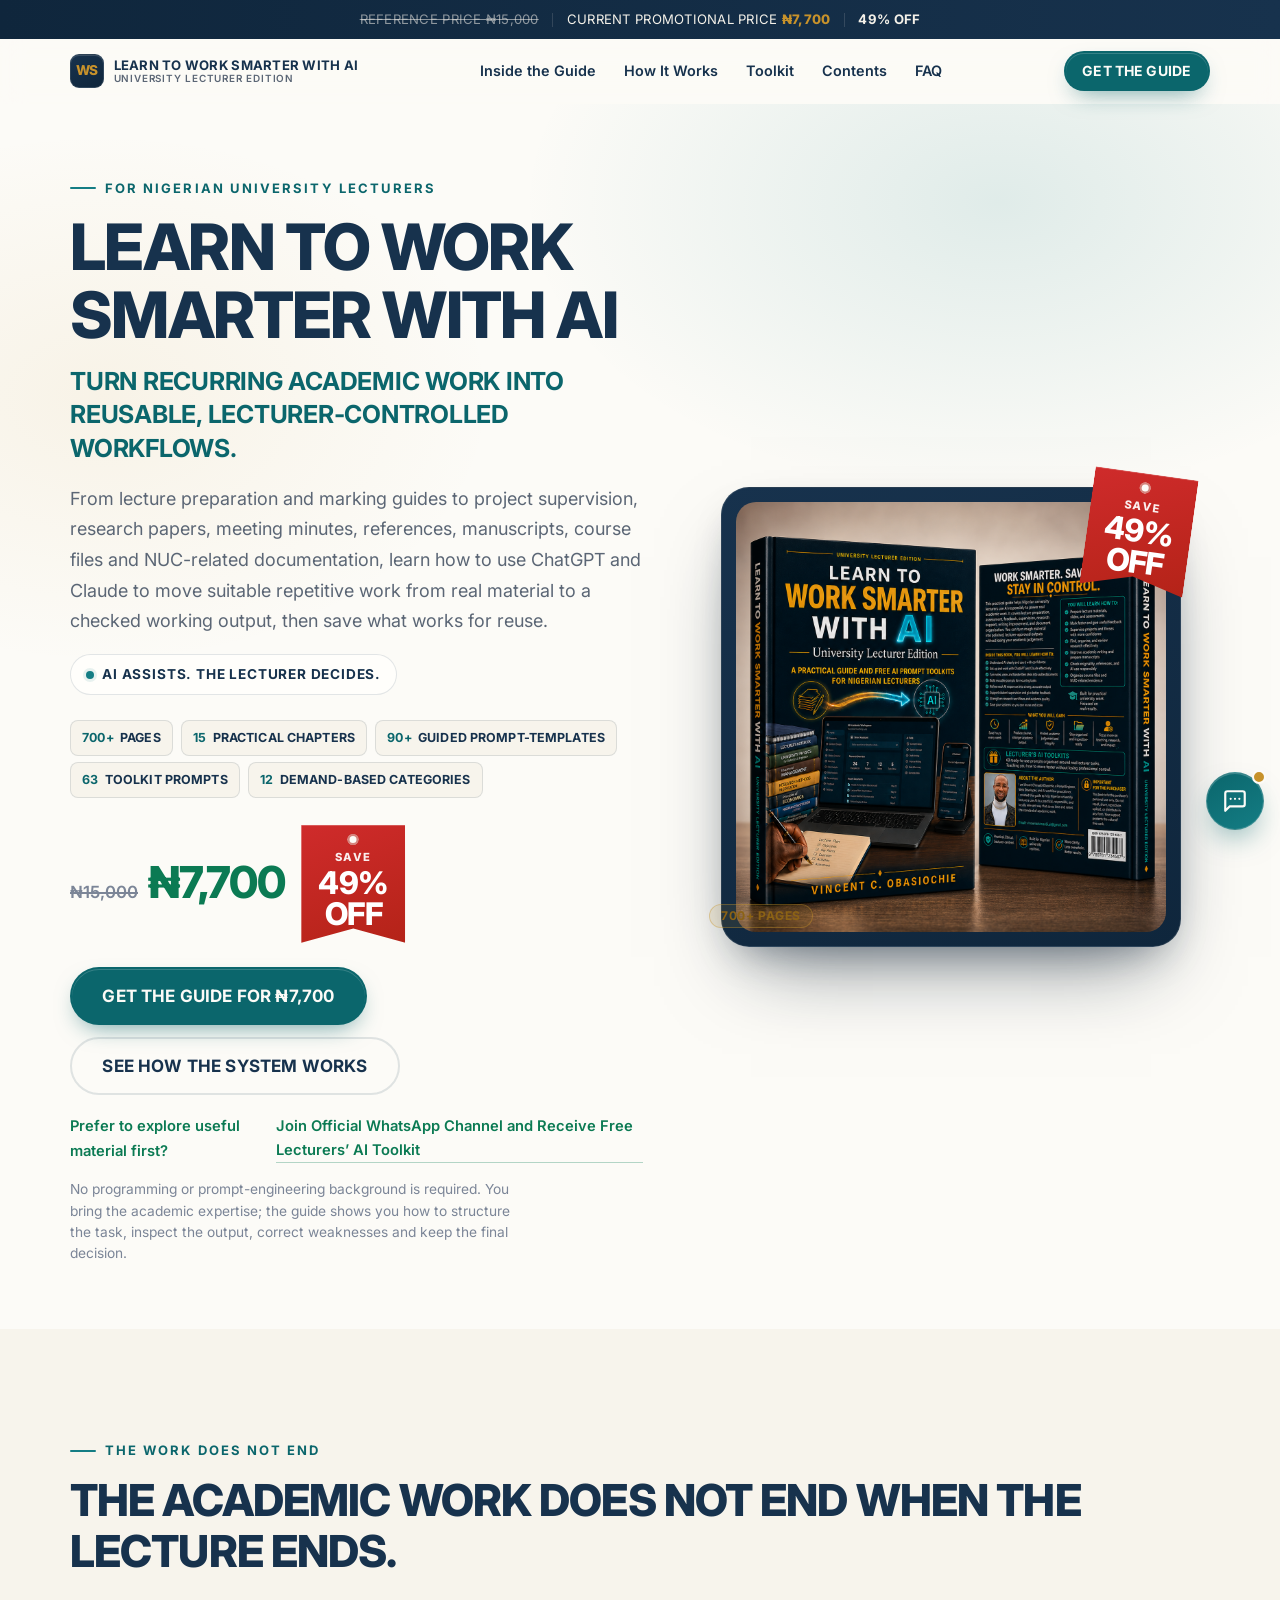
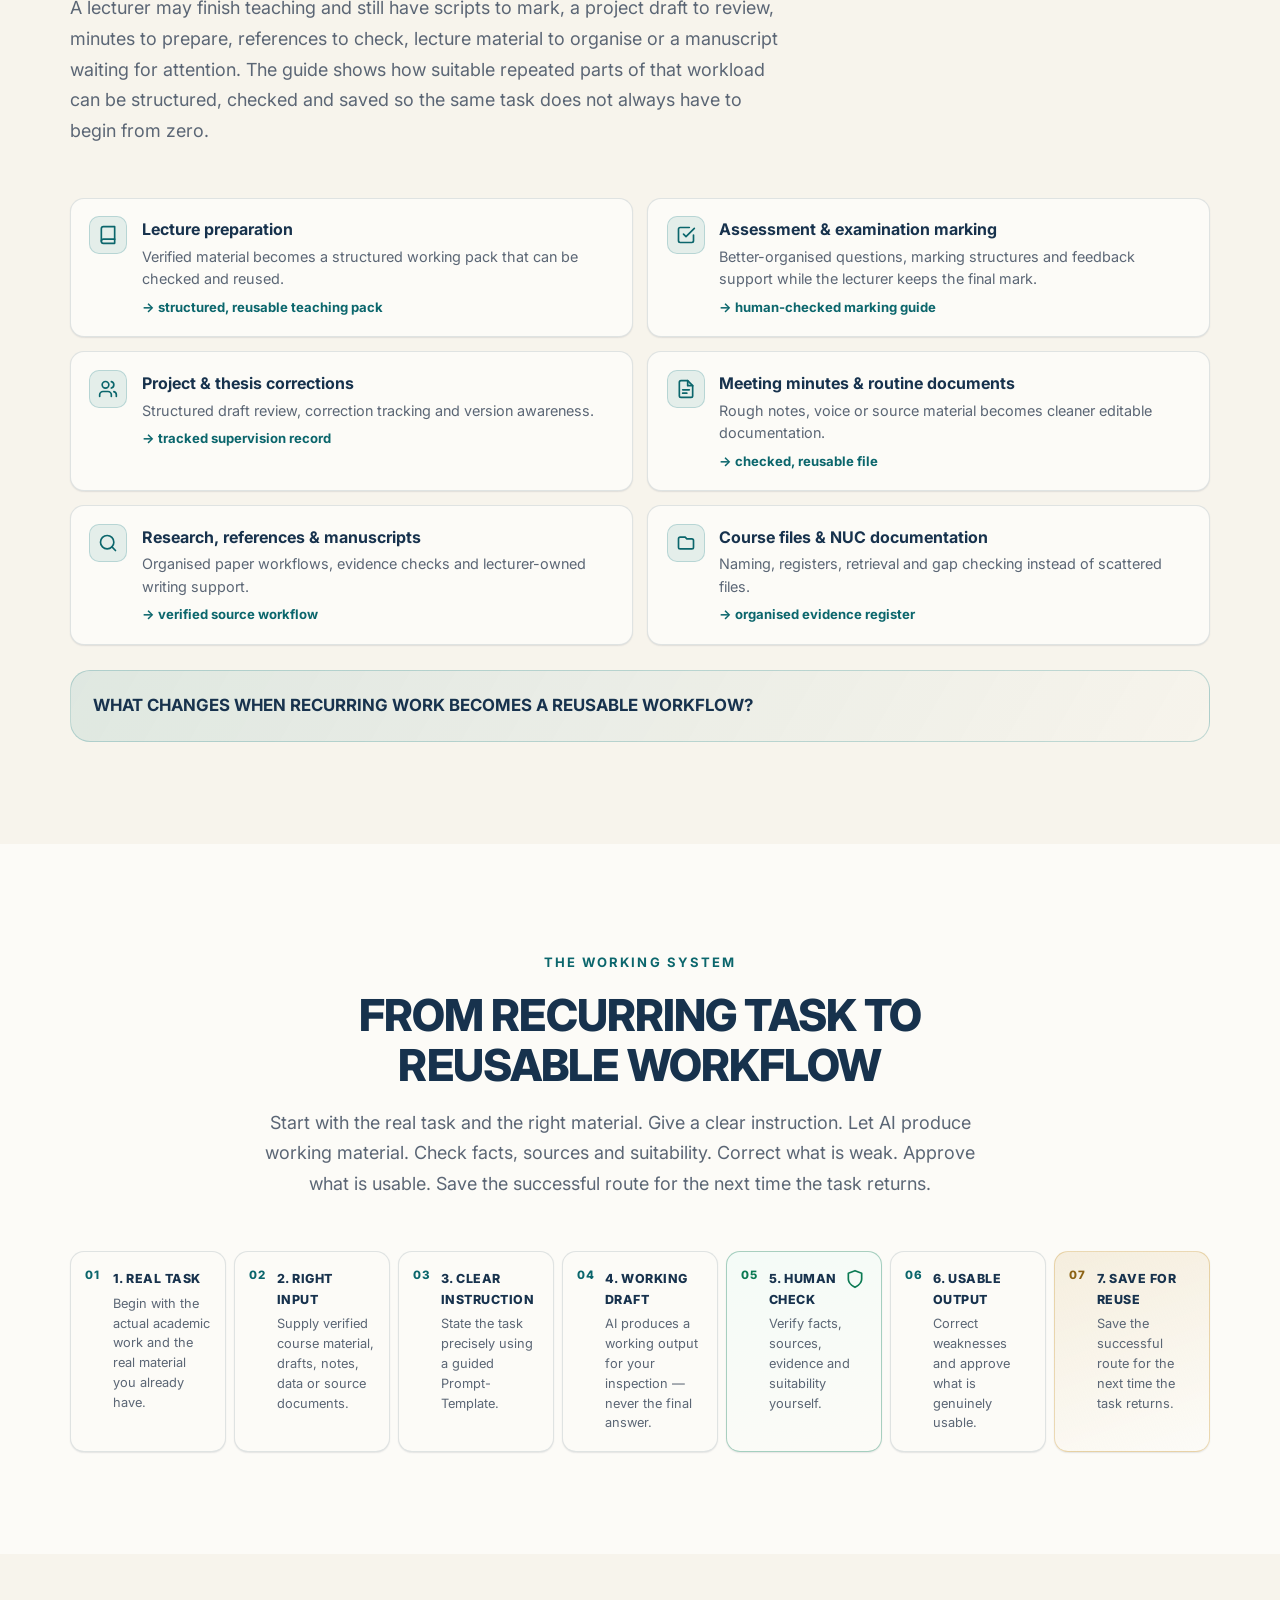
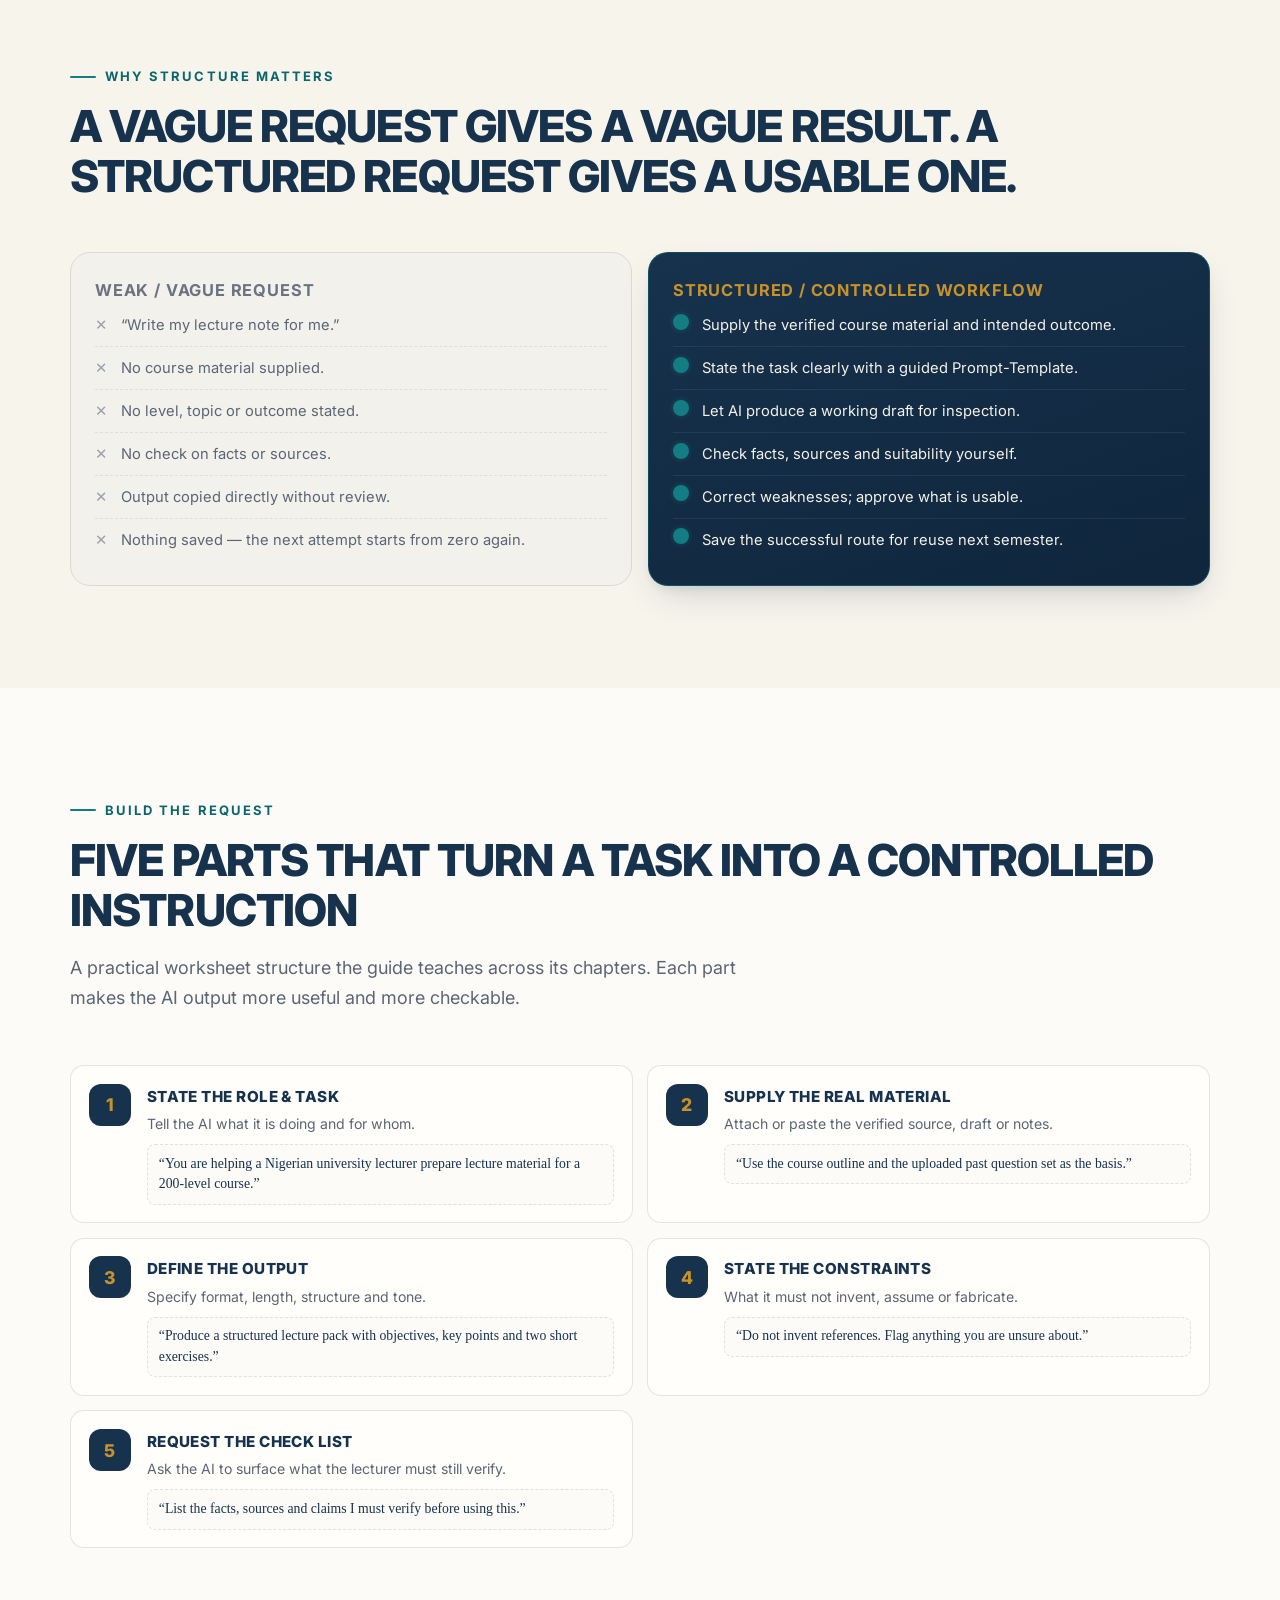
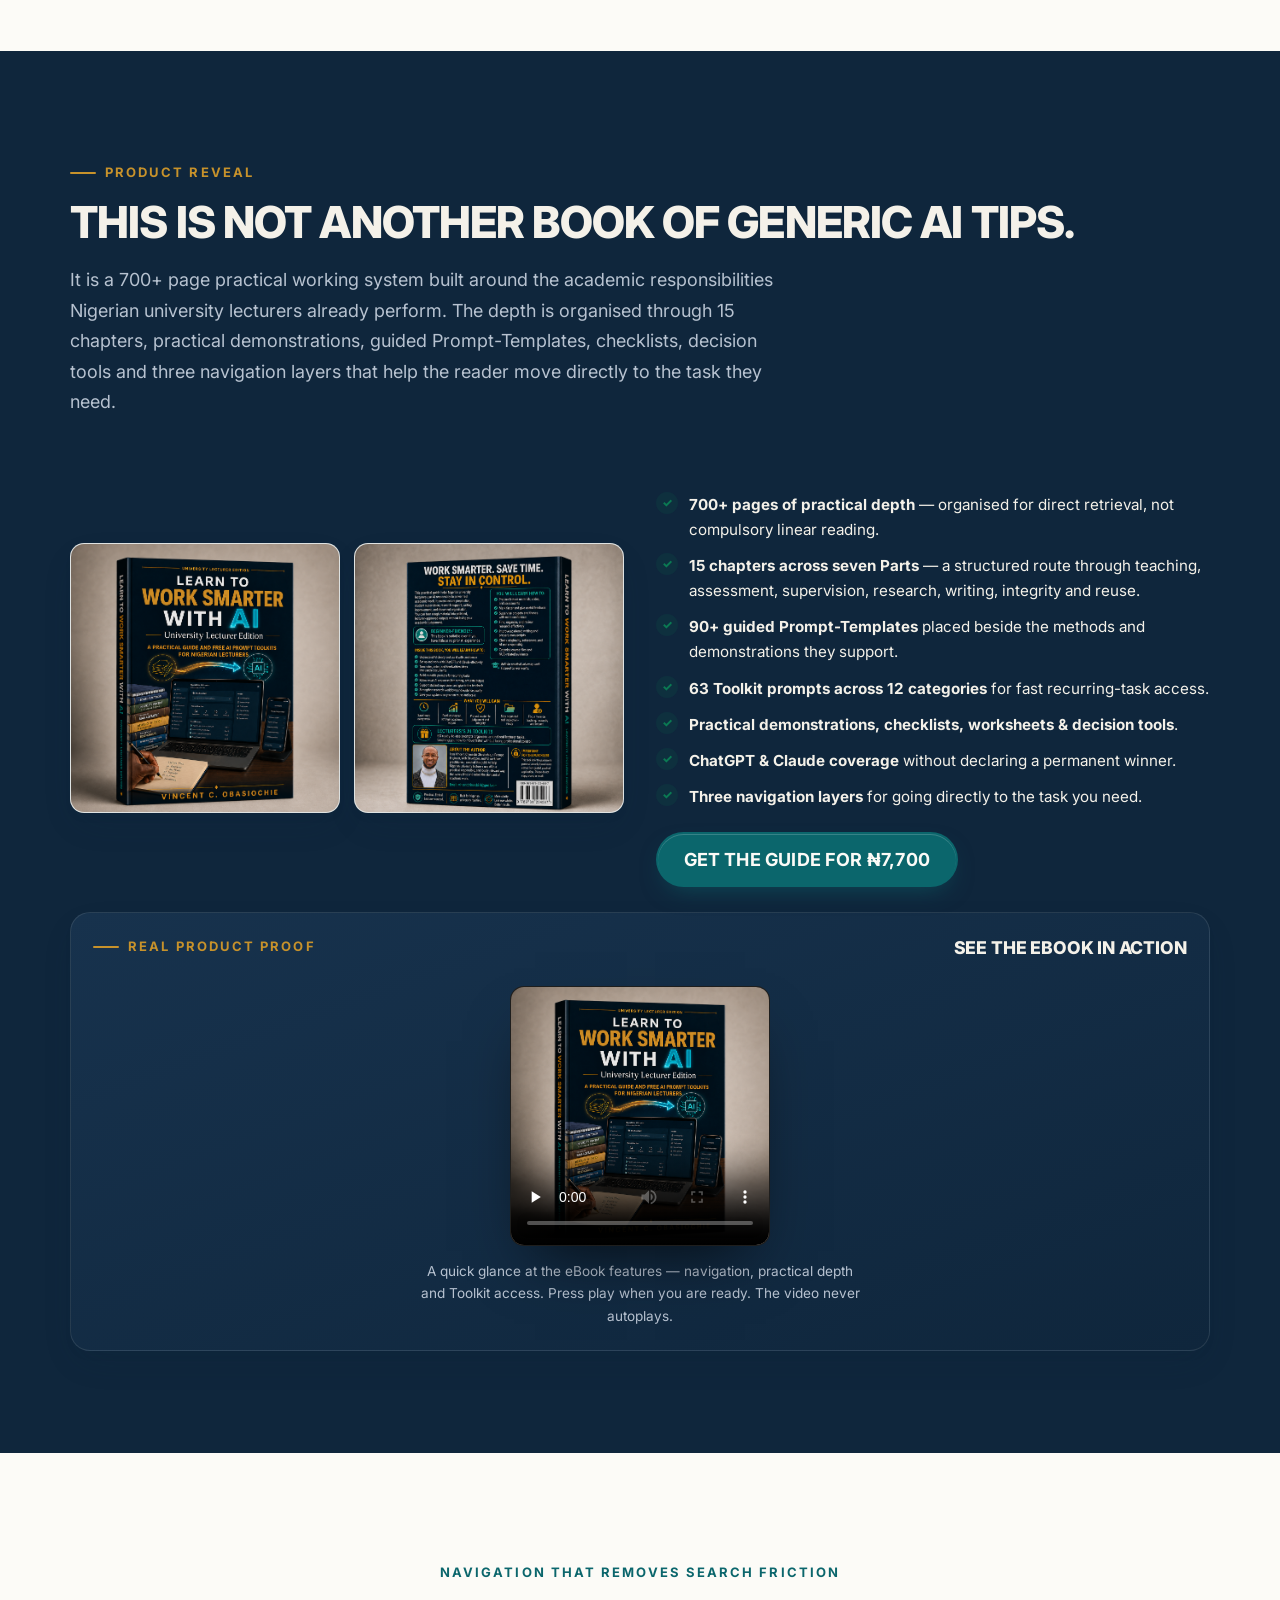
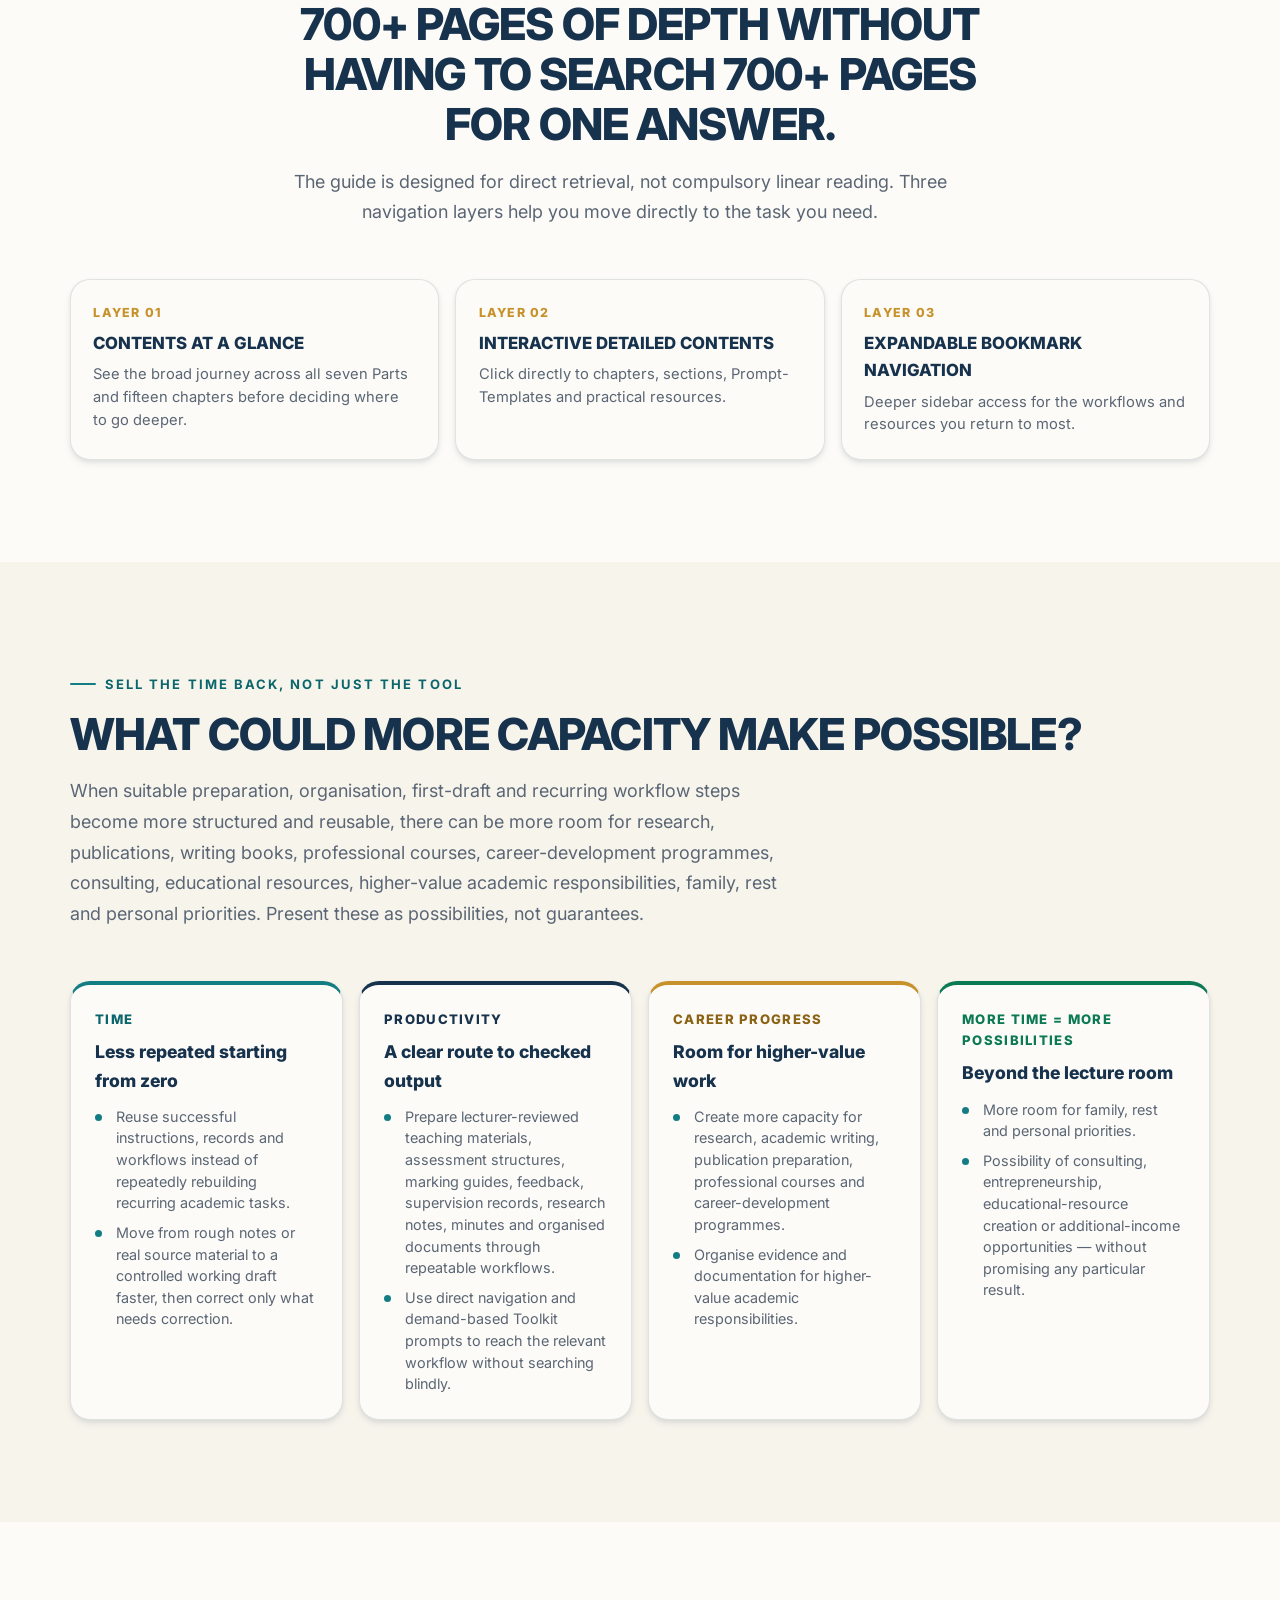
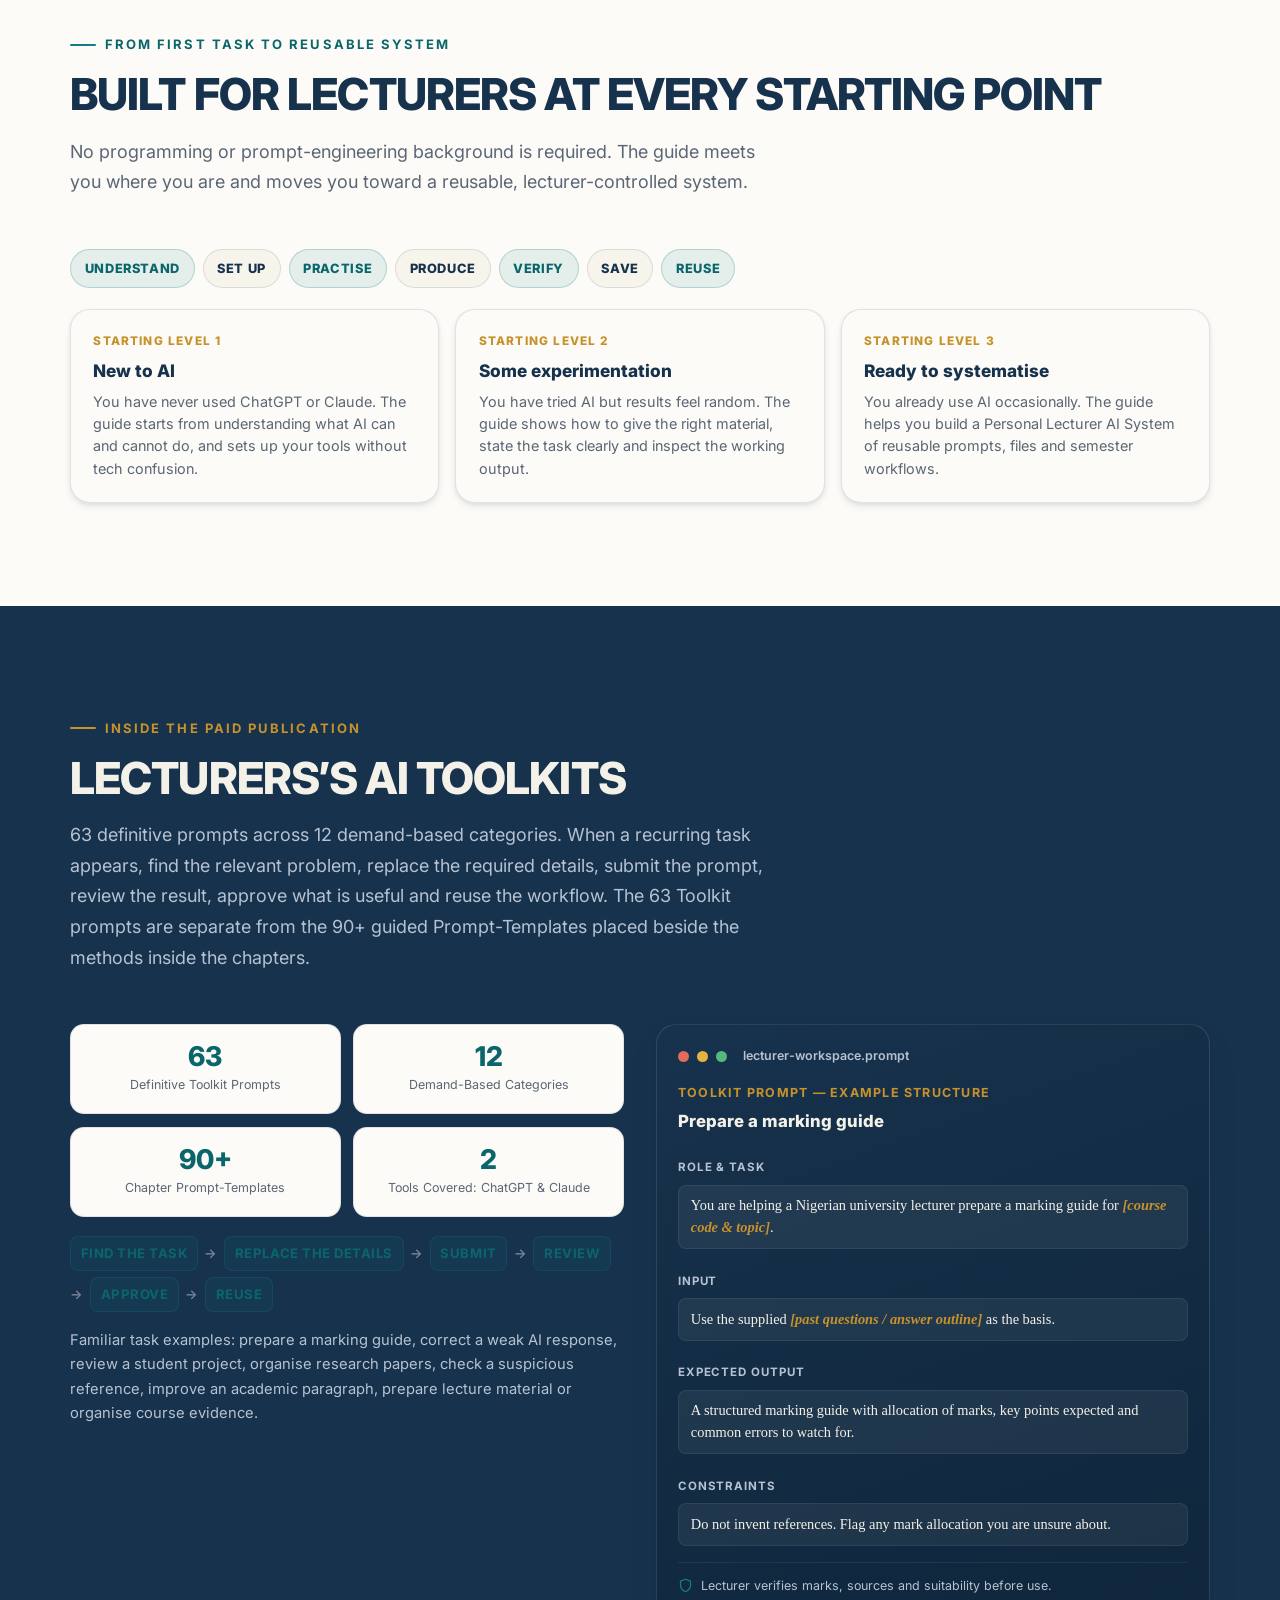
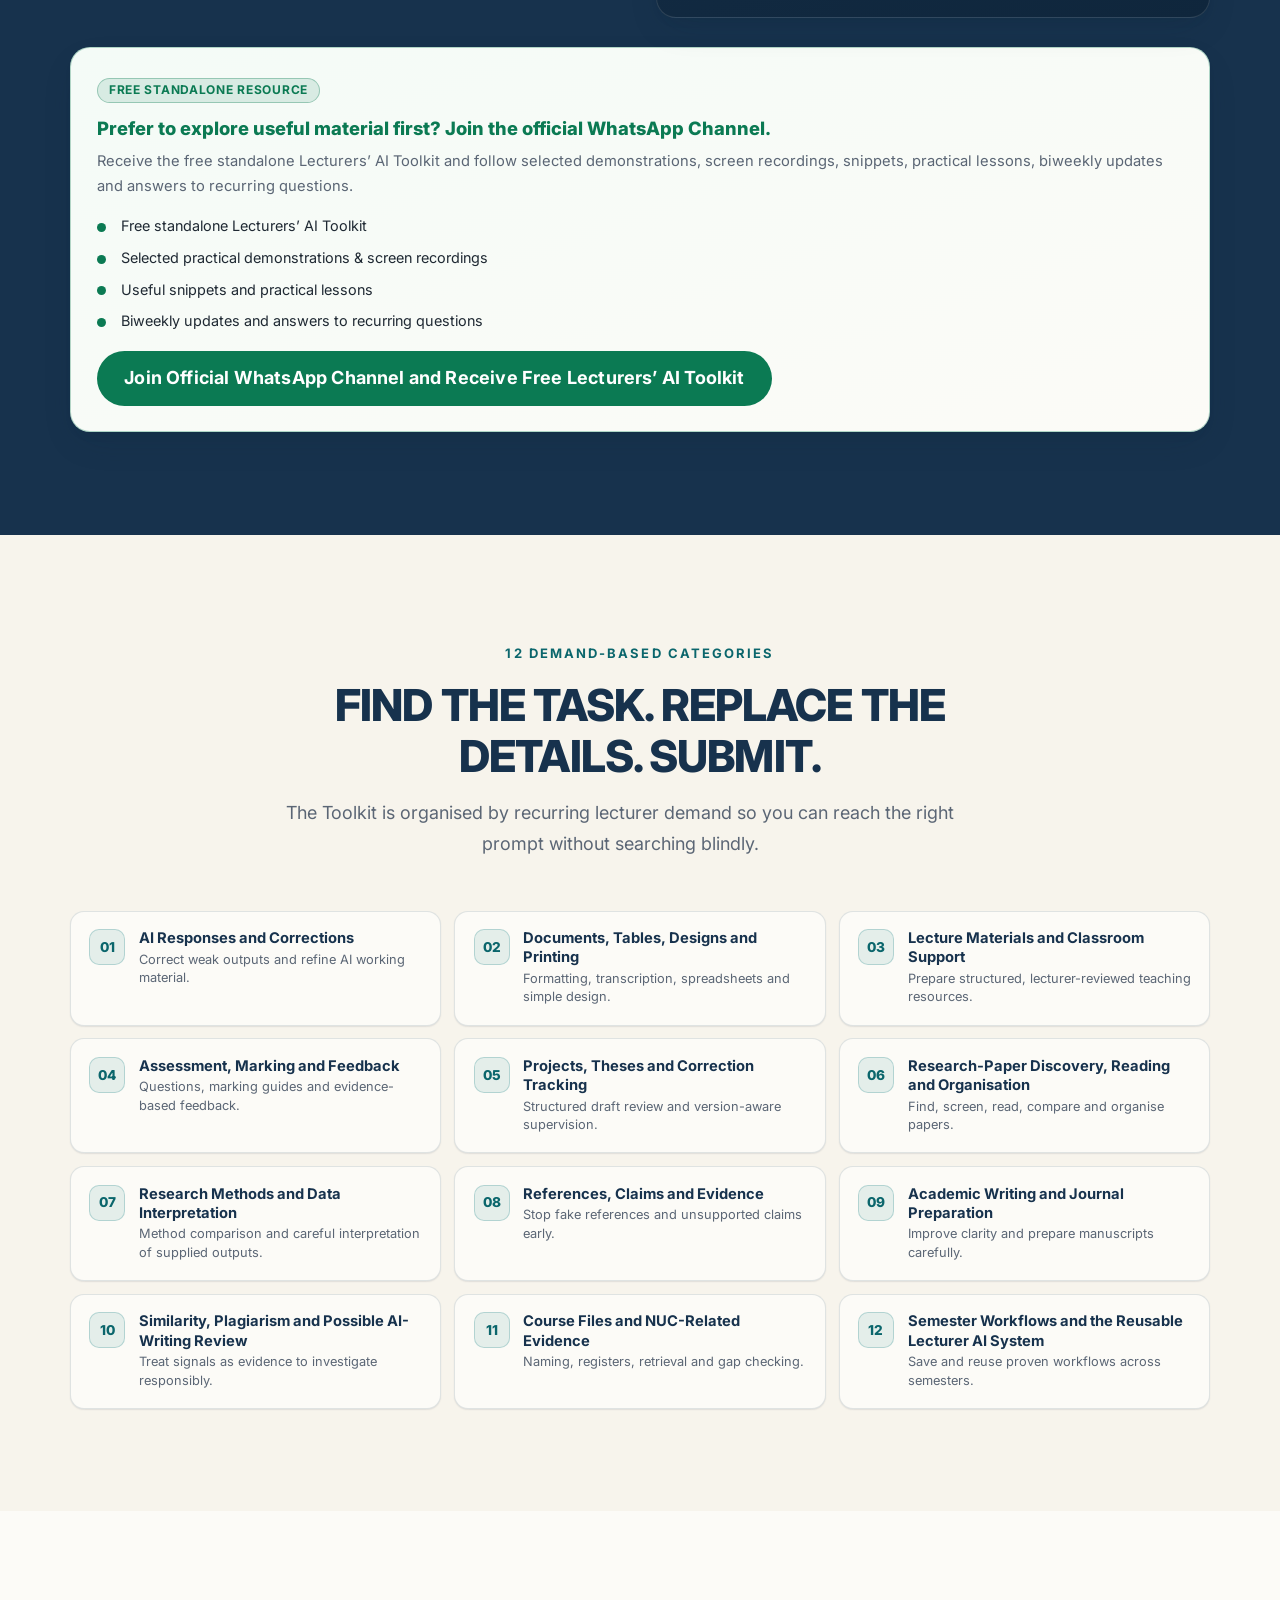
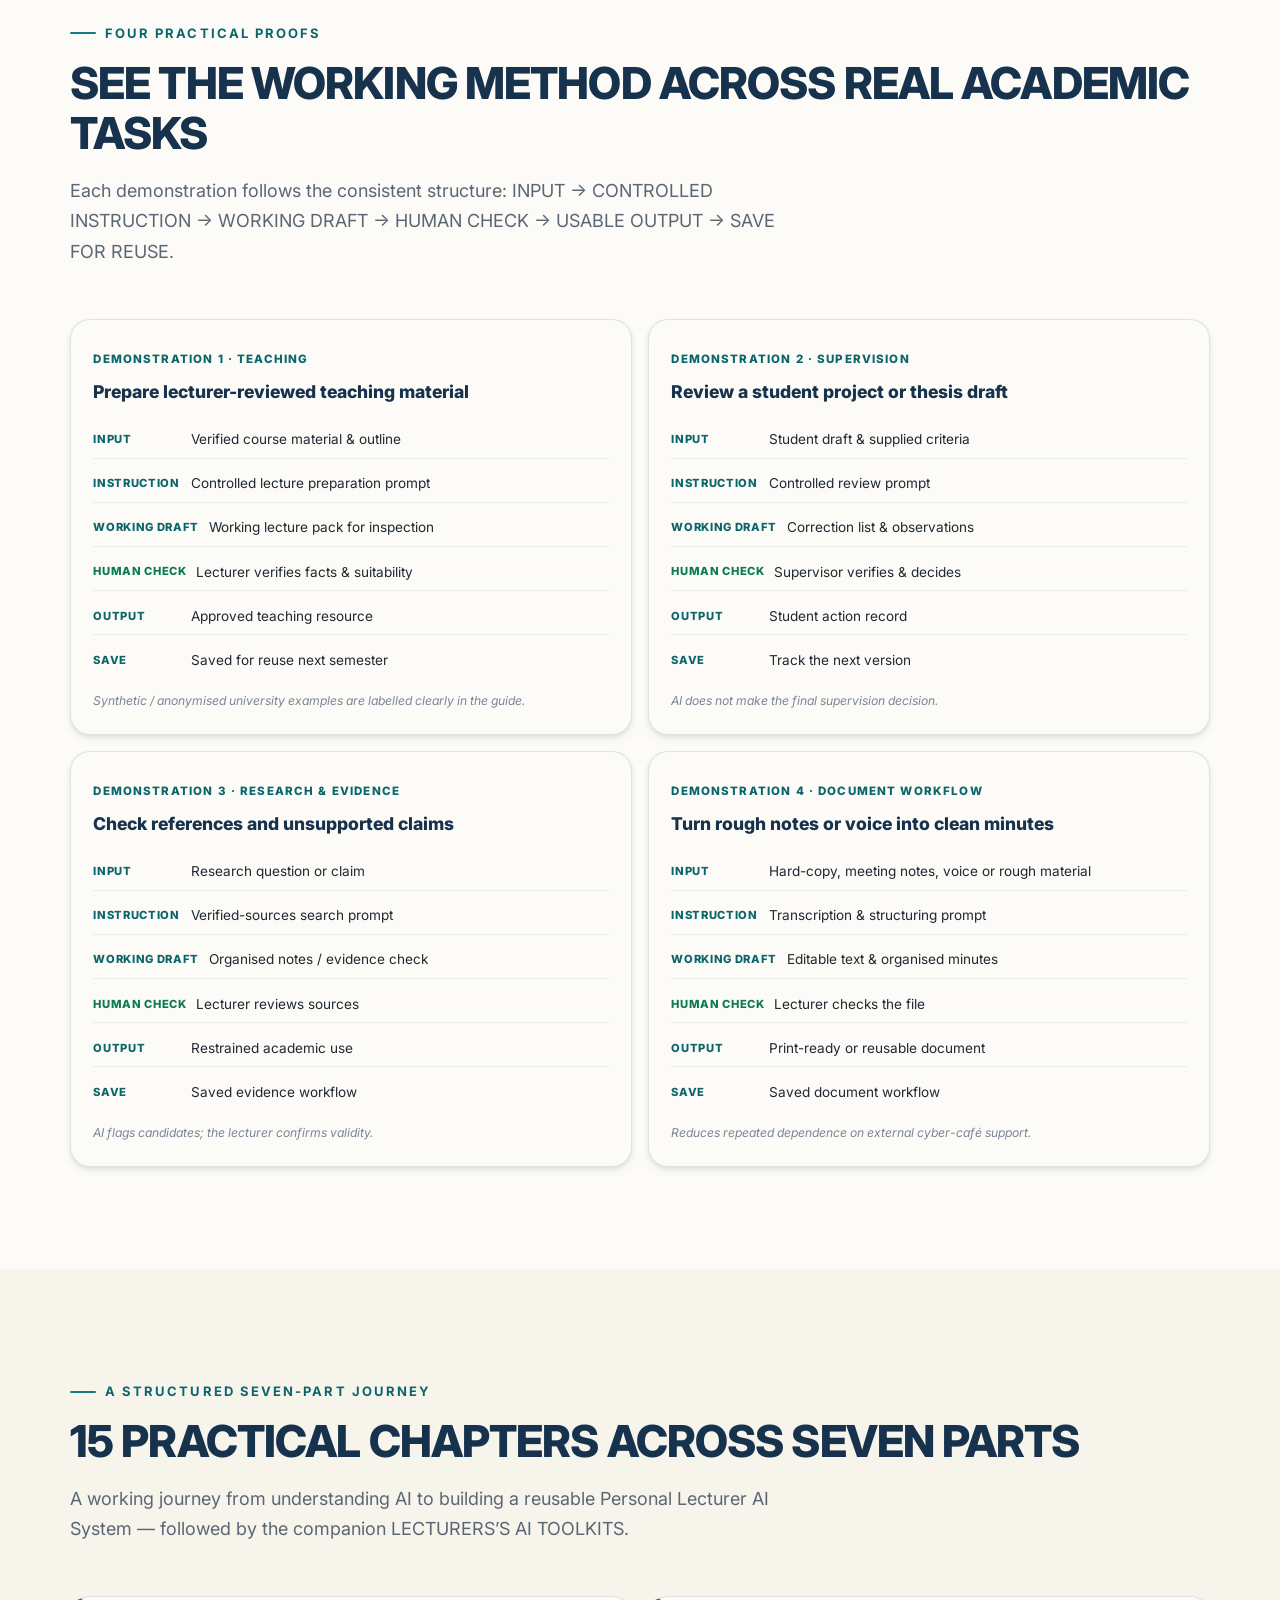
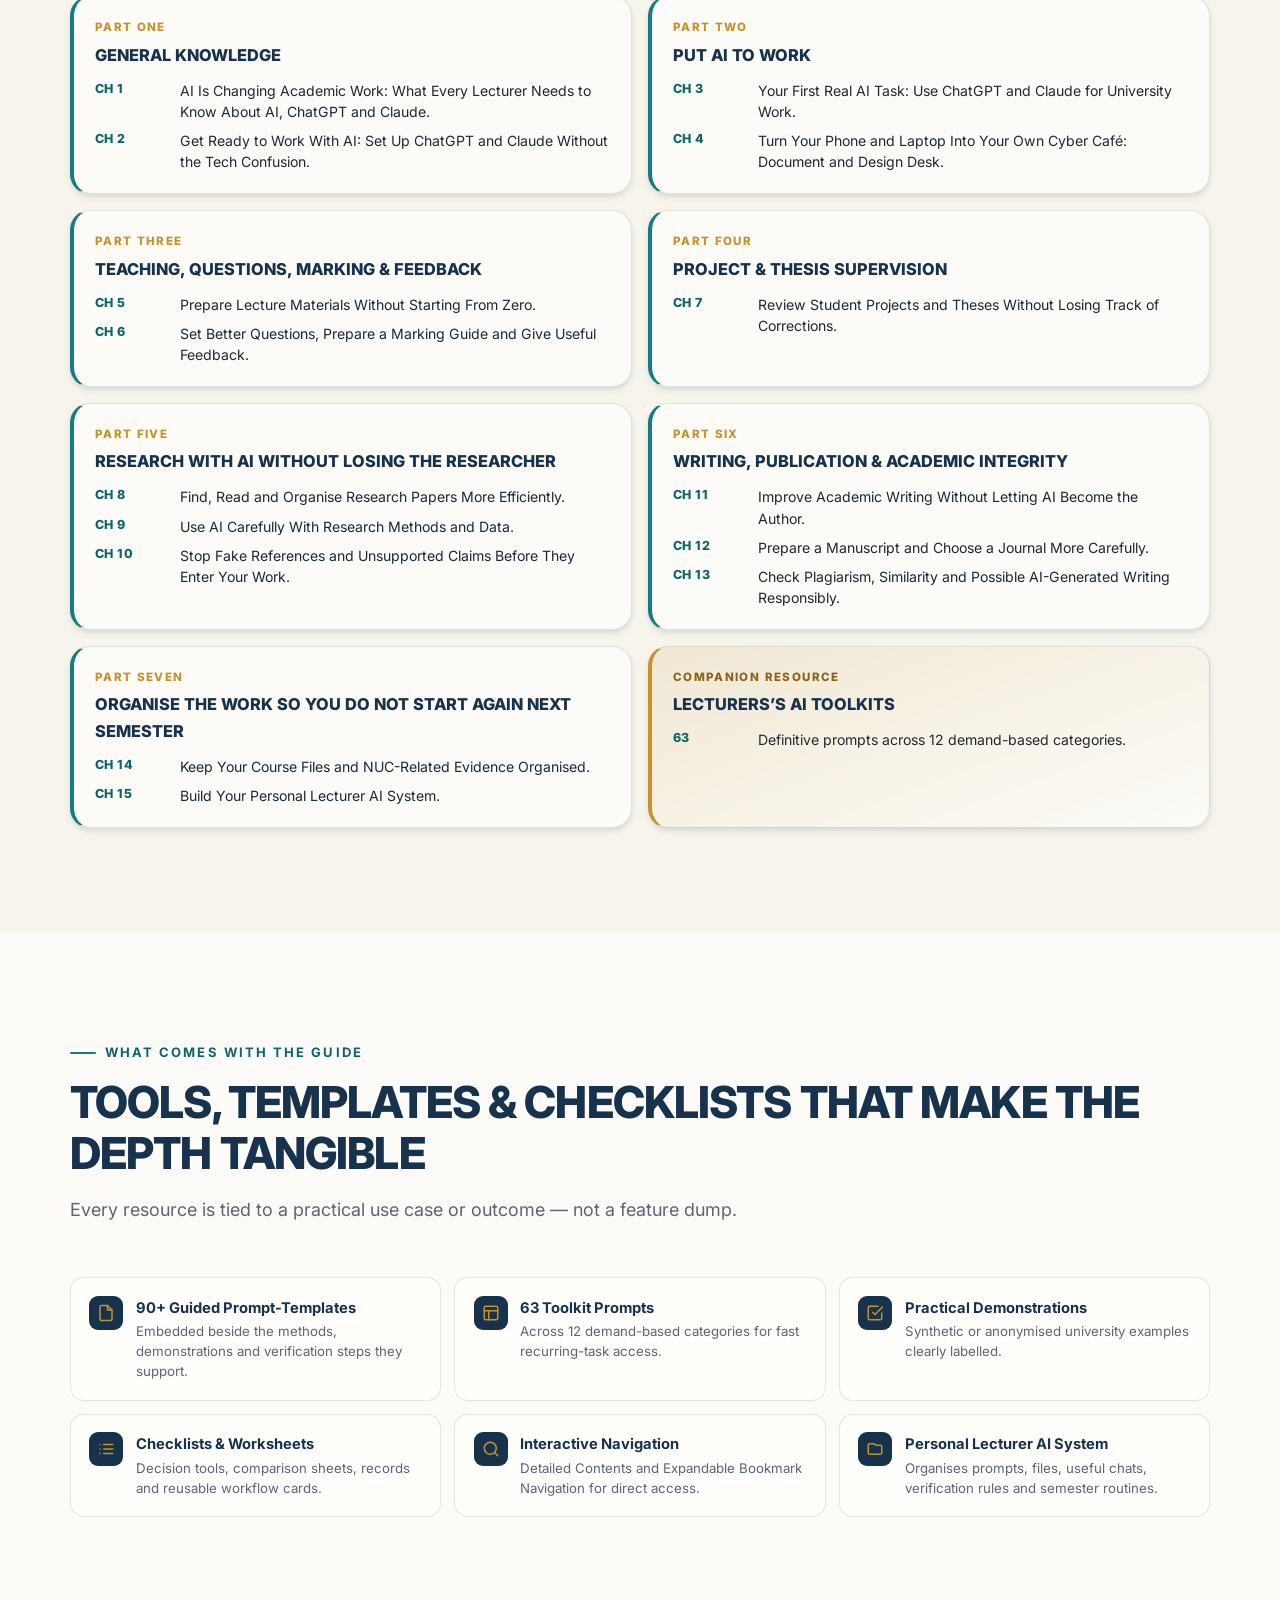
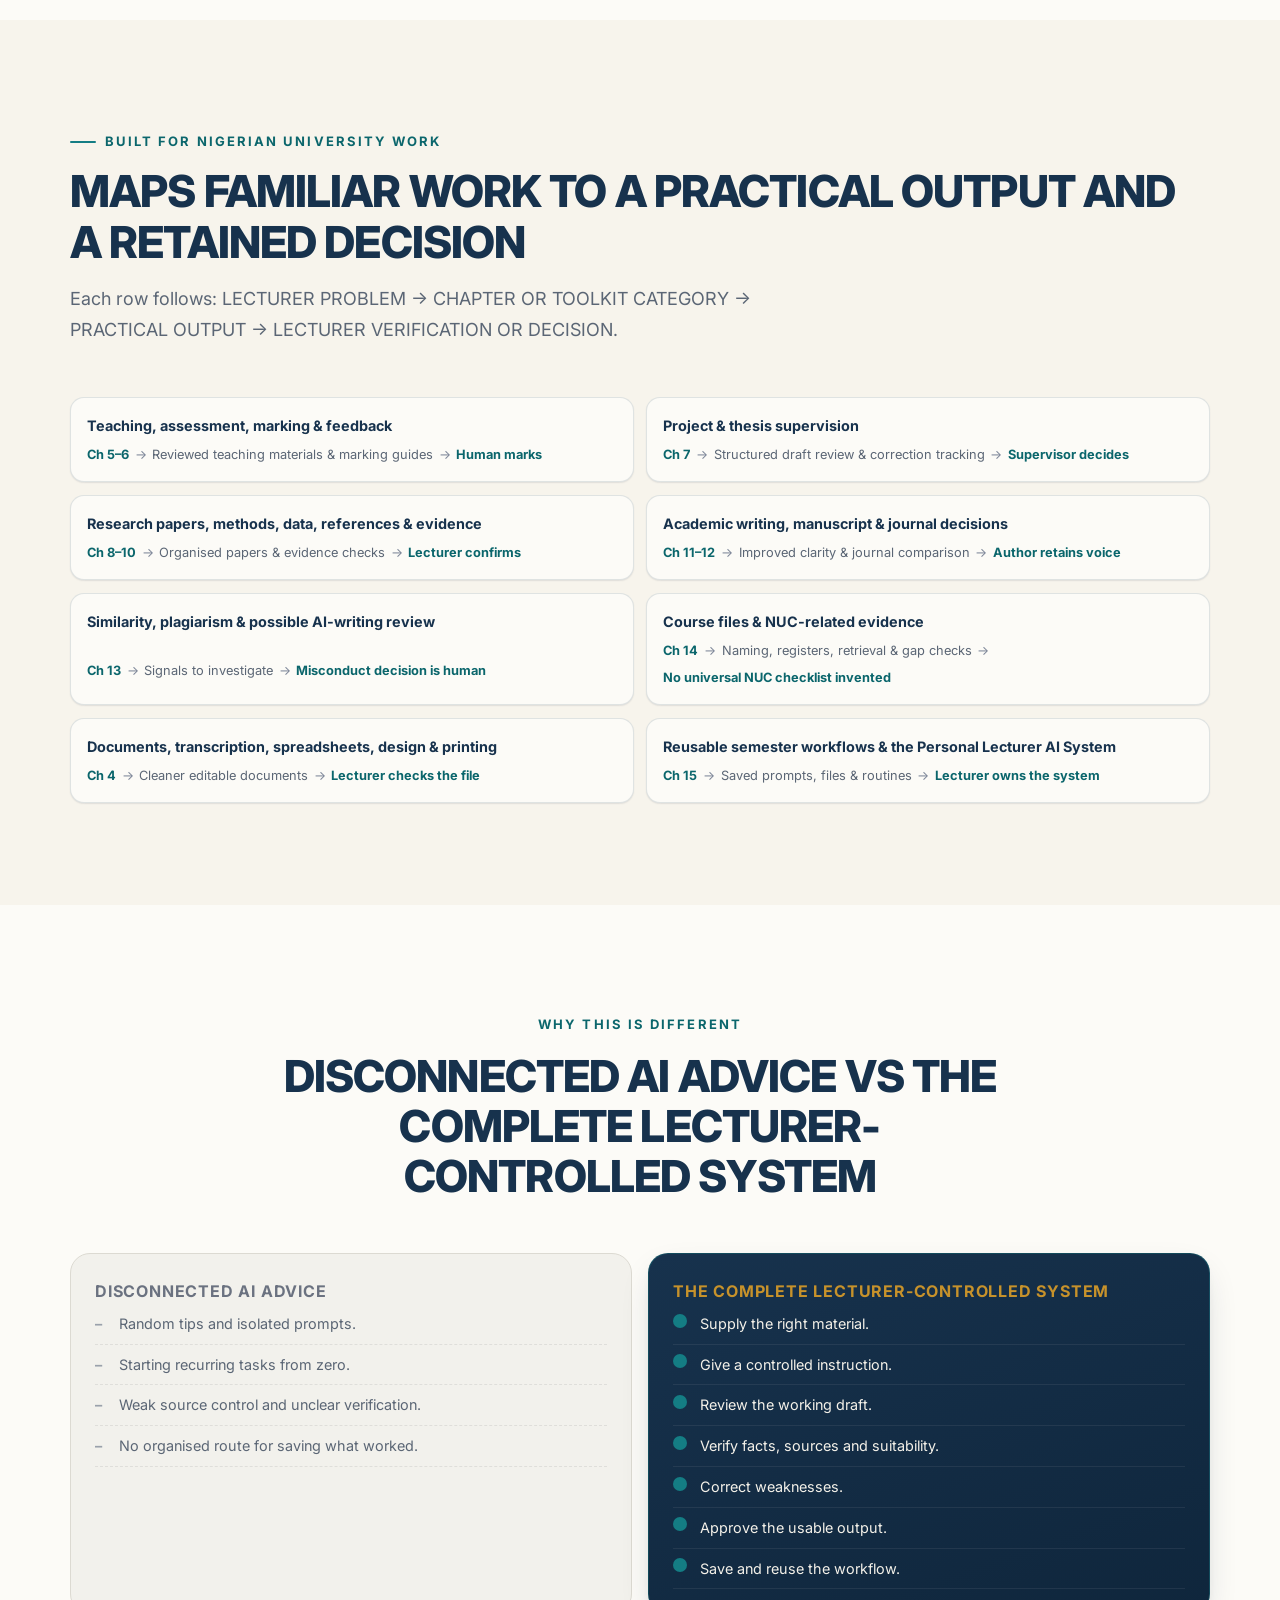
==== index.html @ 6c378ecd "Launch: Learn to Work Smarter With AI — University Lecturer Edition Premium, accessible, mobile-firs" ====
<!DOCTYPE html>
<html lang="en">
<head>
  <meta charset="UTF-8" />
  <meta name="viewport" content="width=device-width, initial-scale=1.0" />
  <title>Learn to Work Smarter With AI | University Lecturer Edition</title>
  <meta name="description" content="A 700+ page practical working system for Nigerian university lecturers using ChatGPT and Claude to reduce repeated effort around teaching, assessment, marking, supervision, research, writing, documents, academic integrity and semester organisation while keeping academic judgement human." />
  <link rel="canonical" href="https://worksmarterai.github.io/" />

  <!-- Favicons -->
  <link rel="icon" type="image/png" sizes="32x32" href="./favicon-32x32.png" />
  <link rel="icon" type="image/png" sizes="16x16" href="./favicon-16x16.png" />
  <link rel="apple-touch-icon" sizes="180x180" href="./apple-touch-icon.png" />
  <link rel="icon" type="image/png" sizes="192x192" href="./favicon-192x192.png" />
  <link rel="icon" type="image/png" sizes="512x512" href="./favicon-512x512.png" />
  <link rel="manifest" href="./site.webmanifest" />
  <meta name="theme-color" content="#17324D" />

  <!-- Open Graph -->
  <meta property="og:type" content="website" />
  <meta property="og:title" content="Learn to Work Smarter With AI | University Lecturer Edition" />
  <meta property="og:description" content="A 700+ page practical working system for Nigerian university lecturers using ChatGPT and Claude to reduce repeated effort around teaching, assessment, marking, supervision, research, writing, documents, academic integrity and semester organisation." />
  <meta property="og:url" content="https://worksmarterai.github.io/" />
  <meta property="og:image" content="https://worksmarterai.github.io/assets/og_social_image_1200x630.png" />
  <meta property="og:image:width" content="1200" />
  <meta property="og:image:height" content="630" />
  <meta name="twitter:card" content="summary_large_image" />
  <meta name="twitter:title" content="Learn to Work Smarter With AI | University Lecturer Edition" />
  <meta name="twitter:description" content="A 700+ page practical working system for Nigerian university lecturers using ChatGPT and Claude. Reduce repeated effort while keeping academic judgement human." />
  <meta name="twitter:image" content="https://worksmarterai.github.io/assets/og_social_image_1200x630.png" />

  <!-- Styles -->
  <link rel="preconnect" href="https://fonts.googleapis.com" />
  <link rel="preconnect" href="https://fonts.gstatic.com" crossorigin />
  <link href="https://fonts.googleapis.com/css2?family=Inter:wght@400;500;600;700;800;900&display=swap" rel="stylesheet" />
  <link rel="stylesheet" href="./css/styles.css" />

  <!-- Structured data: Product -->
  <script type="application/ld+json">
  {
    "@context": "https://schema.org",
    "@type": "Product",
    "name": "Learn to Work Smarter With AI — University Lecturer Edition",
    "description": "A 700+ page practical working system and free AI prompt toolkits for Nigerian university lecturers using ChatGPT and Claude to reduce repeated effort while keeping academic judgement human.",
    "brand": { "@type": "Brand", "name": "Learn to Work Smarter With AI" },
    "author": { "@type": "Person", "name": "Vincent Chimaobi Obasiochie" },
    "category": "Educational / Professional Guide",
    "offers": {
      "@type": "Offer",
      "url": "https://selar.com/k7j717m263",
      "price": "7700",
      "priceCurrency": "NGN",
      "availability": "https://schema.org/InStock",
      "priceValidUntil": "2026-12-31"
    }
  }
  </script>
</head>
<body>
  <a href="#main" class="sr-only">Skip to main content</a>

  <!-- ============ PROMOTIONAL UTILITY BAR (Section 12) ============ -->
  <div class="promo-bar">
    <div class="promo-bar__inner">
      <span class="promo-bar__ref">REFERENCE PRICE ₦15,000</span>
      <span class="promo-bar__sep" aria-hidden="true"></span>
      <span>CURRENT PROMOTIONAL PRICE <span class="promo-bar__now">₦7,700</span></span>
      <span class="promo-bar__sep" aria-hidden="true"></span>
      <span class="promo-bar__off">49% OFF</span>
    </div>
  </div>

  <!-- ============ HEADER (Section 13) ============ -->
  <header class="site-header" id="header">
    <div class="wrap site-header__inner">
      <a href="#main" class="brand" aria-label="Learn to Work Smarter With AI — home">
        <span class="brand__mark" aria-hidden="true"><span>WS</span></span>
        <span class="brand__txt">
          <b>LEARN TO WORK SMARTER WITH AI</b>
          <small>University Lecturer Edition</small>
        </span>
      </a>
      <nav class="nav" aria-label="Primary">
        <a href="#inside">Inside the Guide</a>
        <a href="#method">How It Works</a>
        <a href="#toolkit">Toolkit</a>
        <a href="#contents">Contents</a>
        <a href="#faq">FAQ</a>
      </nav>
      <div class="header-cta">
        <a href="https://selar.com/k7j717m263" class="btn btn--primary btn--sm" rel="noopener" target="_blank">GET THE GUIDE</a>
        <button class="menu-btn" id="menuBtn" aria-label="Open navigation menu" aria-expanded="false" aria-controls="mobileNav">
          <svg width="22" height="22" viewBox="0 0 24 24" fill="none" stroke="currentColor" stroke-width="2.2" stroke-linecap="round"><path d="M4 7h16M4 12h16M4 17h16"/></svg>
        </button>
      </div>
    </div>
  </header>

  <!-- Mobile nav drawer -->
  <div class="mobile-nav" id="mobileNav" data-open="false">
    <div class="mobile-nav__backdrop" data-close-mobile-nav></div>
    <div class="mobile-nav__panel" role="dialog" aria-label="Mobile navigation" aria-modal="true">
      <div class="mobile-nav__head">
        <span class="brand"><span class="brand__mark"><span>WS</span></span><span class="brand__txt"><b>WORK SMARTER</b><small>University Lecturer Edition</small></span></span>
        <button class="menu-btn" data-close-mobile-nav aria-label="Close navigation menu"><svg width="20" height="20" viewBox="0 0 24 24" fill="none" stroke="currentColor" stroke-width="2.2" stroke-linecap="round"><path d="M6 6l12 12M18 6L6 18"/></svg></button>
      </div>
      <a href="#inside" data-close-mobile-nav>Inside the Guide</a>
      <a href="#method" data-close-mobile-nav>How It Works</a>
      <a href="#toolkit" data-close-mobile-nav>Toolkit</a>
      <a href="#contents" data-close-mobile-nav>Contents</a>
      <a href="#editions" data-close-mobile-nav>Other Editions</a>
      <a href="#faq" data-close-mobile-nav>FAQ</a>
      <a href="https://selar.com/k7j717m263" class="btn btn--primary btn--block" rel="noopener" target="_blank">GET THE GUIDE FOR ₦7,700</a>
      <a href="https://whatsapp.com/channel/0029VbDoGeyF1YlYCD3PCh3W" class="btn btn--ghost-light btn--block" rel="noopener" target="_blank" style="margin-top:.4rem">Join the WhatsApp Channel</a>
    </div>
  </div>

  <main id="main">

    <!-- ============ HERO (Section 11) ============ -->
    <section class="hero" aria-labelledby="hero-h1">
      <div class="wrap hero__grid">
        <div class="hero__copy">
          <span class="eyebrow">FOR NIGERIAN UNIVERSITY LECTURERS</span>
          <h1 class="hero__h1" id="hero-h1">LEARN TO WORK SMARTER WITH AI</h1>
          <p class="hero__commercial">TURN RECURRING ACADEMIC WORK INTO REUSABLE, LECTURER-CONTROLLED WORKFLOWS.</p>
          <p class="hero__body">From lecture preparation and marking guides to project supervision, research papers, meeting minutes, references, manuscripts, course files and NUC-related documentation, learn how to use ChatGPT and Claude to move suitable repetitive work from real material to a checked working output, then save what works for reuse.</p>
          <span class="hero__control"><span class="dot" aria-hidden="true"></span> AI ASSISTS. THE LECTURER DECIDES.</span>

          <div class="hero__proof" role="list" aria-label="Product proof at a glance">
            <span class="proof-chip" role="listitem"><b>700+</b> PAGES</span>
            <span class="proof-chip" role="listitem"><b>15</b> PRACTICAL CHAPTERS</span>
            <span class="proof-chip" role="listitem"><b>90+</b> GUIDED PROMPT-TEMPLATES</span>
            <span class="proof-chip" role="listitem"><b>63</b> TOOLKIT PROMPTS</span>
            <span class="proof-chip" role="listitem"><b>12</b> DEMAND-BASED CATEGORIES</span>
          </div>

          <div class="hero__price-row">
            <div class="price">
              <span class="price__ref">₦15,000</span>
              <span class="price__now price__now--green">₦7,700</span>
            </div>
            <div class="sale-tag sale-tag--lg" aria-label="49 percent off">
              <span class="sale-tag__small">SAVE</span>
              <span class="sale-tag__big">49%<br>OFF</span>
            </div>
          </div>

          <div class="hero__cta-row">
            <a href="https://selar.com/k7j717m263" class="btn btn--primary btn--lg" rel="noopener" target="_blank">GET THE GUIDE FOR ₦7,700</a>
            <a href="#method" class="btn btn--ghost-light btn--lg">SEE HOW THE SYSTEM WORKS</a>
          </div>

          <p class="hero__channel">Prefer to explore useful material first? <a href="https://whatsapp.com/channel/0029VbDoGeyF1YlYCD3PCh3W" target="_blank" rel="noopener">Join Official WhatsApp Channel and Receive Free Lecturers&rsquo; AI Toolkit</a></p>
          <p class="hero__microcopy">No programming or prompt-engineering background is required. You bring the academic expertise; the guide shows you how to structure the task, inspect the output, correct weaknesses and keep the final decision.</p>
        </div>

        <div class="hero__visual">
          <div class="product-stage">
            <div class="product-stage__glow" aria-hidden="true"></div>
            <div class="product-stage__frame">
              <img src="./assets/learntoworksmarter_front&amp;back_cover.png" alt="Learn to Work Smarter With AI — University Lecturer Edition, front and back cover of the 700+ page practical guide for Nigerian university lecturers" width="1254" height="1254" fetchpriority="high" />
            </div>
            <div class="product-stage__tag">
              <div class="sale-tag sale-tag--lg" aria-label="49 percent off">
                <span class="sale-tag__small">SAVE</span>
                <span class="sale-tag__big">49%<br>OFF</span>
              </div>
            </div>
            <div class="product-stage__badge">
              <span class="badge badge--gold">700+ PAGES</span>
            </div>
          </div>
        </div>
      </div>
    </section>

    <!-- ============ RECOGNITION (Section 14) ============ -->
    <section class="section section--warm-tint" id="recognition" aria-labelledby="recog-h2">
      <div class="wrap">
        <div class="section-head">
          <span class="eyebrow">THE WORK DOES NOT END</span>
          <h2 class="section-h2" id="recog-h2">THE ACADEMIC WORK DOES NOT END WHEN THE LECTURE ENDS.</h2>
          <p class="section-lead">A lecturer may finish teaching and still have scripts to mark, a project draft to review, minutes to prepare, references to check, lecture material to organise or a manuscript waiting for attention. The guide shows how suitable repeated parts of that workload can be structured, checked and saved so the same task does not always have to begin from zero.</p>
        </div>
        <div class="recog-list">
          <div class="recog-item reveal-on-scroll">
            <div class="recog-item__icon"><svg viewBox="0 0 24 24" fill="none" stroke="currentColor" stroke-width="2" stroke-linecap="round" stroke-linejoin="round"><path d="M4 19.5A2.5 2.5 0 0 1 6.5 17H20"/><path d="M6.5 2H20v20H6.5A2.5 2.5 0 0 1 4 19.5v-15A2.5 2.5 0 0 1 6.5 2z"/></svg></div>
            <div><h3>Lecture preparation</h3><p>Verified material becomes a structured working pack that can be checked and reused.</p><div class="recog-item__arrow">→ structured, reusable teaching pack</div></div>
          </div>
          <div class="recog-item reveal-on-scroll">
            <div class="recog-item__icon"><svg viewBox="0 0 24 24" fill="none" stroke="currentColor" stroke-width="2" stroke-linecap="round" stroke-linejoin="round"><path d="M9 11l3 3L22 4"/><path d="M21 12v7a2 2 0 0 1-2 2H5a2 2 0 0 1-2-2V5a2 2 0 0 1 2-2h11"/></svg></div>
            <div><h3>Assessment &amp; examination marking</h3><p>Better-organised questions, marking structures and feedback support while the lecturer keeps the final mark.</p><div class="recog-item__arrow">→ human-checked marking guide</div></div>
          </div>
          <div class="recog-item reveal-on-scroll">
            <div class="recog-item__icon"><svg viewBox="0 0 24 24" fill="none" stroke="currentColor" stroke-width="2" stroke-linecap="round" stroke-linejoin="round"><path d="M16 21v-2a4 4 0 0 0-4-4H6a4 4 0 0 0-4 4v2"/><circle cx="9" cy="7" r="4"/><path d="M22 21v-2a4 4 0 0 0-3-3.87"/><path d="M16 3.13a4 4 0 0 1 0 7.75"/></svg></div>
            <div><h3>Project &amp; thesis corrections</h3><p>Structured draft review, correction tracking and version awareness.</p><div class="recog-item__arrow">→ tracked supervision record</div></div>
          </div>
          <div class="recog-item reveal-on-scroll">
            <div class="recog-item__icon"><svg viewBox="0 0 24 24" fill="none" stroke="currentColor" stroke-width="2" stroke-linecap="round" stroke-linejoin="round"><path d="M14 2H6a2 2 0 0 0-2 2v16a2 2 0 0 0 2 2h12a2 2 0 0 0 2-2V8z"/><path d="M14 2v6h6"/><path d="M8 13h8M8 17h5"/></svg></div>
            <div><h3>Meeting minutes &amp; routine documents</h3><p>Rough notes, voice or source material becomes cleaner editable documentation.</p><div class="recog-item__arrow">→ checked, reusable file</div></div>
          </div>
          <div class="recog-item reveal-on-scroll">
            <div class="recog-item__icon"><svg viewBox="0 0 24 24" fill="none" stroke="currentColor" stroke-width="2" stroke-linecap="round" stroke-linejoin="round"><circle cx="11" cy="11" r="8"/><path d="M21 21l-4.3-4.3"/></svg></div>
            <div><h3>Research, references &amp; manuscripts</h3><p>Organised paper workflows, evidence checks and lecturer-owned writing support.</p><div class="recog-item__arrow">→ verified source workflow</div></div>
          </div>
          <div class="recog-item reveal-on-scroll">
            <div class="recog-item__icon"><svg viewBox="0 0 24 24" fill="none" stroke="currentColor" stroke-width="2" stroke-linecap="round" stroke-linejoin="round"><path d="M3 7v10a2 2 0 0 0 2 2h14a2 2 0 0 0 2-2V9a2 2 0 0 0-2-2h-6l-2-2H5a2 2 0 0 0-2 2z"/></svg></div>
            <div><h3>Course files &amp; NUC documentation</h3><p>Naming, registers, retrieval and gap checking instead of scattered files.</p><div class="recog-item__arrow">→ organised evidence register</div></div>
          </div>
        </div>
        <div class="recog-cta">WHAT CHANGES WHEN RECURRING WORK BECOMES A REUSABLE WORKFLOW?</div>
      </div>
    </section>

    <!-- ============ WORKING SYSTEM (Section 1F) ============ -->
    <section class="section" id="method" aria-labelledby="method-h2">
      <div class="wrap">
        <div class="section-head section-head--center">
          <span class="eyebrow">THE WORKING SYSTEM</span>
          <h2 class="section-h2" id="method-h2">FROM RECURRING TASK TO REUSABLE WORKFLOW</h2>
          <p class="section-lead">Start with the real task and the right material. Give a clear instruction. Let AI produce working material. Check facts, sources and suitability. Correct what is weak. Approve what is usable. Save the successful route for the next time the task returns.</p>
        </div>

        <!-- Seven-step method -->
        <div class="method-rail" role="list" aria-label="Seven-step working method">
          <div class="method-step reveal-on-scroll" role="listitem"><h3>1. REAL TASK</h3><p>Begin with the actual academic work and the real material you already have.</p></div>
          <div class="method-step reveal-on-scroll" role="listitem"><h3>2. RIGHT INPUT</h3><p>Supply verified course material, drafts, notes, data or source documents.</p></div>
          <div class="method-step reveal-on-scroll" role="listitem"><h3>3. CLEAR INSTRUCTION</h3><p>State the task precisely using a guided Prompt-Template.</p></div>
          <div class="method-step reveal-on-scroll" role="listitem"><h3>4. WORKING DRAFT</h3><p>AI produces a working output for your inspection — never the final answer.</p></div>
          <div class="method-step method-step--human reveal-on-scroll" role="listitem"><h3>5. HUMAN CHECK</h3><p>Verify facts, sources, evidence and suitability yourself.</p><span class="method-step__shield" aria-hidden="true"><svg width="20" height="20" viewBox="0 0 24 24" fill="none" stroke="currentColor" stroke-width="2" stroke-linecap="round" stroke-linejoin="round"><path d="M12 22s8-4 8-10V5l-8-3-8 3v7c0 6 8 10 8 10z"/></svg></span></div>
          <div class="method-step reveal-on-scroll" role="listitem"><h3>6. USABLE OUTPUT</h3><p>Correct weaknesses and approve what is genuinely usable.</p></div>
          <div class="method-step method-step--save reveal-on-scroll" role="listitem"><h3>7. SAVE FOR REUSE</h3><p>Save the successful route for the next time the task returns.</p></div>
        </div>
      </div>
    </section>

    <!-- ============ WEAK vs STRUCTURED (Section 15) ============ -->
    <section class="section section--warm-tint" aria-labelledby="compare-h2">
      <div class="wrap">
        <div class="section-head">
          <span class="eyebrow">WHY STRUCTURE MATTERS</span>
          <h2 class="section-h2" id="compare-h2">A VAGUE REQUEST GIVES A VAGUE RESULT. A STRUCTURED REQUEST GIVES A USABLE ONE.</h2>
        </div>
        <div class="compare">
          <div class="compare__col compare__weak reveal-on-scroll">
            <h3>WEAK / VAGUE REQUEST</h3>
            <ul>
              <li>&ldquo;Write my lecture note for me.&rdquo;</li>
              <li>No course material supplied.</li>
              <li>No level, topic or outcome stated.</li>
              <li>No check on facts or sources.</li>
              <li>Output copied directly without review.</li>
              <li>Nothing saved — the next attempt starts from zero again.</li>
            </ul>
          </div>
          <div class="compare__col compare__strong reveal-on-scroll">
            <h3>STRUCTURED / CONTROLLED WORKFLOW</h3>
            <ul>
              <li>Supply the verified course material and intended outcome.</li>
              <li>State the task clearly with a guided Prompt-Template.</li>
              <li>Let AI produce a working draft for inspection.</li>
              <li>Check facts, sources and suitability yourself.</li>
              <li>Correct weaknesses; approve what is usable.</li>
              <li>Save the successful route for reuse next semester.</li>
            </ul>
          </div>
        </div>
      </div>
    </section>

    <!-- ============ FIVE-PART TASK BUILDER (Section 16) ============ -->
    <section class="section" aria-labelledby="builder-h2">
      <div class="wrap">
        <div class="section-head">
          <span class="eyebrow">BUILD THE REQUEST</span>
          <h2 class="section-h2" id="builder-h2">FIVE PARTS THAT TURN A TASK INTO A CONTROLLED INSTRUCTION</h2>
          <p class="section-lead">A practical worksheet structure the guide teaches across its chapters. Each part makes the AI output more useful and more checkable.</p>
        </div>
        <div class="builder">
          <div class="builder__step reveal-on-scroll"><div class="builder__num">1</div><div><h3>STATE THE ROLE &amp; TASK</h3><p>Tell the AI what it is doing and for whom.</p><div class="builder__example">&ldquo;You are helping a Nigerian university lecturer prepare lecture material for a 200-level course.&rdquo;</div></div></div>
          <div class="builder__step reveal-on-scroll"><div class="builder__num">2</div><div><h3>SUPPLY THE REAL MATERIAL</h3><p>Attach or paste the verified source, draft or notes.</p><div class="builder__example">&ldquo;Use the course outline and the uploaded past question set as the basis.&rdquo;</div></div></div>
          <div class="builder__step reveal-on-scroll"><div class="builder__num">3</div><div><h3>DEFINE THE OUTPUT</h3><p>Specify format, length, structure and tone.</p><div class="builder__example">&ldquo;Produce a structured lecture pack with objectives, key points and two short exercises.&rdquo;</div></div></div>
          <div class="builder__step reveal-on-scroll"><div class="builder__num">4</div><div><h3>STATE THE CONSTRAINTS</h3><p>What it must not invent, assume or fabricate.</p><div class="builder__example">&ldquo;Do not invent references. Flag anything you are unsure about.&rdquo;</div></div></div>
          <div class="builder__step reveal-on-scroll"><div class="builder__num">5</div><div><h3>REQUEST THE CHECK LIST</h3><p>Ask the AI to surface what the lecturer must still verify.</p><div class="builder__example">&ldquo;List the facts, sources and claims I must verify before using this.&rdquo;</div></div></div>
        </div>
      </div>
    </section>

    <!-- ============ PRODUCT REVEAL + VIDEO (Section 18) ============ -->
    <section class="section section--dark-deep" id="inside" aria-labelledby="reveal-h2">
      <div class="wrap">
        <div class="section-head">
          <span class="eyebrow">PRODUCT REVEAL</span>
          <h2 class="section-h2" id="reveal-h2">THIS IS NOT ANOTHER BOOK OF GENERIC AI TIPS.</h2>
          <p class="section-lead">It is a 700+ page practical working system built around the academic responsibilities Nigerian university lecturers already perform. The depth is organised through 15 chapters, practical demonstrations, guided Prompt-Templates, checklists, decision tools and three navigation layers that help the reader move directly to the task they need.</p>
        </div>

        <div class="reveal">
          <div class="reveal__visual">
            <div class="reveal__covers">
              <div class="reveal__cover reveal-on-scroll"><img src="./assets/front_cover.png" alt="Front cover of Learn to Work Smarter With AI, University Lecturer Edition" width="1254" height="1254" loading="lazy" /></div>
              <div class="reveal__cover reveal__cover--back reveal-on-scroll"><img src="./assets/back_cover.png" alt="Back cover of Learn to Work Smarter With AI, University Lecturer Edition" width="1254" height="1254" loading="lazy" /></div>
            </div>
          </div>
          <div>
            <div class="reveal__points">
              <div class="reveal__point"><span class="tick" aria-hidden="true">✓</span><span><b>700+ pages of practical depth</b> — organised for direct retrieval, not compulsory linear reading.</span></div>
              <div class="reveal__point"><span class="tick" aria-hidden="true">✓</span><span><b>15 chapters across seven Parts</b> — a structured route through teaching, assessment, supervision, research, writing, integrity and reuse.</span></div>
              <div class="reveal__point"><span class="tick" aria-hidden="true">✓</span><span><b>90+ guided Prompt-Templates</b> placed beside the methods and demonstrations they support.</span></div>
              <div class="reveal__point"><span class="tick" aria-hidden="true">✓</span><span><b>63 Toolkit prompts across 12 categories</b> for fast recurring-task access.</span></div>
              <div class="reveal__point"><span class="tick" aria-hidden="true">✓</span><span><b>Practical demonstrations, checklists, worksheets &amp; decision tools</b>.</span></div>
              <div class="reveal__point"><span class="tick" aria-hidden="true">✓</span><span><b>ChatGPT &amp; Claude coverage</b> without declaring a permanent winner.</span></div>
              <div class="reveal__point"><span class="tick" aria-hidden="true">✓</span><span><b>Three navigation layers</b> for going directly to the task you need.</span></div>
            </div>
            <div style="margin-top:1.4rem"><a href="https://selar.com/k7j717m263" class="btn btn--primary" rel="noopener" target="_blank">GET THE GUIDE FOR ₦7,700</a></div>
          </div>
        </div>

        <!-- Video proof -->
        <div class="video-block reveal-on-scroll">
          <div class="video-block__head">
            <span class="eyebrow">REAL PRODUCT PROOF</span>
            <span class="video-block__title">SEE THE EBOOK IN ACTION</span>
          </div>
          <div class="video-block__media">
            <div class="video-shell">
              <video controls preload="none" poster="./assets/front_cover.png" aria-label="Quick glance at the eBook pro features — user-controlled playback">
                <source src="./assets/Quick_glance_of_the_eBook_pro_features.mp4" type="video/mp4" />
                Your browser does not support the video tag. The eBook feature video is available at /assets/Quick_glance_of_the_eBook_pro_features.mp4.
              </video>
            </div>
            <p class="video-caption">A quick glance at the eBook features — navigation, practical depth and Toolkit access. Press play when you are ready. The video never autoplays.</p>
          </div>
        </div>
      </div>
    </section>

    <!-- ============ NAVIGATION VALUE (Section 1G) ============ -->
    <section class="section" aria-labelledby="nav-h2">
      <div class="wrap">
        <div class="section-head section-head--center">
          <span class="eyebrow">NAVIGATION THAT REMOVES SEARCH FRICTION</span>
          <h2 class="section-h2" id="nav-h2">700+ PAGES OF DEPTH WITHOUT HAVING TO SEARCH 700+ PAGES FOR ONE ANSWER.</h2>
          <p class="section-lead">The guide is designed for direct retrieval, not compulsory linear reading. Three navigation layers help you move directly to the task you need.</p>
        </div>
        <div class="nav-layers">
          <div class="nav-layer frame frame--hover reveal-on-scroll">
            <div class="nav-layer__num">LAYER 01</div>
            <h3>CONTENTS AT A GLANCE</h3>
            <p>See the broad journey across all seven Parts and fifteen chapters before deciding where to go deeper.</p>
          </div>
          <div class="nav-layer frame frame--hover reveal-on-scroll">
            <div class="nav-layer__num">LAYER 02</div>
            <h3>INTERACTIVE DETAILED CONTENTS</h3>
            <p>Click directly to chapters, sections, Prompt-Templates and practical resources.</p>
          </div>
          <div class="nav-layer frame frame--hover reveal-on-scroll">
            <div class="nav-layer__num">LAYER 03</div>
            <h3>EXPANDABLE BOOKMARK NAVIGATION</h3>
            <p>Deeper sidebar access for the workflows and resources you return to most.</p>
          </div>
        </div>
      </div>
    </section>

    <!-- ============ CAPACITY (Section 1F) ============ -->
    <section class="section section--warm-tint" aria-labelledby="cap-h2">
      <div class="wrap">
        <div class="section-head">
          <span class="eyebrow">SELL THE TIME BACK, NOT JUST THE TOOL</span>
          <h2 class="section-h2" id="cap-h2">WHAT COULD MORE CAPACITY MAKE POSSIBLE?</h2>
          <p class="section-lead">When suitable preparation, organisation, first-draft and recurring workflow steps become more structured and reusable, there can be more room for research, publications, writing books, professional courses, career-development programmes, consulting, educational resources, higher-value academic responsibilities, family, rest and personal priorities. Present these as possibilities, not guarantees.</p>
        </div>
        <div class="pillars">
          <div class="pillar pillar--time frame frame--hover reveal-on-scroll">
            <h3>TIME</h3>
            <div class="pillar__title">Less repeated starting from zero</div>
            <ul>
              <li>Reuse successful instructions, records and workflows instead of repeatedly rebuilding recurring academic tasks.</li>
              <li>Move from rough notes or real source material to a controlled working draft faster, then correct only what needs correction.</li>
            </ul>
          </div>
          <div class="pillar pillar--prod frame frame--hover reveal-on-scroll">
            <h3>PRODUCTIVITY</h3>
            <div class="pillar__title">A clear route to checked output</div>
            <ul>
              <li>Prepare lecturer-reviewed teaching materials, assessment structures, marking guides, feedback, supervision records, research notes, minutes and organised documents through repeatable workflows.</li>
              <li>Use direct navigation and demand-based Toolkit prompts to reach the relevant workflow without searching blindly.</li>
            </ul>
          </div>
          <div class="pillar pillar--career frame frame--hover reveal-on-scroll">
            <h3>CAREER PROGRESS</h3>
            <div class="pillar__title">Room for higher-value work</div>
            <ul>
              <li>Create more capacity for research, academic writing, publication preparation, professional courses and career-development programmes.</li>
              <li>Organise evidence and documentation for higher-value academic responsibilities.</li>
            </ul>
          </div>
          <div class="pillar pillar--more frame frame--hover reveal-on-scroll">
            <h3>MORE TIME = MORE POSSIBILITIES</h3>
            <div class="pillar__title">Beyond the lecture room</div>
            <ul>
              <li>More room for family, rest and personal priorities.</li>
              <li>Possibility of consulting, entrepreneurship, educational-resource creation or additional-income opportunities — without promising any particular result.</li>
            </ul>
          </div>
        </div>
      </div>
    </section>

    <!-- ============ BEGINNER-TO-CONFIDENT (Section 19) ============ -->
    <section class="section" aria-labelledby="begin-h2">
      <div class="wrap">
        <div class="section-head">
          <span class="eyebrow">FROM FIRST TASK TO REUSABLE SYSTEM</span>
          <h2 class="section-h2" id="begin-h2">BUILT FOR LECTURERS AT EVERY STARTING POINT</h2>
          <p class="section-lead">No programming or prompt-engineering background is required. The guide meets you where you are and moves you toward a reusable, lecturer-controlled system.</p>
        </div>
        <div class="progression-rail" aria-label="Beginner to confident progression">
          <span class="prog-step">UNDERSTAND</span>
          <span class="prog-step">SET UP</span>
          <span class="prog-step">PRACTISE</span>
          <span class="prog-step">PRODUCE</span>
          <span class="prog-step">VERIFY</span>
          <span class="prog-step">SAVE</span>
          <span class="prog-step">REUSE</span>
        </div>
        <div class="path-cards">
          <div class="path-card frame frame--hover reveal-on-scroll">
            <div class="path-card__lvl">STARTING LEVEL 1</div>
            <h3>New to AI</h3>
            <p>You have never used ChatGPT or Claude. The guide starts from understanding what AI can and cannot do, and sets up your tools without tech confusion.</p>
          </div>
          <div class="path-card frame frame--hover reveal-on-scroll">
            <div class="path-card__lvl">STARTING LEVEL 2</div>
            <h3>Some experimentation</h3>
            <p>You have tried AI but results feel random. The guide shows how to give the right material, state the task clearly and inspect the working output.</p>
          </div>
          <div class="path-card frame frame--hover reveal-on-scroll">
            <div class="path-card__lvl">STARTING LEVEL 3</div>
            <h3>Ready to systematise</h3>
            <p>You already use AI occasionally. The guide helps you build a Personal Lecturer AI System of reusable prompts, files and semester workflows.</p>
          </div>
        </div>
      </div>
    </section>

    <!-- ============ TOOLKIT (Section 21) ============ -->
    <section class="section section--dark" id="toolkit" aria-labelledby="toolkit-h2">
      <div class="wrap">
        <div class="section-head">
          <span class="eyebrow">INSIDE THE PAID PUBLICATION</span>
          <h2 class="section-h2" id="toolkit-h2">LECTURERS&rsquo;S AI TOOLKITS</h2>
          <p class="section-lead">63 definitive prompts across 12 demand-based categories. When a recurring task appears, find the relevant problem, replace the required details, submit the prompt, review the result, approve what is useful and reuse the workflow. The 63 Toolkit prompts are separate from the 90+ guided Prompt-Templates placed beside the methods inside the chapters.</p>
        </div>

        <div class="toolkit-hero">
          <div>
            <div class="toolkit-stats">
              <div class="toolkit-stat"><b>63</b><span>Definitive Toolkit Prompts</span></div>
              <div class="toolkit-stat"><b>12</b><span>Demand-Based Categories</span></div>
              <div class="toolkit-stat"><b>90+</b><span>Chapter Prompt-Templates</span></div>
              <div class="toolkit-stat"><b>2</b><span>Tools Covered: ChatGPT &amp; Claude</span></div>
            </div>
            <div class="quick-use" aria-label="Quick use sequence">
              <span>FIND THE TASK</span><em>→</em>
              <span>REPLACE THE DETAILS</span><em>→</em>
              <span>SUBMIT</span><em>→</em>
              <span>REVIEW</span><em>→</em>
              <span>APPROVE</span><em>→</em>
              <span>REUSE</span>
            </div>
            <p style="margin-top:1rem;color:var(--c-on-dark-muted);font-size:0.92rem">Familiar task examples: prepare a marking guide, correct a weak AI response, review a student project, organise research papers, check a suspicious reference, improve an academic paragraph, prepare lecture material or organise course evidence.</p>
          </div>

          <div class="prompt-preview">
            <div class="prompt-preview__bar"><i></i><i></i><i></i><b>lecturer-workspace.prompt</b></div>
            <div class="prompt-preview__title">TOOLKIT PROMPT — EXAMPLE STRUCTURE</div>
            <div class="prompt-preview__h">Prepare a marking guide</div>
            <div class="prompt-preview__field">
              <label>ROLE &amp; TASK</label>
              <p>You are helping a Nigerian university lecturer prepare a marking guide for <span class="replace">[course code &amp; topic]</span>.</p>
            </div>
            <div class="prompt-preview__field">
              <label>INPUT</label>
              <p>Use the supplied <span class="replace">[past questions / answer outline]</span> as the basis.</p>
            </div>
            <div class="prompt-preview__field">
              <label>EXPECTED OUTPUT</label>
              <p>A structured marking guide with allocation of marks, key points expected and common errors to watch for.</p>
            </div>
            <div class="prompt-preview__field">
              <label>CONSTRAINTS</label>
              <p>Do not invent references. Flag any mark allocation you are unsure about.</p>
            </div>
            <div class="prompt-preview__foot">
              <svg viewBox="0 0 24 24" fill="none" stroke="currentColor" stroke-width="2" stroke-linecap="round" stroke-linejoin="round"><path d="M12 22s8-4 8-10V5l-8-3-8 3v7c0 6 8 10 8 10z"/></svg>
              Lecturer verifies marks, sources and suitability before use.
            </div>
          </div>
        </div>

        <!-- Free Channel -->
        <div class="channel-card reveal-on-scroll" style="margin-top:1.8rem">
          <span class="badge badge--success">FREE STANDALONE RESOURCE</span>
          <h3 style="margin-top:.6rem">Prefer to explore useful material first? Join the official WhatsApp Channel.</h3>
          <p style="margin-top:.4rem;color:var(--c-muted);font-size:0.92rem">Receive the free standalone Lecturers&rsquo; AI Toolkit and follow selected demonstrations, screen recordings, snippets, practical lessons, biweekly updates and answers to recurring questions.</p>
          <ul class="channel-list">
            <li>Free standalone Lecturers&rsquo; AI Toolkit</li>
            <li>Selected practical demonstrations &amp; screen recordings</li>
            <li>Useful snippets and practical lessons</li>
            <li>Biweekly updates and answers to recurring questions</li>
          </ul>
          <div style="margin-top:1.1rem"><a href="https://whatsapp.com/channel/0029VbDoGeyF1YlYCD3PCh3W" class="btn btn--whatsapp" rel="noopener" target="_blank">Join Official WhatsApp Channel and Receive Free Lecturers&rsquo; AI Toolkit</a></div>
        </div>
      </div>
    </section>

    <!-- ============ TOOLKIT CATEGORIES (Section 22) ============ -->
    <section class="section section--warm-tint" aria-labelledby="cat-h2">
      <div class="wrap">
        <div class="section-head section-head--center">
          <span class="eyebrow">12 DEMAND-BASED CATEGORIES</span>
          <h2 class="section-h2" id="cat-h2">FIND THE TASK. REPLACE THE DETAILS. SUBMIT.</h2>
          <p class="section-lead">The Toolkit is organised by recurring lecturer demand so you can reach the right prompt without searching blindly.</p>
        </div>
        <div class="categories">
          <div class="cat-card frame frame--hover reveal-on-scroll"><div class="cat-card__num">01</div><div><h3>AI Responses and Corrections</h3><p>Correct weak outputs and refine AI working material.</p></div></div>
          <div class="cat-card frame frame--hover reveal-on-scroll"><div class="cat-card__num">02</div><div><h3>Documents, Tables, Designs and Printing</h3><p>Formatting, transcription, spreadsheets and simple design.</p></div></div>
          <div class="cat-card frame frame--hover reveal-on-scroll"><div class="cat-card__num">03</div><div><h3>Lecture Materials and Classroom Support</h3><p>Prepare structured, lecturer-reviewed teaching resources.</p></div></div>
          <div class="cat-card frame frame--hover reveal-on-scroll"><div class="cat-card__num">04</div><div><h3>Assessment, Marking and Feedback</h3><p>Questions, marking guides and evidence-based feedback.</p></div></div>
          <div class="cat-card frame frame--hover reveal-on-scroll"><div class="cat-card__num">05</div><div><h3>Projects, Theses and Correction Tracking</h3><p>Structured draft review and version-aware supervision.</p></div></div>
          <div class="cat-card frame frame--hover reveal-on-scroll"><div class="cat-card__num">06</div><div><h3>Research-Paper Discovery, Reading and Organisation</h3><p>Find, screen, read, compare and organise papers.</p></div></div>
          <div class="cat-card frame frame--hover reveal-on-scroll"><div class="cat-card__num">07</div><div><h3>Research Methods and Data Interpretation</h3><p>Method comparison and careful interpretation of supplied outputs.</p></div></div>
          <div class="cat-card frame frame--hover reveal-on-scroll"><div class="cat-card__num">08</div><div><h3>References, Claims and Evidence</h3><p>Stop fake references and unsupported claims early.</p></div></div>
          <div class="cat-card frame frame--hover reveal-on-scroll"><div class="cat-card__num">09</div><div><h3>Academic Writing and Journal Preparation</h3><p>Improve clarity and prepare manuscripts carefully.</p></div></div>
          <div class="cat-card frame frame--hover reveal-on-scroll"><div class="cat-card__num">10</div><div><h3>Similarity, Plagiarism and Possible AI-Writing Review</h3><p>Treat signals as evidence to investigate responsibly.</p></div></div>
          <div class="cat-card frame frame--hover reveal-on-scroll"><div class="cat-card__num">11</div><div><h3>Course Files and NUC-Related Evidence</h3><p>Naming, registers, retrieval and gap checking.</p></div></div>
          <div class="cat-card frame frame--hover reveal-on-scroll"><div class="cat-card__num">12</div><div><h3>Semester Workflows and the Reusable Lecturer AI System</h3><p>Save and reuse proven workflows across semesters.</p></div></div>
        </div>
      </div>
    </section>

    <!-- ============ DEMONSTRATIONS (Section 23) ============ -->
    <section class="section" aria-labelledby="demo-h2">
      <div class="wrap">
        <div class="section-head">
          <span class="eyebrow">FOUR PRACTICAL PROOFS</span>
          <h2 class="section-h2" id="demo-h2">SEE THE WORKING METHOD ACROSS REAL ACADEMIC TASKS</h2>
          <p class="section-lead">Each demonstration follows the consistent structure: INPUT → CONTROLLED INSTRUCTION → WORKING DRAFT → HUMAN CHECK → USABLE OUTPUT → SAVE FOR REUSE.</p>
        </div>
        <div class="demos">
          <div class="demo frame frame--hover reveal-on-scroll">
            <span class="demo__tag">DEMONSTRATION 1 · TEACHING</span>
            <h3>Prepare lecturer-reviewed teaching material</h3>
            <div class="demo__flow">
              <div class="demo__step"><b>INPUT</b><span>Verified course material &amp; outline</span></div>
              <div class="demo__step"><b>INSTRUCTION</b><span>Controlled lecture preparation prompt</span></div>
              <div class="demo__step"><b>WORKING DRAFT</b><span>Working lecture pack for inspection</span></div>
              <div class="demo__step demo__step--check"><b>HUMAN CHECK</b><span>Lecturer verifies facts &amp; suitability</span></div>
              <div class="demo__step"><b>OUTPUT</b><span>Approved teaching resource</span></div>
              <div class="demo__step"><b>SAVE</b><span>Saved for reuse next semester</span></div>
            </div>
            <p class="demo__note">Synthetic / anonymised university examples are labelled clearly in the guide.</p>
          </div>
          <div class="demo frame frame--hover reveal-on-scroll">
            <span class="demo__tag">DEMONSTRATION 2 · SUPERVISION</span>
            <h3>Review a student project or thesis draft</h3>
            <div class="demo__flow">
              <div class="demo__step"><b>INPUT</b><span>Student draft &amp; supplied criteria</span></div>
              <div class="demo__step"><b>INSTRUCTION</b><span>Controlled review prompt</span></div>
              <div class="demo__step"><b>WORKING DRAFT</b><span>Correction list &amp; observations</span></div>
              <div class="demo__step demo__step--check"><b>HUMAN CHECK</b><span>Supervisor verifies &amp; decides</span></div>
              <div class="demo__step"><b>OUTPUT</b><span>Student action record</span></div>
              <div class="demo__step"><b>SAVE</b><span>Track the next version</span></div>
            </div>
            <p class="demo__note">AI does not make the final supervision decision.</p>
          </div>
          <div class="demo frame frame--hover reveal-on-scroll">
            <span class="demo__tag">DEMONSTRATION 3 · RESEARCH &amp; EVIDENCE</span>
            <h3>Check references and unsupported claims</h3>
            <div class="demo__flow">
              <div class="demo__step"><b>INPUT</b><span>Research question or claim</span></div>
              <div class="demo__step"><b>INSTRUCTION</b><span>Verified-sources search prompt</span></div>
              <div class="demo__step"><b>WORKING DRAFT</b><span>Organised notes / evidence check</span></div>
              <div class="demo__step demo__step--check"><b>HUMAN CHECK</b><span>Lecturer reviews sources</span></div>
              <div class="demo__step"><b>OUTPUT</b><span>Restrained academic use</span></div>
              <div class="demo__step"><b>SAVE</b><span>Saved evidence workflow</span></div>
            </div>
            <p class="demo__note">AI flags candidates; the lecturer confirms validity.</p>
          </div>
          <div class="demo frame frame--hover reveal-on-scroll">
            <span class="demo__tag">DEMONSTRATION 4 · DOCUMENT WORKFLOW</span>
            <h3>Turn rough notes or voice into clean minutes</h3>
            <div class="demo__flow">
              <div class="demo__step"><b>INPUT</b><span>Hard-copy, meeting notes, voice or rough material</span></div>
              <div class="demo__step"><b>INSTRUCTION</b><span>Transcription &amp; structuring prompt</span></div>
              <div class="demo__step"><b>WORKING DRAFT</b><span>Editable text &amp; organised minutes</span></div>
              <div class="demo__step demo__step--check"><b>HUMAN CHECK</b><span>Lecturer checks the file</span></div>
              <div class="demo__step"><b>OUTPUT</b><span>Print-ready or reusable document</span></div>
              <div class="demo__step"><b>SAVE</b><span>Saved document workflow</span></div>
            </div>
            <p class="demo__note">Reduces repeated dependence on external cyber-café support.</p>
          </div>
        </div>
      </div>
    </section>

    <!-- ============ GUIDE CONTENTS (Section 24) ============ -->
    <section class="section section--warm-tint" id="contents" aria-labelledby="contents-h2">
      <div class="wrap">
        <div class="section-head">
          <span class="eyebrow">A STRUCTURED SEVEN-PART JOURNEY</span>
          <h2 class="section-h2" id="contents-h2">15 PRACTICAL CHAPTERS ACROSS SEVEN PARTS</h2>
          <p class="section-lead">A working journey from understanding AI to building a reusable Personal Lecturer AI System — followed by the companion LECTURERS&rsquo;S AI TOOLKITS.</p>
        </div>
        <div class="parts">
          <div class="part reveal-on-scroll">
            <div class="part__label">PART ONE</div><h3>GENERAL KNOWLEDGE</h3>
            <ul class="part__ch">
              <li><b>CH 1</b><span>AI Is Changing Academic Work: What Every Lecturer Needs to Know About AI, ChatGPT and Claude.</span></li>
              <li><b>CH 2</b><span>Get Ready to Work With AI: Set Up ChatGPT and Claude Without the Tech Confusion.</span></li>
            </ul>
          </div>
          <div class="part reveal-on-scroll">
            <div class="part__label">PART TWO</div><h3>PUT AI TO WORK</h3>
            <ul class="part__ch">
              <li><b>CH 3</b><span>Your First Real AI Task: Use ChatGPT and Claude for University Work.</span></li>
              <li><b>CH 4</b><span>Turn Your Phone and Laptop Into Your Own Cyber Café: Document and Design Desk.</span></li>
            </ul>
          </div>
          <div class="part reveal-on-scroll">
            <div class="part__label">PART THREE</div><h3>TEACHING, QUESTIONS, MARKING &amp; FEEDBACK</h3>
            <ul class="part__ch">
              <li><b>CH 5</b><span>Prepare Lecture Materials Without Starting From Zero.</span></li>
              <li><b>CH 6</b><span>Set Better Questions, Prepare a Marking Guide and Give Useful Feedback.</span></li>
            </ul>
          </div>
          <div class="part reveal-on-scroll">
            <div class="part__label">PART FOUR</div><h3>PROJECT &amp; THESIS SUPERVISION</h3>
            <ul class="part__ch">
              <li><b>CH 7</b><span>Review Student Projects and Theses Without Losing Track of Corrections.</span></li>
            </ul>
          </div>
          <div class="part reveal-on-scroll">
            <div class="part__label">PART FIVE</div><h3>RESEARCH WITH AI WITHOUT LOSING THE RESEARCHER</h3>
            <ul class="part__ch">
              <li><b>CH 8</b><span>Find, Read and Organise Research Papers More Efficiently.</span></li>
              <li><b>CH 9</b><span>Use AI Carefully With Research Methods and Data.</span></li>
              <li><b>CH 10</b><span>Stop Fake References and Unsupported Claims Before They Enter Your Work.</span></li>
            </ul>
          </div>
          <div class="part reveal-on-scroll">
            <div class="part__label">PART SIX</div><h3>WRITING, PUBLICATION &amp; ACADEMIC INTEGRITY</h3>
            <ul class="part__ch">
              <li><b>CH 11</b><span>Improve Academic Writing Without Letting AI Become the Author.</span></li>
              <li><b>CH 12</b><span>Prepare a Manuscript and Choose a Journal More Carefully.</span></li>
              <li><b>CH 13</b><span>Check Plagiarism, Similarity and Possible AI-Generated Writing Responsibly.</span></li>
            </ul>
          </div>
          <div class="part reveal-on-scroll">
            <div class="part__label">PART SEVEN</div><h3>ORGANISE THE WORK SO YOU DO NOT START AGAIN NEXT SEMESTER</h3>
            <ul class="part__ch">
              <li><b>CH 14</b><span>Keep Your Course Files and NUC-Related Evidence Organised.</span></li>
              <li><b>CH 15</b><span>Build Your Personal Lecturer AI System.</span></li>
            </ul>
          </div>
          <div class="part part--toolkit reveal-on-scroll">
            <div class="part__label">COMPANION RESOURCE</div><h3>LECTURERS&rsquo;S AI TOOLKITS</h3>
            <ul class="part__ch">
              <li><b>63</b><span>Definitive prompts across 12 demand-based categories.</span></li>
            </ul>
          </div>
        </div>
      </div>
    </section>

    <!-- ============ RESOURCES (Section 25) ============ -->
    <section class="section" aria-labelledby="res-h2">
      <div class="wrap">
        <div class="section-head">
          <span class="eyebrow">WHAT COMES WITH THE GUIDE</span>
          <h2 class="section-h2" id="res-h2">TOOLS, TEMPLATES &amp; CHECKLISTS THAT MAKE THE DEPTH TANGIBLE</h2>
          <p class="section-lead">Every resource is tied to a practical use case or outcome — not a feature dump.</p>
        </div>
        <div class="resources">
          <div class="resource reveal-on-scroll"><div class="resource__ic"><svg viewBox="0 0 24 24" fill="none" stroke="currentColor" stroke-width="2" stroke-linecap="round" stroke-linejoin="round"><path d="M14 2H6a2 2 0 0 0-2 2v16a2 2 0 0 0 2 2h12a2 2 0 0 0 2-2V8z"/><path d="M14 2v6h6"/></svg></div><div><h3>90+ Guided Prompt-Templates</h3><p>Embedded beside the methods, demonstrations and verification steps they support.</p></div></div>
          <div class="resource reveal-on-scroll"><div class="resource__ic"><svg viewBox="0 0 24 24" fill="none" stroke="currentColor" stroke-width="2" stroke-linecap="round" stroke-linejoin="round"><rect x="3" y="3" width="18" height="18" rx="2"/><path d="M3 9h18M9 21V9"/></svg></div><div><h3>63 Toolkit Prompts</h3><p>Across 12 demand-based categories for fast recurring-task access.</p></div></div>
          <div class="resource reveal-on-scroll"><div class="resource__ic"><svg viewBox="0 0 24 24" fill="none" stroke="currentColor" stroke-width="2" stroke-linecap="round" stroke-linejoin="round"><path d="M9 11l3 3L22 4"/><path d="M21 12v7a2 2 0 0 1-2 2H5a2 2 0 0 1-2-2V5a2 2 0 0 1 2-2h11"/></svg></div><div><h3>Practical Demonstrations</h3><p>Synthetic or anonymised university examples clearly labelled.</p></div></div>
          <div class="resource reveal-on-scroll"><div class="resource__ic"><svg viewBox="0 0 24 24" fill="none" stroke="currentColor" stroke-width="2" stroke-linecap="round" stroke-linejoin="round"><path d="M9 6h12M9 12h12M9 18h12M4 6h.01M4 12h.01M4 18h.01"/></svg></div><div><h3>Checklists &amp; Worksheets</h3><p>Decision tools, comparison sheets, records and reusable workflow cards.</p></div></div>
          <div class="resource reveal-on-scroll"><div class="resource__ic"><svg viewBox="0 0 24 24" fill="none" stroke="currentColor" stroke-width="2" stroke-linecap="round" stroke-linejoin="round"><circle cx="11" cy="11" r="8"/><path d="M21 21l-4.3-4.3"/></svg></div><div><h3>Interactive Navigation</h3><p>Detailed Contents and Expandable Bookmark Navigation for direct access.</p></div></div>
          <div class="resource reveal-on-scroll"><div class="resource__ic"><svg viewBox="0 0 24 24" fill="none" stroke="currentColor" stroke-width="2" stroke-linecap="round" stroke-linejoin="round"><path d="M3 7v10a2 2 0 0 0 2 2h14a2 2 0 0 0 2-2V9a2 2 0 0 0-2-2h-6l-2-2H5a2 2 0 0 0-2 2z"/></svg></div><div><h3>Personal Lecturer AI System</h3><p>Organises prompts, files, useful chats, verification rules and semester routines.</p></div></div>
        </div>
      </div>
    </section>

    <!-- ============ NIGERIAN RELEVANCE (Section 26) ============ -->
    <section class="section section--warm-tint" aria-labelledby="rel-h2">
      <div class="wrap">
        <div class="section-head">
          <span class="eyebrow">BUILT FOR NIGERIAN UNIVERSITY WORK</span>
          <h2 class="section-h2" id="rel-h2">MAPS FAMILIAR WORK TO A PRACTICAL OUTPUT AND A RETAINED DECISION</h2>
          <p class="section-lead">Each row follows: LECTURER PROBLEM → CHAPTER OR TOOLKIT CATEGORY → PRACTICAL OUTPUT → LECTURER VERIFICATION OR DECISION.</p>
        </div>
        <div class="relev">
          <div class="relev-row reveal-on-scroll"><div class="relev-row__prob">Teaching, assessment, marking &amp; feedback</div><div class="relev-row__flow"><b>Ch 5–6</b><span class="arr">→</span><span>Reviewed teaching materials &amp; marking guides</span><span class="arr">→</span><b>Human marks</b></div></div>
          <div class="relev-row reveal-on-scroll"><div class="relev-row__prob">Project &amp; thesis supervision</div><div class="relev-row__flow"><b>Ch 7</b><span class="arr">→</span><span>Structured draft review &amp; correction tracking</span><span class="arr">→</span><b>Supervisor decides</b></div></div>
          <div class="relev-row reveal-on-scroll"><div class="relev-row__prob">Research papers, methods, data, references &amp; evidence</div><div class="relev-row__flow"><b>Ch 8–10</b><span class="arr">→</span><span>Organised papers &amp; evidence checks</span><span class="arr">→</span><b>Lecturer confirms</b></div></div>
          <div class="relev-row reveal-on-scroll"><div class="relev-row__prob">Academic writing, manuscript &amp; journal decisions</div><div class="relev-row__flow"><b>Ch 11–12</b><span class="arr">→</span><span>Improved clarity &amp; journal comparison</span><span class="arr">→</span><b>Author retains voice</b></div></div>
          <div class="relev-row reveal-on-scroll"><div class="relev-row__prob">Similarity, plagiarism &amp; possible AI-writing review</div><div class="relev-row__flow"><b>Ch 13</b><span class="arr">→</span><span>Signals to investigate</span><span class="arr">→</span><b>Misconduct decision is human</b></div></div>
          <div class="relev-row reveal-on-scroll"><div class="relev-row__prob">Course files &amp; NUC-related evidence</div><div class="relev-row__flow"><b>Ch 14</b><span class="arr">→</span><span>Naming, registers, retrieval &amp; gap checks</span><span class="arr">→</span><b>No universal NUC checklist invented</b></div></div>
          <div class="relev-row reveal-on-scroll"><div class="relev-row__prob">Documents, transcription, spreadsheets, design &amp; printing</div><div class="relev-row__flow"><b>Ch 4</b><span class="arr">→</span><span>Cleaner editable documents</span><span class="arr">→</span><b>Lecturer checks the file</b></div></div>
          <div class="relev-row reveal-on-scroll"><div class="relev-row__prob">Reusable semester workflows &amp; the Personal Lecturer AI System</div><div class="relev-row__flow"><b>Ch 15</b><span class="arr">→</span><span>Saved prompts, files &amp; routines</span><span class="arr">→</span><b>Lecturer owns the system</b></div></div>
        </div>
      </div>
    </section>

    <!-- ============ DIFFERENCE / COMPARISON (Section 27) ============ -->
    <section class="section" aria-labelledby="diff-h2">
      <div class="wrap">
        <div class="section-head section-head--center">
          <span class="eyebrow">WHY THIS IS DIFFERENT</span>
          <h2 class="section-h2" id="diff-h2">DISCONNECTED AI ADVICE VS THE COMPLETE LECTURER-CONTROLLED SYSTEM</h2>
        </div>
        <div class="diff">
          <div class="diff__col diff__disconnected reveal-on-scroll">
            <h3>DISCONNECTED AI ADVICE</h3>
            <ul>
              <li>Random tips and isolated prompts.</li>
              <li>Starting recurring tasks from zero.</li>
              <li>Weak source control and unclear verification.</li>
              <li>No organised route for saving what worked.</li>
            </ul>
          </div>
          <div class="diff__col diff__system reveal-on-scroll">
            <h3>THE COMPLETE LECTURER-CONTROLLED SYSTEM</h3>
            <ul>
              <li>Supply the right material.</li>
              <li>Give a controlled instruction.</li>
              <li>Review the working draft.</li>
              <li>Verify facts, sources and suitability.</li>
              <li>Correct weaknesses.</li>
              <li>Approve the usable output.</li>
              <li>Save and reuse the workflow.</li>
            </ul>
          </div>
        </div>
        <p style="text-align:center;margin-top:1.4rem;color:var(--c-muted);max-width:60ch;margin-inline:auto">The benefit: less repeated work around your expertise and more capacity for higher-value priorities.</p>
      </div>
    </section>

    <!-- ============ WHO IT'S FOR (Section 28) ============ -->
    <section class="section section--warm-tint" aria-labelledby="who-h2">
      <div class="wrap">
        <div class="section-head">
          <span class="eyebrow">HONEST FIT</span>
          <h2 class="section-h2" id="who-h2">WHO IT IS FOR &amp; WHAT IT IS NOT DESIGNED TO BE</h2>
        </div>
        <div class="whofor">
          <div class="whofor__pos reveal-on-scroll">
            <h3>DESIGNED FOR</h3>
            <ul>
              <li>Nigerian university lecturers at any career stage.</li>
              <li>Beginners with little or no previous AI experience.</li>
              <li>Lecturers who want reusable, lecturer-controlled workflows.</li>
              <li>Supervisors, researchers and writers who keep final judgement human.</li>
              <li>Anyone who wants to reduce repeated starting from zero.</li>
            </ul>
          </div>
          <div class="whofor__neg reveal-on-scroll">
            <h3>NOT DESIGNED TO BE</h3>
            <ul>
              <li>A replacement for the lecturer&rsquo;s academic judgement.</li>
              <li>An automatic source of final marks or research conclusions.</li>
              <li>A universal official NUC checklist.</li>
              <li>A promise of journal acceptance, promotion or fixed hours saved.</li>
              <li>A substitute for institutional policy or misconduct procedure.</li>
            </ul>
          </div>
        </div>
      </div>
    </section>

    <!-- ============ PRICE & OFFER (Section 29) ============ -->
    <section class="section" id="offer" aria-labelledby="offer-h2">
      <div class="wrap wrap--narrow">
        <div class="section-head section-head--center">
          <span class="eyebrow">THE COMPLETE EDITION</span>
          <h2 class="section-h2" id="offer-h2">GET THE COMPLETE UNIVERSITY LECTURER EDITION</h2>
          <p class="section-lead">For ₦7,700, receive the complete 700+ page digital guide, 15 practical chapters, 90+ guided Prompt-Templates, practical demonstrations, checklists, worksheets, decision tools, navigation features, 63 Toolkit prompts across 12 categories and the framework for building a reusable Personal Lecturer AI System.</p>
        </div>
        <div class="offer-card reveal-on-scroll">
          <div class="offer__price-block">
            <div class="price">
              <span class="price__ref">₦15,000</span>
              <span class="price__now price__now--green">₦7,700</span>
            </div>
            <div class="sale-tag sale-tag--lg" aria-label="49 percent off">
              <span class="sale-tag__small">SAVE</span>
              <span class="sale-tag__big">49%<br>OFF</span>
            </div>
            <a href="https://selar.com/k7j717m263" class="btn btn--primary btn--lg" rel="noopener" target="_blank" style="margin-left:auto">GET THE GUIDE FOR ₦7,700</a>
          </div>
          <ul class="offer-stack">
            <li>700+ pages of organised practical depth</li>
            <li>15 chapters across seven Parts</li>
            <li>90+ guided Prompt-Templates that reduce blank-page instruction writing</li>
            <li>Demonstrations and checklists that show how to apply the method</li>
            <li>63 Toolkit prompts across 12 demand-based categories for fast recurring-task access</li>
            <li>Interactive navigation for direct retrieval</li>
            <li>The Personal Lecturer AI System framework for saving what works</li>
          </ul>
          <div style="margin-top:1.4rem">
            <a href="https://whatsapp.com/channel/0029VbDoGeyF1YlYCD3PCh3W" class="btn btn--ghost-light" rel="noopener" target="_blank">Join Official WhatsApp Channel and Receive Free Lecturers&rsquo; AI Toolkit</a>
          </div>
          <p style="margin-top:0.9rem;font-size:0.8rem;color:var(--c-muted-2)">Every purchase CTA leads to the verified Selar product: selar.com/k7j717m263. No countdown, no fabricated scarcity.</p>
        </div>
      </div>
    </section>

    <!-- ============ REFERRAL (Section 30) ============ -->
    <section class="section section--warm-tint" aria-labelledby="ref-h2">
      <div class="wrap">
        <div class="section-head">
          <span class="eyebrow">CANNOT PURCHASE RIGHT NOW?</span>
          <h2 class="section-h2" id="ref-h2">REFER FIVE SUCCESSFUL BUYERS AND RECEIVE THE GUIDE FREE</h2>
          <p class="section-lead">A person who is not yet able to purchase may qualify to receive the University Lecturer Edition free after referring five successful attributable buyers.</p>
        </div>
        <div class="referral reveal-on-scroll">
          <div class="referral__count" aria-label="Five successful attributable buyers required"><span>FIVE</span> successful attributable buyers</div>
          <ul class="referral__flow">
            <li><b>01</b><span>Interested visitor contacts official WhatsApp Business.</span></li>
            <li><b>02</b><span>Receive current referral instructions.</span></li>
            <li><b>03</b><span>Refer buyers to the official Selar product route.</span></li>
            <li><b>04</b><span>Five successful attributable purchases verified.</span></li>
            <li><b>05</b><span>Free guide redeemed manually through WhatsApp Business.</span></li>
          </ul>
          <p style="margin-top:1rem;color:var(--c-on-dark-muted);font-size:0.85rem">All referred buyers still complete payment through the official Selar product route. Referral verification and redemption are handled manually. No automatic tracking, cashback or fixed deadline.</p>
          <div style="margin-top:1.1rem"><a href="https://wa.me/message/BS2I4XH5NM3CH1" class="btn btn--ghost-dark" rel="noopener" target="_blank">Contact WhatsApp Business about the referral</a></div>
        </div>
      </div>
    </section>

    <!-- ============ WHATSAPP CHANNEL LEAD-MAGNET (Section 31) ============ -->
    <section class="section" aria-labelledby="ch-h2">
      <div class="wrap">
        <div class="section-head">
          <span class="eyebrow">NOT READY TO BUY YET?</span>
          <h2 class="section-h2" id="ch-h2">STAY CONNECTED AND START WITH SOMETHING USEFUL</h2>
          <p class="section-lead">The WhatsApp Channel is a lead-acquisition and nurture route — not a checkout route. Join to receive the free standalone Lecturers&rsquo; AI Toolkit and follow useful material as you decide.</p>
        </div>
        <div class="channel-card reveal-on-scroll">
          <span class="badge badge--success">FREE STANDALONE RESOURCE</span>
          <h3 style="margin-top:.6rem">Join Official WhatsApp Channel and Receive Free Lecturers&rsquo; AI Toolkit</h3>
          <p style="margin-top:.4rem;color:var(--c-muted);font-size:0.92rem">The Channel continues the relationship through practical snippets, screen recordings, selected demonstrations, useful lessons, biweekly updates and answers to recurring questions.</p>
          <ul class="channel-list">
            <li>Free standalone Lecturers&rsquo; AI Toolkit</li>
            <li>Selected demonstrations &amp; screen recordings</li>
            <li>Useful snippets and practical lessons</li>
            <li>Biweekly updates and recurring-question answers</li>
          </ul>
          <div style="margin-top:1.1rem;display:flex;flex-wrap:wrap;gap:0.6rem">
            <a href="https://whatsapp.com/channel/0029VbDoGeyF1YlYCD3PCh3W" class="btn btn--whatsapp" rel="noopener" target="_blank">Join Official WhatsApp Channel and Receive Free Lecturers&rsquo; AI Toolkit</a>
          </div>
        </div>
      </div>
    </section>

    <!-- ============ FAQ (Section 32) ============ -->
    <section class="section section--warm-tint" id="faq" aria-labelledby="faq-h2">
      <div class="wrap wrap--narrow">
        <div class="section-head section-head--center">
          <span class="eyebrow">QUESTIONS &amp; ANSWERS</span>
          <h2 class="section-h2" id="faq-h2">FREQUENTLY ASKED QUESTIONS</h2>
        </div>
        <div class="faq" id="faqList">
          <div class="faq__item">
            <button class="faq__q" aria-expanded="false" aria-controls="faq-a1"><span>1. WHO IS THE GUIDE FOR?</span><svg class="chev" viewBox="0 0 24 24" fill="none" stroke="currentColor" stroke-width="2.2" stroke-linecap="round"><path d="M6 9l6 6 6-6"/></svg></button>
            <div class="faq__a" id="faq-a1"><div class="faq__a-inner">The guide is designed for Nigerian university lecturers, including complete beginners with little or no previous AI experience.</div></div>
          </div>
          <div class="faq__item">
            <button class="faq__q" aria-expanded="false" aria-controls="faq-a2"><span>2. DO I NEED TO BE A PROGRAMMER OR PROMPT SPECIALIST?</span><svg class="chev" viewBox="0 0 24 24" fill="none" stroke="currentColor" stroke-width="2.2" stroke-linecap="round"><path d="M6 9l6 6 6-6"/></svg></button>
            <div class="faq__a" id="faq-a2"><div class="faq__a-inner">No. You already understand the academic work. The guide teaches how to give AI the right material, state what is required, inspect the working output, correct weaknesses and save successful workflows for reuse.</div></div>
          </div>
          <div class="faq__item">
            <button class="faq__q" aria-expanded="false" aria-controls="faq-a3"><span>3. WHAT IS INCLUDED?</span><svg class="chev" viewBox="0 0 24 24" fill="none" stroke="currentColor" stroke-width="2.2" stroke-linecap="round"><path d="M6 9l6 6 6-6"/></svg></button>
            <div class="faq__a" id="faq-a3"><div class="faq__a-inner">The complete digital publication contains 700+ pages of practical guidance, 15 practical chapters across seven Parts, 90+ guided Prompt-Templates, demonstrations, checklists, worksheets, decision tools, verification workflows, 63 Toolkit prompts across 12 categories, interactive navigation and a Personal Lecturer AI System framework.</div></div>
          </div>
          <div class="faq__item">
            <button class="faq__q" aria-expanded="false" aria-controls="faq-a4"><span>4. WHAT IS THE DIFFERENCE BETWEEN THE 90+ PROMPT-TEMPLATES AND LECTURERS&rsquo;S AI TOOLKITS?</span><svg class="chev" viewBox="0 0 24 24" fill="none" stroke="currentColor" stroke-width="2.2" stroke-linecap="round"><path d="M6 9l6 6 6-6"/></svg></button>
            <div class="faq__a" id="faq-a4"><div class="faq__a-inner">The 90+ guided Prompt-Templates appear beside the methods and demonstrations they support. The separate Toolkit contains 63 definitive prompts organised by recurring lecturer demand so a lecturer can find a task, replace the required details, submit, review, approve and reuse.</div></div>
          </div>
          <div class="faq__item">
            <button class="faq__q" aria-expanded="false" aria-controls="faq-a5"><span>5. CAN I GET THE LECTURERS&rsquo; AI TOOLKIT FREE?</span><svg class="chev" viewBox="0 0 24 24" fill="none" stroke="currentColor" stroke-width="2.2" stroke-linecap="round"><path d="M6 9l6 6 6-6"/></svg></button>
            <div class="faq__a" id="faq-a5"><div class="faq__a-inner">Yes. Use the official WhatsApp Channel CTA on this website to receive the free standalone Lecturers&rsquo; AI Toolkit and follow selected lessons, demonstrations, snippets and updates.</div></div>
          </div>
          <div class="faq__item">
            <button class="faq__q" aria-expanded="false" aria-controls="faq-a6"><span>6. DOES THE GUIDE USE ONLY CHATGPT?</span><svg class="chev" viewBox="0 0 24 24" fill="none" stroke="currentColor" stroke-width="2.2" stroke-linecap="round"><path d="M6 9l6 6 6-6"/></svg></button>
            <div class="faq__a" id="faq-a6"><div class="faq__a-inner">No. The guide teaches practical use of ChatGPT and Claude where comparison is useful, without declaring a permanent winner.</div></div>
          </div>
          <div class="faq__item">
            <button class="faq__q" aria-expanded="false" aria-controls="faq-a7"><span>7. CAN I GO DIRECTLY TO THE TASK I NEED?</span><svg class="chev" viewBox="0 0 24 24" fill="none" stroke="currentColor" stroke-width="2.2" stroke-linecap="round"><path d="M6 9l6 6 6-6"/></svg></button>
            <div class="faq__a" id="faq-a7"><div class="faq__a-inner">Yes. Use CONTENTS AT A GLANCE, INTERACTIVE DETAILED CONTENTS and EXPANDABLE BOOKMARK NAVIGATION.</div></div>
          </div>
          <div class="faq__item">
            <button class="faq__q" aria-expanded="false" aria-controls="faq-a8"><span>8. DOES AI MAKE THE FINAL ACADEMIC DECISION?</span><svg class="chev" viewBox="0 0 24 24" fill="none" stroke="currentColor" stroke-width="2.2" stroke-linecap="round"><path d="M6 9l6 6 6-6"/></svg></button>
            <div class="faq__a" id="faq-a8"><div class="faq__a-inner">No. AI assists with working material. Academic accuracy, evidence, privacy, final marks, research conclusions, misconduct decisions and final academic judgement remain the lecturer&rsquo;s responsibility.</div></div>
          </div>
          <div class="faq__item">
            <button class="faq__q" aria-expanded="false" aria-controls="faq-a9"><span>9. WHAT IS THE CURRENT PRICE?</span><svg class="chev" viewBox="0 0 24 24" fill="none" stroke="currentColor" stroke-width="2.2" stroke-linecap="round"><path d="M6 9l6 6 6-6"/></svg></button>
            <div class="faq__a" id="faq-a9"><div class="faq__a-inner">The current promotional price is ₦7,700, reduced from the ₦15,000 reference price, representing 49% OFF.</div></div>
          </div>
          <div class="faq__item">
            <button class="faq__q" aria-expanded="false" aria-controls="faq-a10"><span>10. HOW DO I BUY THE GUIDE?</span><svg class="chev" viewBox="0 0 24 24" fill="none" stroke="currentColor" stroke-width="2.2" stroke-linecap="round"><path d="M6 9l6 6 6-6"/></svg></button>
            <div class="faq__a" id="faq-a10"><div class="faq__a-inner">Use GET THE GUIDE FOR ₦7,700. Every purchase CTA leads to the verified Selar product: <a href="https://selar.com/k7j717m263" target="_blank" rel="noopener">selar.com/k7j717m263</a>.</div></div>
          </div>
          <div class="faq__item">
            <button class="faq__q" aria-expanded="false" aria-controls="faq-a11"><span>11. HOW WILL I RECEIVE THE GUIDE AFTER PAYMENT?</span><svg class="chev" viewBox="0 0 24 24" fill="none" stroke="currentColor" stroke-width="2.2" stroke-linecap="round"><path d="M6 9l6 6 6-6"/></svg></button>
            <div class="faq__a" id="faq-a11"><div class="faq__a-inner">After Selar successfully confirms the payment, Selar provides access to the digital purchase through the buyer&rsquo;s purchase/receipt route. The uploaded guide is configured as a downloadable digital file, so the buyer can access and download the PDF from the Selar purchase area. Bank-transfer access follows successful payment confirmation rather than an artificial guaranteed time promise.</div></div>
          </div>
          <div class="faq__item">
            <button class="faq__q" aria-expanded="false" aria-controls="faq-a12"><span>12. HOW DOES THE REFERRAL PROGRAMME WORK?</span><svg class="chev" viewBox="0 0 24 24" fill="none" stroke="currentColor" stroke-width="2.2" stroke-linecap="round"><path d="M6 9l6 6 6-6"/></svg></button>
            <div class="faq__a" id="faq-a12"><div class="faq__a-inner">A non-buyer may qualify to receive the guide free after referring five successful attributable buyers. Referred buyers still pay through Selar. Referral verification and redemption are handled manually through the official WhatsApp Business route.</div></div>
          </div>
        </div>
        <div class="faq__escalate">
          <p style="color:var(--c-muted);margin-bottom:0.8rem">Have a deeper question?</p>
          <button class="btn btn--primary" id="askAssistantBtn" type="button">ASK THE LECTURER GUIDE AI SALES ASSISTANT</button>
        </div>
      </div>
    </section>

    <!-- ============ OTHER EDITIONS (Section 32A) ============ -->
    <section class="section" id="editions" aria-labelledby="ed-h2">
      <div class="wrap">
        <div class="section-head section-head--center">
          <span class="eyebrow">THE PRODUCT FAMILY</span>
          <h2 class="section-h2" id="ed-h2">OTHER EDITIONS &amp; UPCOMING PRODUCTS</h2>
          <p class="section-lead">The University Lecturer Edition is the only available product today. Other editions are being developed. They are not yet available for purchase.</p>
        </div>
        <div class="editions">
          <div class="edition reveal-on-scroll">
            <div class="edition__placeholder" aria-hidden="true"><svg viewBox="0 0 24 24" fill="none" stroke="currentColor" stroke-width="1.5" stroke-linecap="round" stroke-linejoin="round"><path d="M14 2H6a2 2 0 0 0-2 2v16a2 2 0 0 0 2 2h12a2 2 0 0 0 2-2V8z"/><path d="M14 2v6h6"/></svg></div>
            <h3>Secondary School Teachers Edition</h3>
            <span class="edition__status edition__status--progress">IN PRODUCTION</span>
            <div><span class="edition__btn" aria-disabled="true">COMING SOON</span></div>
          </div>
          <div class="edition reveal-on-scroll">
            <div class="edition__placeholder" aria-hidden="true"><svg viewBox="0 0 24 24" fill="none" stroke="currentColor" stroke-width="1.5" stroke-linecap="round" stroke-linejoin="round"><path d="M14 2H6a2 2 0 0 0-2 2v16a2 2 0 0 0 2 2h12a2 2 0 0 0 2-2V8z"/><path d="M14 2v6h6"/></svg></div>
            <h3>Small Business Managers Edition</h3>
            <span class="edition__status edition__status--upcoming">UPCOMING</span>
            <div><span class="edition__btn" aria-disabled="true">NOT YET AVAILABLE</span></div>
          </div>
          <div class="edition reveal-on-scroll">
            <div class="edition__placeholder" aria-hidden="true"><svg viewBox="0 0 24 24" fill="none" stroke="currentColor" stroke-width="1.5" stroke-linecap="round" stroke-linejoin="round"><path d="M14 2H6a2 2 0 0 0-2 2v16a2 2 0 0 0 2 2h12a2 2 0 0 0 2-2V8z"/><path d="M14 2v6h6"/></svg></div>
            <h3>Final-Year Students Edition</h3>
            <span class="edition__status edition__status--upcoming">UPCOMING</span>
            <div><span class="edition__btn" aria-disabled="true">NOT YET AVAILABLE</span></div>
          </div>
        </div>
        <p style="text-align:center;margin-top:1.4rem;color:var(--c-muted-2);font-size:0.85rem;max-width:60ch;margin-inline:auto">No prices, final covers, descriptions, release dates or destinations are approved yet. The cards are intentionally unfinished and structurally ready for later linking.</p>
      </div>
    </section>

    <!-- ============ CREATOR (Section 33) ============ -->
    <section class="section section--warm-tint" aria-labelledby="creator-h2">
      <div class="wrap wrap--narrow">
        <div class="creator reveal-on-scroll">
          <div class="creator__avatar" aria-hidden="true">VCO</div>
          <div>
            <span class="eyebrow">AUTHOR</span>
            <h3 id="creator-h2">Vincent Chimaobi Obasiochie</h3>
            <div class="creator__role">Creator, Work Smarter With AI</div>
            <p>Vincent Chimaobi Obasiochie (V.C Obasiochie) is the author of the Learn to Work Smarter With AI series. The University Lecturer Edition is a completed 700+ page practical working system built around the academic responsibilities Nigerian university lecturers already perform — not abstract AI theory or random prompt collections.</p>
            <div style="margin-top:1rem"><a href="https://vincentdesiigner.github.io/" class="btn btn--ghost-light btn--sm" rel="noopener" target="_blank" aria-label="View Vincent's portfolio (opens in a new tab)">VIEW VINCENT&rsquo;S PORTFOLIO</a></div>
          </div>
        </div>
      </div>
    </section>

    <!-- ============ FINAL CLOSE (Section 34) ============ -->
    <section class="section final-close" aria-labelledby="close-h2">
      <div class="wrap final-close__inner">
        <span class="eyebrow">THE NATURAL CONCLUSION</span>
        <h2 class="final-close__h" id="close-h2">WORK SMARTER. KEEP CONTROL. CREATE MORE CAPACITY.</h2>
        <p class="final-close__p">Start with one recurring academic task. Build a workflow that works. Check it. Save it. Reuse it. Then keep building a lecturer-controlled system around the work you already know how to do.</p>
        <div class="final-close__price">
          <div class="price">
            <span class="price__ref" style="color:var(--c-on-dark-faint)">₦15,000</span>
            <span class="price__now" style="color:var(--c-gold)">₦7,700</span>
          </div>
          <div class="sale-tag sale-tag--lg" aria-label="49 percent off">
            <span class="sale-tag__small">SAVE</span>
            <span class="sale-tag__big">49%<br>OFF</span>
          </div>
        </div>
        <div style="margin-top:1.6rem;display:flex;justify-content:center;flex-wrap:wrap;gap:0.7rem">
          <a href="https://selar.com/k7j717m263" class="btn btn--primary btn--lg" rel="noopener" target="_blank">GET THE GUIDE FOR ₦7,700</a>
          <a href="https://whatsapp.com/channel/0029VbDoGeyF1YlYCD3PCh3W" class="btn btn--ghost-dark btn--lg" rel="noopener" target="_blank">Join the WhatsApp Channel</a>
        </div>
      </div>
    </section>
  </main>

  <!-- ============ FOOTER (Section 35) ============ -->
  <footer class="site-footer">
    <div class="wrap">
      <div class="site-footer__grid">
        <div class="footer-col">
          <div class="footer-brand">LEARN TO WORK SMARTER WITH AI<small>University Lecturer Edition · A Practical Guide and Free AI Prompt Toolkits for Nigerian Lecturers</small></div>
          <p style="margin-top:0.9rem;font-size:0.85rem;max-width:42ch">A 700+ page practical working system for Nigerian university lecturers using ChatGPT and Claude to reduce repeated effort while keeping academic judgement human.</p>
          <p style="margin-top:0.7rem;font-size:0.8rem">Author: Vincent Chimaobi Obasiochie (V.C Obasiochie)</p>
        </div>
        <div class="footer-col">
          <h4>Get the Guide</h4>
          <a href="https://selar.com/k7j717m263" target="_blank" rel="noopener">Buy on Selar — ₦7,700</a>
          <a href="#offer">See what&rsquo;s included</a>
          <a href="#contents">Guide contents</a>
          <a href="#faq">FAQ</a>
        </div>
        <div class="footer-col">
          <h4>Stay Connected</h4>
          <a href="https://whatsapp.com/channel/0029VbDoGeyF1YlYCD3PCh3W" target="_blank" rel="noopener">WhatsApp Channel (Free Toolkit)</a>
          <a href="https://wa.me/message/BS2I4XH5NM3CH1" target="_blank" rel="noopener">WhatsApp Business Support</a>
          <a href="#recognition">Referral programme</a>
        </div>
        <div class="footer-col">
          <h4>About</h4>
          <a href="https://vincentdesiigner.github.io/" target="_blank" rel="noopener">Author portfolio</a>
          <a href="https://www.linkedin.com/in/vincent-chimaobi-24aa7122b/" target="_blank" rel="noopener">LinkedIn</a>
          <a href="./privacy.html">Privacy</a>
          <a href="./terms.html">Terms &amp; Referral Rules</a>
        </div>
      </div>

      <div class="footer-safety" role="note">
        <strong style="color:#F4C9C4">Important payment notice.</strong> The sales assistant does not collect payments, request transfers, provide bank details, confirm transactions or complete purchases. Buy the guide only through the verified Selar product route on this website. Never share card details, passwords, PINs, OTPs or bank credentials.
      </div>

      <div class="footer-bottom">
        <span>© <span id="year">2026</span> Learn to Work Smarter With AI. All rights reserved.</span>
        <div class="footer-bottom__links">
          <a href="./privacy.html">Privacy</a>
          <a href="./terms.html">Terms &amp; Referral Rules</a>
          <a href="https://selar.com/k7j717m263" target="_blank" rel="noopener">Buy on Selar</a>
        </div>
      </div>
    </div>
  </footer>

  <!-- ============ MOBILE STICKY PURCHASE BAR (Section 37) ============ -->
  <div class="mobile-bar" id="mobileBar" aria-label="Quick purchase">
    <div class="mobile-bar__info">
      <b>GET THE GUIDE</b>
      <span>₦15,000</span>
    </div>
    <a href="https://selar.com/k7j717m263" class="btn btn--primary" rel="noopener" target="_blank">₦7,700 — GET IT</a>
  </div>

  <!-- ============ AI SALES ASSISTANT (Section 1K) ============ -->
  <div class="assistant-launcher" id="assistantLauncher">
    <div class="assistant-invite" id="assistantInvite" data-show="false" role="dialog" aria-label="Assistant invitation">
      <span class="assistant-invite__ic" aria-hidden="true"><svg viewBox="0 0 24 24" fill="none" stroke="currentColor" stroke-width="2" stroke-linecap="round" stroke-linejoin="round"><path d="M21 15a2 2 0 0 1-2 2H7l-4 4V5a2 2 0 0 1 2-2h14a2 2 0 0 1 2 2z"/></svg></span>
      <span id="inviteText">I CAN ANSWER YOUR QUESTIONS.</span>
      <button class="assistant-invite__close" id="inviteClose" aria-label="Dismiss invitation">×</button>
    </div>
    <button class="assistant-btn" id="assistantBtn" aria-label="OPEN THE LECTURER GUIDE AI SALES ASSISTANT" aria-expanded="false" aria-controls="assistantPanel">
      <span class="assistant-btn__pulse" aria-hidden="true"></span>
      <svg viewBox="0 0 24 24" fill="none" stroke="currentColor" stroke-width="2" stroke-linecap="round" stroke-linejoin="round"><path d="M21 15a2 2 0 0 1-2 2H7l-4 4V5a2 2 0 0 1 2-2h14a2 2 0 0 1 2 2z"/><path d="M8 10h.01M12 10h.01M16 10h.01"/></svg>
    </button>
  </div>

  <div class="assistant-panel" id="assistantPanel" data-open="false" role="dialog" aria-modal="true" aria-labelledby="assistantTitle">
    <div class="assistant-head">
      <span class="assistant-head__ic" aria-hidden="true"><svg viewBox="0 0 24 24" fill="none" stroke="currentColor" stroke-width="2" stroke-linecap="round" stroke-linejoin="round"><path d="M21 15a2 2 0 0 1-2 2H7l-4 4V5a2 2 0 0 1 2-2h14a2 2 0 0 1 2 2z"/></svg></span>
      <div>
        <h3 id="assistantTitle">LECTURER GUIDE AI SALES ASSISTANT</h3>
        <small>PRODUCT, PURCHASE AND SUPPORT ASSISTANT</small>
      </div>
      <div class="assistant-head__actions">
        <button id="assistantMin" aria-label="Minimise assistant"><svg viewBox="0 0 24 24" fill="none" stroke="currentColor" stroke-width="2.2" stroke-linecap="round"><path d="M5 12h14"/></svg></button>
        <button id="assistantClose" aria-label="Close assistant"><svg viewBox="0 0 24 24" fill="none" stroke="currentColor" stroke-width="2.2" stroke-linecap="round"><path d="M6 6l12 12M18 6L6 18"/></svg></button>
      </div>
    </div>
    <div class="assistant-safety" role="note">
      <svg viewBox="0 0 24 24" fill="none" stroke="currentColor" stroke-width="2" stroke-linecap="round" stroke-linejoin="round"><path d="M12 22s8-4 8-10V5l-8-3-8 3v7c0 6 8 10 8 10z"/></svg>
      <span>This assistant does not collect payments or bank details. Buy only through the verified Selar route.</span>
    </div>
    <div class="assistant-body" id="assistantBody" aria-live="polite" aria-atomic="false">
      <!-- messages injected by JS -->
    </div>
    <div class="starter-chips" id="starterChips" aria-label="Suggested questions"></div>
    <form class="assistant-input" id="assistantForm">
      <label for="assistantInput" class="sr-only">Type your question</label>
      <input id="assistantInput" type="text" placeholder="Ask about the guide, price, delivery…" autocomplete="off" />
      <button type="submit" aria-label="Send question"><svg viewBox="0 0 24 24" fill="none" stroke="currentColor" stroke-width="2" stroke-linecap="round" stroke-linejoin="round"><path d="M22 2L11 13M22 2l-7 20-4-9-9-4 20-7z"/></svg></button>
    </form>
  </div>

  <script src="./js/app.js" defer></script>
</body>
</html>
---- css/styles.css ----
/* ==========================================================================
   LEARN TO WORK SMARTER WITH AI — University Lecturer Edition
   Advanced Styling System (locked per DOCX Sections 3-10, 36-42, 47)
   Stack: pure static CSS. No frameworks. GitHub Pages compatible.
   ========================================================================== */

/* ---------- 0. Design Tokens (locked colour + type system) ---------- */
:root{
  /* Locked colour system */
  --c-navy:        #17324D;   /* primary authority */
  --c-navy-dark:   #0F263C;   /* secondary authority */
  --c-navy-deeper: #0A1C2E;   /* deepest band */
  --c-teal:        #147D84;   /* action / accent */
  --c-teal-dark:   #0B666C;   /* primary CTA */
  --c-gold:        #C7922B;   /* value accent (restrained) */
  --c-green:       #0B7A53;   /* price / success */
  --c-warm-white:  #FCFBF7;   /* page background */
  --c-charcoal:    #1F2933;   /* body text */
  --c-red:         #B42318;   /* warning only */

  /* Derived tonal variants */
  --c-warm-50:  #FFFEFB;
  --c-warm-100: #F7F4EC;
  --c-warm-200: #EFE9DC;
  --c-warm-300: #E2D9C6;
  --c-line:     rgba(23,50,77,0.12);
  --c-line-soft:rgba(23,50,77,0.07);
  --c-muted:    #5B6675;
  --c-muted-2:  #7B8597;

  /* On-dark tokens */
  --c-on-dark:        #F4F1E9;
  --c-on-dark-muted:  #B7C2D0;
  --c-on-dark-faint:  rgba(244,241,233,0.55);
  --c-dark-line:      rgba(244,241,233,0.14);
  --c-dark-line-soft: rgba(244,241,233,0.07);

  /* Accent tokens */
  --c-teal-soft:  rgba(20,125,132,0.10);
  --c-teal-glow:  rgba(20,125,132,0.32);
  --c-gold-soft:  rgba(199,146,43,0.12);
  --c-gold-glow:  rgba(199,146,43,0.34);
  --c-green-soft: rgba(11,122,83,0.12);

  /* Typography */
  --font-sans: "Inter", "Segoe UI", system-ui, -apple-system, "Helvetica Neue", Arial, sans-serif;
  --font-serif: "Georgia", "Times New Roman", "Source Serif Pro", serif;

  /* Type scale */
  --fs-hero-h1: clamp(2.25rem, 5.4vw, 4rem);          /* 36-64px */
  --fs-section-h2: clamp(1.75rem, 3.5vw, 2.75rem);    /* 28-44px */
  --fs-h3: clamp(1.25rem, 2vw, 1.5rem);
  --fs-body: 1.0625rem;                                /* 17px mobile, 18 desktop handled per-breakpoint */
  --fs-eyebrow: 0.8125rem;
  --fs-micro: 0.75rem;

  /* Layout */
  --maxw: 1220px;
  --measure: 720px;
  --radius-sm: 8px;
  --radius: 14px;
  --radius-lg: 20px;
  --radius-xl: 28px;

  /* Shadows — layered, tinted */
  --sh-1: 0 1px 2px rgba(15,38,60,0.06), 0 1px 1px rgba(15,38,60,0.04);
  --sh-2: 0 4px 10px -2px rgba(15,38,60,0.10), 0 2px 4px rgba(15,38,60,0.06);
  --sh-3: 0 14px 36px -10px rgba(15,38,60,0.20), 0 6px 12px -6px rgba(15,38,60,0.12);
  --sh-4: 0 30px 70px -22px rgba(15,38,60,0.34), 0 12px 24px -10px rgba(15,38,60,0.16);
  --sh-product: 0 40px 80px -30px rgba(10,28,46,0.55), 0 18px 40px -18px rgba(10,28,46,0.40);

  /* Motion */
  --ease: cubic-bezier(0.22, 0.61, 0.36, 1);
  --ease-soft: cubic-bezier(0.4, 0, 0.2, 1);
  --dur: 0.34s;

  /* Z-layers */
  --z-header: 100;
  --z-mobilebar: 90;
  --z-assistant: 95;
  --z-invite: 96;
}

/* ---------- 1. Reset & base ---------- */
*,*::before,*::after{box-sizing:border-box;margin:0;padding:0}
html{scroll-behavior:smooth;-webkit-text-size-adjust:100%}
@media (prefers-reduced-motion: reduce){
  html{scroll-behavior:auto}
  *,*::before,*::after{animation-duration:0.001ms !important;animation-iteration-count:1 !important;transition-duration:0.001ms !important;scroll-behavior:auto !important}
}
body{
  font-family:var(--font-sans);
  background:var(--c-warm-white);
  color:var(--c-charcoal);
  font-size:var(--fs-body);
  line-height:1.65;
  -webkit-font-smoothing:antialiased;
  -moz-osx-font-smoothing:grayscale;
  text-rendering:optimizeLegibility;
  overflow-x:hidden;
  min-height:100vh;
  display:flex;
  flex-direction:column;
}
main{flex:1 0 auto}
img,video{max-width:100%;display:block;height:auto}
a{color:var(--c-teal-dark);text-decoration:none}
a:hover{text-decoration:underline}
button{font:inherit;cursor:pointer;color:inherit;background:none;border:none}
ul,ol{list-style:none}
:focus-visible{outline:3px solid var(--c-teal);outline-offset:3px;border-radius:4px}

/* ---------- 2. Layout primitives ---------- */
.wrap{width:100%;max-width:var(--maxw);margin-inline:auto;padding-inline:clamp(1.25rem,4vw,2.5rem)}
.wrap--narrow{max-width:880px}
.measure{max-width:var(--measure)}
.section{padding-block:clamp(3.5rem,8vw,6.5rem)}
.section--tight{padding-block:clamp(2.5rem,5vw,4rem)}
.section--dark{background:var(--c-navy);color:var(--c-on-dark)}
.section--dark-deep{background:var(--c-navy-dark);color:var(--c-on-dark)}
.section--deeper{background:linear-gradient(180deg,var(--c-navy-dark),var(--c-navy-deeper));color:var(--c-on-dark)}
.section--warm-tint{background:var(--c-warm-100)}
.section--cream{background:var(--c-warm-50)}

/* Section eyebrow + heading rhythm */
.eyebrow{
  display:inline-flex;align-items:center;gap:0.55rem;
  font-size:var(--fs-eyebrow);font-weight:700;letter-spacing:0.16em;
  text-transform:uppercase;color:var(--c-teal-dark);
}
.eyebrow::before{content:"";width:26px;height:2px;background:var(--c-teal);display:inline-block;border-radius:2px}
.section--dark .eyebrow,.section--dark-deep .eyebrow,.section--deeper .eyebrow{color:var(--c-gold)}
.section--dark .eyebrow::before,.section--dark-deep .eyebrow::before,.section--deeper .eyebrow::before{background:var(--c-gold)}
.section-h2{font-size:var(--fs-section-h2);line-height:1.14;font-weight:800;letter-spacing:-0.02em;color:var(--c-navy);margin-top:0.85rem}
.section--dark .section-h2,.section--dark-deep .section-h2,.section--deeper .section-h2{color:var(--c-on-dark)}
.section-lead{font-size:1.125rem;line-height:1.7;color:var(--c-muted);margin-top:1.1rem;max-width:var(--measure)}
.section--dark .section-lead,.section--dark-deep .section-lead,.section--deeper .section-lead{color:var(--c-on-dark-muted)}
.section-head{margin-bottom:clamp(2rem,4vw,3.25rem)}
.section-head--center{text-align:center;margin-inline:auto;max-width:760px}
.section-head--center .eyebrow::before{display:none}
.section-head--center .eyebrow{justify-content:center}

/* ---------- 3. Badge system (Section 7) ---------- */
.badge{
  display:inline-flex;align-items:center;gap:0.4rem;
  padding:0.32rem 0.7rem;border-radius:999px;
  font-size:var(--fs-micro);font-weight:700;letter-spacing:0.06em;text-transform:uppercase;
  border:1px solid transparent;line-height:1;white-space:nowrap;
}
.badge--authority{background:var(--c-navy);color:var(--c-on-dark);border-color:rgba(244,241,233,0.18)}
.badge--teal{background:var(--c-teal-soft);color:var(--c-teal-dark);border-color:rgba(20,125,132,0.28)}
.badge--gold{background:var(--c-gold-soft);color:#8C6315;border-color:rgba(199,146,43,0.36)}
.badge--success{background:var(--c-green-soft);color:var(--c-green);border-color:rgba(11,122,83,0.32)}
.badge--neutral{background:var(--c-warm-100);color:var(--c-navy);border-color:var(--c-line)}
.badge--ghost-dark{background:transparent;color:var(--c-on-dark);border-color:var(--c-dark-line)}
/* Subtle backlight hover for interactive badges */
.badge--hover{transition:transform var(--dur) var(--ease),box-shadow var(--dur) var(--ease),border-color var(--dur) var(--ease)}
.badge--hover:hover{transform:translateY(-1px);box-shadow:0 0 0 3px var(--c-teal-soft),0 6px 16px -6px var(--c-teal-glow)}

/* ---------- 4. Frame & card system (Section 8) ---------- */
.frame{border-radius:var(--radius-lg);position:relative;background:var(--c-warm-white)}
/* A. Premium light frame */
.frame--light{border:1px solid var(--c-line);box-shadow:var(--sh-2);background:var(--c-warm-white)}
/* B. Dark authority frame */
.frame--dark{background:linear-gradient(160deg,var(--c-navy),var(--c-navy-dark));color:var(--c-on-dark);border:1px solid rgba(244,241,233,0.10);box-shadow:var(--sh-3)}
.frame--dark .eyebrow{color:var(--c-gold)}
.frame--dark .eyebrow::before{background:var(--c-gold)}
/* C. Workflow frame */
.frame--workflow{background:var(--c-warm-50);border:1px solid var(--c-line);box-shadow:var(--sh-1)}
/* D. Value frame */
.frame--value{background:linear-gradient(180deg,var(--c-warm-white),var(--c-warm-100));border:1px solid rgba(199,146,43,0.22);box-shadow:var(--sh-2)}
/* E. Success / price frame */
.frame--price{background:var(--c-warm-white);border:1px solid var(--c-line);box-shadow:var(--sh-3)}

.card{padding:clamp(1.4rem,2.4vw,1.9rem);border-radius:var(--radius-lg);height:100%}
.card--tight{padding:1.2rem}

/* Frame backlight hover (premium, hierarchical — not applied to every card) */
.frame--hover{transition:transform var(--dur) var(--ease),box-shadow var(--dur) var(--ease),border-color var(--dur) var(--ease)}
.frame--hover::before{
  content:"";position:absolute;inset:-1px;border-radius:inherit;
  background:radial-gradient(420px circle at var(--mx,50%) var(--my,0%),var(--c-teal-glow),transparent 60%);
  opacity:0;transition:opacity var(--dur) var(--ease);pointer-events:none;z-index:0;
}
.frame--hover:hover{transform:translateY(-3px);box-shadow:var(--sh-4);border-color:rgba(20,125,132,0.34)}
.frame--hover:hover::before{opacity:0.5}
.frame--hover > *{position:relative;z-index:1}
.frame--hover.frame--value::before{background:radial-gradient(420px circle at var(--mx,50%) var(--my,0%),var(--c-gold-glow),transparent 60%)}
.frame--hover.frame--value:hover{border-color:rgba(199,146,43,0.42)}

/* ---------- 5. CTA / button system (Section 36) ---------- */
.btn{
  display:inline-flex;align-items:center;justify-content:center;gap:0.55rem;
  font-weight:700;letter-spacing:0.01em;text-align:center;
  padding:0.92rem 1.6rem;border-radius:999px;
  border:2px solid transparent;cursor:pointer;
  transition:transform var(--dur) var(--ease),box-shadow var(--dur) var(--ease),background var(--dur) var(--ease),border-color var(--dur) var(--ease),color var(--dur) var(--ease);
  min-height:48px;line-height:1.2;text-decoration:none;
}
.btn:active{transform:translateY(1px)}
.btn--primary{background:var(--c-teal-dark);color:var(--c-warm-white);box-shadow:0 10px 24px -10px rgba(11,102,108,0.65),inset 0 1px 0 rgba(255,255,255,0.18)}
.btn--primary:hover{background:#0a5760;transform:translateY(-2px);box-shadow:0 16px 34px -12px rgba(11,102,108,0.72),0 0 0 4px var(--c-teal-soft);text-decoration:none}
.btn--primary:focus-visible{outline:3px solid var(--c-gold);outline-offset:3px}
.btn--gold{background:var(--c-gold);color:#2a1e05;box-shadow:0 10px 24px -10px rgba(199,146,43,0.55)}
.btn--gold:hover{background:#b5821d;transform:translateY(-2px);box-shadow:0 16px 34px -12px rgba(199,146,43,0.6);text-decoration:none}
.btn--ghost-light{background:transparent;color:var(--c-navy);border-color:var(--c-line)}
.btn--ghost-light:hover{border-color:var(--c-teal);color:var(--c-teal-dark);background:var(--c-teal-soft);text-decoration:none}
.btn--ghost-dark{background:rgba(244,241,233,0.06);color:var(--c-on-dark);border-color:var(--c-dark-line)}
.btn--ghost-dark:hover{background:rgba(244,241,233,0.12);border-color:var(--c-gold);color:var(--c-gold);text-decoration:none}
.btn--whatsapp{background:#0B7A53;color:#fff}
.btn--whatsapp:hover{background:#0a6646;transform:translateY(-2px);box-shadow:0 16px 34px -12px rgba(11,122,83,0.55);text-decoration:none}
.btn--block{display:flex;width:100%}
.btn--lg{padding:1.05rem 1.9rem;min-height:54px;font-size:1.0625rem}
.btn--sm{padding:0.6rem 1.05rem;min-height:40px;font-size:0.875rem}
.btn:disabled,.btn--disabled{opacity:0.55;cursor:not-allowed;pointer-events:none}
.btn .icon{width:18px;height:18px;flex:none}

/* Text link */
.tlink{color:var(--c-teal-dark);font-weight:600;border-bottom:1px solid rgba(11,102,108,0.32);padding-bottom:1px;transition:border-color var(--dur) var(--ease),color var(--dur) var(--ease)}
.tlink:hover{color:var(--c-navy);border-color:var(--c-teal);text-decoration:none}

/* ---------- 6. Hanging retail sale tag (Section 7 / 12 / 29 — 49% OFF ONLY) ---------- */
.sale-tag{
  position:relative;display:inline-flex;flex-direction:column;align-items:center;justify-content:center;
  width:84px;height:96px;
  background:linear-gradient(160deg,#cf2b2b,#B42318);
  color:#fff;font-weight:800;
  clip-path:polygon(50% 0,100% 0,100% 100%,50% 88%,0 100%,0 0);
  box-shadow:0 14px 30px -12px rgba(180,35,24,0.6),inset 0 1px 0 rgba(255,255,255,0.22);
  text-align:center;
}
.sale-tag::before{
  content:"";position:absolute;top:9px;left:50%;transform:translateX(-50%);
  width:11px;height:11px;border-radius:50%;background:var(--c-warm-white);
  box-shadow:inset 0 0 0 2px rgba(180,35,24,0.55);
}
.sale-tag__small{font-size:0.62rem;letter-spacing:0.14em;text-transform:uppercase;opacity:0.92;margin-top:0.7rem}
.sale-tag__big{font-size:1.55rem;line-height:1;letter-spacing:-0.02em;margin-top:1px}
.sale-tag--lg{width:104px;height:118px}
.sale-tag--lg .sale-tag__big{font-size:1.95rem}
.sale-tag--lg .sale-tag__small{font-size:0.7rem}

/* ---------- 7. Price treatment ---------- */
.price{display:flex;align-items:baseline;gap:0.6rem;flex-wrap:wrap}
.price__ref{color:var(--c-muted-2);text-decoration:line-through;text-decoration-thickness:2px;font-size:1.05rem;font-weight:600}
.price__now{font-size:clamp(2rem,4.2vw,2.75rem);font-weight:800;color:var(--c-navy);letter-spacing:-0.02em;line-height:1}
.price__now--green{color:var(--c-green)}
.price__note{font-size:0.85rem;color:var(--c-muted)}

/* ---------- 8. Header / sticky nav (Section 13) ---------- */
.site-header{
  position:sticky;top:0;z-index:var(--z-header);
  background:rgba(252,251,247,0.82);
  backdrop-filter:saturate(150%) blur(12px);
  -webkit-backdrop-filter:saturate(150%) blur(12px);
  border-bottom:1px solid transparent;
  transition:border-color var(--dur) var(--ease),background var(--dur) var(--ease),box-shadow var(--dur) var(--ease);
}
.site-header.is-scrolled{border-color:var(--c-line);box-shadow:0 6px 24px -16px rgba(15,38,60,0.4)}
.site-header__inner{display:flex;align-items:center;justify-content:space-between;gap:1rem;height:64px}
.brand{display:flex;align-items:center;gap:0.6rem;font-weight:800;letter-spacing:-0.01em;color:var(--c-navy);font-size:0.98rem;line-height:1.15}
.brand:hover{text-decoration:none}
.brand__mark{
  width:34px;height:34px;border-radius:9px;flex:none;
  background:linear-gradient(150deg,var(--c-navy),var(--c-navy-dark));
  display:grid;place-items:center;color:var(--c-gold);font-weight:800;font-size:0.85rem;
  box-shadow:inset 0 1px 0 rgba(244,241,233,0.16);
  border:1px solid rgba(244,241,233,0.12);
}
.brand__mark span{display:block}
.brand__txt{display:flex;flex-direction:column}
.brand__txt b{font-size:0.82rem;letter-spacing:0.02em}
.brand__txt small{font-size:0.62rem;color:var(--c-muted);font-weight:600;letter-spacing:0.08em;text-transform:uppercase}
.nav{display:none;align-items:center;gap:0.35rem}
.nav a{padding:0.5rem 0.7rem;border-radius:8px;font-size:0.9rem;font-weight:600;color:var(--c-navy);transition:background var(--dur) var(--ease),color var(--dur) var(--ease)}
.nav a:hover{background:var(--c-teal-soft);color:var(--c-teal-dark);text-decoration:none}
.header-cta{display:flex;align-items:center;gap:0.5rem}
.menu-btn{display:inline-flex;align-items:center;justify-content:center;width:42px;height:42px;border-radius:10px;border:1px solid var(--c-line);background:var(--c-warm-white);color:var(--c-navy)}
.menu-btn:hover{border-color:var(--c-teal);color:var(--c-teal-dark)}
.menu-btn[aria-expanded="true"]{background:var(--c-navy);color:var(--c-warm-white);border-color:var(--c-navy)}

/* Mobile drawer */
.mobile-nav{position:fixed;inset:0;z-index:120;display:none}
.mobile-nav[data-open="true"]{display:block}
.mobile-nav__backdrop{position:absolute;inset:0;background:rgba(10,28,46,0.55);backdrop-filter:blur(2px);animation:fade 0.25s var(--ease)}
.mobile-nav__panel{position:absolute;top:0;right:0;bottom:0;width:min(82vw,360px);background:var(--c-warm-white);box-shadow:var(--sh-4);padding:1.25rem;display:flex;flex-direction:column;gap:0.4rem;animation:slideIn 0.3s var(--ease);overflow-y:auto}
.mobile-nav__head{display:flex;align-items:center;justify-content:space-between;margin-bottom:0.6rem}
.mobile-nav a{padding:0.85rem 0.8rem;border-radius:10px;font-weight:600;color:var(--c-navy);border-bottom:1px solid var(--c-line-soft)}
.mobile-nav a:hover{background:var(--c-teal-soft);color:var(--c-teal-dark);text-decoration:none}
.mobile-nav .btn{margin-top:0.8rem}
@keyframes fade{from{opacity:0}to{opacity:1}}
@keyframes slideIn{from{transform:translateX(20px);opacity:0}to{transform:translateX(0);opacity:1}}

/* ---------- 9. Promotional utility bar (Section 12) ---------- */
.promo-bar{background:linear-gradient(90deg,var(--c-navy-dark),var(--c-navy));color:var(--c-on-dark)}
.promo-bar__inner{display:flex;align-items:center;justify-content:center;gap:0.85rem;flex-wrap:wrap;padding:0.55rem 1rem;font-size:0.82rem;letter-spacing:0.02em}
.promo-bar__ref{color:var(--c-on-dark-faint);text-decoration:line-through}
.promo-bar__now{color:var(--c-gold);font-weight:800}
.promo-bar__sep{width:1px;height:14px;background:var(--c-dark-line)}
.promo-bar__off{color:var(--c-on-dark);font-weight:700}

/* ---------- 10. Hero (Section 11) ---------- */
.hero{position:relative;overflow:hidden;background:var(--c-warm-white)}
.hero::before{
  content:"";position:absolute;inset:0;z-index:0;
  background:
    radial-gradient(680px 420px at 78% 8%,rgba(20,125,132,0.12),transparent 70%),
    radial-gradient(560px 380px at 8% 24%,rgba(199,146,43,0.08),transparent 70%);
}
.hero__grid{position:relative;z-index:1;display:grid;grid-template-columns:1fr;gap:clamp(2rem,4vw,3rem);align-items:center;padding-block:clamp(2.5rem,5vw,4.5rem)}
.hero__copy .eyebrow{color:var(--c-teal-dark)}
.hero__h1{font-size:var(--fs-hero-h1);line-height:1.06;font-weight:800;letter-spacing:-0.025em;color:var(--c-navy);margin-top:0.9rem}
.hero__commercial{font-size:clamp(1.15rem,2.2vw,1.55rem);line-height:1.35;font-weight:700;color:var(--c-teal-dark);margin-top:1rem;letter-spacing:-0.01em;max-width:34ch}
.hero__body{margin-top:1.15rem;font-size:1.0625rem;line-height:1.7;color:var(--c-muted);max-width:60ch}
.hero__control{margin-top:1.1rem;display:inline-flex;align-items:center;gap:0.5rem;padding:0.5rem 0.95rem;border:1px solid var(--c-line);background:var(--c-warm-50);border-radius:999px;font-size:0.85rem;font-weight:700;letter-spacing:0.06em;text-transform:uppercase;color:var(--c-navy)}
.hero__control .dot{width:8px;height:8px;border-radius:50%;background:var(--c-teal);box-shadow:0 0 0 3px var(--c-teal-soft)}
.hero__cta-row{display:flex;flex-wrap:wrap;gap:0.75rem;margin-top:1.5rem}
.hero__microcopy{margin-top:1rem;font-size:0.86rem;color:var(--c-muted-2);max-width:50ch;line-height:1.55}
.hero__proof{margin-top:1.6rem;display:flex;flex-wrap:wrap;gap:0.4rem 0.5rem;align-items:center}
.proof-chip{
  display:inline-flex;align-items:center;gap:0.4rem;padding:0.4rem 0.7rem;border-radius:8px;
  background:var(--c-warm-100);border:1px solid var(--c-line);font-size:0.78rem;font-weight:700;color:var(--c-navy);letter-spacing:0.01em
}
.proof-chip b{color:var(--c-teal-dark)}
.hero__price-row{margin-top:1.7rem;display:flex;align-items:center;gap:1rem;flex-wrap:wrap}
.hero__channel{margin-top:1.2rem;display:inline-flex;align-items:center;gap:0.5rem;font-size:0.92rem;font-weight:600;color:var(--c-green)}
.hero__channel a{color:var(--c-green);border-bottom:1px solid rgba(11,122,83,0.3)}
.hero__channel a:hover{color:#0a6646;text-decoration:none}

/* Hero visual / product mockup frame */
.hero__visual{position:relative;display:grid;place-items:center}
.product-stage{position:relative;width:100%;max-width:460px;margin-inline:auto}
.product-stage__glow{position:absolute;inset:-8% -4%;background:radial-gradient(closest-side,rgba(20,125,132,0.22),transparent 72%);filter:blur(6px);z-index:0}
.product-stage__frame{position:relative;z-index:1;border-radius:var(--radius-xl);overflow:hidden;background:linear-gradient(160deg,var(--c-navy),var(--c-navy-dark));padding:14px;box-shadow:var(--sh-product);border:1px solid rgba(244,241,233,0.10)}
.product-stage__frame img{width:100%;border-radius:var(--radius-lg);display:block}
.product-stage__tag{position:absolute;top:-14px;right:-10px;z-index:3;transform:rotate(8deg)}
.product-stage__badge{position:absolute;left:-12px;bottom:18px;z-index:3}

/* ---------- 11. Recognition / workload (Section 14) ---------- */
.recog-list{display:grid;grid-template-columns:1fr;gap:0.9rem;margin-top:1.5rem}
.recog-item{display:grid;grid-template-columns:auto 1fr;gap:0.9rem;align-items:start;padding:1.1rem 1.15rem;border-radius:var(--radius);background:var(--c-warm-white);border:1px solid var(--c-line);box-shadow:var(--sh-1)}
.recog-item__icon{width:38px;height:38px;border-radius:10px;background:var(--c-teal-soft);color:var(--c-teal-dark);display:grid;place-items:center;flex:none;border:1px solid rgba(20,125,132,0.22)}
.recog-item__icon svg{width:20px;height:20px}
.recog-item h3{font-size:1rem;font-weight:700;color:var(--c-navy)}
.recog-item p{font-size:0.9rem;color:var(--c-muted);margin-top:0.2rem;line-height:1.55}
.recog-item__arrow{font-size:0.82rem;font-weight:700;color:var(--c-teal-dark);margin-top:0.4rem}
.recog-cta{margin-top:1.6rem;padding:1.3rem 1.4rem;border-radius:var(--radius-lg);background:linear-gradient(120deg,var(--c-teal-soft),transparent);border:1px solid rgba(20,125,132,0.24);font-weight:700;color:var(--c-navy);font-size:1.05rem}

/* ---------- 12. Working method / 7-step (Section 17) ---------- */
.method-rail{display:grid;grid-template-columns:1fr;gap:0.8rem;margin-top:1.6rem;counter-reset:step}
.method-step{position:relative;padding:1.15rem 1.2rem 1.15rem 3.4rem;border-radius:var(--radius);background:var(--c-warm-white);border:1px solid var(--c-line);box-shadow:var(--sh-1)}
.method-step::before{counter-increment:step;content:counter(step,decimal-leading-zero);position:absolute;left:1rem;top:1.05rem;font-size:0.82rem;font-weight:800;color:var(--c-teal-dark);letter-spacing:0.04em}
.method-step h3{font-size:0.98rem;font-weight:800;color:var(--c-navy);text-transform:uppercase;letter-spacing:0.04em}
.method-step p{font-size:0.9rem;color:var(--c-muted);margin-top:0.25rem;line-height:1.55}
.method-step--human{border-color:rgba(11,122,83,0.34);background:linear-gradient(160deg,#f4fbf7,var(--c-warm-white))}
.method-step--human::before{color:var(--c-green)}
.method-step--save{border-color:rgba(199,146,43,0.32);background:linear-gradient(160deg,var(--c-gold-soft),var(--c-warm-white))}
.method-step--save::before{color:#8C6315}
.method-step__shield{position:absolute;right:1rem;top:1rem;color:var(--c-green)}

/* ---------- 13. Weak vs structured (Section 15) ---------- */
.compare{display:grid;grid-template-columns:1fr;gap:1rem;margin-top:1.6rem}
.compare__col{padding:1.5rem;border-radius:var(--radius-lg);border:1px solid var(--c-line)}
.compare__weak{background:#F2F1EC;border-color:#DCDAD2;color:var(--c-muted)}
.compare__weak h3{color:#6b7280;font-size:1.02rem;font-weight:700;text-transform:uppercase;letter-spacing:0.05em}
.compare__weak li{position:relative;padding:0.55rem 0 0.55rem 1.6rem;border-bottom:1px dashed rgba(0,0,0,0.08);font-size:0.92rem}
.compare__weak li::before{content:"✕";position:absolute;left:0;top:0.55rem;color:#9aa1ab;font-weight:700}
.compare__strong{background:linear-gradient(160deg,var(--c-navy),var(--c-navy-dark));color:var(--c-on-dark);border-color:rgba(20,125,132,0.4);box-shadow:var(--sh-3)}
.compare__strong h3{color:var(--c-gold);font-size:1.02rem;font-weight:700;text-transform:uppercase;letter-spacing:0.05em}
.compare__strong li{position:relative;padding:0.55rem 0 0.55rem 1.8rem;border-bottom:1px solid var(--c-dark-line-soft);font-size:0.92rem}
.compare__strong li::before{content:"";position:absolute;left:0;top:0.6rem;width:16px;height:16px;border-radius:50%;background:var(--c-teal);box-shadow:0 0 0 3px var(--c-teal-soft)}
.compare__strong li:last-child,.compare__weak li:last-child{border-bottom:none}

/* ---------- 14. Task builder 5-part (Section 16) ---------- */
.builder{display:grid;grid-template-columns:1fr;gap:0.9rem;margin-top:1.5rem}
.builder__step{display:grid;grid-template-columns:42px 1fr;gap:1rem;align-items:start;padding:1.1rem;border-radius:var(--radius);background:var(--c-warm-50);border:1px solid var(--c-line)}
.builder__num{width:42px;height:42px;border-radius:12px;background:var(--c-navy);color:var(--c-gold);display:grid;place-items:center;font-weight:800;font-size:1.1rem;flex:none}
.builder__step h3{font-size:0.95rem;font-weight:800;color:var(--c-navy);text-transform:uppercase;letter-spacing:0.03em}
.builder__step p{font-size:0.88rem;color:var(--c-muted);margin-top:0.2rem}
.builder__example{margin-top:0.55rem;font-family:var(--font-serif);font-size:0.86rem;color:var(--c-navy);background:var(--c-warm-white);border:1px dashed var(--c-line);padding:0.55rem 0.7rem;border-radius:8px;line-height:1.5}

/* ---------- 15. Product reveal + video (Section 18) ---------- */
.reveal{display:grid;grid-template-columns:1fr;gap:2rem;align-items:center;margin-top:1.6rem}
.reveal__visual{position:relative}
.reveal__covers{display:grid;grid-template-columns:1fr 1fr;gap:0.9rem;align-items:end}
.reveal__cover{border-radius:var(--radius);overflow:hidden;box-shadow:var(--sh-3);border:1px solid var(--c-line);background:var(--c-warm-white)}
.reveal__cover img{width:100%}
.reveal__cover--back{transform:translateY(18px)}
.reveal__points{display:grid;gap:0.7rem;margin-top:1.4rem}
.reveal__point{display:flex;gap:0.7rem;align-items:flex-start;font-size:0.95rem}
.reveal__point .tick{width:22px;height:22px;border-radius:50%;background:var(--c-green-soft);color:var(--c-green);display:grid;place-items:center;flex:none;font-size:0.75rem;font-weight:800;flex-shrink:0}

/* Video proof block */
.video-block{margin-top:1.6rem;border-radius:var(--radius-lg);overflow:hidden;background:linear-gradient(160deg,var(--c-navy),var(--c-navy-dark));border:1px solid rgba(244,241,233,0.10);box-shadow:var(--sh-3)}
.video-block__head{padding:1.2rem 1.4rem 0.6rem;display:flex;align-items:center;justify-content:space-between;gap:1rem;flex-wrap:wrap}
.video-block__title{color:var(--c-on-dark);font-weight:800;font-size:1.1rem;letter-spacing:-0.01em}
.video-block__media{padding:0.9rem 1.4rem 1.4rem;display:grid;place-items:center}
.video-shell{position:relative;max-width:300px;width:100%;border-radius:var(--radius);overflow:hidden;background:#000;box-shadow:0 30px 60px -25px rgba(0,0,0,0.7);border:1px solid rgba(244,241,233,0.12)}
.video-shell video{width:100%;display:block}
.video-caption{color:var(--c-on-dark-muted);font-size:0.85rem;text-align:center;margin-top:0.9rem;max-width:50ch}

/* ---------- 16. Navigation value (Section 1G) ---------- */
.nav-layers{display:grid;grid-template-columns:1fr;gap:1rem;margin-top:1.5rem}
.nav-layer{padding:1.4rem;border-radius:var(--radius-lg);background:var(--c-warm-white);border:1px solid var(--c-line);box-shadow:var(--sh-2)}
.nav-layer__num{font-size:0.78rem;font-weight:800;color:var(--c-gold);letter-spacing:0.1em;text-transform:uppercase}
.nav-layer h3{font-size:1.05rem;font-weight:800;color:var(--c-navy);margin-top:0.4rem}
.nav-layer p{font-size:0.92rem;color:var(--c-muted);margin-top:0.35rem;line-height:1.55}

/* ---------- 17. Capacity / pillars (Section 1E, 20) ---------- */
.pillars{display:grid;grid-template-columns:1fr;gap:1rem;margin-top:1.5rem}
.pillar{padding:1.5rem;border-radius:var(--radius-lg);border:1px solid var(--c-line);background:var(--c-warm-white);box-shadow:var(--sh-2);height:100%}
.pillar--time{border-top:4px solid var(--c-teal)}
.pillar--prod{border-top:4px solid var(--c-navy)}
.pillar--career{border-top:4px solid var(--c-gold)}
.pillar--more{border-top:4px solid var(--c-green)}
.pillar h3{font-size:0.82rem;font-weight:800;letter-spacing:0.1em;text-transform:uppercase;color:var(--c-teal-dark)}
.pillar--prod h3{color:var(--c-navy)}
.pillar--career h3{color:#8C6315}
.pillar--more h3{color:var(--c-green)}
.pillar__title{font-size:1.1rem;font-weight:800;color:var(--c-navy);margin-top:0.4rem}
.pillar ul{margin-top:0.7rem;display:grid;gap:0.5rem}
.pillar li{position:relative;padding-left:1.3rem;font-size:0.9rem;color:var(--c-muted);line-height:1.5}
.pillar li::before{content:"";position:absolute;left:0;top:0.5rem;width:7px;height:7px;border-radius:50%;background:var(--c-teal)}

/* ---------- 18. Outcomes grid (Section 20) ---------- */
.outcomes{display:grid;grid-template-columns:1fr;gap:0.9rem;margin-top:1.5rem}
.outcome{padding:1.2rem 1.25rem;border-radius:var(--radius);background:var(--c-warm-50);border:1px solid var(--c-line)}
.outcome h3{font-size:0.98rem;font-weight:700;color:var(--c-navy)}
.outcome p{font-size:0.88rem;color:var(--c-muted);margin-top:0.25rem;line-height:1.55}

/* ---------- 19. Toolkit (Section 21, 22) ---------- */
.toolkit-hero{display:grid;grid-template-columns:1fr;gap:1.5rem;margin-top:1.6rem;align-items:start}
.toolkit-stats{display:grid;grid-template-columns:repeat(2,1fr);gap:0.8rem}
.toolkit-stat{padding:1.1rem;border-radius:var(--radius);background:var(--c-warm-white);border:1px solid var(--c-line);text-align:center}
.toolkit-stat b{display:block;font-size:1.7rem;font-weight:800;color:var(--c-teal-dark);line-height:1}
.toolkit-stat span{font-size:0.78rem;color:var(--c-muted);margin-top:0.3rem;display:block}
.quick-use{display:flex;flex-wrap:wrap;gap:0.4rem;align-items:center;margin-top:1.2rem;font-size:0.82rem;font-weight:700;letter-spacing:0.04em}
.quick-use span{padding:0.35rem 0.6rem;border-radius:8px;background:var(--c-teal-soft);color:var(--c-teal-dark);border:1px solid rgba(20,125,132,0.22)}
.quick-use em{color:var(--c-muted-2);font-style:normal;font-weight:600}

.prompt-preview{background:linear-gradient(160deg,var(--c-navy),var(--c-navy-dark));border:1px solid rgba(244,241,233,0.12);border-radius:var(--radius-lg);padding:1.3rem;box-shadow:var(--sh-3);color:var(--c-on-dark)}
.prompt-preview__bar{display:flex;align-items:center;gap:0.5rem;margin-bottom:1rem}
.prompt-preview__bar i{width:11px;height:11px;border-radius:50%;display:inline-block}
.prompt-preview__bar i:nth-child(1){background:#e06c5b}
.prompt-preview__bar i:nth-child(2){background:#e3b441}
.prompt-preview__bar i:nth-child(3){background:#56b87a}
.prompt-preview__bar b{margin-left:0.5rem;font-size:0.78rem;color:var(--c-on-dark-muted);font-weight:600}
.prompt-preview__title{font-size:0.78rem;color:var(--c-gold);letter-spacing:0.1em;text-transform:uppercase;font-weight:700}
.prompt-preview__h{font-size:1.05rem;font-weight:800;margin-top:0.3rem;color:var(--c-on-dark)}
.prompt-preview__field{margin-top:0.9rem}
.prompt-preview__field label{font-size:0.72rem;color:var(--c-on-dark-muted);letter-spacing:0.08em;text-transform:uppercase;font-weight:700}
.prompt-preview__field p{font-family:var(--font-serif);font-size:0.9rem;color:var(--c-on-dark);background:rgba(244,241,233,0.06);border:1px solid var(--c-dark-line-soft);padding:0.6rem 0.75rem;border-radius:8px;margin-top:0.3rem;line-height:1.5}
.prompt-preview__field .replace{color:var(--c-gold);font-weight:600;font-style:italic}
.prompt-preview__foot{margin-top:1rem;padding-top:0.8rem;border-top:1px solid var(--c-dark-line-soft);font-size:0.78rem;color:var(--c-on-dark-muted);display:flex;align-items:center;gap:0.5rem}
.prompt-preview__foot svg{width:15px;height:15px;color:var(--c-teal)}

.categories{display:grid;grid-template-columns:1fr;gap:0.8rem;margin-top:1.6rem}
.cat-card{padding:1.1rem 1.15rem;border-radius:var(--radius);background:var(--c-warm-white);border:1px solid var(--c-line);box-shadow:var(--sh-1);display:grid;grid-template-columns:36px 1fr;gap:0.85rem;align-items:start}
.cat-card__num{width:36px;height:36px;border-radius:10px;background:var(--c-teal-soft);color:var(--c-teal-dark);display:grid;place-items:center;font-weight:800;font-size:0.85rem;border:1px solid rgba(20,125,132,0.24)}
.cat-card h3{font-size:0.92rem;font-weight:700;color:var(--c-navy);line-height:1.3}
.cat-card p{font-size:0.8rem;color:var(--c-muted);margin-top:0.15rem;line-height:1.45}

/* ---------- 20. Demonstrations (Section 23) ---------- */
.demos{display:grid;grid-template-columns:1fr;gap:1rem;margin-top:1.6rem}
.demo{padding:1.4rem;border-radius:var(--radius-lg);background:var(--c-warm-white);border:1px solid var(--c-line);box-shadow:var(--sh-2)}
.demo__tag{display:inline-flex;align-items:center;gap:0.4rem;font-size:0.72rem;font-weight:800;letter-spacing:0.1em;text-transform:uppercase;color:var(--c-teal-dark)}
.demo h3{font-size:1.1rem;font-weight:800;color:var(--c-navy);margin-top:0.35rem}
.demo__flow{margin-top:0.9rem;display:grid;gap:0.4rem}
.demo__step{display:flex;align-items:center;gap:0.6rem;font-size:0.85rem;padding:0.45rem 0;border-bottom:1px solid var(--c-line-soft)}
.demo__step:last-child{border-bottom:none}
.demo__step b{font-size:0.7rem;font-weight:800;color:var(--c-teal-dark);letter-spacing:0.06em;text-transform:uppercase;min-width:88px}
.demo__step span{color:var(--c-charcoal)}
.demo__step--check b{color:var(--c-green)}
.demo__note{margin-top:0.8rem;font-size:0.76rem;color:var(--c-muted-2);font-style:italic}

/* ---------- 21. Guide contents / 7 Parts (Section 24) ---------- */
.parts{display:grid;grid-template-columns:1fr;gap:1rem;margin-top:1.6rem;position:relative}
.part{padding:1.3rem;border-radius:var(--radius-lg);background:var(--c-warm-white);border:1px solid var(--c-line);box-shadow:var(--sh-2);border-left:4px solid var(--c-teal)}
.part__label{font-size:0.72rem;font-weight:800;color:var(--c-gold);letter-spacing:0.12em;text-transform:uppercase}
.part h3{font-size:1.02rem;font-weight:800;color:var(--c-navy);margin-top:0.3rem}
.part__ch{margin-top:0.7rem;display:grid;gap:0.5rem}
.part__ch li{display:grid;grid-template-columns:auto 1fr;gap:0.7rem;font-size:0.88rem;color:var(--c-charcoal);line-height:1.5}
.part__ch li b{color:var(--c-teal-dark);font-size:0.78rem;font-weight:800;letter-spacing:0.04em;min-width:74px}
.part--toolkit{border-left-color:var(--c-gold);background:linear-gradient(160deg,var(--c-gold-soft),var(--c-warm-white))}
.part--toolkit .part__label{color:#8C6315}

/* ---------- 22. Resources (Section 25) ---------- */
.resources{display:grid;grid-template-columns:1fr;gap:0.8rem;margin-top:1.5rem}
.resource{padding:1.1rem 1.15rem;border-radius:var(--radius);background:var(--c-warm-50);border:1px solid var(--c-line);display:grid;grid-template-columns:34px 1fr;gap:0.8rem;align-items:start}
.resource__ic{width:34px;height:34px;border-radius:9px;background:var(--c-navy);color:var(--c-gold);display:grid;place-items:center;flex:none}
.resource__ic svg{width:18px;height:18px}
.resource h3{font-size:0.92rem;font-weight:700;color:var(--c-navy)}
.resource p{font-size:0.83rem;color:var(--c-muted);margin-top:0.15rem;line-height:1.5}

/* ---------- 23. Nigerian relevance (Section 26) ---------- */
.relev{display:grid;grid-template-columns:1fr;gap:0.8rem;margin-top:1.5rem}
.relev-row{display:grid;grid-template-columns:1fr;gap:0.4rem;padding:1rem;border-radius:var(--radius);background:var(--c-warm-white);border:1px solid var(--c-line);box-shadow:var(--sh-1)}
.relev-row__prob{font-size:0.9rem;font-weight:700;color:var(--c-navy)}
.relev-row__flow{font-size:0.8rem;color:var(--c-muted);display:flex;flex-wrap:wrap;gap:0.35rem;align-items:center}
.relev-row__flow b{color:var(--c-teal-dark)}
.relev-row__flow .arr{color:var(--c-muted-2)}

/* ---------- 24. Difference comparison (Section 27) ---------- */
.diff{display:grid;grid-template-columns:1fr;gap:1rem;margin-top:1.6rem}
.diff__col{padding:1.5rem;border-radius:var(--radius-lg)}
.diff__disconnected{background:#F2F1EC;border:1px solid #DCDAD2}
.diff__disconnected h3{color:#6b7280;font-size:1rem;font-weight:700;text-transform:uppercase;letter-spacing:0.05em}
.diff__disconnected li{position:relative;padding:0.5rem 0 0.5rem 1.5rem;font-size:0.9rem;color:var(--c-muted);border-bottom:1px dashed rgba(0,0,0,0.08)}
.diff__disconnected li::before{content:"–";position:absolute;left:0;color:#9aa1ab;font-weight:700}
.diff__system{background:linear-gradient(160deg,var(--c-navy),var(--c-navy-dark));color:var(--c-on-dark);border:1px solid rgba(20,125,132,0.4);box-shadow:var(--sh-3)}
.diff__system h3{color:var(--c-gold);font-size:1rem;font-weight:700;text-transform:uppercase;letter-spacing:0.05em}
.diff__system li{position:relative;padding:0.5rem 0 0.5rem 1.7rem;font-size:0.9rem;border-bottom:1px solid var(--c-dark-line-soft)}
.diff__system li::before{content:"";position:absolute;left:0;top:0.6rem;width:14px;height:14px;border-radius:50%;background:var(--c-teal)}

/* ---------- 25. Who it's for (Section 28) ---------- */
.whofor{display:grid;grid-template-columns:1fr;gap:1rem;margin-top:1.6rem}
.whofor__pos{padding:1.5rem;border-radius:var(--radius-lg);background:linear-gradient(160deg,#f4fbf7,var(--c-warm-white));border:1px solid rgba(11,122,83,0.28);box-shadow:var(--sh-2)}
.whofor__pos h3{color:var(--c-green);font-size:1rem;font-weight:800;text-transform:uppercase;letter-spacing:0.05em}
.whofor__pos li{position:relative;padding:0.45rem 0 0.45rem 1.6rem;font-size:0.9rem;color:var(--c-charcoal);border-bottom:1px solid var(--c-line-soft)}
.whofor__pos li::before{content:"✓";position:absolute;left:0;color:var(--c-green);font-weight:800}
.whofor__neg{padding:1.4rem;border-radius:var(--radius-lg);background:var(--c-warm-50);border:1px solid var(--c-line)}
.whofor__neg h3{color:var(--c-muted);font-size:0.95rem;font-weight:700;text-transform:uppercase;letter-spacing:0.05em}
.whofor__neg li{position:relative;padding:0.4rem 0 0.4rem 1.4rem;font-size:0.86rem;color:var(--c-muted)}
.whofor__neg li::before{content:"";position:absolute;left:0;top:0.65rem;width:6px;height:6px;border-radius:50%;background:var(--c-muted-2)}

/* ---------- 26. Beginner-to-confident (Section 19) ---------- */
.progression-rail{display:flex;flex-wrap:wrap;gap:0.5rem;margin-top:1.4rem}
.prog-step{padding:0.5rem 0.85rem;border-radius:999px;background:var(--c-teal-soft);color:var(--c-teal-dark);font-size:0.8rem;font-weight:800;letter-spacing:0.05em;border:1px solid rgba(20,125,132,0.24)}
.prog-step:nth-child(even){background:var(--c-warm-100);color:var(--c-navy);border-color:var(--c-line)}
.path-cards{display:grid;grid-template-columns:1fr;gap:1rem;margin-top:1.3rem}
.path-card{padding:1.4rem;border-radius:var(--radius-lg);background:var(--c-warm-white);border:1px solid var(--c-line);box-shadow:var(--sh-2)}
.path-card__lvl{font-size:0.74rem;font-weight:800;color:var(--c-gold);letter-spacing:0.1em;text-transform:uppercase}
.path-card h3{font-size:1.08rem;font-weight:800;color:var(--c-navy);margin-top:0.3rem}
.path-card p{font-size:0.9rem;color:var(--c-muted);margin-top:0.35rem;line-height:1.55}

/* ---------- 27. Offer / price (Section 29) ---------- */
.offer-card{padding:clamp(1.6rem,3vw,2.4rem);border-radius:var(--radius-xl);background:var(--c-warm-white);border:1px solid var(--c-line);box-shadow:var(--sh-3);position:relative;overflow:hidden}
.offer-card::before{content:"";position:absolute;top:0;left:0;right:0;height:4px;background:linear-gradient(90deg,var(--c-teal),var(--c-gold),var(--c-green))}
.offer-stack{margin-top:1.4rem;display:grid;gap:0.55rem}
.offer-stack li{position:relative;padding:0.5rem 0 0.5rem 1.7rem;font-size:0.92rem;color:var(--c-charcoal);border-bottom:1px solid var(--c-line-soft)}
.offer-stack li::before{content:"";position:absolute;left:0;top:0.55rem;width:18px;height:18px;border-radius:50%;background:var(--c-green-soft);box-shadow:inset 0 0 0 4px var(--c-green)}
.offer-stack li:last-child{border-bottom:none}
.offer__price-block{display:flex;align-items:center;gap:1.2rem;flex-wrap:wrap;margin-top:1.5rem;padding:1.2rem;border-radius:var(--radius);background:var(--c-warm-100);border:1px solid var(--c-line)}

/* ---------- 28. Referral (Section 30) ---------- */
.referral{padding:1.5rem;border-radius:var(--radius-lg);background:linear-gradient(160deg,var(--c-navy),var(--c-navy-dark));color:var(--c-on-dark);box-shadow:var(--sh-3);border:1px solid rgba(244,241,233,0.10)}
.referral__flow{margin-top:1.2rem;display:grid;gap:0.5rem}
.referral__flow li{display:flex;gap:0.6rem;align-items:center;font-size:0.88rem;padding:0.5rem 0;border-bottom:1px solid var(--c-dark-line-soft)}
.referral__flow li:last-child{border-bottom:none}
.referral__flow b{color:var(--c-gold);font-size:0.74rem;font-weight:800;letter-spacing:0.06em;text-transform:uppercase;min-width:30px}
.referral__count{display:inline-flex;align-items:center;gap:0.4rem;margin-top:1rem;font-weight:800;color:var(--c-gold)}
.referral__count b{font-size:1.6rem}

/* ---------- 29. Channel lead-magnet (Section 31) ---------- */
.channel-card{padding:1.6rem;border-radius:var(--radius-lg);background:linear-gradient(160deg,#f4fbf7,var(--c-warm-white));border:1px solid rgba(11,122,83,0.3);box-shadow:var(--sh-3)}
.channel-card h3{color:var(--c-green);font-size:1.15rem;font-weight:800}
.channel-list{margin-top:1rem;display:grid;gap:0.5rem}
.channel-list li{position:relative;padding-left:1.5rem;font-size:0.9rem;color:var(--c-charcoal)}
.channel-list li::before{content:"";position:absolute;left:0;top:0.55rem;width:9px;height:9px;border-radius:50%;background:var(--c-green)}

/* ---------- 30. FAQ (Section 32) ---------- */
.faq{display:grid;gap:0.7rem;margin-top:1.5rem}
.faq__item{border:1px solid var(--c-line);border-radius:var(--radius);background:var(--c-warm-white);box-shadow:var(--sh-1);overflow:hidden}
.faq__q{width:100%;display:flex;align-items:center;justify-content:space-between;gap:1rem;padding:1.1rem 1.2rem;text-align:left;font-weight:700;color:var(--c-navy);font-size:0.98rem}
.faq__q:hover{background:var(--c-warm-50)}
.faq__q .chev{width:20px;height:20px;flex:none;transition:transform var(--dur) var(--ease);color:var(--c-teal-dark)}
.faq__item[data-open="true"] .faq__q .chev{transform:rotate(180deg)}
.js .faq__a{max-height:0;overflow:hidden;transition:max-height var(--dur) var(--ease)}
.faq__a-inner{padding:0 1.2rem 1.2rem;font-size:0.92rem;color:var(--c-muted);line-height:1.65}
.faq__escalate{margin-top:1.6rem;text-align:center}

/* ---------- 31. Other editions (Section 1H, 32A) ---------- */
.editions{display:grid;grid-template-columns:1fr;gap:1rem;margin-top:1.6rem}
.edition{padding:1.5rem;border-radius:var(--radius-lg);background:var(--c-warm-white);border:1px dashed var(--c-line);position:relative;overflow:hidden;text-align:center}
.edition__placeholder{width:100%;aspect-ratio:3/4;max-width:180px;margin:0 auto 1rem;border-radius:var(--radius);background:repeating-linear-gradient(135deg,var(--c-warm-100),var(--c-warm-100) 12px,var(--c-warm-200) 12px,var(--c-warm-200) 24px);display:grid;place-items:center;color:var(--c-muted-2);border:1px solid var(--c-line)}
.edition__placeholder svg{width:38px;height:38px;opacity:0.5}
.edition h3{font-size:1rem;font-weight:800;color:var(--c-navy)}
.edition__status{display:inline-flex;align-items:center;gap:0.4rem;margin-top:0.6rem;padding:0.35rem 0.75rem;border-radius:999px;font-size:0.72rem;font-weight:800;letter-spacing:0.06em;text-transform:uppercase}
.edition__status--progress{background:var(--c-gold-soft);color:#8C6315;border:1px solid rgba(199,146,43,0.34)}
.edition__status--upcoming{background:var(--c-warm-100);color:var(--c-muted);border:1px solid var(--c-line)}
.edition__btn{margin-top:1rem;display:inline-flex;align-items:center;gap:0.4rem;padding:0.5rem 0.9rem;border-radius:8px;font-size:0.8rem;font-weight:700;color:var(--c-muted-2);background:var(--c-warm-100);border:1px dashed var(--c-line);cursor:not-allowed}

/* ---------- 32. Creator block (Section 33) ---------- */
.creator{display:grid;grid-template-columns:1fr;gap:1.5rem;align-items:center;padding:1.6rem;border-radius:var(--radius-lg);background:var(--c-warm-white);border:1px solid var(--c-line);box-shadow:var(--sh-2)}
.creator__avatar{width:84px;height:84px;border-radius:50%;background:linear-gradient(150deg,var(--c-navy),var(--c-navy-dark));display:grid;place-items:center;color:var(--c-gold);font-weight:800;font-size:1.5rem;border:3px solid var(--c-warm-100);box-shadow:var(--sh-2)}
.creator h3{font-size:1.15rem;font-weight:800;color:var(--c-navy)}
.creator__role{font-size:0.82rem;color:var(--c-teal-dark);font-weight:700;letter-spacing:0.05em;text-transform:uppercase;margin-top:0.2rem}
.creator p{font-size:0.92rem;color:var(--c-muted);margin-top:0.6rem;line-height:1.6}

/* ---------- 33. Final close (Section 34) ---------- */
.final-close{position:relative;overflow:hidden;background:linear-gradient(180deg,var(--c-navy-dark),var(--c-navy-deeper));color:var(--c-on-dark)}
.final-close::before{content:"";position:absolute;inset:0;background:radial-gradient(600px 360px at 50% 0%,rgba(20,125,132,0.22),transparent 70%)}
.final-close__inner{position:relative;z-index:1;text-align:center;max-width:760px;margin-inline:auto}
.final-close__h{font-size:clamp(1.75rem,3.6vw,2.6rem);font-weight:800;letter-spacing:-0.02em;color:var(--c-on-dark);line-height:1.15}
.final-close__p{margin-top:1rem;color:var(--c-on-dark-muted);font-size:1.05rem;line-height:1.7}
.final-close__price{margin:1.6rem auto;display:inline-flex;align-items:center;gap:1.2rem;padding:1rem 1.6rem;border-radius:var(--radius);background:rgba(244,241,233,0.06);border:1px solid var(--c-dark-line)}

/* ---------- 34. Footer (Section 35) ---------- */
.site-footer{background:var(--c-navy-deeper);color:var(--c-on-dark-muted);padding-block:clamp(2.5rem,5vw,3.5rem) 1.5rem}
.site-footer__grid{display:grid;grid-template-columns:1fr;gap:2rem}
.footer-col h4{color:var(--c-on-dark);font-size:0.8rem;font-weight:800;letter-spacing:0.1em;text-transform:uppercase;margin-bottom:0.8rem}
.footer-col a{display:block;color:var(--c-on-dark-muted);font-size:0.88rem;padding:0.3rem 0;transition:color var(--dur) var(--ease)}
.footer-col a:hover{color:var(--c-gold);text-decoration:none}
.footer-brand{color:var(--c-on-dark);font-weight:800;font-size:1rem}
.footer-brand small{display:block;color:var(--c-on-dark-muted);font-weight:600;font-size:0.78rem;margin-top:0.2rem}
.footer-bottom{margin-top:2.2rem;padding-top:1.4rem;border-top:1px solid var(--c-dark-line);display:flex;flex-direction:column;gap:0.8rem;font-size:0.8rem}
.footer-bottom__links{display:flex;flex-wrap:wrap;gap:0.5rem 1.2rem}
.footer-bottom a{color:var(--c-on-dark-muted)}
.footer-bottom a:hover{color:var(--c-gold);text-decoration:none}
.footer-safety{padding:0.9rem 1rem;border-radius:var(--radius);background:rgba(180,35,24,0.12);border:1px solid rgba(180,35,24,0.34);color:#F4C9C4;font-size:0.8rem;line-height:1.5}

/* ---------- 35. Mobile sticky purchase bar (Section 37) ---------- */
.mobile-bar{position:fixed;left:0;right:0;bottom:0;z-index:var(--z-mobilebar);background:rgba(15,38,60,0.96);backdrop-filter:blur(10px);border-top:1px solid var(--c-dark-line);padding:0.6rem 0.8rem calc(0.6rem + env(safe-area-inset-bottom,0px));display:none;align-items:center;justify-content:space-between;gap:0.8rem;box-shadow:0 -10px 30px -16px rgba(0,0,0,0.5)}
.mobile-bar.is-visible{display:flex}
.mobile-bar__info{display:flex;flex-direction:column;line-height:1.1}
.mobile-bar__info b{color:var(--c-on-dark);font-size:1.05rem;font-weight:800}
.mobile-bar__info span{color:var(--c-on-dark-muted);font-size:0.72rem;text-decoration:line-through}
.mobile-bar .btn{flex:1;max-width:62%}

/* ---------- 36. AI Sales Assistant (Section 1K) ---------- */
.assistant-launcher{position:fixed;right:max(1rem,env(safe-area-inset-right,0px));bottom:max(1rem,calc(env(safe-area-inset-bottom,0px) + 70px));z-index:var(--z-assistant);display:flex;flex-direction:column;align-items:flex-end;gap:0.6rem}
.assistant-btn{width:58px;height:58px;border-radius:50%;background:linear-gradient(150deg,var(--c-teal-dark),var(--c-teal));color:var(--c-warm-white);display:grid;place-items:center;box-shadow:0 14px 30px -10px rgba(11,102,108,0.6),inset 0 1px 0 rgba(255,255,255,0.2);border:1px solid rgba(244,241,233,0.2);transition:transform var(--dur) var(--ease),box-shadow var(--dur) var(--ease)}
.assistant-btn:hover{transform:translateY(-2px) scale(1.03);box-shadow:0 18px 38px -12px rgba(11,102,108,0.7)}
.assistant-btn svg{width:26px;height:26px}
.assistant-btn__pulse{position:absolute;top:-2px;right:-2px;width:14px;height:14px;border-radius:50%;background:var(--c-gold);border:2px solid var(--c-warm-white)}

.assistant-invite{max-width:260px;background:var(--c-warm-white);border:1px solid var(--c-line);border-radius:14px;padding:0.8rem 0.9rem;box-shadow:var(--sh-3);font-size:0.85rem;color:var(--c-charcoal);display:none;align-items:flex-start;gap:0.6rem;animation:inviteIn 0.4s var(--ease)}
.assistant-invite[data-show="true"]{display:flex}
.assistant-invite__ic{width:28px;height:28px;border-radius:50%;background:var(--c-teal-soft);color:var(--c-teal-dark);display:grid;place-items:center;flex:none}
.assistant-invite__close{margin-left:auto;color:var(--c-muted-2);font-size:0.9rem;padding:2px;line-height:1}
@keyframes inviteIn{from{opacity:0;transform:translateY(8px) scale(0.97)}to{opacity:1;transform:translateY(0) scale(1)}}

.assistant-panel{position:fixed;right:max(1rem,env(safe-area-inset-right,0px));bottom:max(1rem,calc(env(safe-area-inset-bottom,0px) + 70px));width:min(380px,calc(100vw - 2rem));max-height:min(620px,calc(100vh - 140px));background:var(--c-warm-white);border:1px solid var(--c-line);border-radius:var(--radius-lg);box-shadow:var(--sh-4);z-index:var(--z-assistant);display:none;flex-direction:column;overflow:hidden;animation:panelIn 0.3s var(--ease)}
.assistant-panel[data-open="true"]{display:flex}
@keyframes panelIn{from{opacity:0;transform:translateY(12px) scale(0.97)}to{opacity:1;transform:translateY(0) scale(1)}}
.assistant-head{background:linear-gradient(120deg,var(--c-navy),var(--c-navy-dark));color:var(--c-on-dark);padding:1rem 1.1rem;display:flex;align-items:center;gap:0.7rem}
.assistant-head__ic{width:38px;height:38px;border-radius:50%;background:rgba(244,241,233,0.12);display:grid;place-items:center;color:var(--c-gold);flex:none}
.assistant-head__ic svg{width:20px;height:20px}
.assistant-head h3{font-size:0.92rem;font-weight:800;line-height:1.2}
.assistant-head small{font-size:0.7rem;color:var(--c-on-dark-muted);letter-spacing:0.04em}
.assistant-head__actions{margin-left:auto;display:flex;gap:0.3rem}
.assistant-head__actions button{width:32px;height:32px;border-radius:8px;color:var(--c-on-dark-muted);display:grid;place-items:center;transition:background var(--dur) var(--ease),color var(--dur) var(--ease)}
.assistant-head__actions button:hover{background:rgba(244,241,233,0.12);color:var(--c-on-dark)}
.assistant-head__actions svg{width:16px;height:16px}

.assistant-safety{background:rgba(180,35,24,0.08);border-bottom:1px solid rgba(180,35,24,0.28);color:#8a2018;font-size:0.72rem;padding:0.55rem 1.1rem;line-height:1.45;display:flex;gap:0.4rem;align-items:flex-start}
.assistant-safety svg{width:14px;height:14px;flex:none;margin-top:1px}

.assistant-body{flex:1;overflow-y:auto;padding:1rem 1.1rem;display:flex;flex-direction:column;gap:0.7rem}
.assistant-body::-webkit-scrollbar{width:6px}
.assistant-body::-webkit-scrollbar-thumb{background:var(--c-line);border-radius:3px}
.msg{max-width:88%;padding:0.7rem 0.85rem;border-radius:12px;font-size:0.86rem;line-height:1.55}
.msg--bot{background:var(--c-warm-100);border:1px solid var(--c-line);color:var(--c-charcoal);border-bottom-left-radius:4px;align-self:flex-start}
.msg--user{background:var(--c-teal-dark);color:var(--c-warm-white);border-bottom-right-radius:4px;align-self:flex-end}
.msg__cta{margin-top:0.55rem;display:flex;flex-direction:column;gap:0.4rem}
.msg__cta a{display:inline-flex;align-items:center;justify-content:center;gap:0.4rem;padding:0.55rem 0.85rem;border-radius:8px;font-size:0.82rem;font-weight:700;text-decoration:none}
.msg__cta a.btn-buy{background:var(--c-teal-dark);color:var(--c-warm-white)}
.msg__cta a.btn-buy:hover{background:#0a5760}
.msg__cta a.btn-wa{background:#0B7A53;color:#fff}
.msg__cta a.btn-wa:hover{background:#0a6646}
.msg__cta a.btn-channel{background:var(--c-gold);color:#2a1e05}
.msg__cta a.btn-channel:hover{background:#b5821d}

.starter-chips{display:flex;flex-wrap:wrap;gap:0.4rem;padding:0.7rem 1.1rem;border-top:1px solid var(--c-line-soft)}
.starter-chips button{font-size:0.78rem;padding:0.4rem 0.65rem;border-radius:999px;background:var(--c-teal-soft);color:var(--c-teal-dark);border:1px solid rgba(20,125,132,0.24);font-weight:600;transition:background var(--dur) var(--ease)}
.starter-chips button:hover{background:var(--c-teal);color:var(--c-warm-white)}

.assistant-input{display:flex;gap:0.5rem;padding:0.7rem 1.1rem;border-top:1px solid var(--c-line);background:var(--c-warm-50)}
.assistant-input input{flex:1;padding:0.6rem 0.8rem;border:1px solid var(--c-line);border-radius:8px;font:inherit;font-size:0.86rem;background:var(--c-warm-white);color:var(--c-charcoal)}
.assistant-input input:focus{outline:none;border-color:var(--c-teal);box-shadow:0 0 0 3px var(--c-teal-soft)}
.assistant-input button{width:42px;height:42px;border-radius:8px;background:var(--c-teal-dark);color:var(--c-warm-white);display:grid;place-items:center;flex:none}
.assistant-input button:hover{background:#0a5760}
.assistant-input button:disabled{opacity:0.5;cursor:not-allowed}

.sr-only{position:absolute;width:1px;height:1px;padding:0;margin:-1px;overflow:hidden;clip:rect(0,0,0,0);white-space:nowrap;border:0}

/* ---------- 37. Utility bar / misc ---------- */
.split-2{display:grid;grid-template-columns:1fr;gap:1.4rem;align-items:start}
.tag-row{display:flex;flex-wrap:wrap;gap:0.5rem;margin-top:1rem}
.lead-quote{font-family:var(--font-serif);font-size:1.15rem;line-height:1.6;color:var(--c-navy);border-left:3px solid var(--c-gold);padding-left:1rem;margin-top:1rem}
.divider-soft{height:1px;background:linear-gradient(90deg,transparent,var(--c-line),transparent);margin-block:1.4rem}
.text-center{text-align:center}

/* ---------- 38. Reveal-on-scroll ---------- */
.reveal-on-scroll{opacity:0;transform:translateY(18px);transition:opacity 0.6s var(--ease),transform 0.6s var(--ease)}
.reveal-on-scroll.is-visible{opacity:1;transform:none}
@media (prefers-reduced-motion: reduce){.reveal-on-scroll{opacity:1;transform:none}}

/* ==========================================================================
   RESPONSIVE — breakpoint families per Section 47 (<=480, 481-767, 768-1023, >=1024)
   ========================================================================== */

/* --- >= 481px --- */
@media (min-width:481px){
  :root{--fs-body:1.125rem}
  .recog-list{grid-template-columns:1fr 1fr}
  .toolkit-stats{grid-template-columns:repeat(2,1fr)}
  .outcomes{grid-template-columns:1fr 1fr}
  .categories{grid-template-columns:1fr 1fr}
  .demos{grid-template-columns:1fr 1fr}
  .resources{grid-template-columns:1fr 1fr}
  .path-cards{grid-template-columns:1fr 1fr 1fr}
  .editions{grid-template-columns:1fr 1fr 1fr}
  .site-footer__grid{grid-template-columns:1fr 1fr}
}

/* --- >= 768px --- */
@media (min-width:768px){
  .nav{display:flex}
  .menu-btn{display:none}
  .hero__grid{grid-template-columns:1.05fr 0.95fr}
  .builder{grid-template-columns:1fr 1fr}
  .pillars{grid-template-columns:1fr 1fr}
  .nav-layers{grid-template-columns:repeat(3,1fr)}
  .compare{grid-template-columns:1fr 1fr}
  .diff{grid-template-columns:1fr 1fr}
  .whofor{grid-template-columns:1.4fr 1fr}
  .reveal{grid-template-columns:1fr 1fr}
  .parts{grid-template-columns:1fr 1fr}
  .creator{grid-template-columns:auto 1fr}
  .site-footer__grid{grid-template-columns:2fr 1fr 1fr 1fr}
  .footer-bottom{flex-direction:row;align-items:center;justify-content:space-between}
  .relev{grid-template-columns:1fr 1fr}
  .toolkit-hero{grid-template-columns:1fr 1fr;gap:2rem}
  .video-shell{max-width:260px}
}

/* --- >= 1024px --- */
@media (min-width:1024px){
  body{font-size:1.125rem}
  .hero__h1{font-size:4rem}
  .categories{grid-template-columns:repeat(3,1fr)}
  .demos{grid-template-columns:repeat(2,1fr)}
  .outcomes{grid-template-columns:repeat(2,1fr)}
  .resources{grid-template-columns:repeat(3,1fr)}
  .parts{grid-template-columns:repeat(2,1fr)}
  .relev{grid-template-columns:1fr 1fr}
  .method-rail{grid-template-columns:repeat(7,1fr);gap:0.5rem}
  .method-step{padding:1.1rem 0.9rem 1.1rem 2.6rem;min-height:160px}
  .method-step::before{left:0.9rem;top:0.9rem;font-size:0.72rem}
  .method-step h3{font-size:0.78rem}
  .method-step p{font-size:0.8rem}
  .pillars{grid-template-columns:repeat(4,1fr)}
}

/* --- >= 1280px max measure for long copy --- */
@media (min-width:1280px){
  .hero__body{font-size:1.125rem}
}
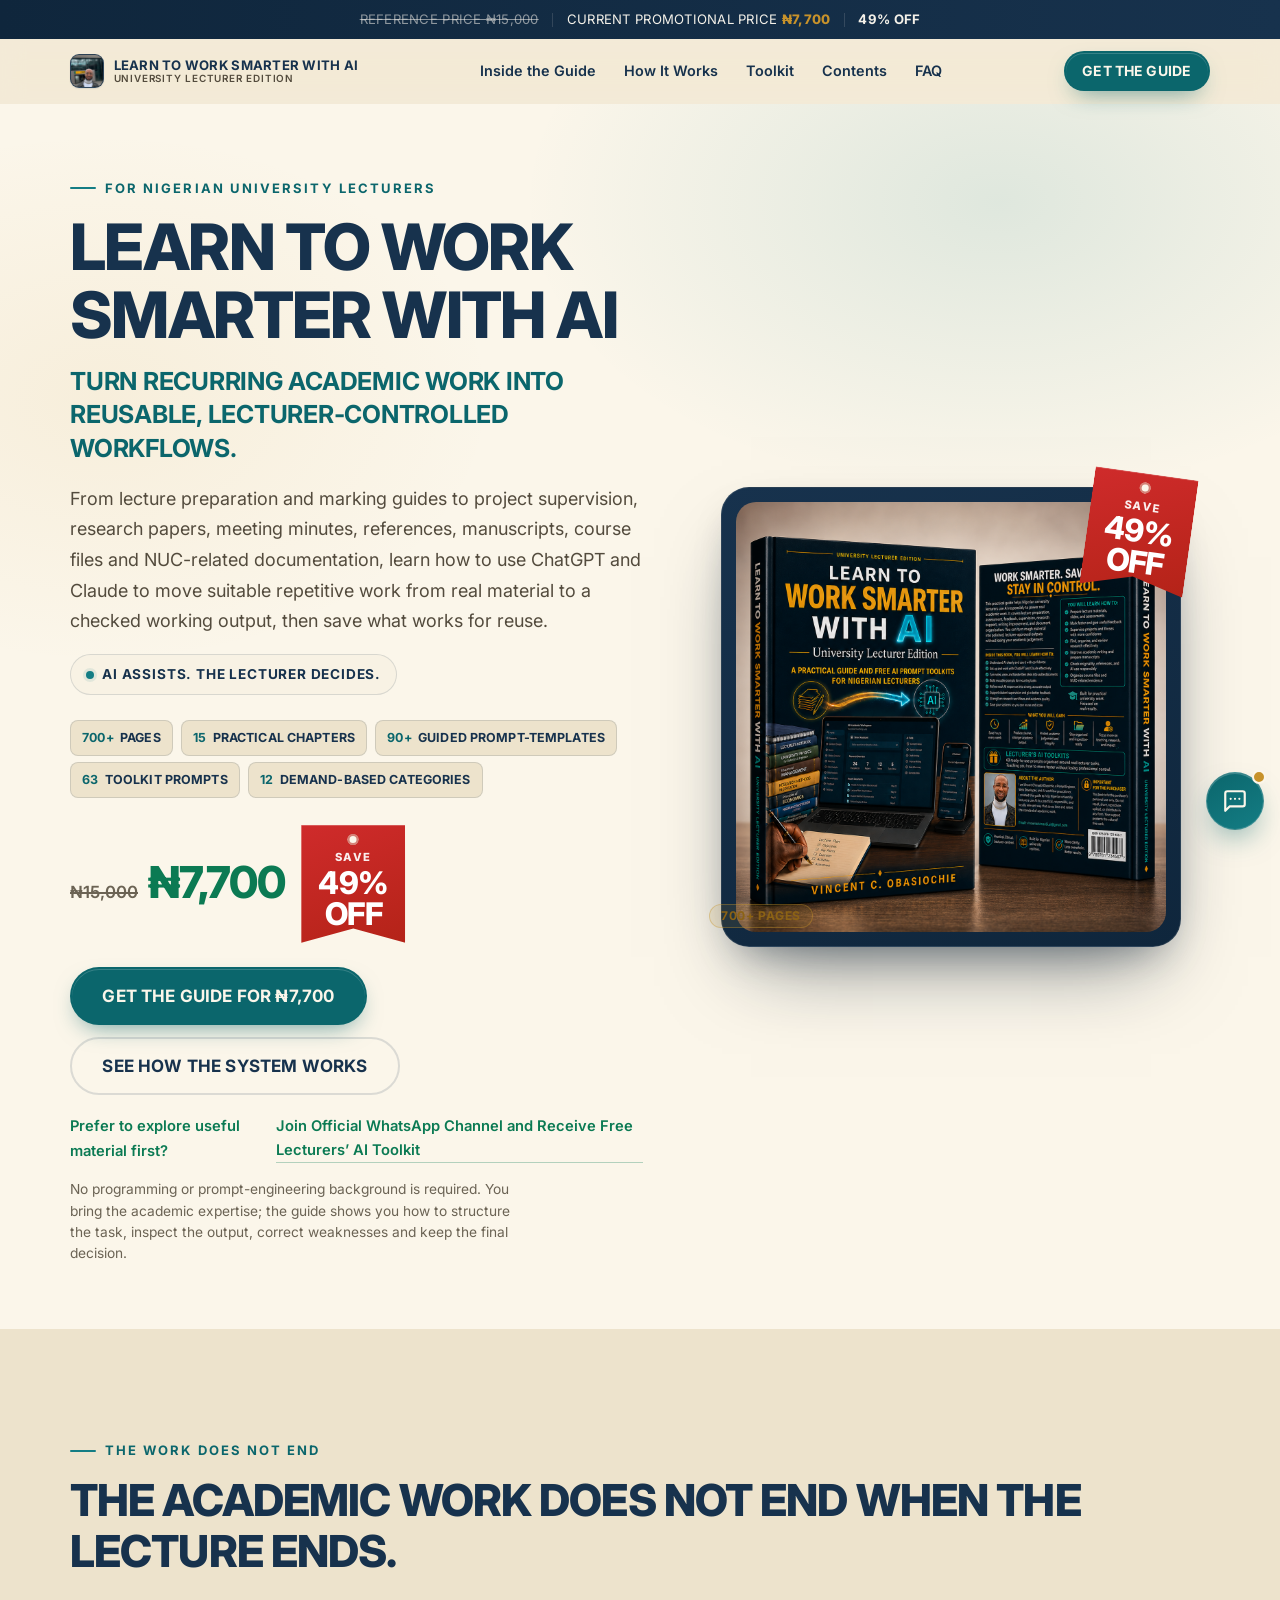
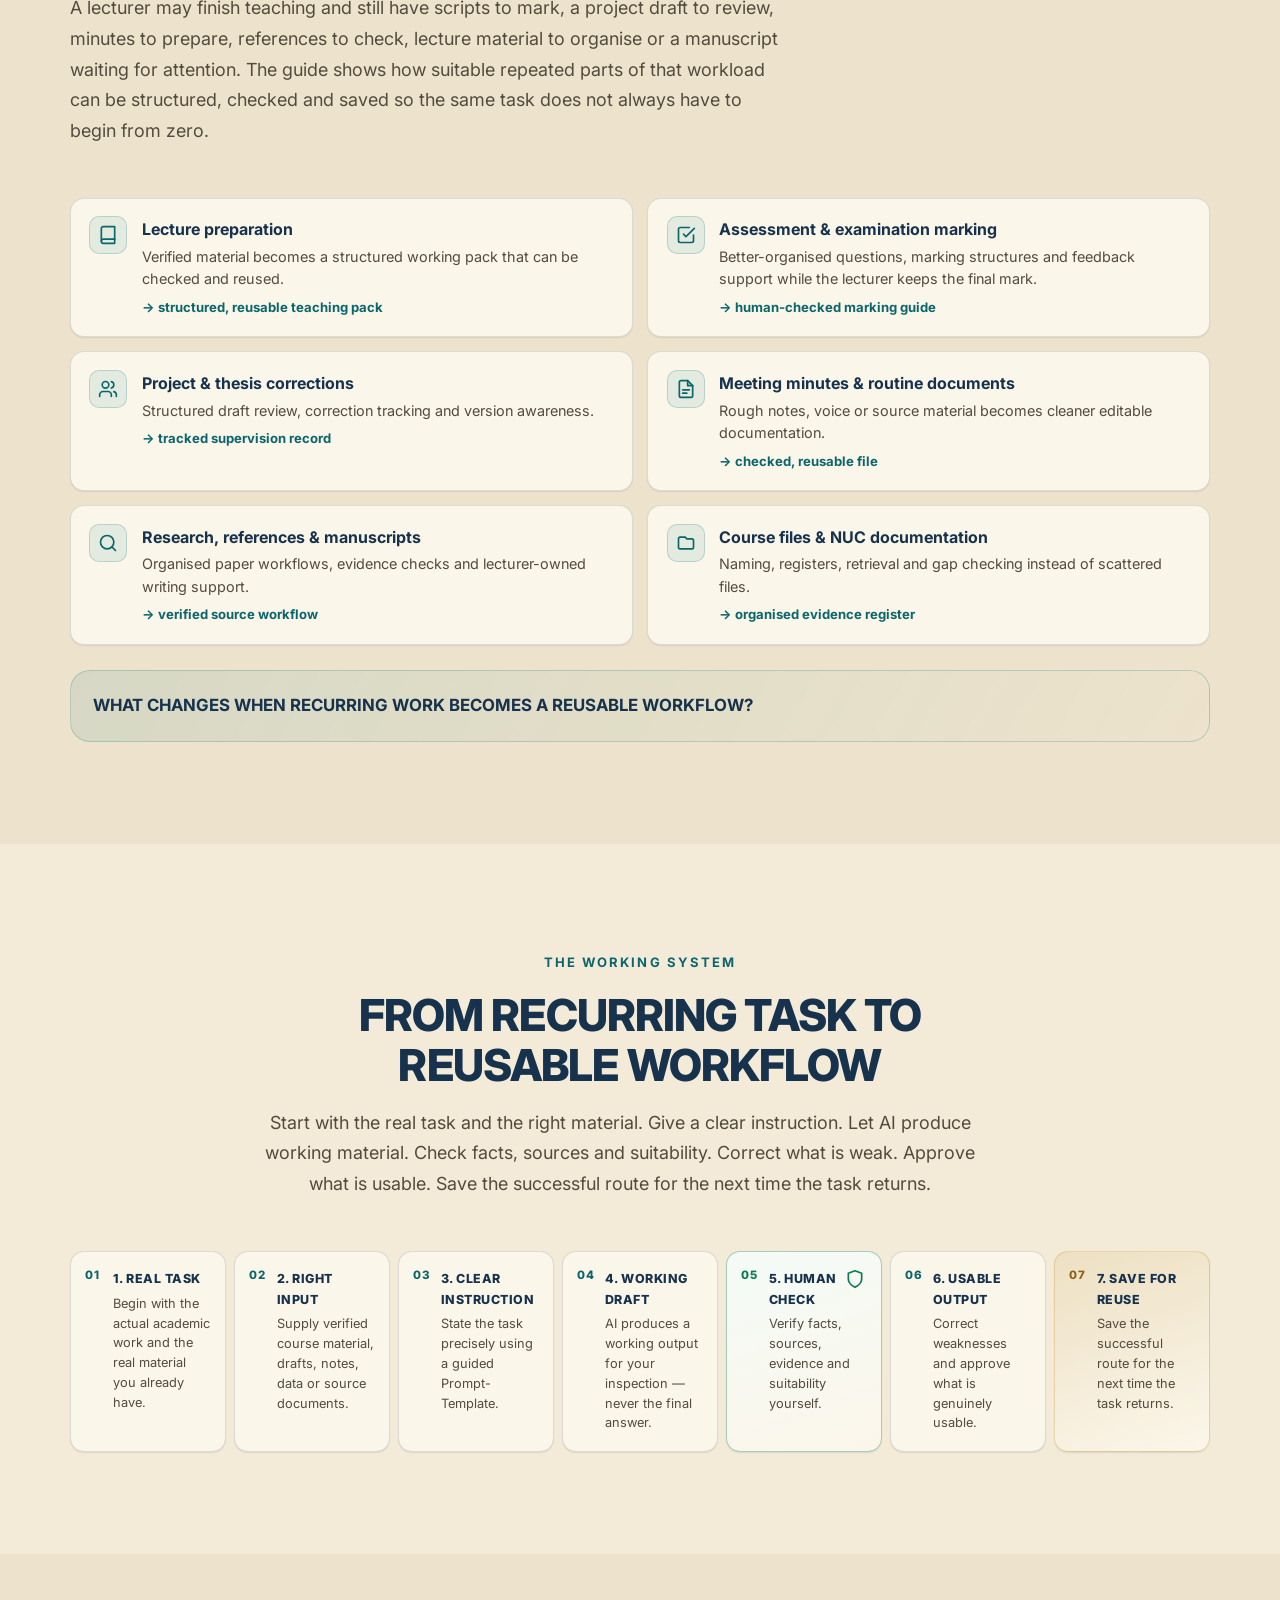
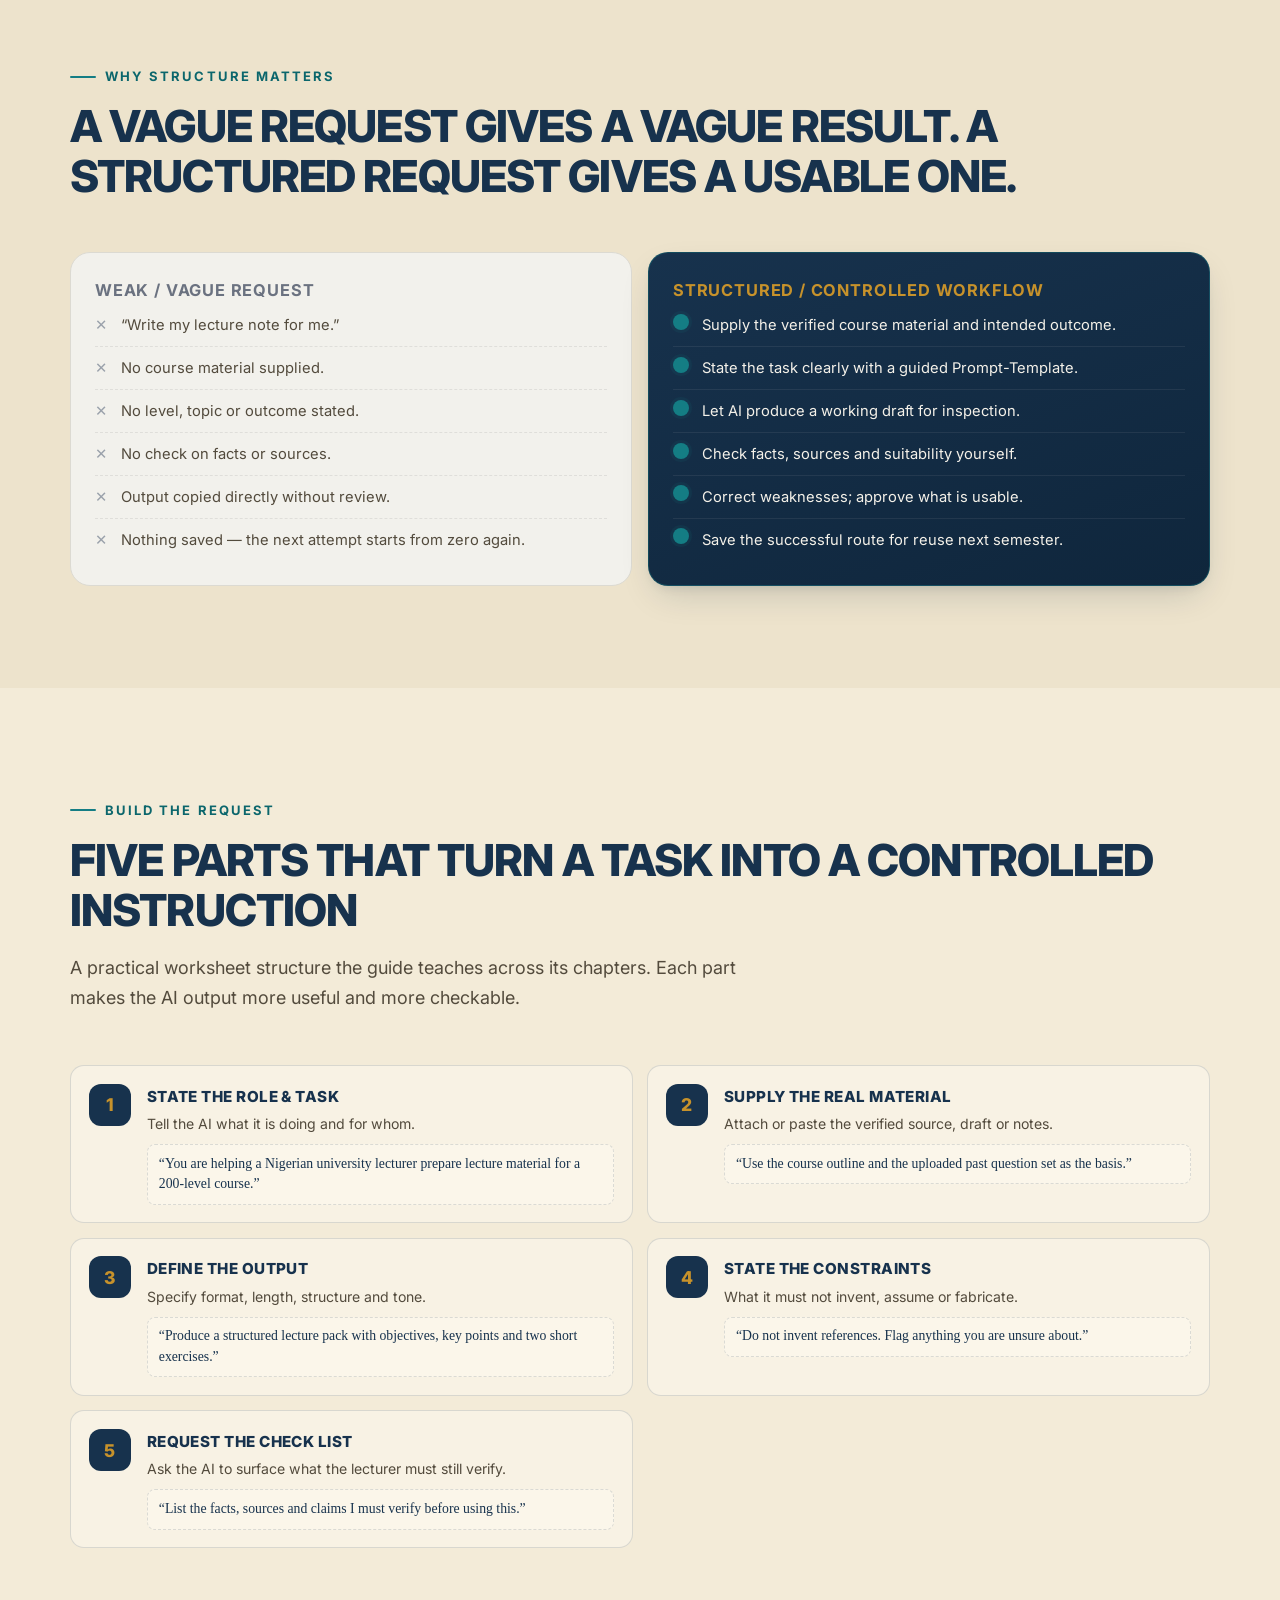
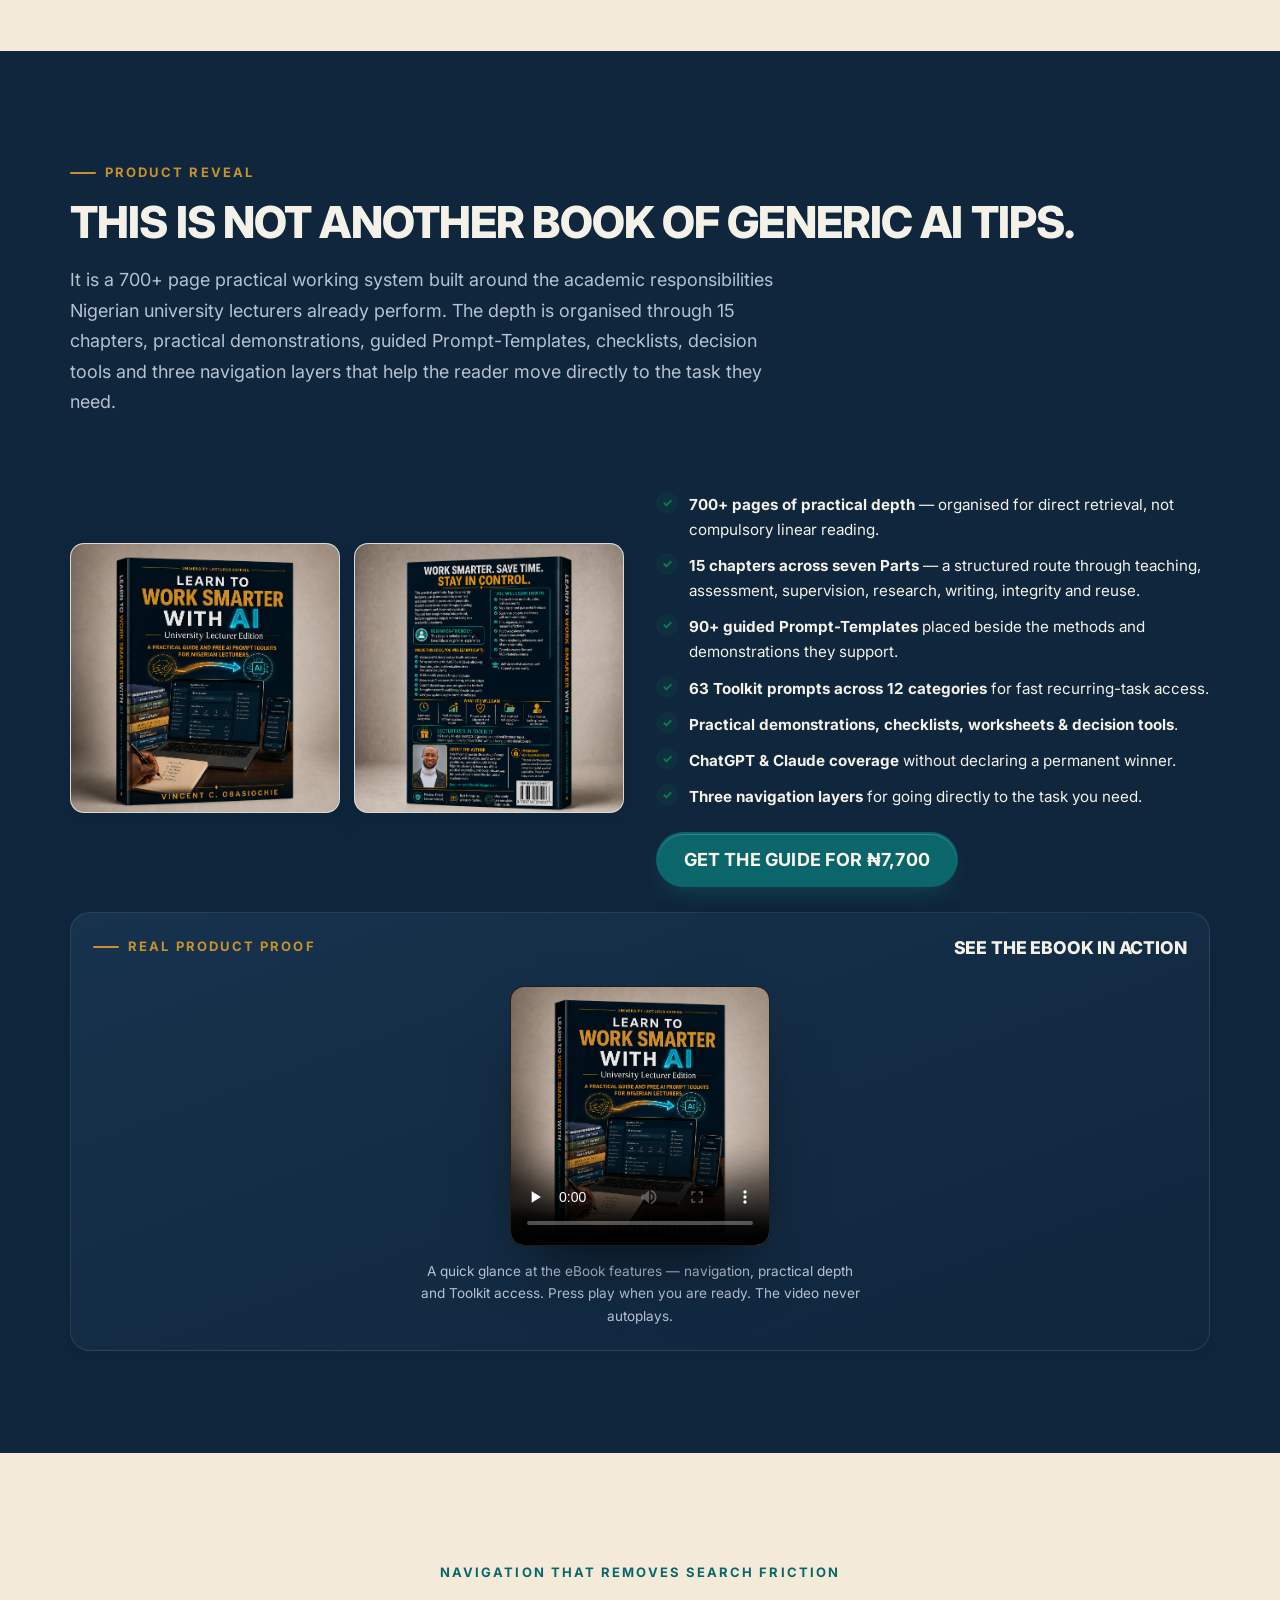
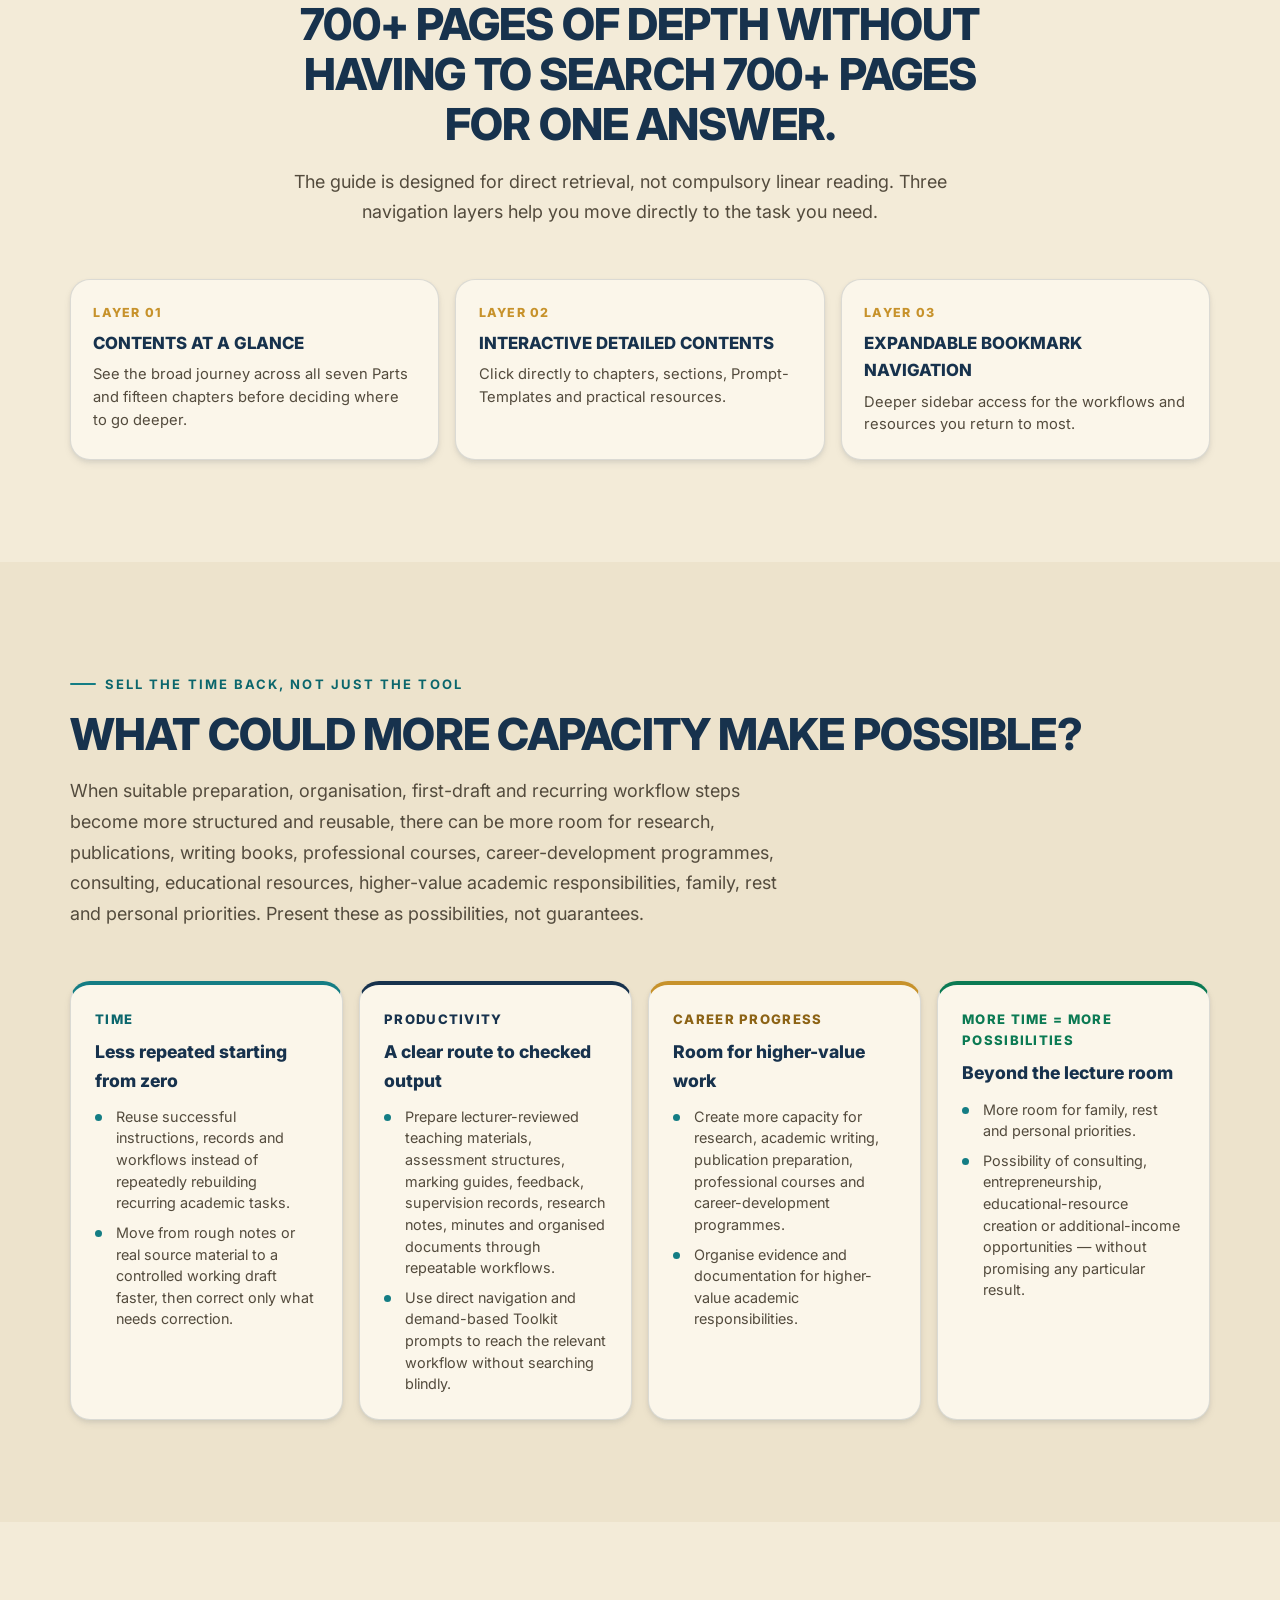
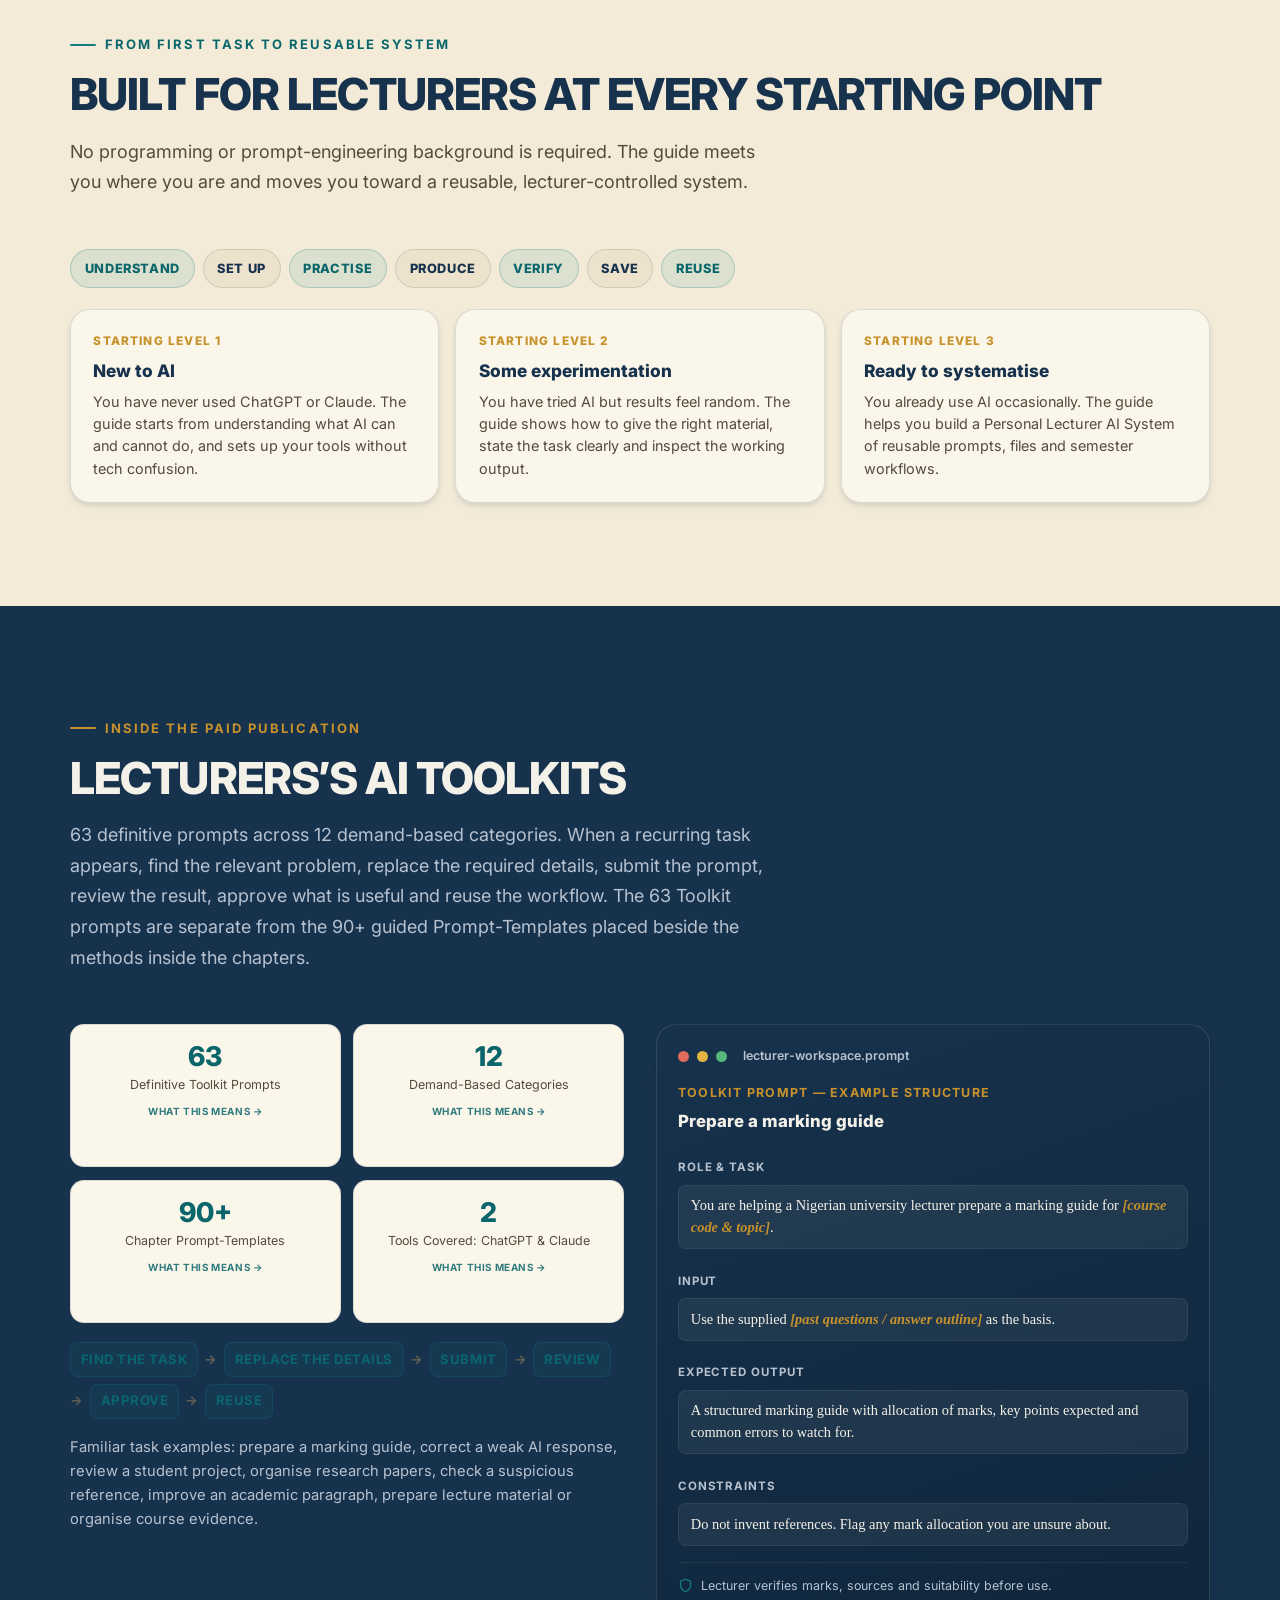
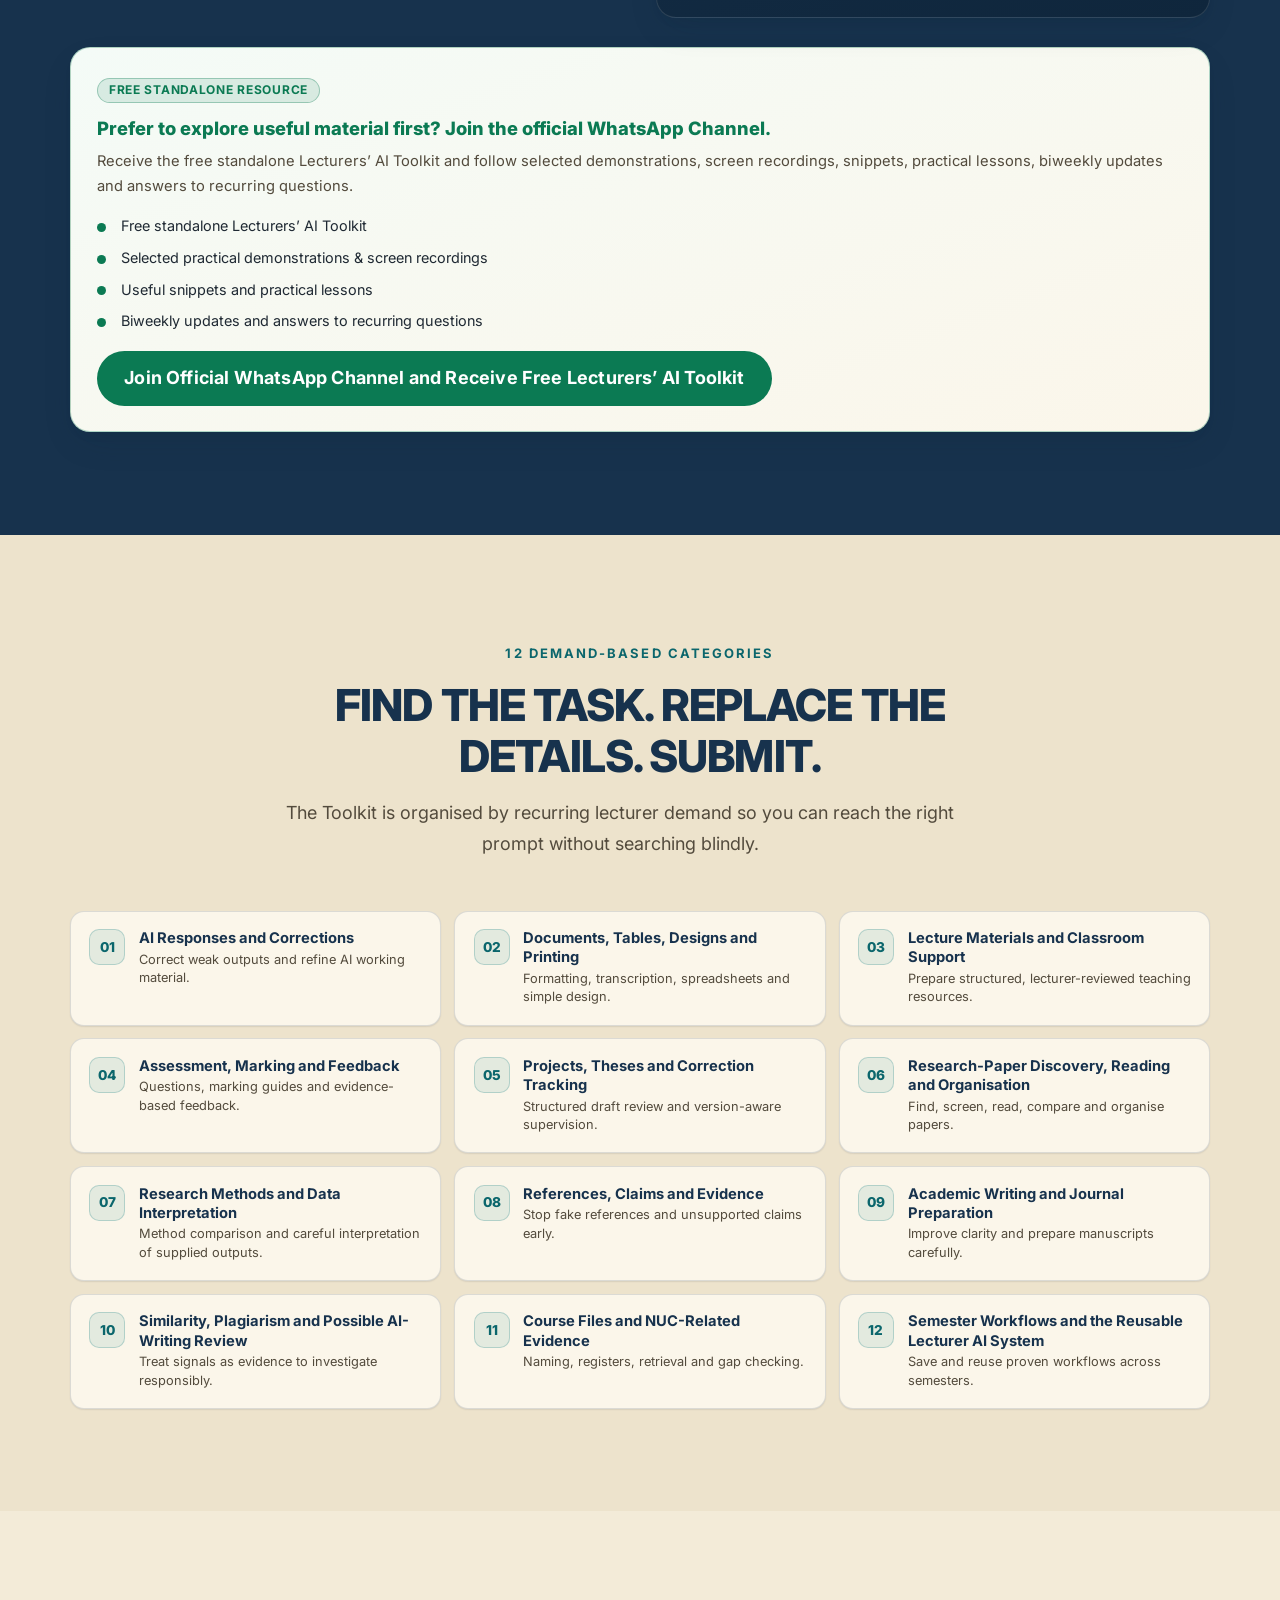
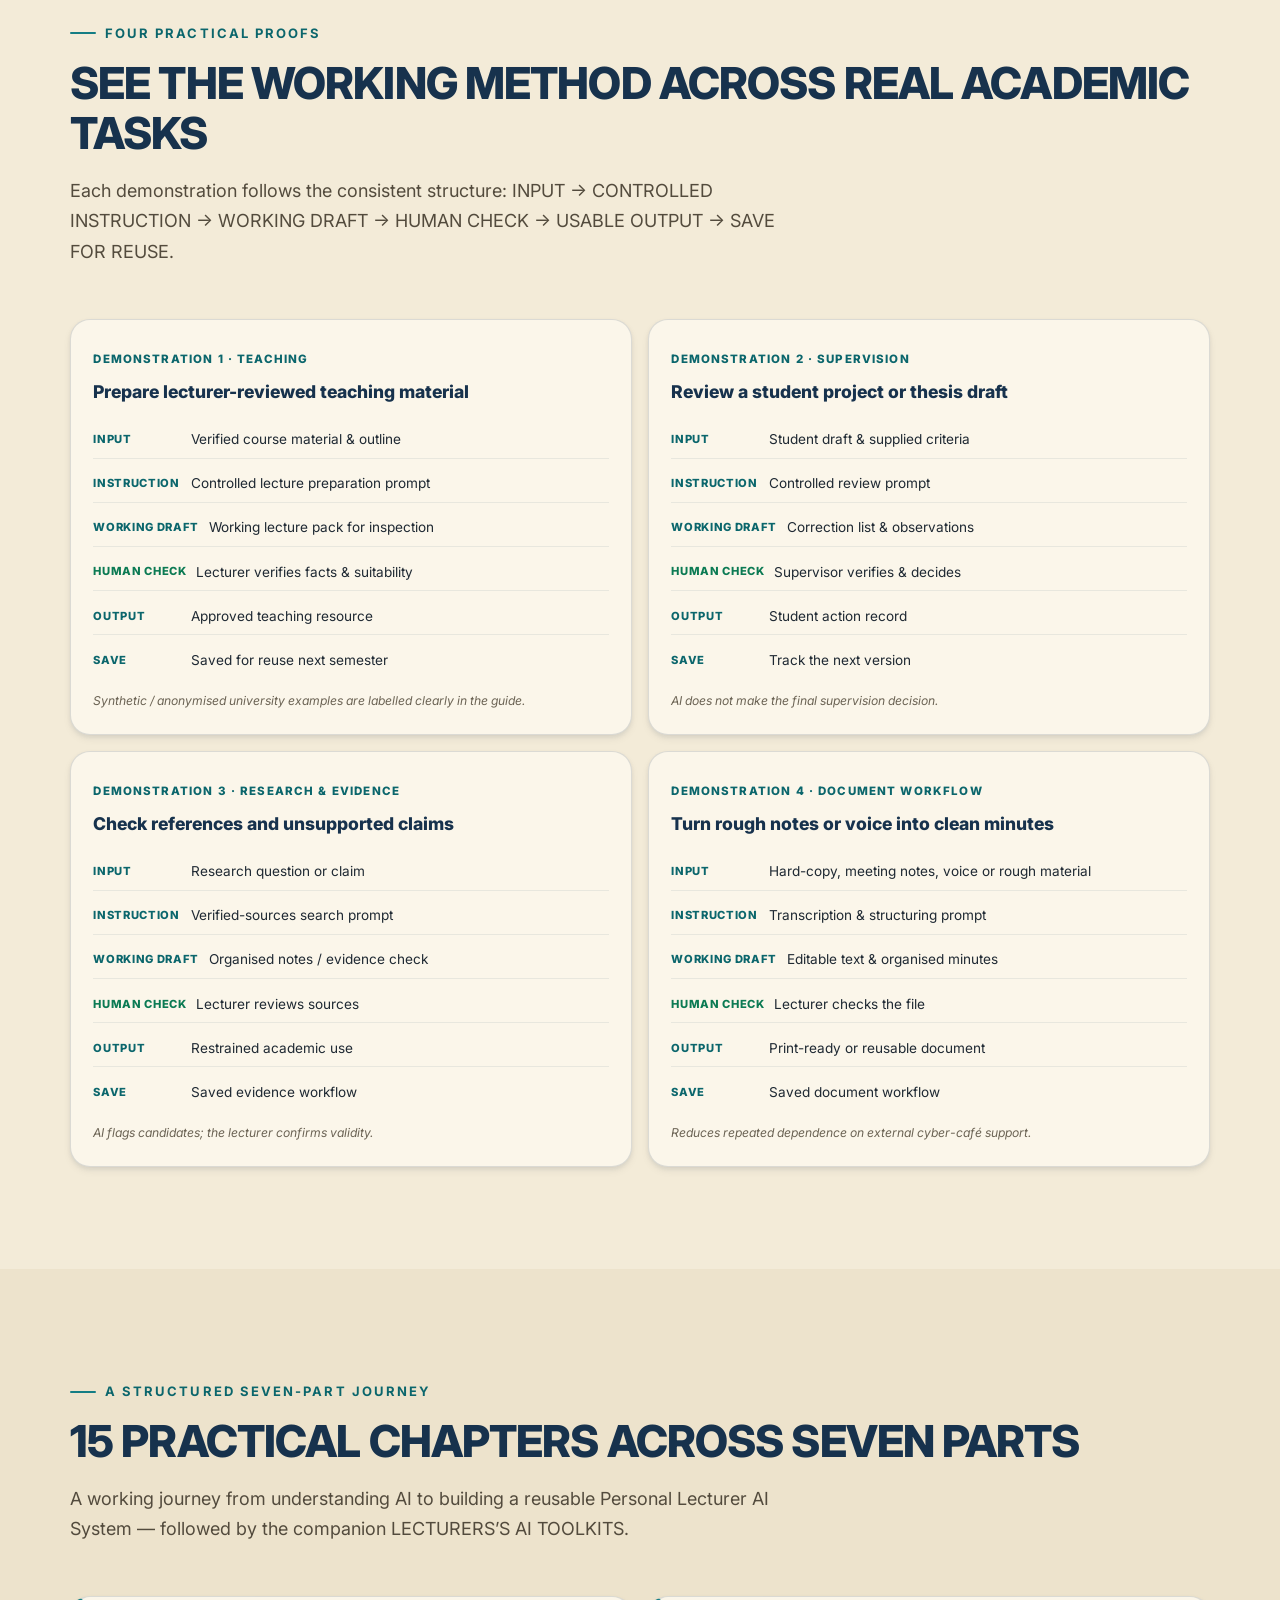
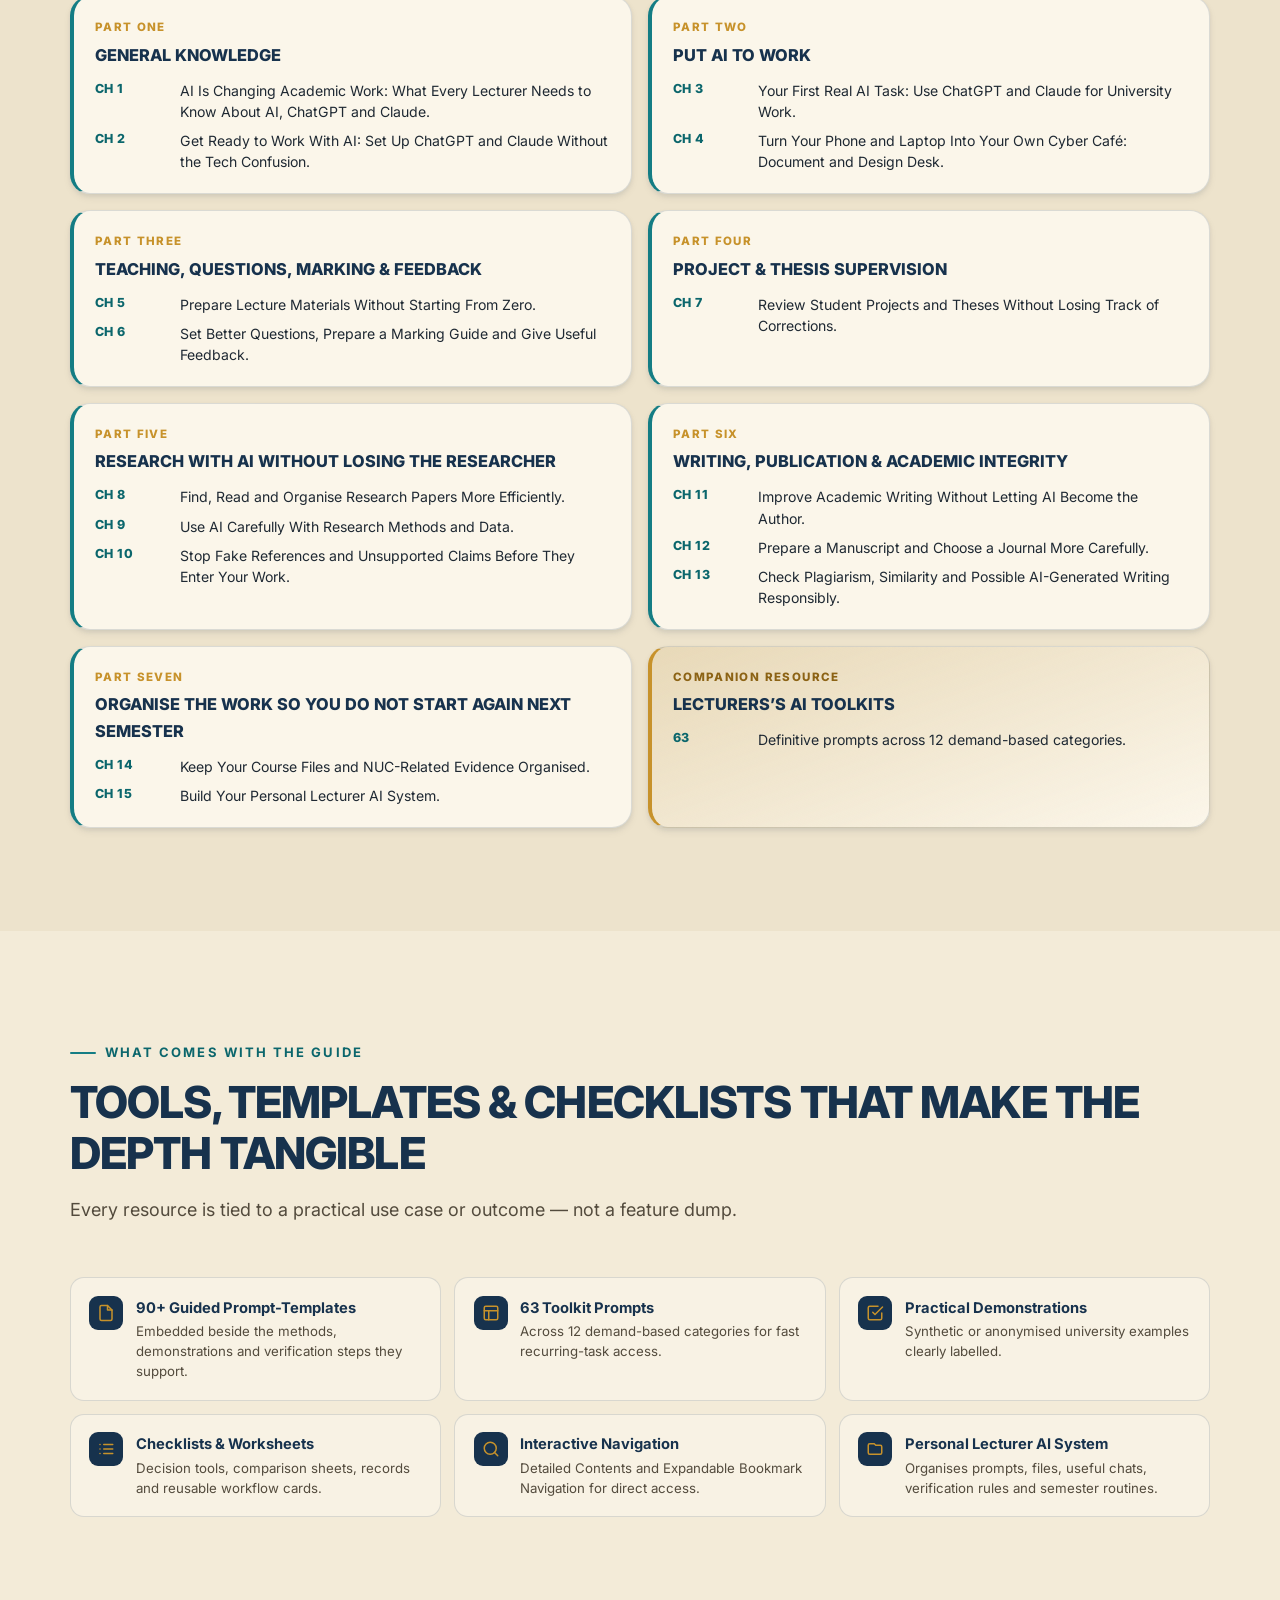
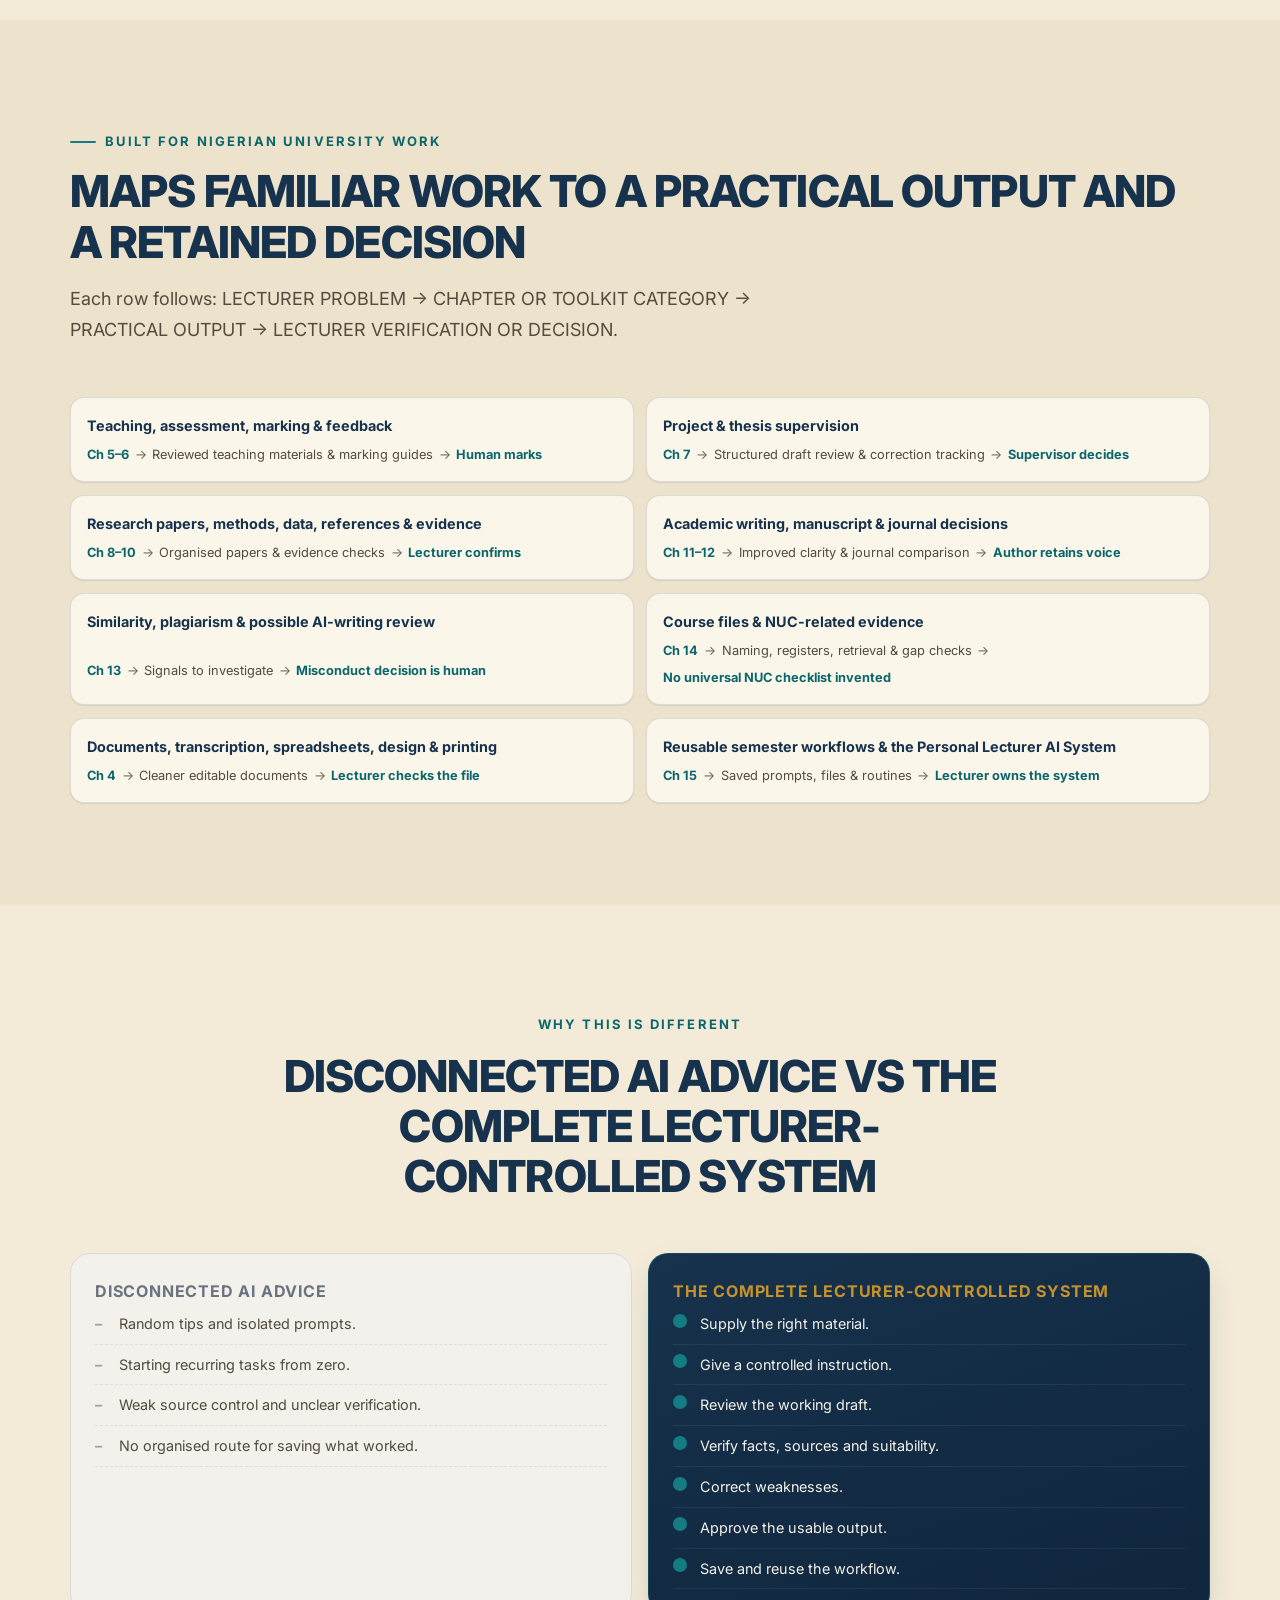
==== commit beb5b697: "Refinement v1.1.0: cream surfaces, author photo, branching chat, interactive proof Targeted correcti" ====
--- a/index.html
+++ b/index.html
@@ -74,7 +74,7 @@
   <header class="site-header" id="header">
     <div class="wrap site-header__inner">
       <a href="#main" class="brand" aria-label="Learn to Work Smarter With AI — home">
-        <span class="brand__mark" aria-hidden="true"><span>WS</span></span>
+        <span class="brand__mark" aria-hidden="true"><img src="./assets/vincent_chimaobi.png" alt="" /></span>
         <span class="brand__txt">
           <b>LEARN TO WORK SMARTER WITH AI</b>
           <small>University Lecturer Edition</small>
@@ -101,7 +101,7 @@
     <div class="mobile-nav__backdrop" data-close-mobile-nav></div>
     <div class="mobile-nav__panel" role="dialog" aria-label="Mobile navigation" aria-modal="true">
       <div class="mobile-nav__head">
-        <span class="brand"><span class="brand__mark"><span>WS</span></span><span class="brand__txt"><b>WORK SMARTER</b><small>University Lecturer Edition</small></span></span>
+        <span class="brand"><span class="brand__mark"><img src="./assets/vincent_chimaobi.png" alt="" /></span><span class="brand__txt"><b>WORK SMARTER</b><small>University Lecturer Edition</small></span></span>
         <button class="menu-btn" data-close-mobile-nav aria-label="Close navigation menu"><svg width="20" height="20" viewBox="0 0 24 24" fill="none" stroke="currentColor" stroke-width="2.2" stroke-linecap="round"><path d="M6 6l12 12M18 6L6 18"/></svg></button>
       </div>
       <a href="#inside" data-close-mobile-nav>Inside the Guide</a>
@@ -458,10 +458,10 @@
         <div class="toolkit-hero">
           <div>
             <div class="toolkit-stats">
-              <div class="toolkit-stat"><b>63</b><span>Definitive Toolkit Prompts</span></div>
-              <div class="toolkit-stat"><b>12</b><span>Demand-Based Categories</span></div>
-              <div class="toolkit-stat"><b>90+</b><span>Chapter Prompt-Templates</span></div>
-              <div class="toolkit-stat"><b>2</b><span>Tools Covered: ChatGPT &amp; Claude</span></div>
+              <button type="button" class="toolkit-stat toolkit-stat--btn" data-proof="63" aria-haspopup="dialog" aria-expanded="false"><b>63</b><span>Definitive Toolkit Prompts</span><span class="hint">What this means →</span></button>
+              <button type="button" class="toolkit-stat toolkit-stat--btn" data-proof="12" aria-haspopup="dialog" aria-expanded="false"><b>12</b><span>Demand-Based Categories</span><span class="hint">What this means →</span></button>
+              <button type="button" class="toolkit-stat toolkit-stat--btn" data-proof="90" aria-haspopup="dialog" aria-expanded="false"><b>90+</b><span>Chapter Prompt-Templates</span><span class="hint">What this means →</span></button>
+              <button type="button" class="toolkit-stat toolkit-stat--btn" data-proof="2" aria-haspopup="dialog" aria-expanded="false"><b>2</b><span>Tools Covered: ChatGPT &amp; Claude</span><span class="hint">What this means →</span></button>
             </div>
             <div class="quick-use" aria-label="Quick use sequence">
               <span>FIND THE TASK</span><em>→</em>
@@ -967,7 +967,7 @@
     <section class="section section--warm-tint" aria-labelledby="creator-h2">
       <div class="wrap wrap--narrow">
         <div class="creator reveal-on-scroll">
-          <div class="creator__avatar" aria-hidden="true">VCO</div>
+          <div class="creator__avatar" aria-hidden="true"><img src="./assets/vincent_chimaobi.png" alt="" /></div>
           <div>
             <span class="eyebrow">AUTHOR</span>
             <h3 id="creator-h2">Vincent Chimaobi Obasiochie</h3>
@@ -1090,7 +1090,6 @@
     <div class="assistant-body" id="assistantBody" aria-live="polite" aria-atomic="false">
       <!-- messages injected by JS -->
     </div>
-    <div class="starter-chips" id="starterChips" aria-label="Suggested questions"></div>
     <form class="assistant-input" id="assistantForm">
       <label for="assistantInput" class="sr-only">Type your question</label>
       <input id="assistantInput" type="text" placeholder="Ask about the guide, price, delivery…" autocomplete="off" />
@@ -1098,6 +1097,30 @@
     </form>
   </div>
 
+  <!-- ============ PROOF DETAIL MODAL (interactive explanations) ============ -->
+  <div class="proof-modal" id="proofModal" data-open="false" role="dialog" aria-modal="true" aria-labelledby="proofTitle">
+    <div class="proof-modal__backdrop" id="proofBackdrop" data-close-proof></div>
+    <div class="proof-modal__dialog" role="document">
+      <div class="proof-modal__head">
+        <span class="proof-modal__num" id="proofNum">63</span>
+        <div>
+          <h3 id="proofTitle">Definitive Toolkit Prompts</h3>
+          <small id="proofSub">What this actually means for your work</small>
+        </div>
+        <button class="proof-modal__close" id="proofClose" data-close-proof aria-label="Close explanation panel">
+          <svg viewBox="0 0 24 24" fill="none" stroke="currentColor" stroke-width="2.2" stroke-linecap="round"><path d="M6 6l12 12M18 6L6 18"/></svg>
+        </button>
+      </div>
+      <div class="proof-modal__body" id="proofBody">
+        <!-- content injected by JS -->
+      </div>
+      <div class="proof-modal__foot">
+        <a href="https://selar.com/k7j717m263" class="btn btn--primary btn--sm" rel="noopener" target="_blank">GET THE GUIDE FOR ₦7,700</a>
+        <button type="button" class="btn btn--ghost-light btn--sm" data-close-proof>Close</button>
+      </div>
+    </div>
+  </div>
+
   <script src="./js/app.js" defer></script>
 </body>
 </html>
--- a/css/styles.css
+++ b/css/styles.css
@@ -18,15 +18,18 @@
   --c-charcoal:    #1F2933;   /* body text */
   --c-red:         #B42318;   /* warning only */
 
-  /* Derived tonal variants */
-  --c-warm-50:  #FFFEFB;
-  --c-warm-100: #F7F4EC;
-  --c-warm-200: #EFE9DC;
-  --c-warm-300: #E2D9C6;
-  --c-line:     rgba(23,50,77,0.12);
-  --c-line-soft:rgba(23,50,77,0.07);
-  --c-muted:    #5B6675;
-  --c-muted-2:  #7B8597;
+  /* Warm cream tonal family — publication-aligned, milky-brown */
+  --c-cream:     #F3EBD8;   /* warm milky cream — section / page background */
+  --c-cream-2:   #EDE3CC;   /* deeper warm cream — warm-tint sections (rhythm) */
+  --c-warm-white:#FBF6EA;   /* lighter cream — cards / inner surfaces (hierarchy) */
+  --c-warm-50:   #F8F2E4;   /* lightest cream — worksheet / inset surfaces */
+  --c-warm-100:  #EDE3CC;   /* alias of cream-2 for warm-tint sections */
+  --c-warm-200:  #E5D9BE;   /* deeper cream — borders / placeholders */
+  --c-warm-300:  #D9CDB0;
+  --c-line:      rgba(23,50,77,0.14);
+  --c-line-soft: rgba(23,50,77,0.08);
+  --c-muted:     #534B3D;    /* warm-tinted muted text — AA on cream */
+  --c-muted-2:   #6B6354;
 
   /* On-dark tokens */
   --c-on-dark:        #F4F1E9;
@@ -90,7 +93,7 @@
 }
 body{
   font-family:var(--font-sans);
-  background:var(--c-warm-white);
+  background:var(--c-cream);
   color:var(--c-charcoal);
   font-size:var(--fs-body);
   line-height:1.65;
@@ -119,7 +122,7 @@
 .section--dark{background:var(--c-navy);color:var(--c-on-dark)}
 .section--dark-deep{background:var(--c-navy-dark);color:var(--c-on-dark)}
 .section--deeper{background:linear-gradient(180deg,var(--c-navy-dark),var(--c-navy-deeper));color:var(--c-on-dark)}
-.section--warm-tint{background:var(--c-warm-100)}
+.section--warm-tint{background:var(--c-cream-2)}
 .section--cream{background:var(--c-warm-50)}
 
 /* Section eyebrow + heading rhythm */
@@ -250,7 +253,7 @@
 /* ---------- 8. Header / sticky nav (Section 13) ---------- */
 .site-header{
   position:sticky;top:0;z-index:var(--z-header);
-  background:rgba(252,251,247,0.82);
+  background:rgba(243,235,216,0.86);
   backdrop-filter:saturate(150%) blur(12px);
   -webkit-backdrop-filter:saturate(150%) blur(12px);
   border-bottom:1px solid transparent;
@@ -261,12 +264,13 @@
 .brand{display:flex;align-items:center;gap:0.6rem;font-weight:800;letter-spacing:-0.01em;color:var(--c-navy);font-size:0.98rem;line-height:1.15}
 .brand:hover{text-decoration:none}
 .brand__mark{
-  width:34px;height:34px;border-radius:9px;flex:none;
+  width:34px;height:34px;border-radius:9px;flex:none;overflow:hidden;
   background:linear-gradient(150deg,var(--c-navy),var(--c-navy-dark));
   display:grid;place-items:center;color:var(--c-gold);font-weight:800;font-size:0.85rem;
-  box-shadow:inset 0 1px 0 rgba(244,241,233,0.16);
+  box-shadow:inset 0 1px 0 rgba(244,241,233,0.16),var(--sh-1);
   border:1px solid rgba(244,241,233,0.12);
 }
+.brand__mark img{width:100%;height:100%;object-fit:cover;object-position:center 30%;display:block}
 .brand__mark span{display:block}
 .brand__txt{display:flex;flex-direction:column}
 .brand__txt b{font-size:0.82rem;letter-spacing:0.02em}
@@ -434,6 +438,11 @@
 .toolkit-stat{padding:1.1rem;border-radius:var(--radius);background:var(--c-warm-white);border:1px solid var(--c-line);text-align:center}
 .toolkit-stat b{display:block;font-size:1.7rem;font-weight:800;color:var(--c-teal-dark);line-height:1}
 .toolkit-stat span{font-size:0.78rem;color:var(--c-muted);margin-top:0.3rem;display:block}
+.toolkit-stat--btn{width:100%;text-align:center;cursor:pointer;font:inherit;color:inherit;position:relative;transition:transform var(--dur) var(--ease),box-shadow var(--dur) var(--ease),border-color var(--dur) var(--ease)}
+.toolkit-stat--btn:hover{transform:translateY(-2px);box-shadow:var(--sh-2);border-color:rgba(20,125,132,0.34)}
+.toolkit-stat--btn:focus-visible{outline:3px solid var(--c-teal);outline-offset:3px}
+.toolkit-stat--btn .hint{display:block;font-size:0.62rem;color:var(--c-teal-dark);font-weight:700;letter-spacing:0.06em;text-transform:uppercase;margin-top:0.45rem;opacity:0.85}
+.toolkit-stat--btn::after{content:"";display:inline-block;width:14px;height:14px;margin-left:0.3rem;vertical-align:-2px;background:linear-gradient(45deg,transparent 45%,currentColor 45% 55%,transparent 55%);opacity:0.5}
 .quick-use{display:flex;flex-wrap:wrap;gap:0.4rem;align-items:center;margin-top:1.2rem;font-size:0.82rem;font-weight:700;letter-spacing:0.04em}
 .quick-use span{padding:0.35rem 0.6rem;border-radius:8px;background:var(--c-teal-soft);color:var(--c-teal-dark);border:1px solid rgba(20,125,132,0.22)}
 .quick-use em{color:var(--c-muted-2);font-style:normal;font-weight:600}
@@ -582,7 +591,8 @@
 
 /* ---------- 32. Creator block (Section 33) ---------- */
 .creator{display:grid;grid-template-columns:1fr;gap:1.5rem;align-items:center;padding:1.6rem;border-radius:var(--radius-lg);background:var(--c-warm-white);border:1px solid var(--c-line);box-shadow:var(--sh-2)}
-.creator__avatar{width:84px;height:84px;border-radius:50%;background:linear-gradient(150deg,var(--c-navy),var(--c-navy-dark));display:grid;place-items:center;color:var(--c-gold);font-weight:800;font-size:1.5rem;border:3px solid var(--c-warm-100);box-shadow:var(--sh-2)}
+.creator__avatar{width:84px;height:84px;border-radius:50%;overflow:hidden;background:linear-gradient(150deg,var(--c-navy),var(--c-navy-dark));display:grid;place-items:center;color:var(--c-gold);font-weight:800;font-size:1.5rem;border:3px solid var(--c-warm-100);box-shadow:var(--sh-2);flex:none}
+.creator__avatar img{width:100%;height:100%;object-fit:cover;object-position:center 25%;display:block}
 .creator h3{font-size:1.15rem;font-weight:800;color:var(--c-navy)}
 .creator__role{font-size:0.82rem;color:var(--c-teal-dark);font-weight:700;letter-spacing:0.05em;text-transform:uppercase;margin-top:0.2rem}
 .creator p{font-size:0.92rem;color:var(--c-muted);margin-top:0.6rem;line-height:1.6}
@@ -661,9 +671,12 @@
 .msg__cta a.btn-channel{background:var(--c-gold);color:#2a1e05}
 .msg__cta a.btn-channel:hover{background:#b5821d}
 
-.starter-chips{display:flex;flex-wrap:wrap;gap:0.4rem;padding:0.7rem 1.1rem;border-top:1px solid var(--c-line-soft)}
-.starter-chips button{font-size:0.78rem;padding:0.4rem 0.65rem;border-radius:999px;background:var(--c-teal-soft);color:var(--c-teal-dark);border:1px solid rgba(20,125,132,0.24);font-weight:600;transition:background var(--dur) var(--ease)}
-.starter-chips button:hover{background:var(--c-teal);color:var(--c-warm-white)}
+/* Inline quick-replies inside the conversation flow */
+.quick-replies{display:flex;flex-wrap:wrap;gap:0.4rem;margin-top:0.55rem;align-self:flex-start;max-width:92%}
+.quick-replies button{font-size:0.76rem;padding:0.4rem 0.7rem;border-radius:999px;background:var(--c-teal-soft);color:var(--c-teal-dark);border:1px solid rgba(20,125,132,0.26);font-weight:600;min-height:34px;transition:background var(--dur) var(--ease),color var(--dur) var(--ease),transform var(--dur) var(--ease)}
+.quick-replies button:hover{background:var(--c-teal);color:var(--c-warm-white);transform:translateY(-1px)}
+.quick-replies button:focus-visible{outline:3px solid var(--c-teal);outline-offset:2px}
+.quick-replies--intro{margin-top:0.7rem}
 
 .assistant-input{display:flex;gap:0.5rem;padding:0.7rem 1.1rem;border-top:1px solid var(--c-line);background:var(--c-warm-50)}
 .assistant-input input{flex:1;padding:0.6rem 0.8rem;border:1px solid var(--c-line);border-radius:8px;font:inherit;font-size:0.86rem;background:var(--c-warm-white);color:var(--c-charcoal)}
@@ -685,6 +698,49 @@
 .reveal-on-scroll{opacity:0;transform:translateY(18px);transition:opacity 0.6s var(--ease),transform 0.6s var(--ease)}
 .reveal-on-scroll.is-visible{opacity:1;transform:none}
 @media (prefers-reduced-motion: reduce){.reveal-on-scroll{opacity:1;transform:none}}
+
+/* ==========================================================================
+   PROOF DETAIL MODAL — accessible interactive explanation panels
+   ========================================================================== */
+.proof-modal{position:fixed;inset:0;z-index:130;display:none;align-items:center;justify-content:center;padding:1rem}
+.proof-modal[data-open="true"]{display:flex}
+.proof-modal__backdrop{position:absolute;inset:0;background:rgba(10,28,46,0.62);backdrop-filter:blur(3px);animation:fade 0.25s var(--ease)}
+.proof-modal__dialog{position:relative;z-index:1;width:min(560px,94vw);max-height:min(86vh,720px);display:flex;flex-direction:column;background:var(--c-warm-white);border:1px solid var(--c-line);border-radius:var(--radius-lg);box-shadow:var(--sh-4);overflow:hidden;animation:modalIn 0.3s var(--ease)}
+@keyframes modalIn{from{opacity:0;transform:translateY(14px) scale(0.97)}to{opacity:1;transform:none}}
+.proof-modal__head{background:linear-gradient(120deg,var(--c-navy),var(--c-navy-dark));color:var(--c-on-dark);padding:1.1rem 1.3rem;display:flex;align-items:center;gap:0.8rem}
+.proof-modal__num{font-size:1.9rem;font-weight:800;color:var(--c-gold);line-height:1;min-width:48px}
+.proof-modal__head h3{font-size:0.92rem;font-weight:800;color:var(--c-on-dark);line-height:1.25}
+.proof-modal__head small{font-size:0.72rem;color:var(--c-on-dark-muted);letter-spacing:0.04em}
+.proof-modal__close{margin-left:auto;width:36px;height:36px;border-radius:9px;color:var(--c-on-dark-muted);display:grid;place-items:center;transition:background var(--dur) var(--ease),color var(--dur) var(--ease)}
+.proof-modal__close:hover{background:rgba(244,241,233,0.12);color:var(--c-on-dark)}
+.proof-modal__close svg{width:18px;height:18px}
+.proof-modal__body{padding:1.3rem;overflow-y:auto;overscroll-behavior:contain}
+.proof-modal__body::-webkit-scrollbar{width:6px}
+.proof-modal__body::-webkit-scrollbar-thumb{background:var(--c-line);border-radius:3px}
+.proof-modal__block{margin-bottom:1rem}
+.proof-modal__block:last-child{margin-bottom:0}
+.proof-modal__label{font-size:0.7rem;font-weight:800;letter-spacing:0.1em;text-transform:uppercase;color:var(--c-teal-dark);margin-bottom:0.3rem}
+.proof-modal__block p{font-size:0.9rem;color:var(--c-charcoal);line-height:1.6}
+.proof-modal__block ul{margin-top:0.35rem;display:grid;gap:0.35rem}
+.proof-modal__block li{position:relative;padding-left:1.2rem;font-size:0.86rem;color:var(--c-muted);line-height:1.5}
+.proof-modal__block li::before{content:"";position:absolute;left:0;top:0.55rem;width:7px;height:7px;border-radius:50%;background:var(--c-teal)}
+.proof-modal__flow{display:flex;flex-wrap:wrap;gap:0.35rem;align-items:center;margin-top:0.4rem;font-size:0.74rem;font-weight:700;letter-spacing:0.04em}
+.proof-modal__flow span{padding:0.3rem 0.55rem;border-radius:7px;background:var(--c-teal-soft);color:var(--c-teal-dark);border:1px solid rgba(20,125,132,0.24)}
+.proof-modal__flow em{color:var(--c-muted-2);font-style:normal}
+.proof-modal__result{margin-top:1rem;padding:0.9rem 1rem;border-radius:var(--radius);background:linear-gradient(160deg,var(--c-green-soft),var(--c-warm-white));border:1px solid rgba(11,122,83,0.24);font-size:0.86rem;color:var(--c-charcoal);line-height:1.55}
+.proof-modal__result b{color:var(--c-green)}
+.proof-modal__foot{padding:0.8rem 1.3rem;border-top:1px solid var(--c-line);background:var(--c-warm-50);display:flex;gap:0.6rem;justify-content:flex-end;flex-wrap:wrap}
+
+/* Mobile assistant sizing — keep inside viewport, controls reachable */
+@media (max-width:480px){
+  .assistant-panel{right:0.5rem;left:0.5rem;bottom:calc(env(safe-area-inset-bottom,0px) + 66px);width:auto;max-height:min(72vh,calc(100vh - 150px))}
+  .assistant-launcher{right:0.6rem;bottom:calc(env(safe-area-inset-bottom,0px) + 82px)}
+  .assistant-btn{width:52px;height:52px}
+  .assistant-btn svg{width:24px;height:24px}
+  .assistant-invite{max-width:220px;font-size:0.8rem}
+  .proof-modal__dialog{max-height:88vh}
+  .proof-modal__num{font-size:1.6rem;min-width:40px}
+}
 
 /* ==========================================================================
    RESPONSIVE — breakpoint families per Section 47 (<=480, 481-767, 768-1023, >=1024)
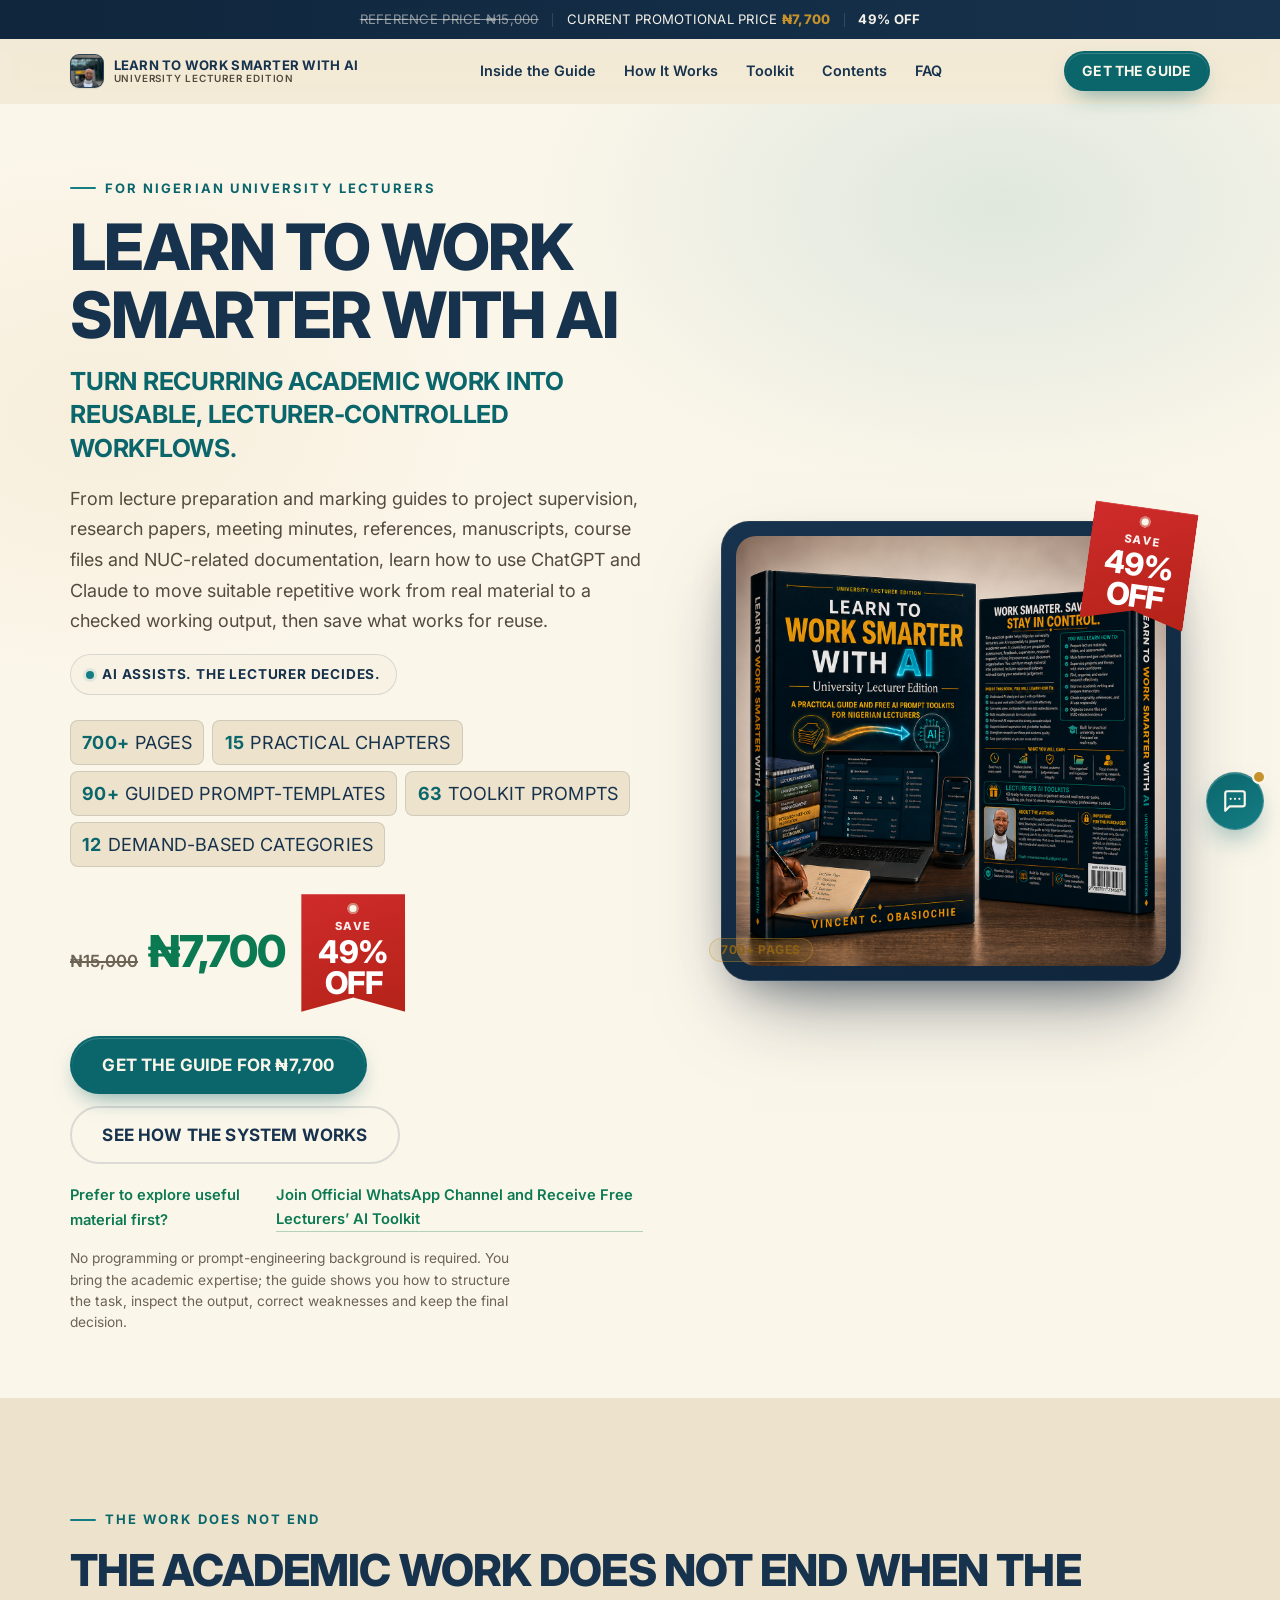
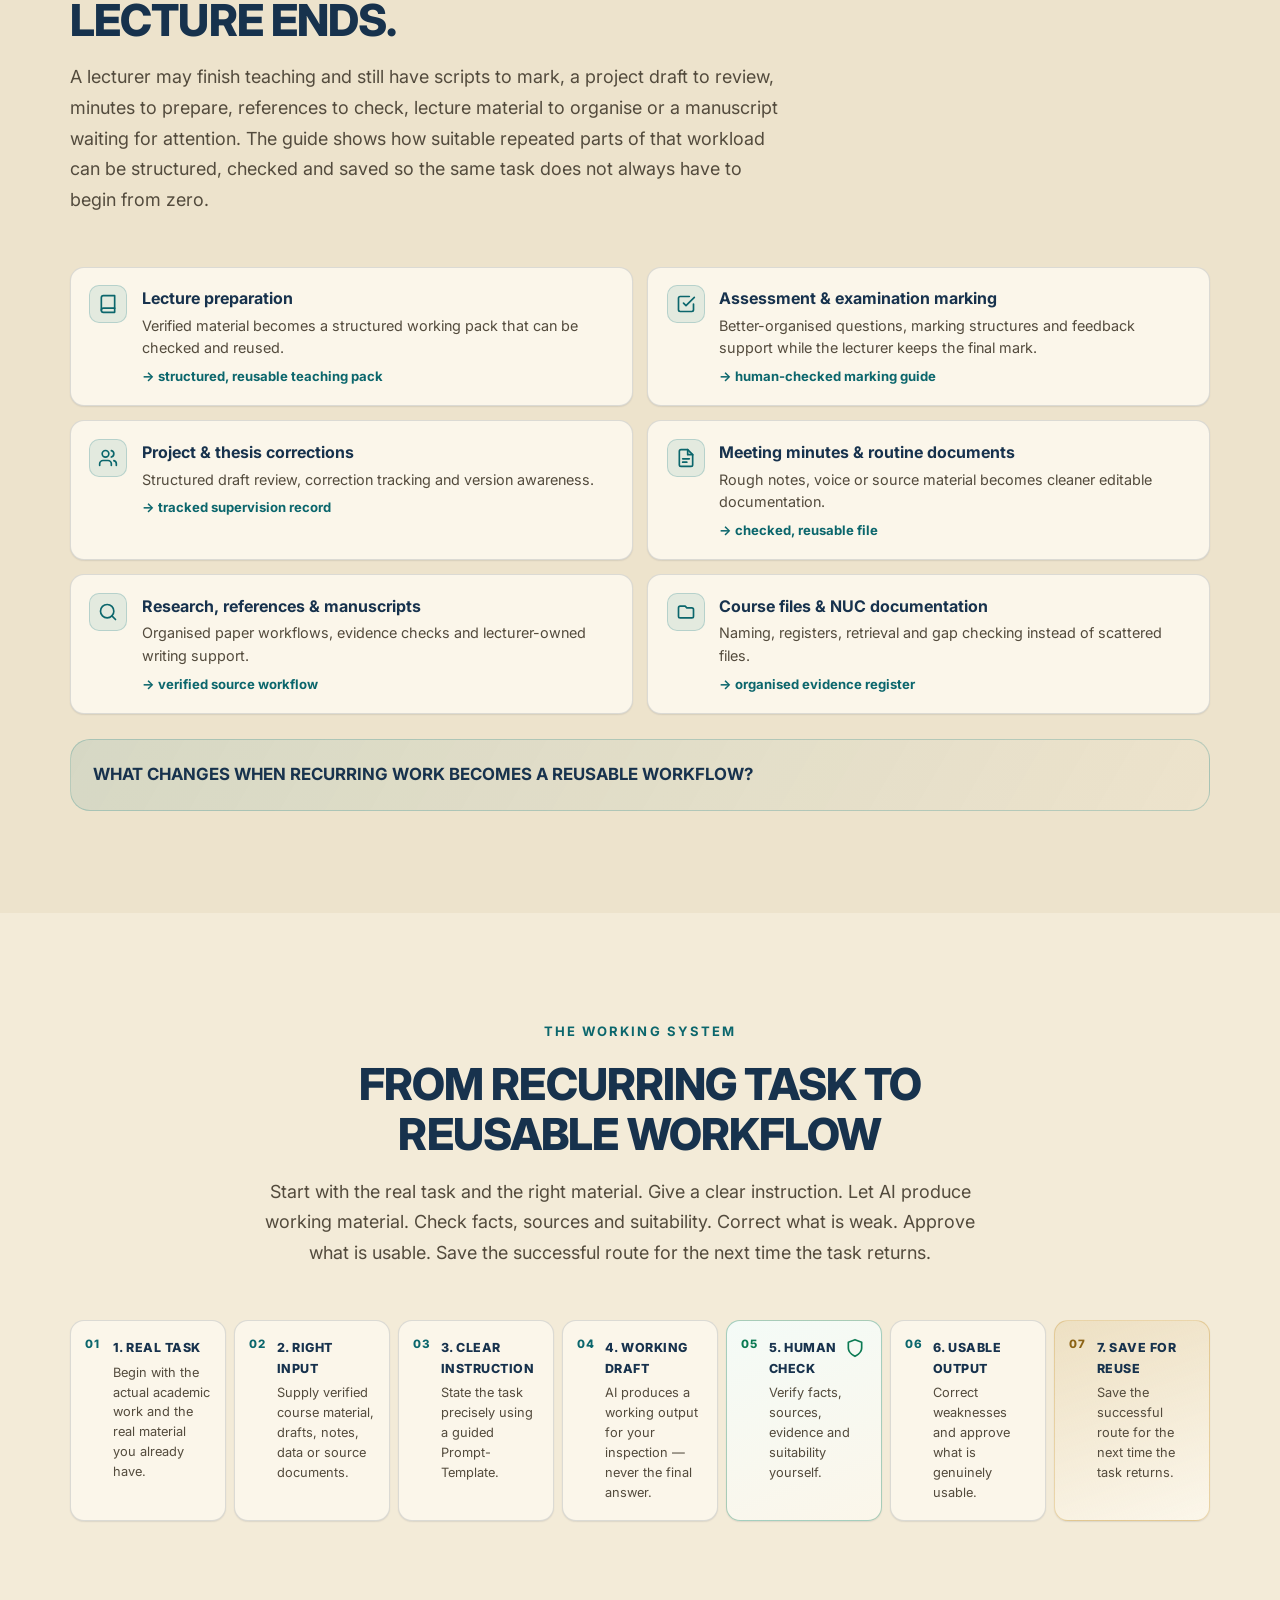
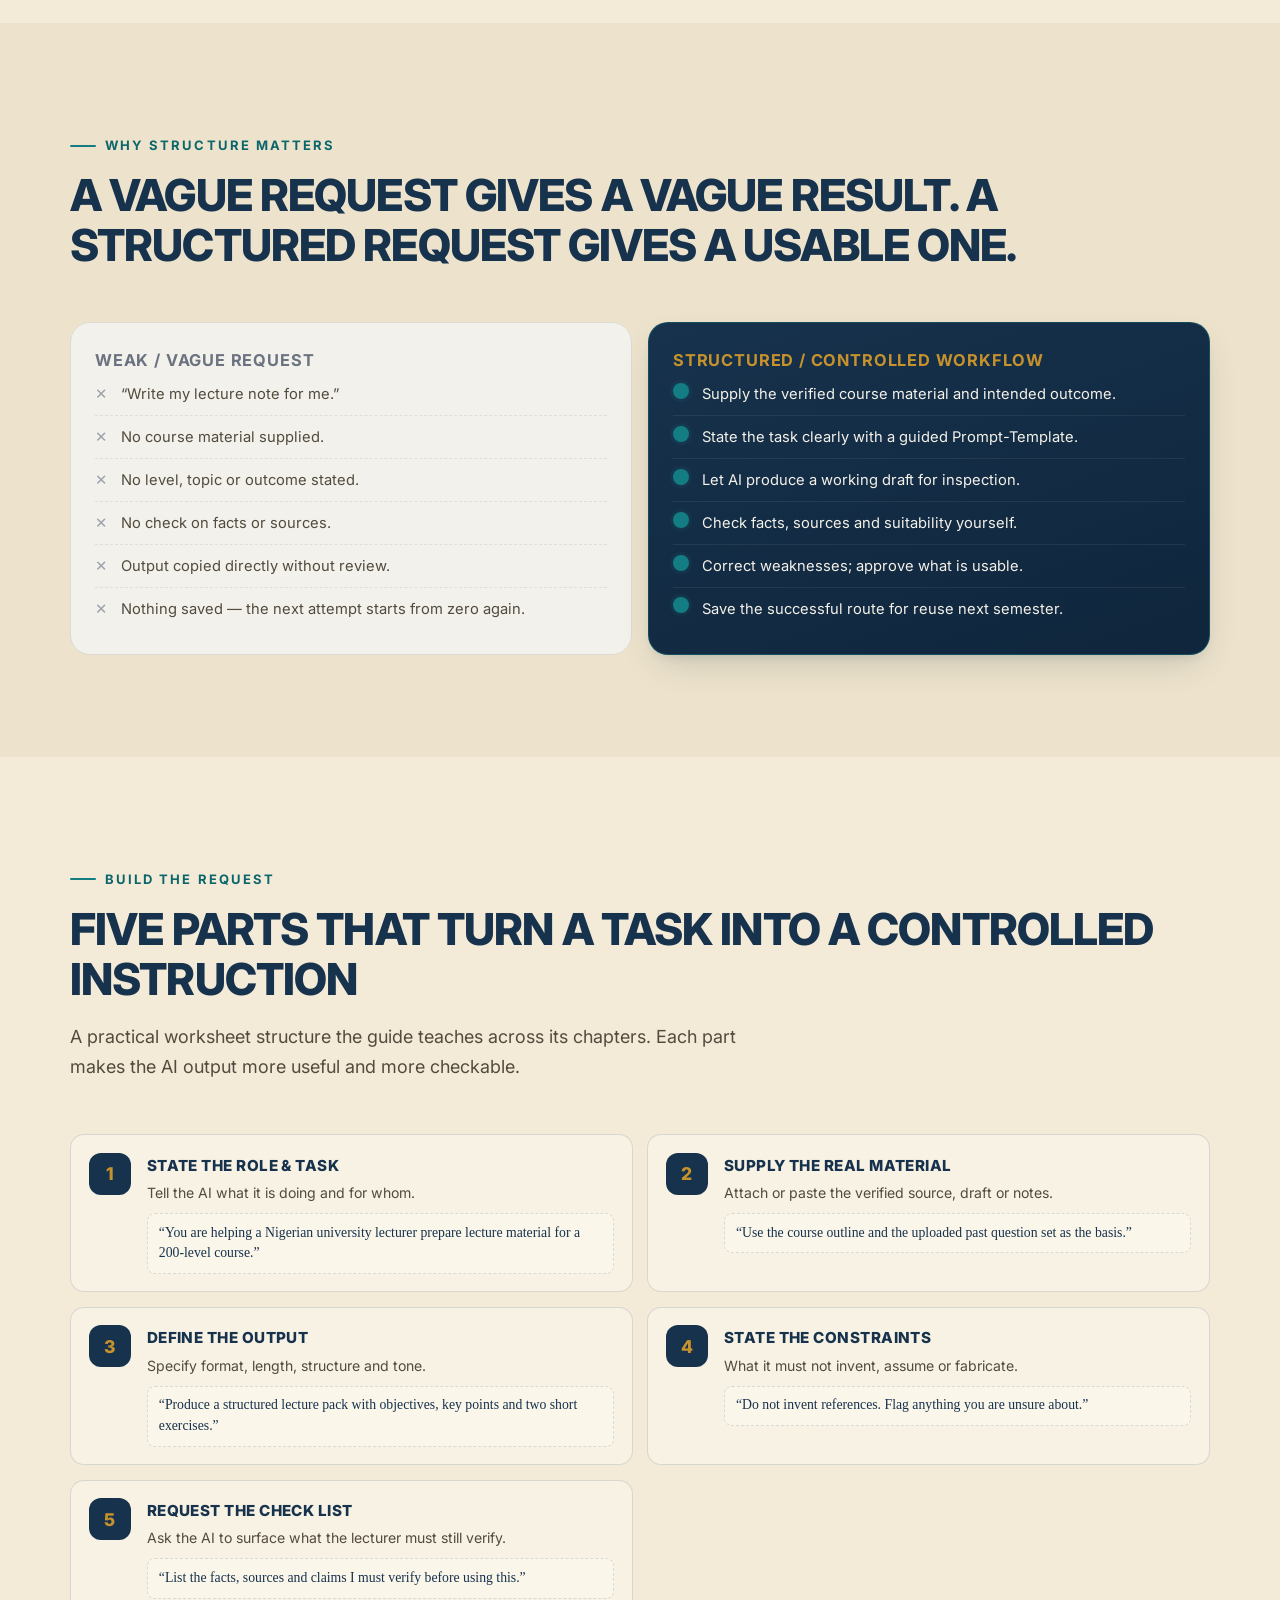
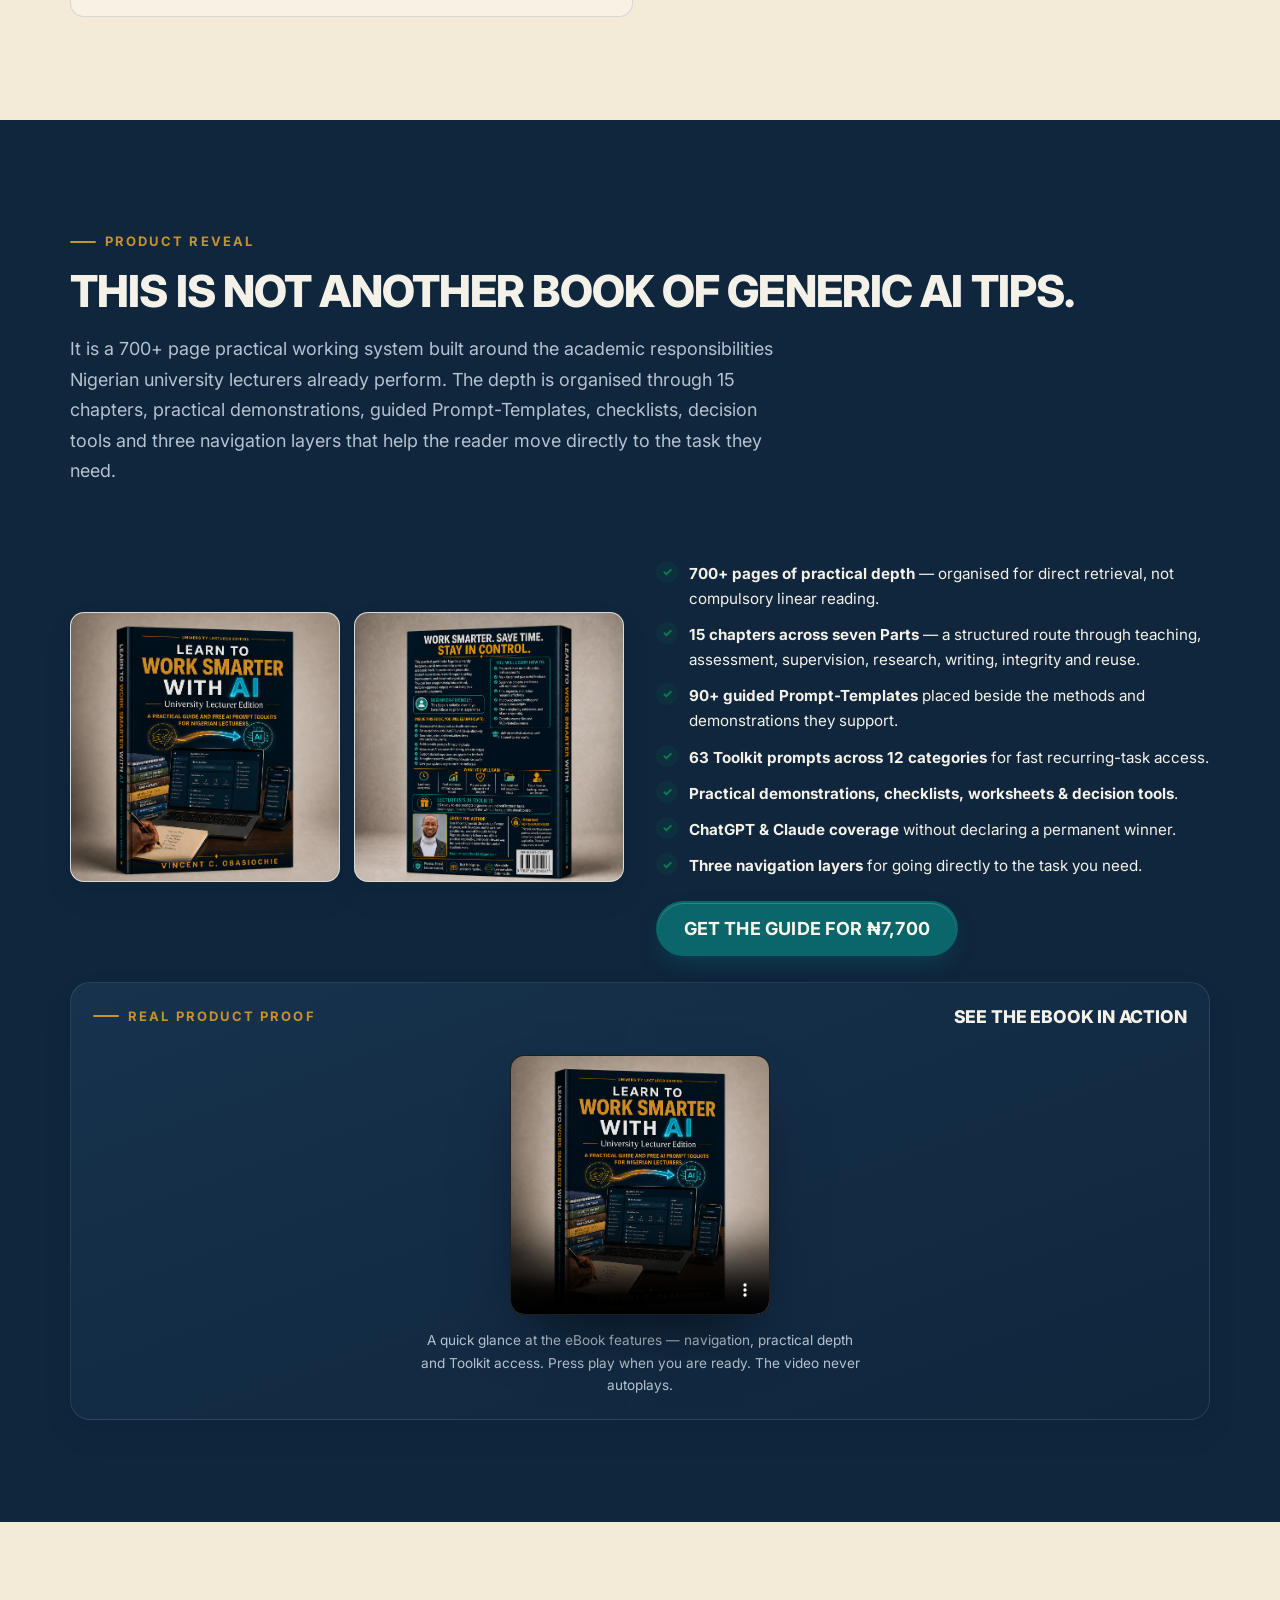
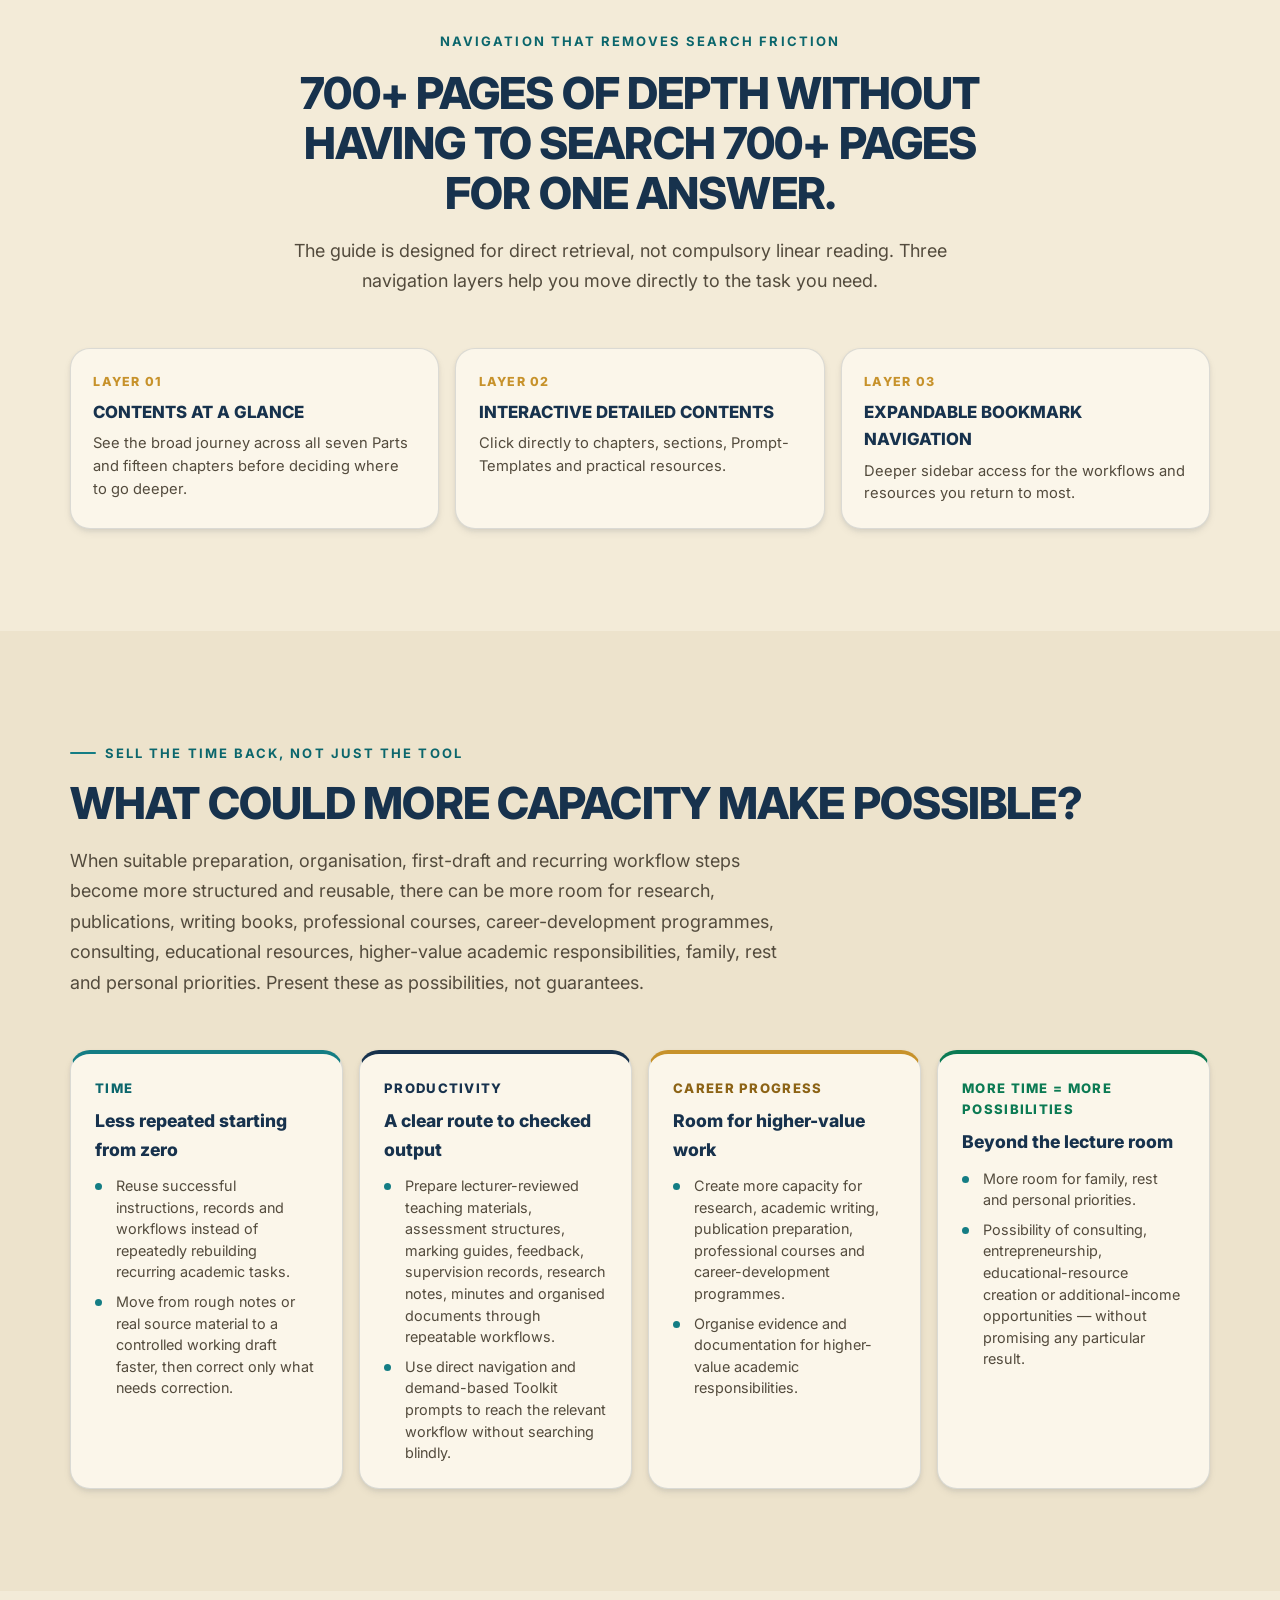
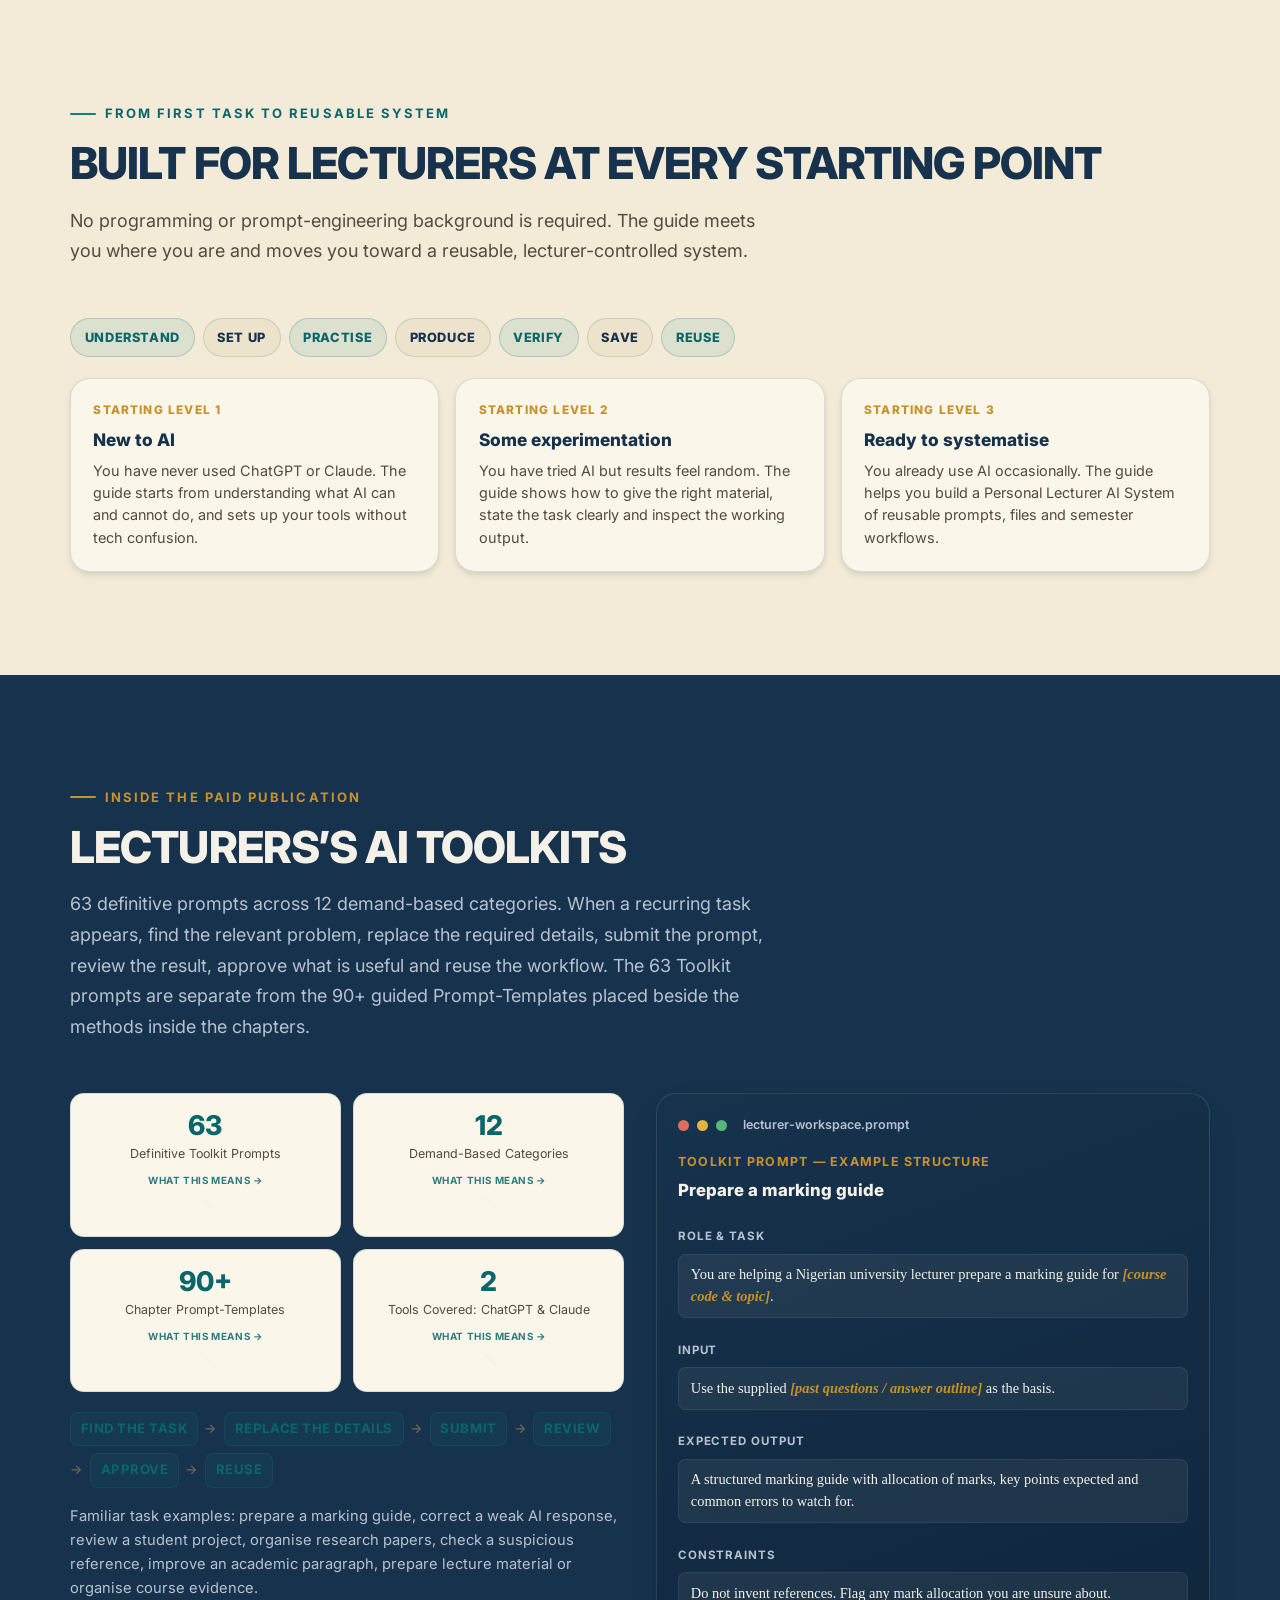
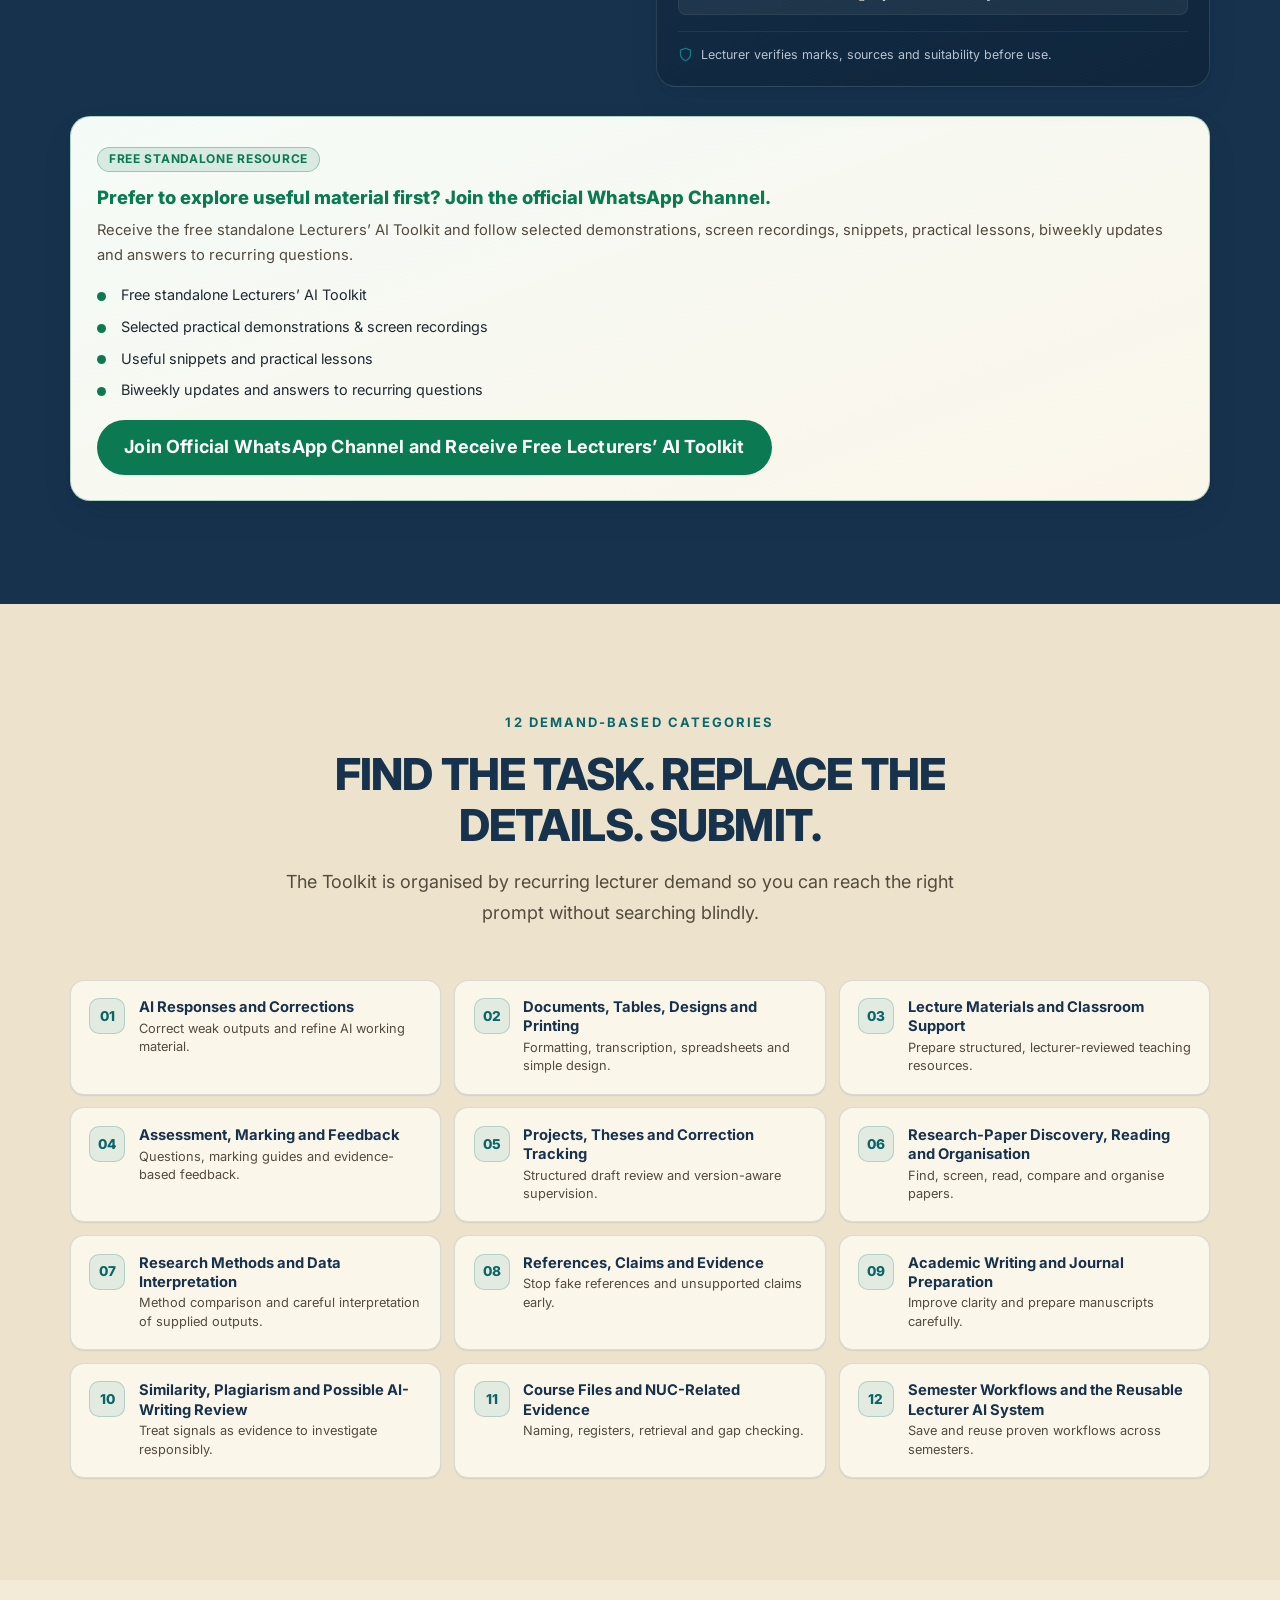
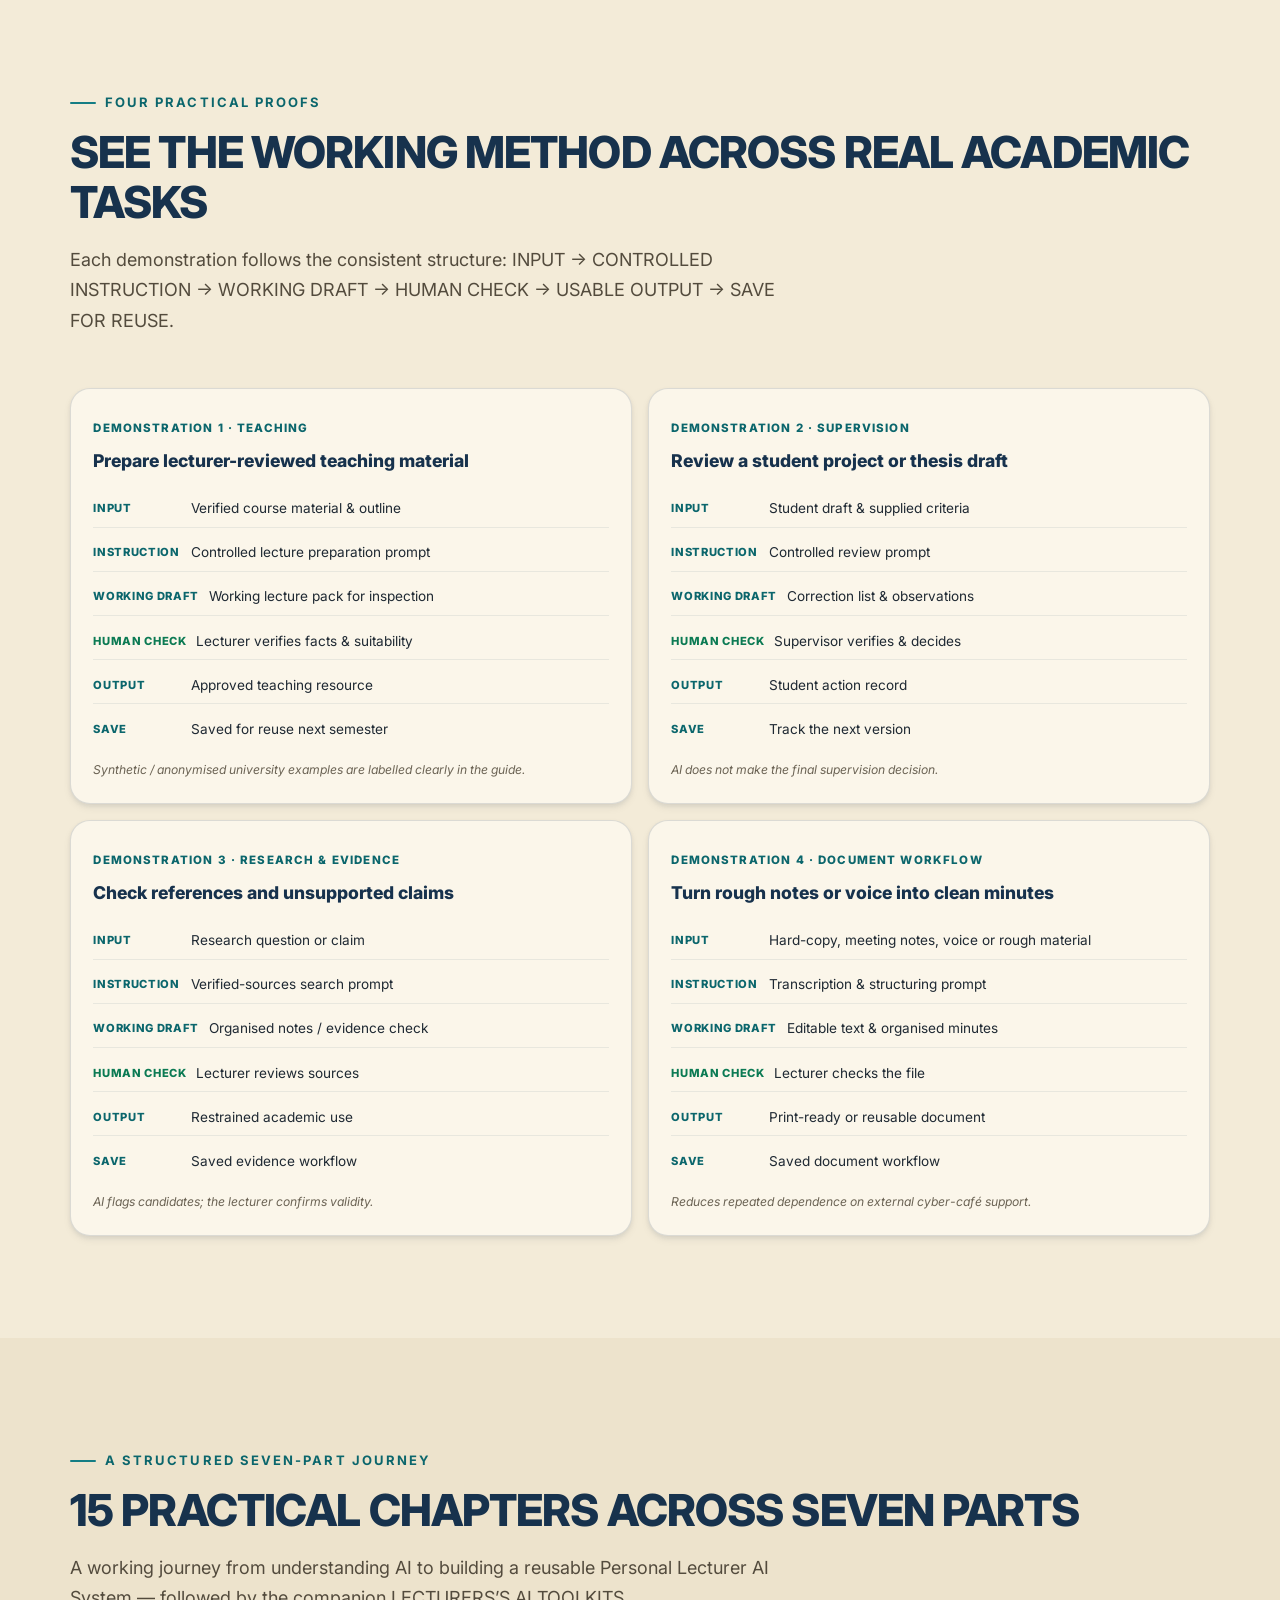
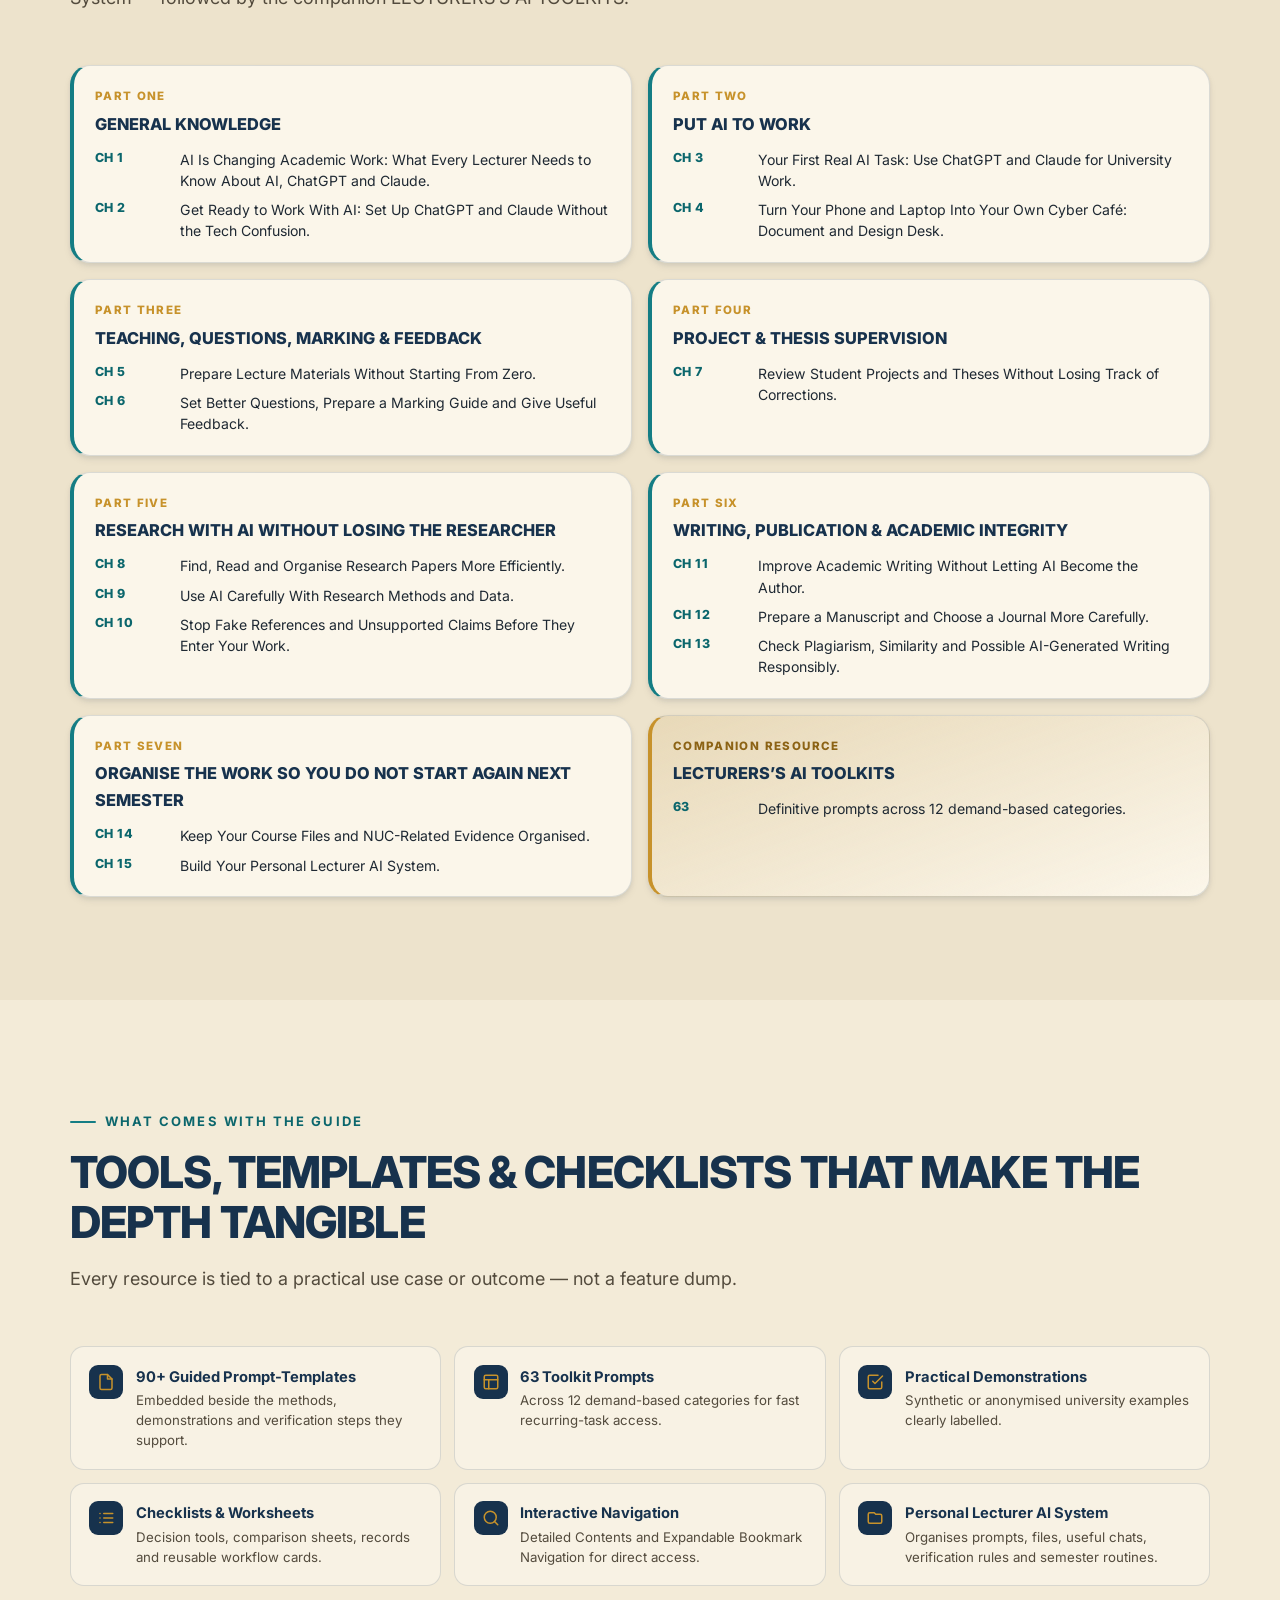
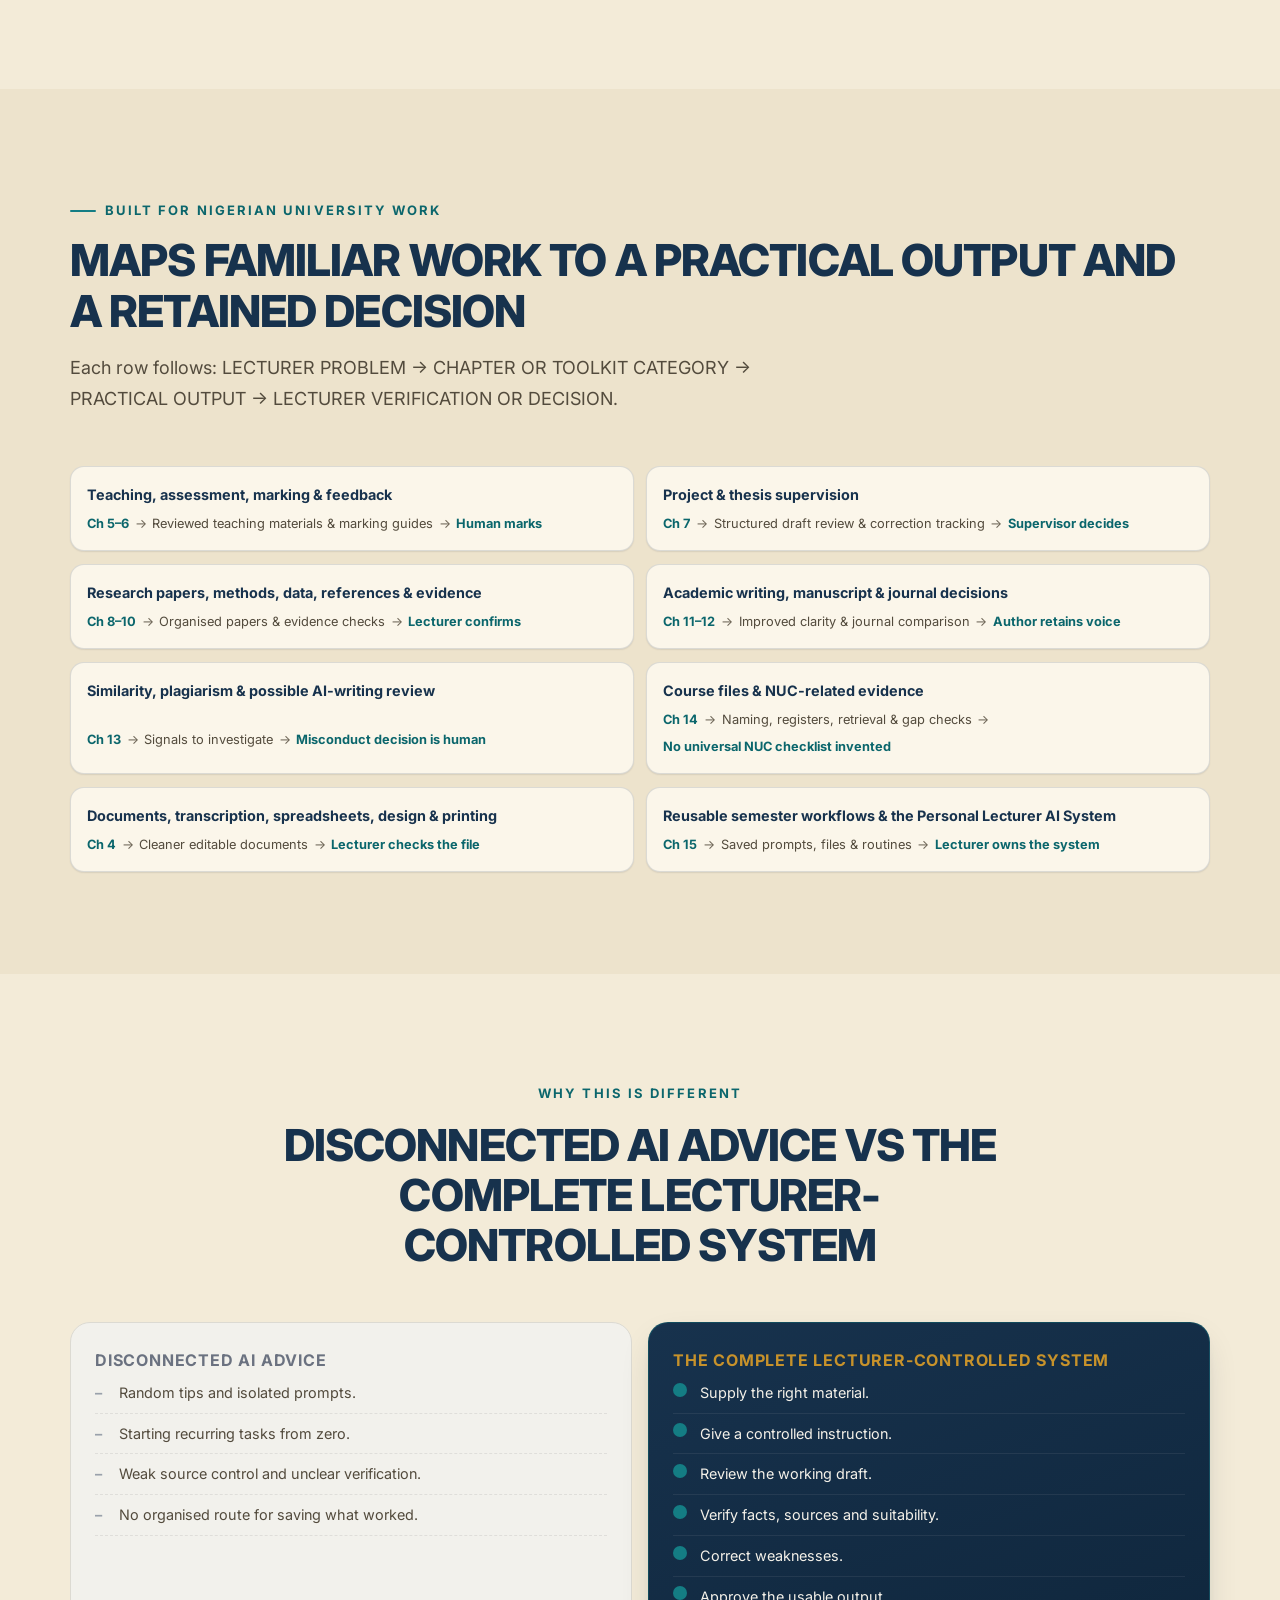
==== commit daba8a77: "Make hero product-proof badges interactive (targeted correction) The five hero proof badges near the" ====
--- a/index.html
+++ b/index.html
@@ -127,12 +127,12 @@
           <p class="hero__body">From lecture preparation and marking guides to project supervision, research papers, meeting minutes, references, manuscripts, course files and NUC-related documentation, learn how to use ChatGPT and Claude to move suitable repetitive work from real material to a checked working output, then save what works for reuse.</p>
           <span class="hero__control"><span class="dot" aria-hidden="true"></span> AI ASSISTS. THE LECTURER DECIDES.</span>
 
-          <div class="hero__proof" role="list" aria-label="Product proof at a glance">
-            <span class="proof-chip" role="listitem"><b>700+</b> PAGES</span>
-            <span class="proof-chip" role="listitem"><b>15</b> PRACTICAL CHAPTERS</span>
-            <span class="proof-chip" role="listitem"><b>90+</b> GUIDED PROMPT-TEMPLATES</span>
-            <span class="proof-chip" role="listitem"><b>63</b> TOOLKIT PROMPTS</span>
-            <span class="proof-chip" role="listitem"><b>12</b> DEMAND-BASED CATEGORIES</span>
+          <div class="hero__proof" role="list" aria-label="Product proof at a glance — select a badge to learn more">
+            <button type="button" class="proof-chip proof-chip--btn" data-proof-go="inside" role="listitem"><b>700+</b> PAGES</button>
+            <button type="button" class="proof-chip proof-chip--btn" data-proof-go="contents" role="listitem"><b>15</b> PRACTICAL CHAPTERS</button>
+            <button type="button" class="proof-chip proof-chip--btn" data-proof-modal="90" role="listitem"><b>90+</b> GUIDED PROMPT-TEMPLATES</button>
+            <button type="button" class="proof-chip proof-chip--btn" data-proof-modal="63" role="listitem"><b>63</b> TOOLKIT PROMPTS</button>
+            <button type="button" class="proof-chip proof-chip--btn" data-proof-modal="12" role="listitem"><b>12</b> DEMAND-BASED CATEGORIES</button>
           </div>
 
           <div class="hero__price-row">
--- a/css/styles.css
+++ b/css/styles.css
@@ -326,6 +326,11 @@
   background:var(--c-warm-100);border:1px solid var(--c-line);font-size:0.78rem;font-weight:700;color:var(--c-navy);letter-spacing:0.01em
 }
 .proof-chip b{color:var(--c-teal-dark)}
+/* Interactive proof-chip badge — reuses existing chip look, adds affordances */
+.proof-chip--btn{cursor:pointer;font:inherit;text-align:left;transition:transform var(--dur) var(--ease),box-shadow var(--dur) var(--ease),border-color var(--dur) var(--ease),background var(--dur) var(--ease)}
+.proof-chip--btn:hover{transform:translateY(-1px);border-color:rgba(20,125,132,0.42);box-shadow:0 6px 14px -6px var(--c-teal-glow)}
+.proof-chip--btn:active{transform:translateY(0)}
+.proof-chip--btn:focus-visible{outline:3px solid var(--c-teal);outline-offset:2px}
 .hero__price-row{margin-top:1.7rem;display:flex;align-items:center;gap:1rem;flex-wrap:wrap}
 .hero__channel{margin-top:1.2rem;display:inline-flex;align-items:center;gap:0.5rem;font-size:0.92rem;font-weight:600;color:var(--c-green)}
 .hero__channel a{color:var(--c-green);border-bottom:1px solid rgba(11,122,83,0.3)}
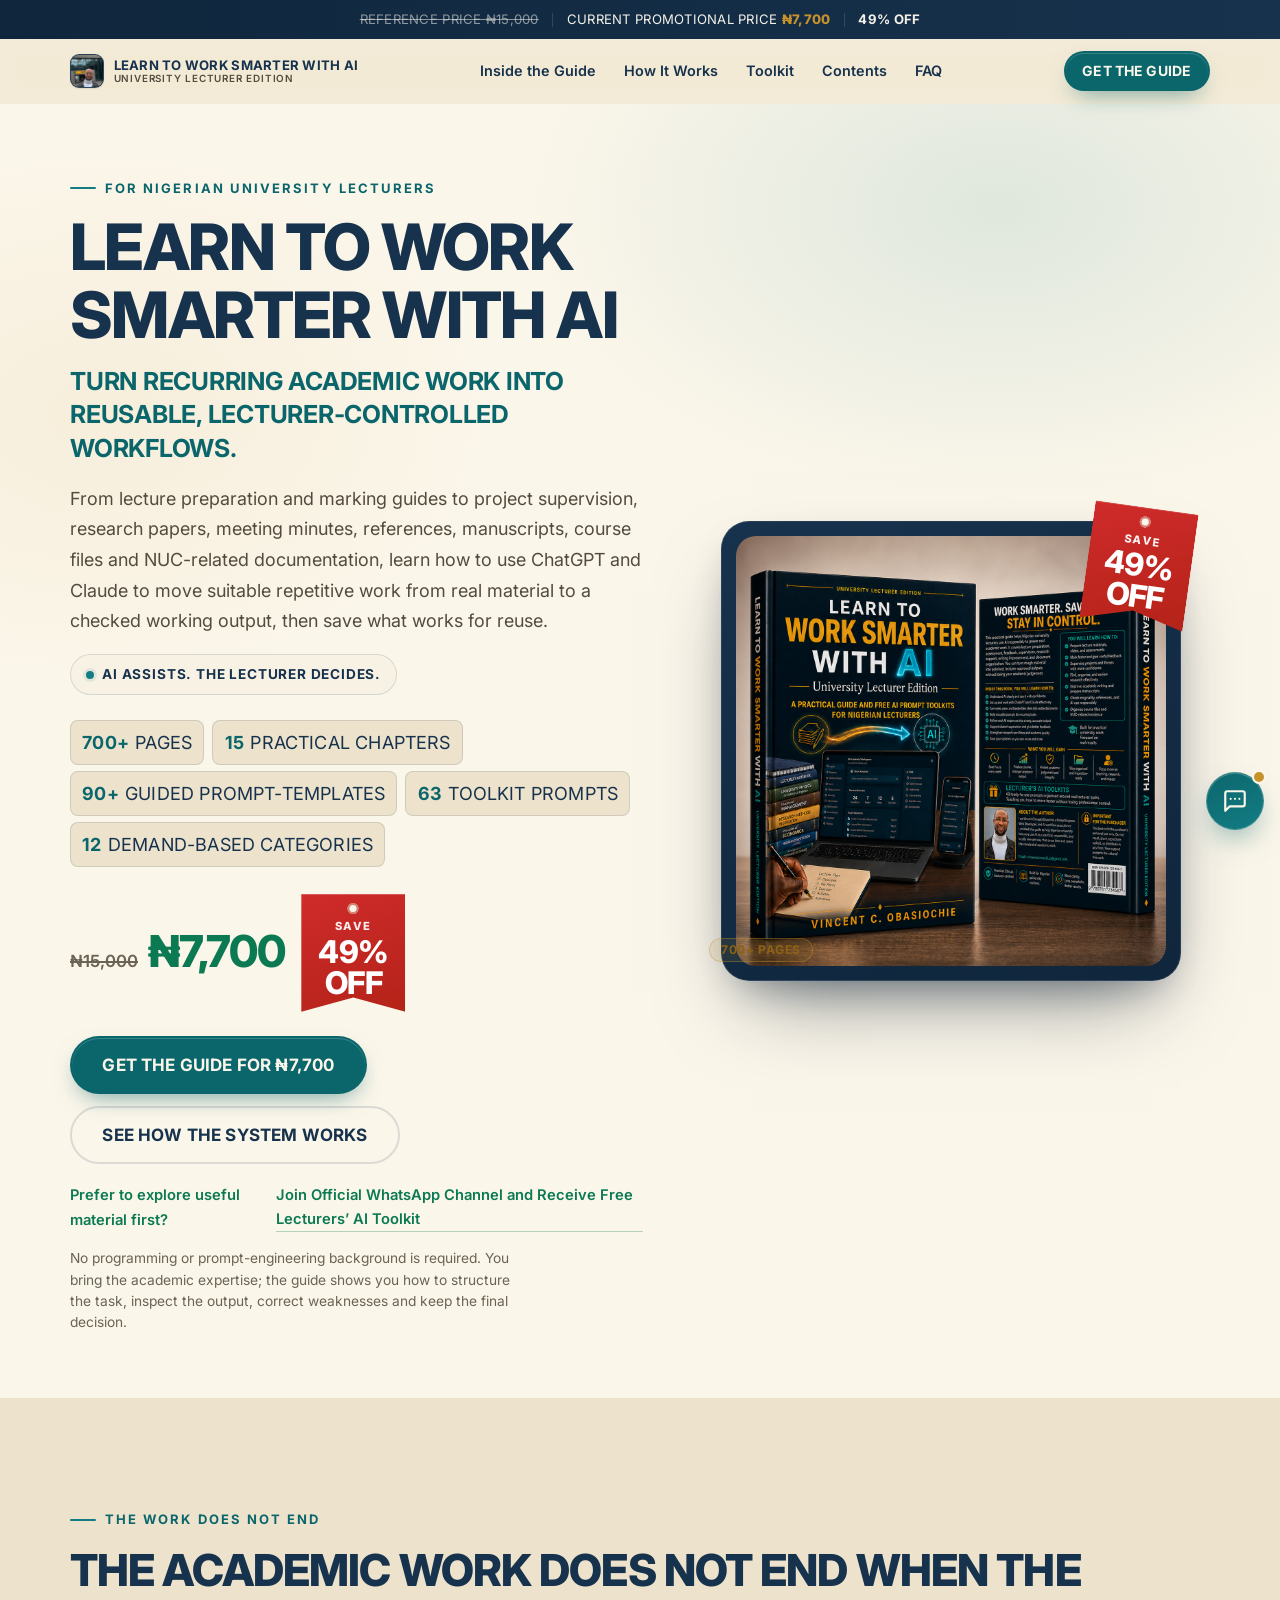
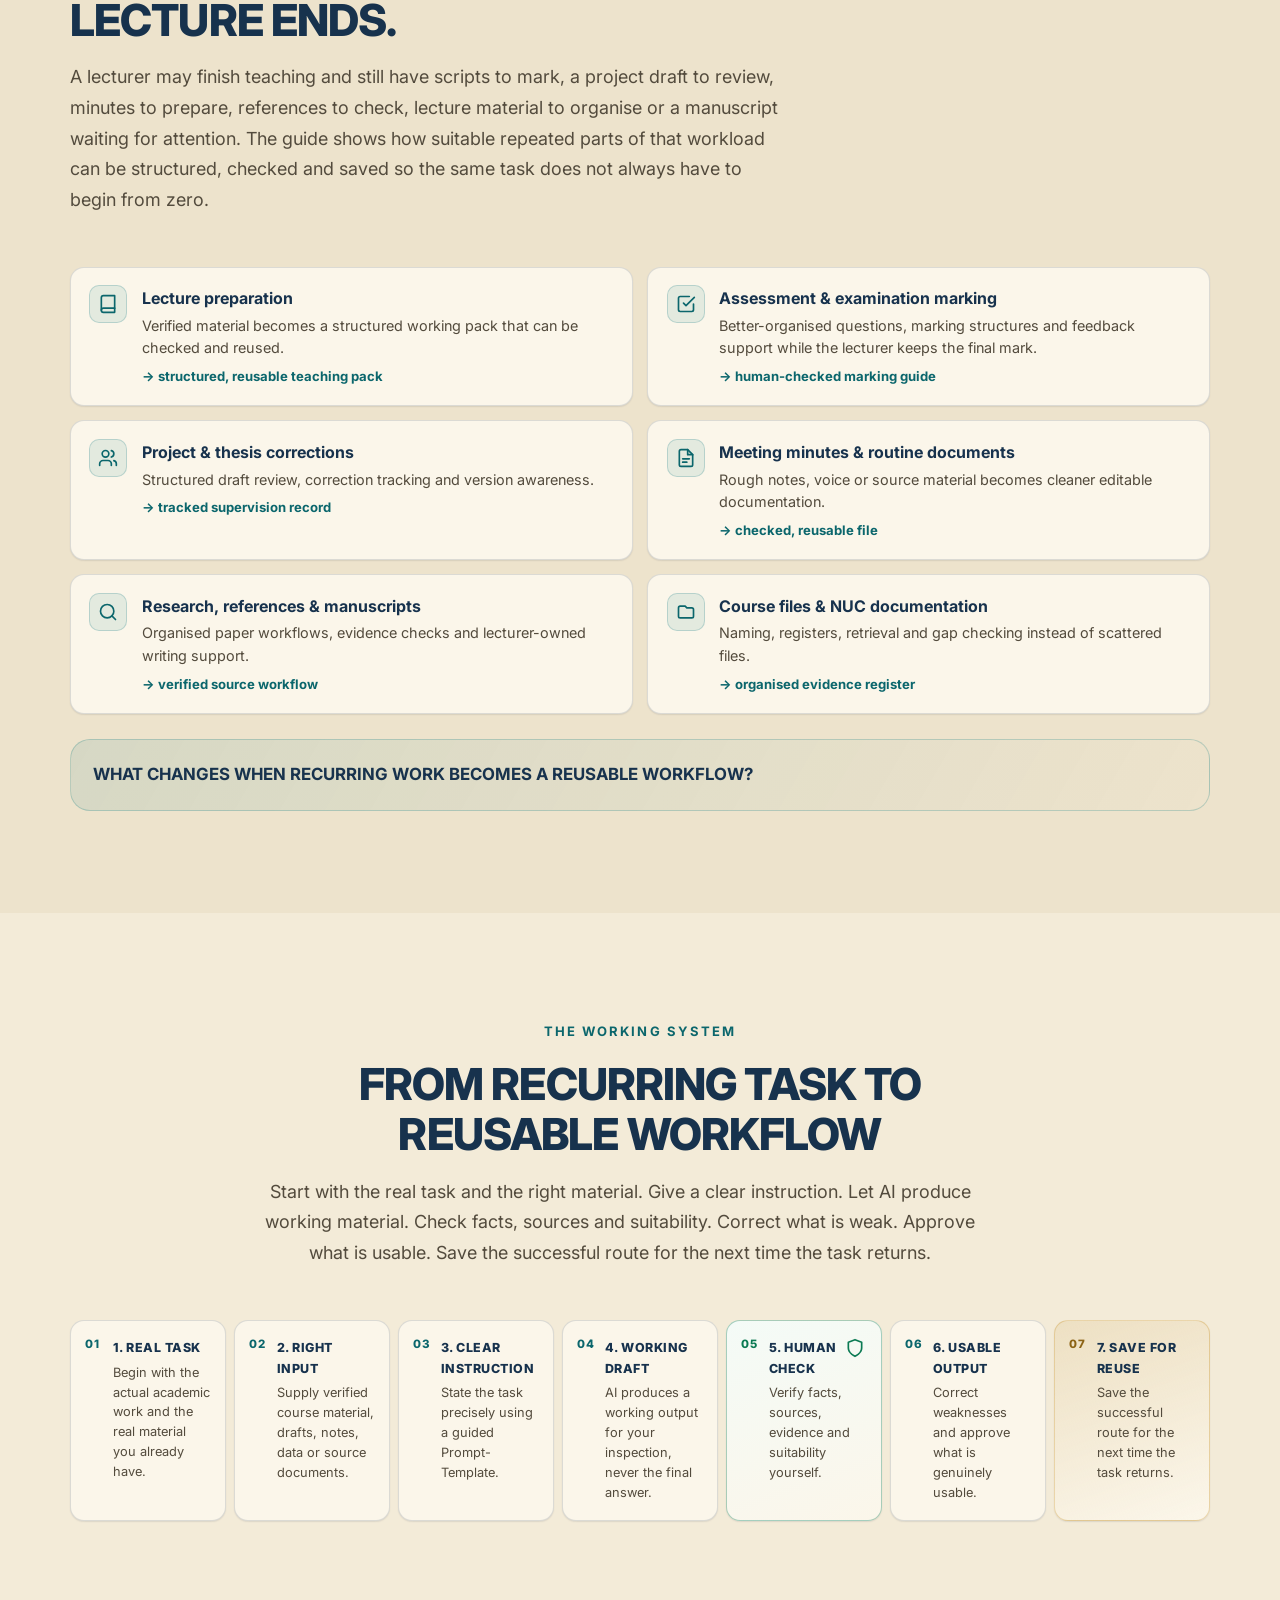
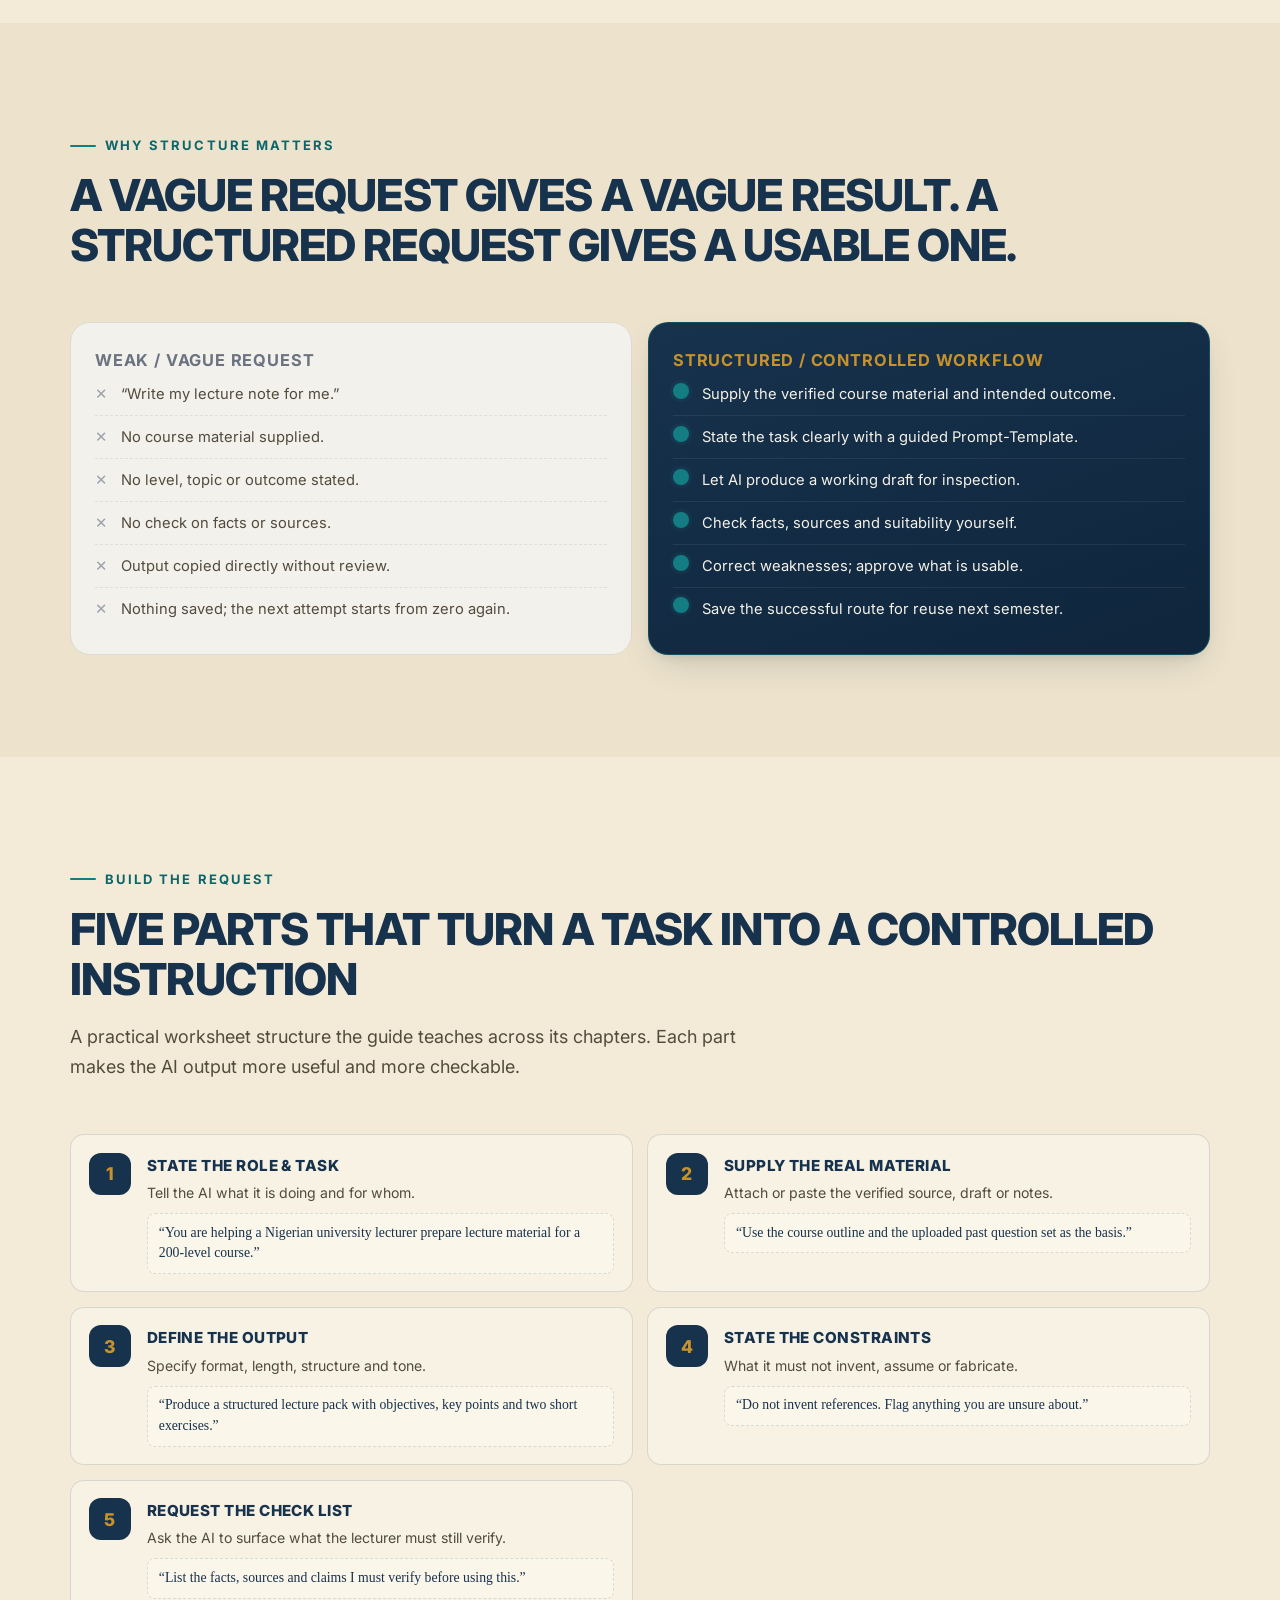
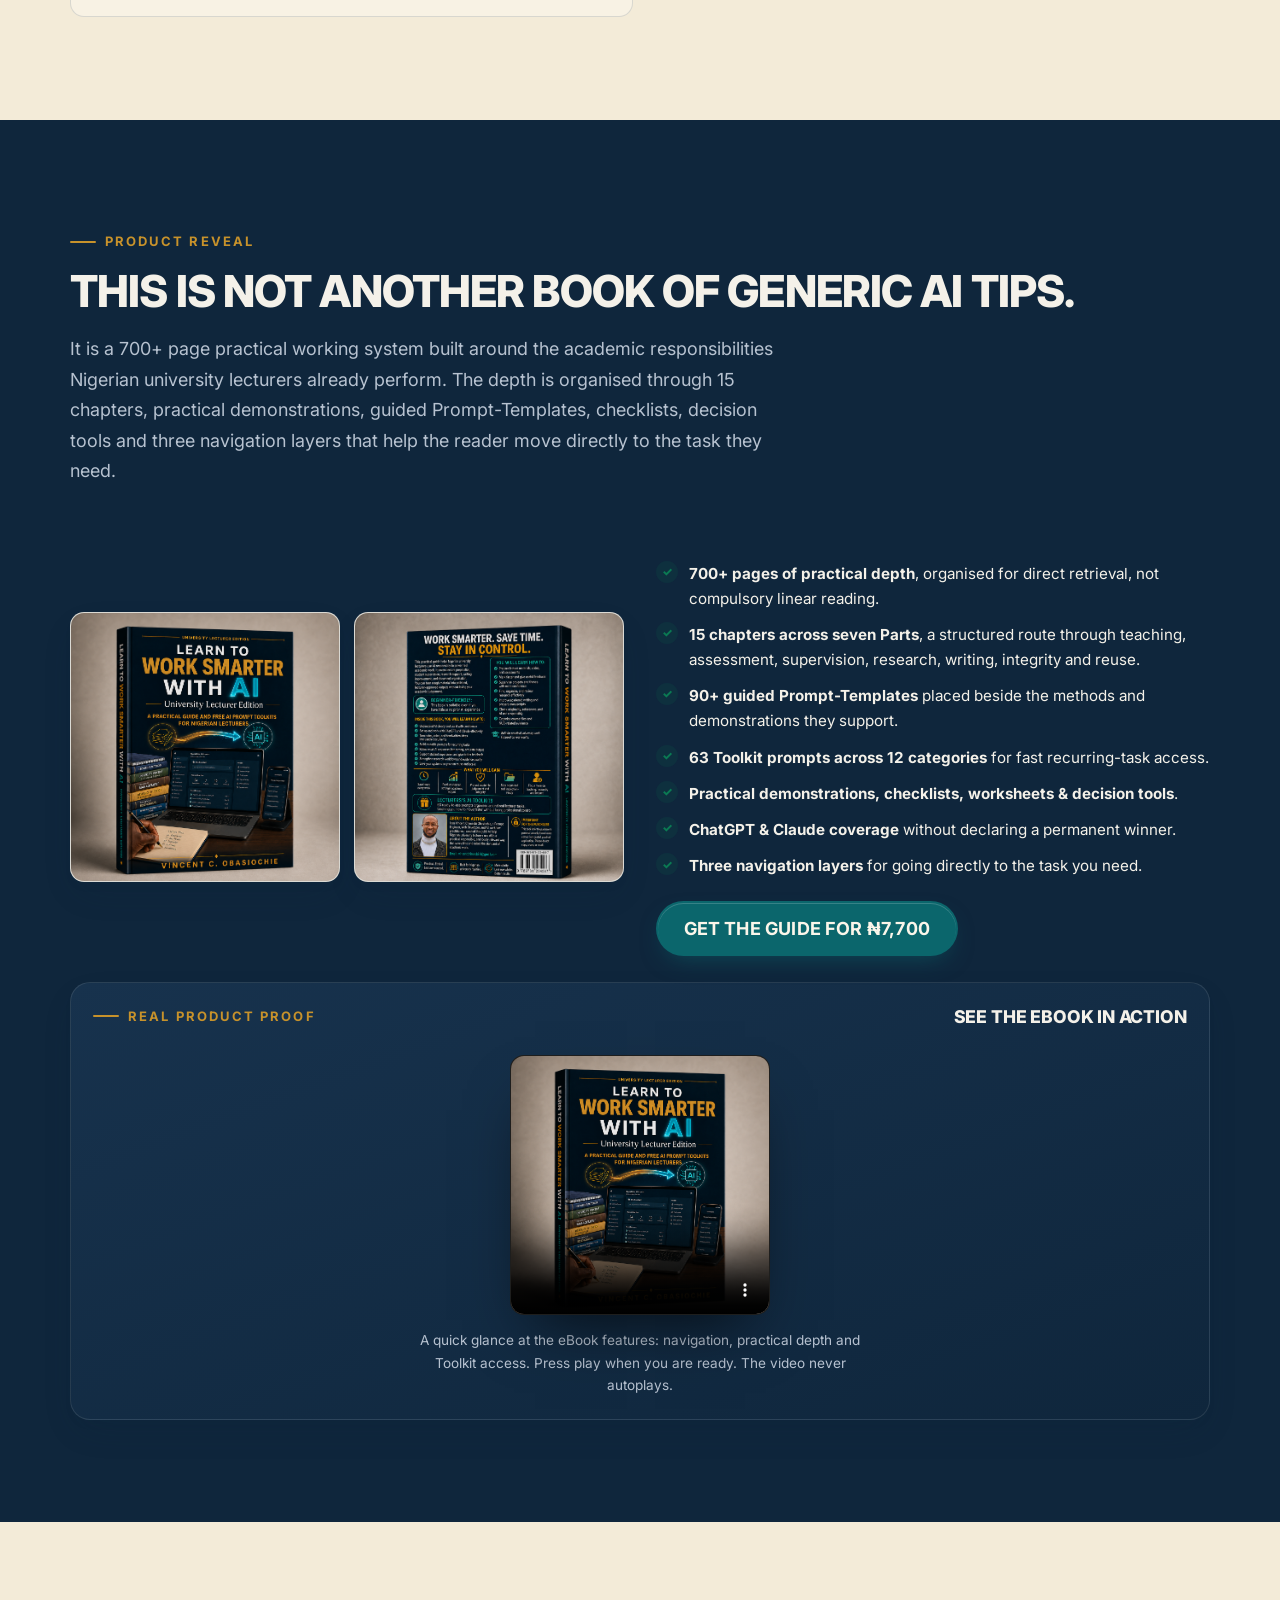
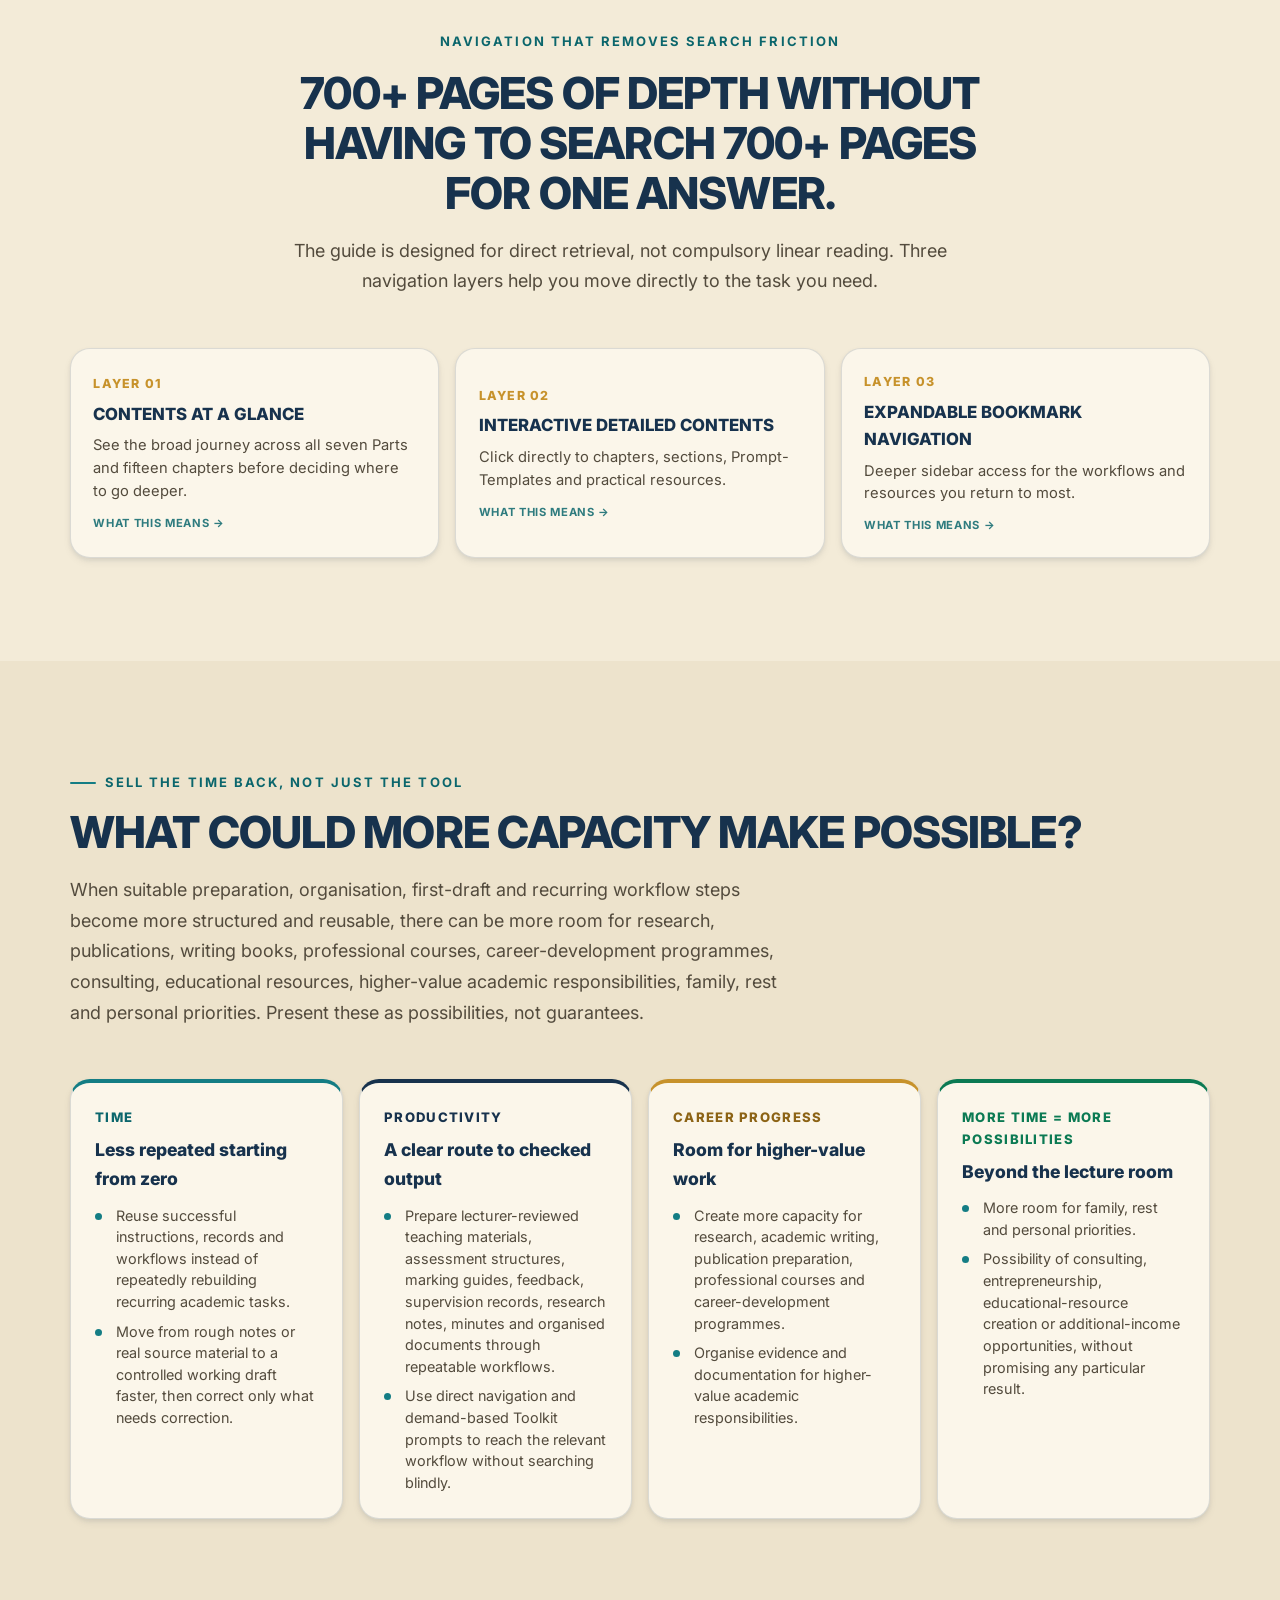
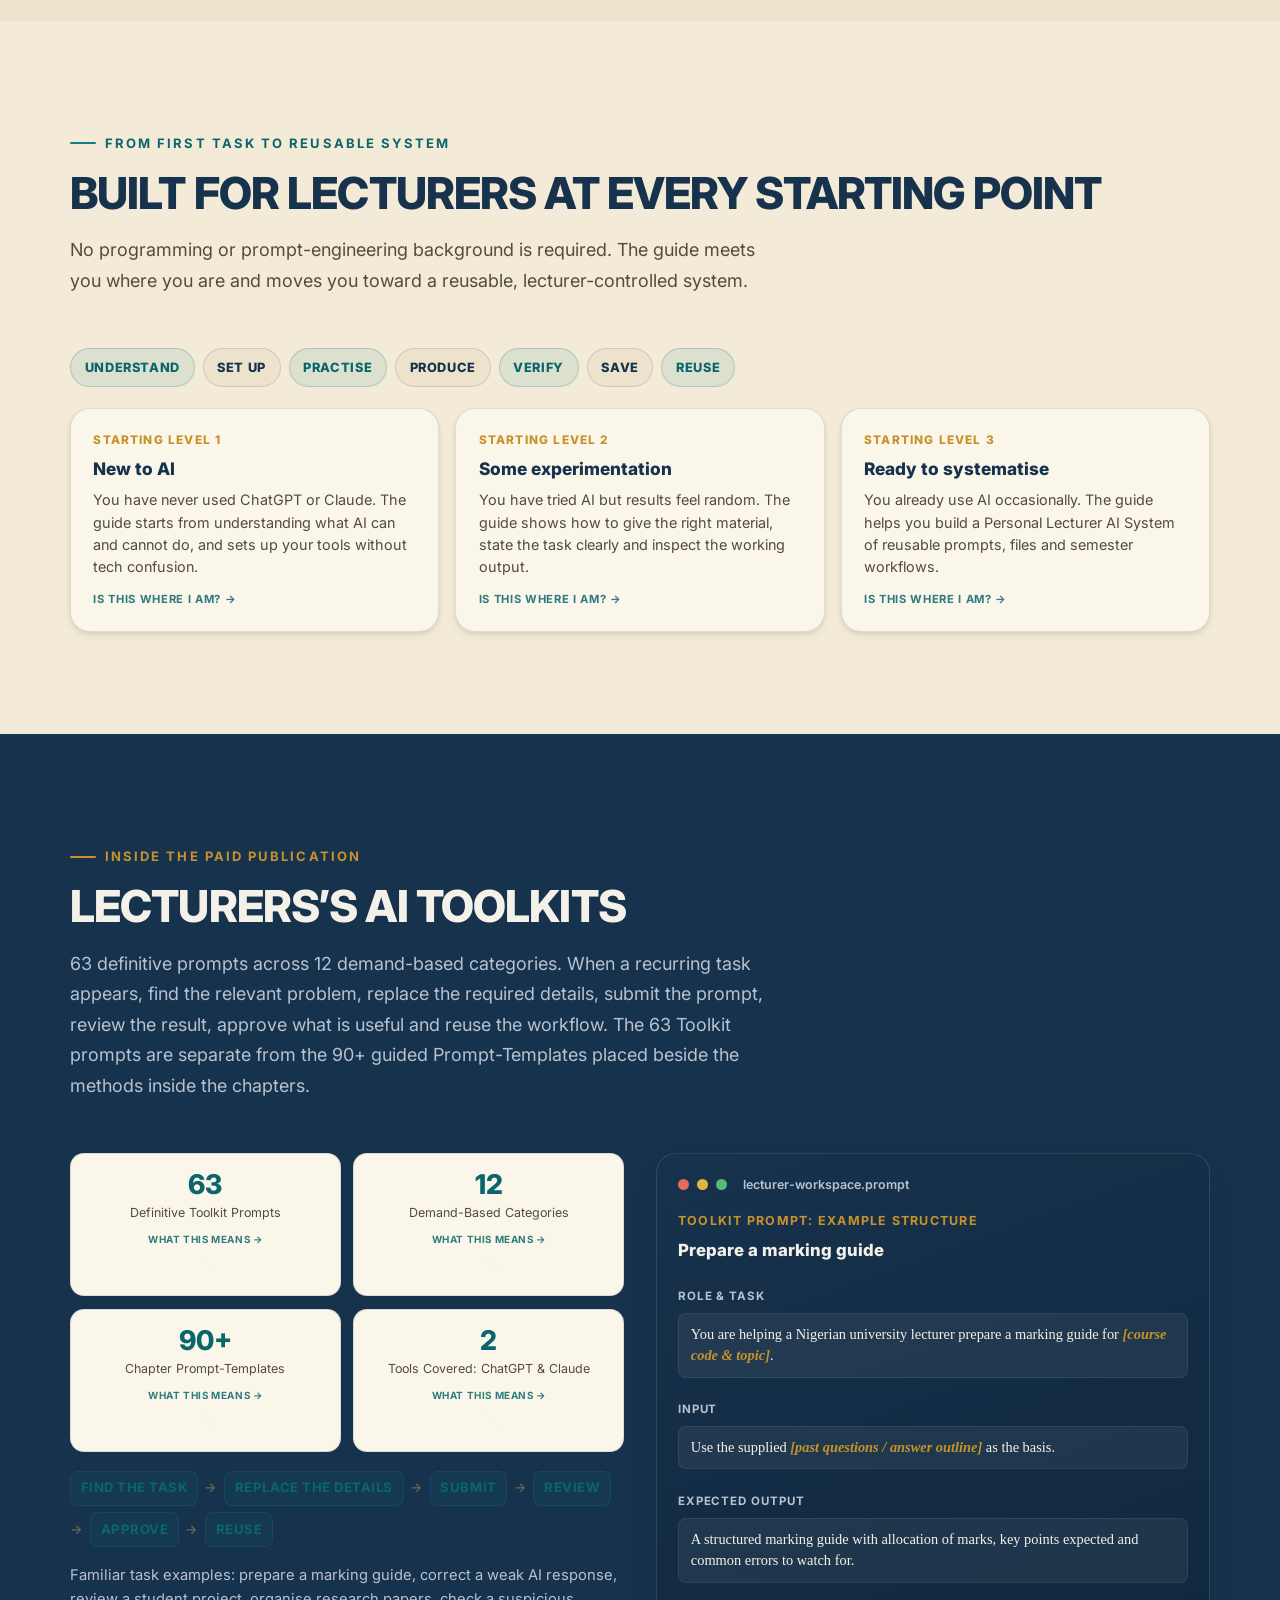
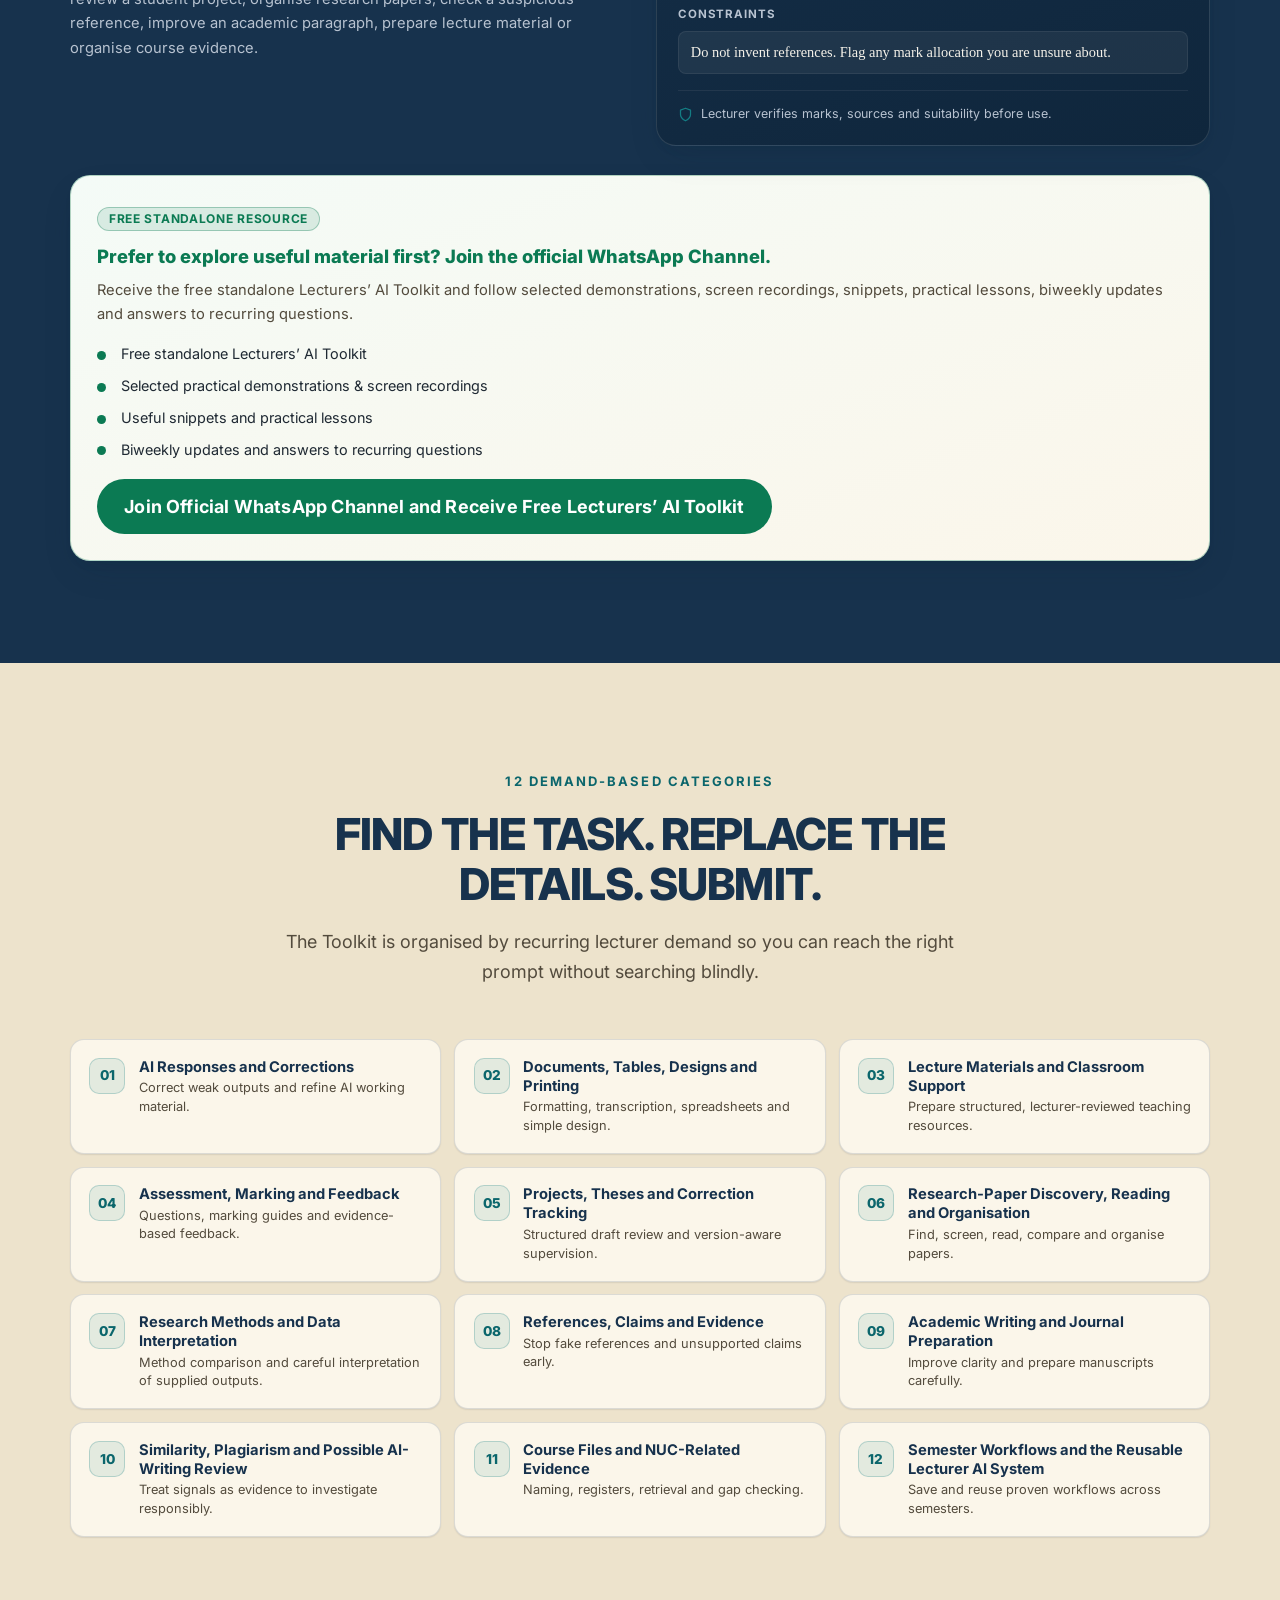
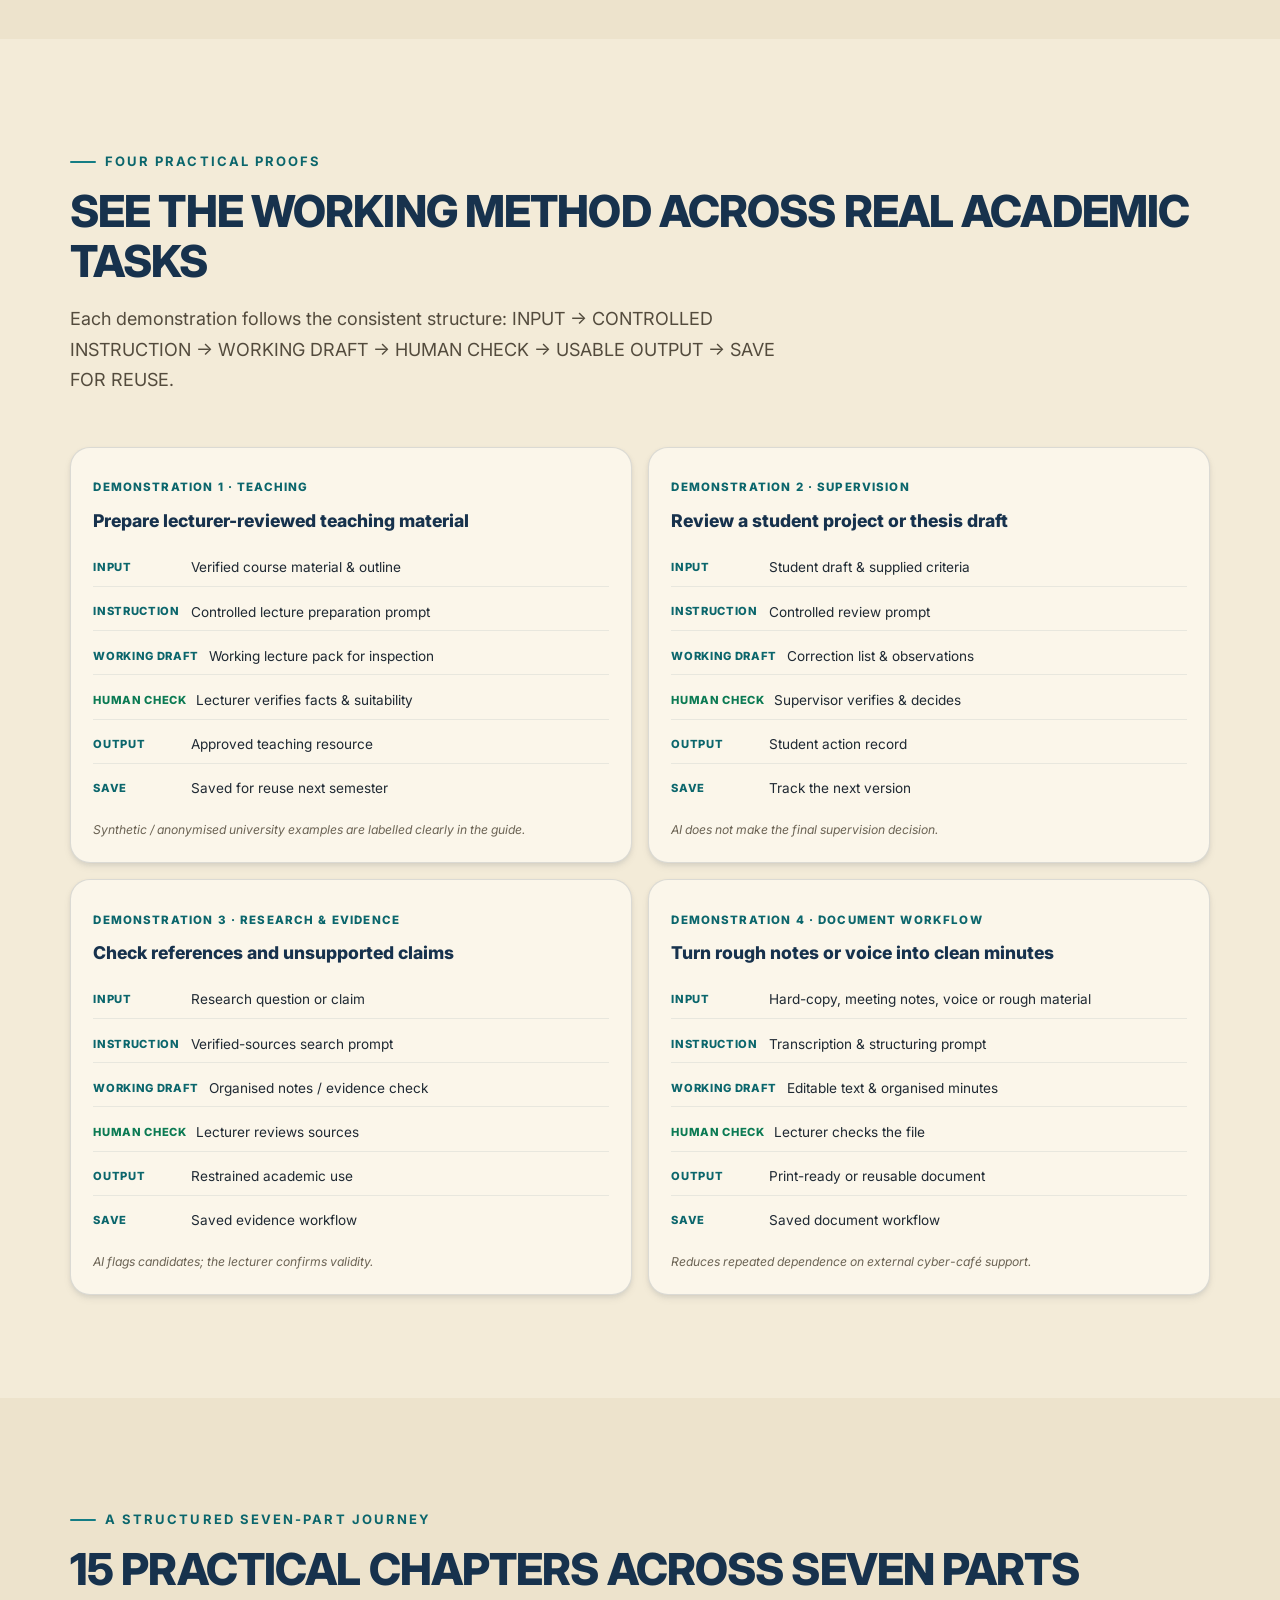
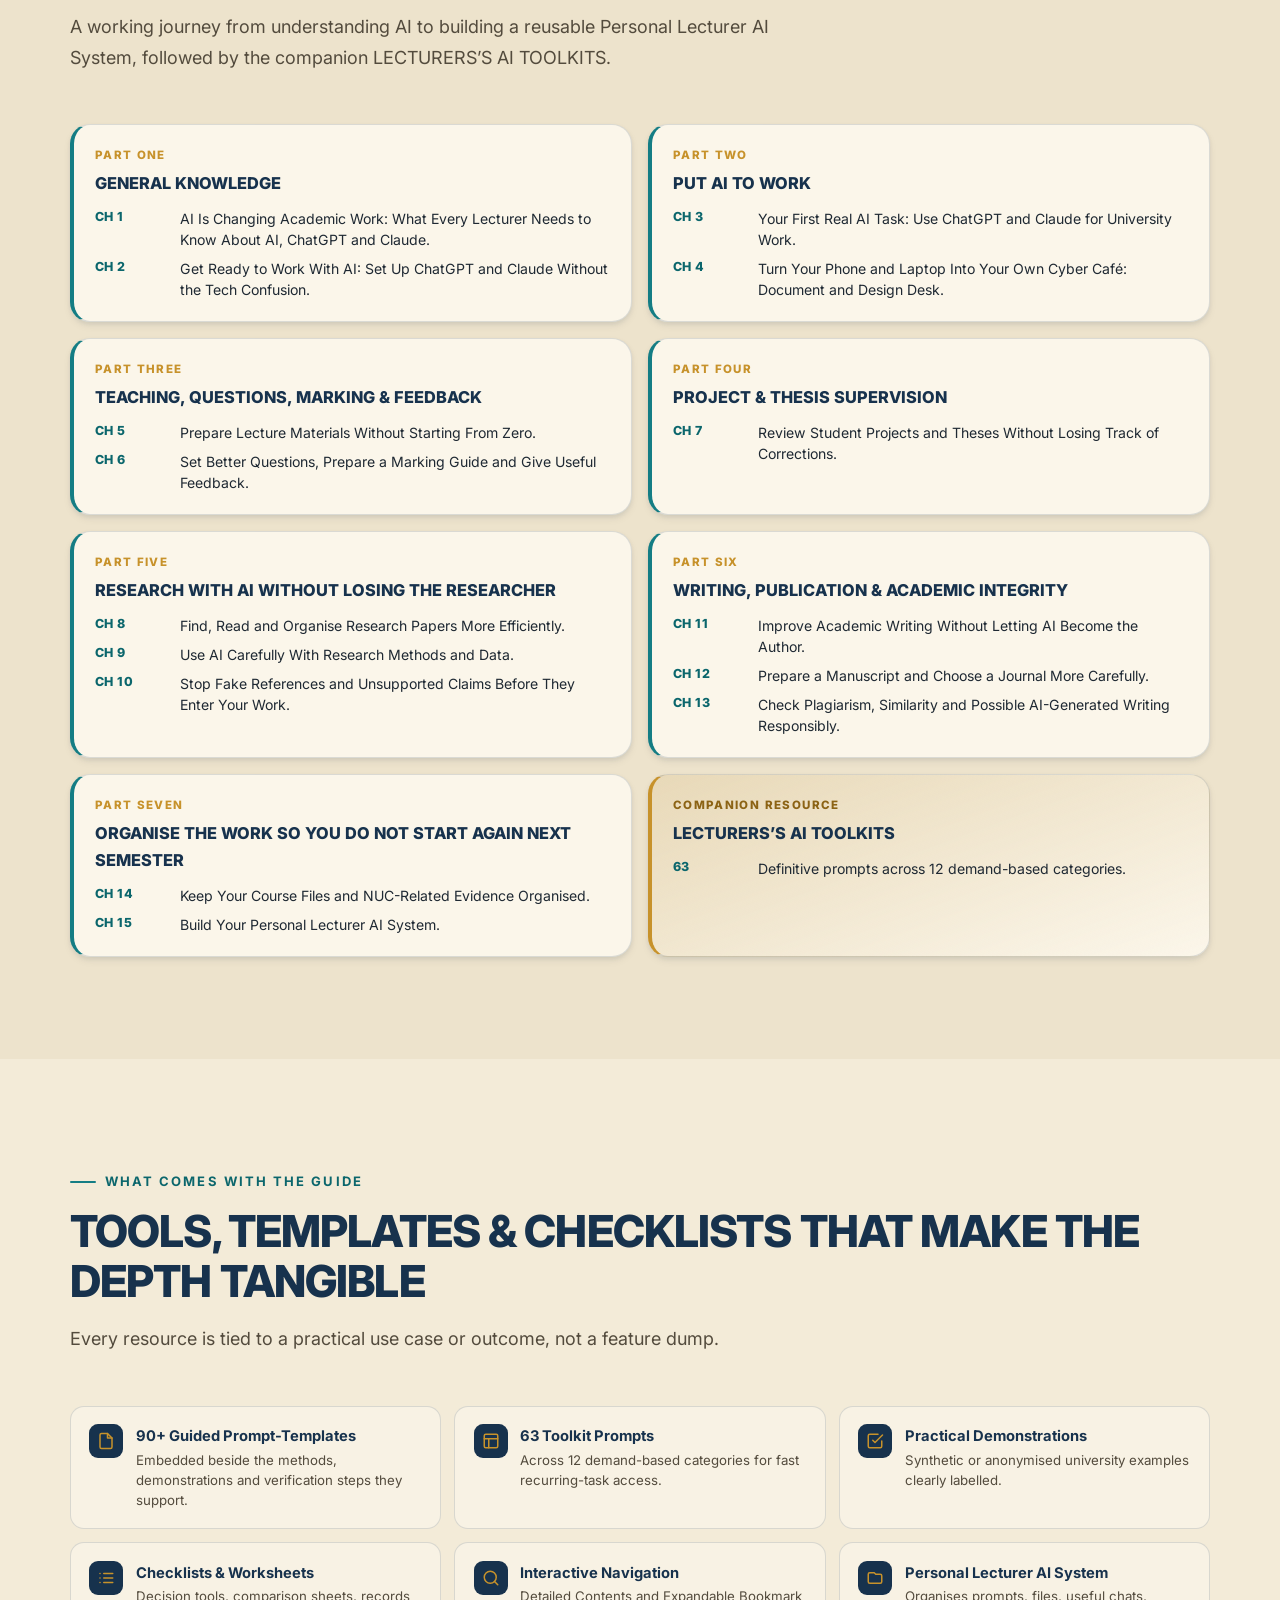
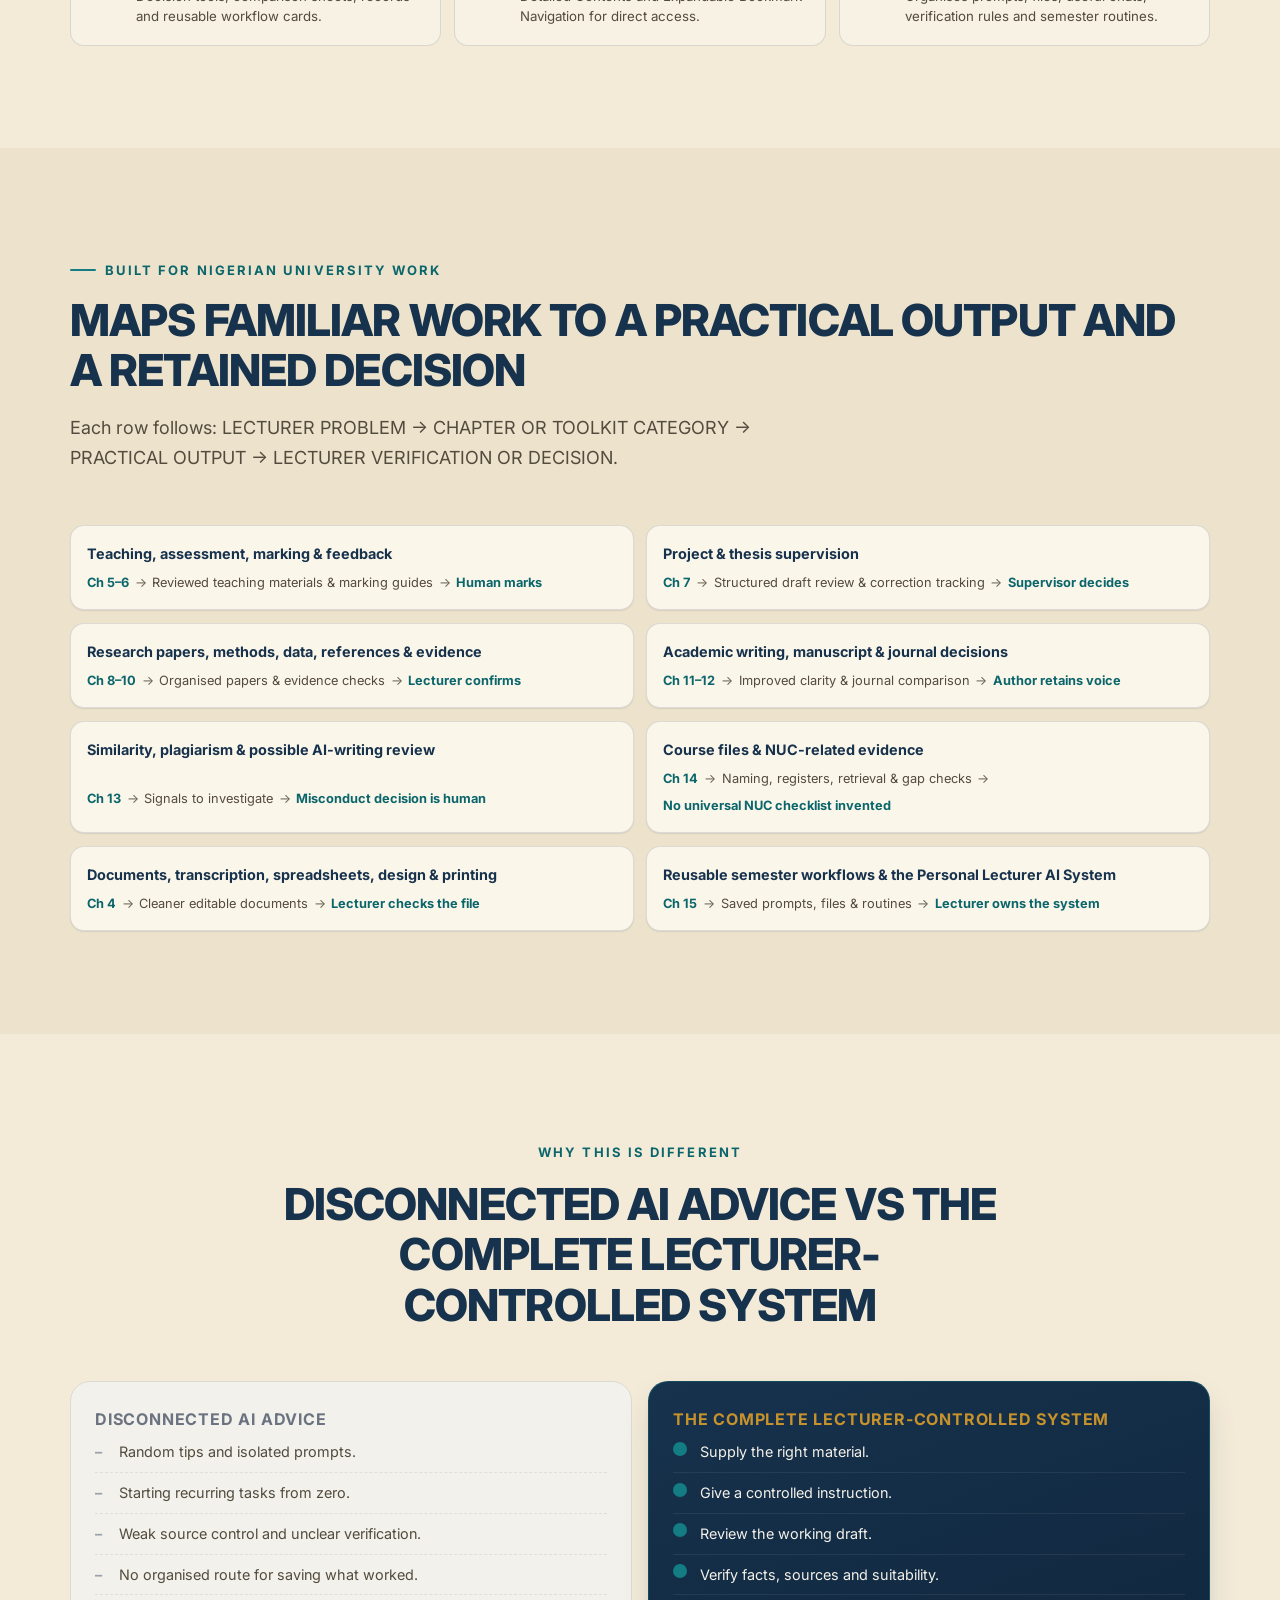
==== commit 17d85ef8: "Interactivity + copy upgrade: nav-layer & starting-level cards; em-dash audit Targeted correction (e" ====
--- a/index.html
+++ b/index.html
@@ -40,7 +40,7 @@
   {
     "@context": "https://schema.org",
     "@type": "Product",
-    "name": "Learn to Work Smarter With AI — University Lecturer Edition",
+    "name": "Learn to Work Smarter With AI: University Lecturer Edition",
     "description": "A 700+ page practical working system and free AI prompt toolkits for Nigerian university lecturers using ChatGPT and Claude to reduce repeated effort while keeping academic judgement human.",
     "brand": { "@type": "Brand", "name": "Learn to Work Smarter With AI" },
     "author": { "@type": "Person", "name": "Vincent Chimaobi Obasiochie" },
@@ -73,7 +73,7 @@
   <!-- ============ HEADER (Section 13) ============ -->
   <header class="site-header" id="header">
     <div class="wrap site-header__inner">
-      <a href="#main" class="brand" aria-label="Learn to Work Smarter With AI — home">
+      <a href="#main" class="brand" aria-label="Learn to Work Smarter With AI, home">
         <span class="brand__mark" aria-hidden="true"><img src="./assets/vincent_chimaobi.png" alt="" /></span>
         <span class="brand__txt">
           <b>LEARN TO WORK SMARTER WITH AI</b>
@@ -127,7 +127,7 @@
           <p class="hero__body">From lecture preparation and marking guides to project supervision, research papers, meeting minutes, references, manuscripts, course files and NUC-related documentation, learn how to use ChatGPT and Claude to move suitable repetitive work from real material to a checked working output, then save what works for reuse.</p>
           <span class="hero__control"><span class="dot" aria-hidden="true"></span> AI ASSISTS. THE LECTURER DECIDES.</span>
 
-          <div class="hero__proof" role="list" aria-label="Product proof at a glance — select a badge to learn more">
+          <div class="hero__proof" role="list" aria-label="Product proof at a glance: select a badge to learn more">
             <button type="button" class="proof-chip proof-chip--btn" data-proof-go="inside" role="listitem"><b>700+</b> PAGES</button>
             <button type="button" class="proof-chip proof-chip--btn" data-proof-go="contents" role="listitem"><b>15</b> PRACTICAL CHAPTERS</button>
             <button type="button" class="proof-chip proof-chip--btn" data-proof-modal="90" role="listitem"><b>90+</b> GUIDED PROMPT-TEMPLATES</button>
@@ -159,7 +159,7 @@
           <div class="product-stage">
             <div class="product-stage__glow" aria-hidden="true"></div>
             <div class="product-stage__frame">
-              <img src="./assets/learntoworksmarter_front&amp;back_cover.png" alt="Learn to Work Smarter With AI — University Lecturer Edition, front and back cover of the 700+ page practical guide for Nigerian university lecturers" width="1254" height="1254" fetchpriority="high" />
+              <img src="./assets/learntoworksmarter_front&amp;back_cover.png" alt="Learn to Work Smarter With AI, University Lecturer Edition, front and back cover of the 700+ page practical guide for Nigerian university lecturers" width="1254" height="1254" fetchpriority="high" />
             </div>
             <div class="product-stage__tag">
               <div class="sale-tag sale-tag--lg" aria-label="49 percent off">
@@ -227,7 +227,7 @@
           <div class="method-step reveal-on-scroll" role="listitem"><h3>1. REAL TASK</h3><p>Begin with the actual academic work and the real material you already have.</p></div>
           <div class="method-step reveal-on-scroll" role="listitem"><h3>2. RIGHT INPUT</h3><p>Supply verified course material, drafts, notes, data or source documents.</p></div>
           <div class="method-step reveal-on-scroll" role="listitem"><h3>3. CLEAR INSTRUCTION</h3><p>State the task precisely using a guided Prompt-Template.</p></div>
-          <div class="method-step reveal-on-scroll" role="listitem"><h3>4. WORKING DRAFT</h3><p>AI produces a working output for your inspection — never the final answer.</p></div>
+          <div class="method-step reveal-on-scroll" role="listitem"><h3>4. WORKING DRAFT</h3><p>AI produces a working output for your inspection, never the final answer.</p></div>
           <div class="method-step method-step--human reveal-on-scroll" role="listitem"><h3>5. HUMAN CHECK</h3><p>Verify facts, sources, evidence and suitability yourself.</p><span class="method-step__shield" aria-hidden="true"><svg width="20" height="20" viewBox="0 0 24 24" fill="none" stroke="currentColor" stroke-width="2" stroke-linecap="round" stroke-linejoin="round"><path d="M12 22s8-4 8-10V5l-8-3-8 3v7c0 6 8 10 8 10z"/></svg></span></div>
           <div class="method-step reveal-on-scroll" role="listitem"><h3>6. USABLE OUTPUT</h3><p>Correct weaknesses and approve what is genuinely usable.</p></div>
           <div class="method-step method-step--save reveal-on-scroll" role="listitem"><h3>7. SAVE FOR REUSE</h3><p>Save the successful route for the next time the task returns.</p></div>
@@ -251,7 +251,7 @@
               <li>No level, topic or outcome stated.</li>
               <li>No check on facts or sources.</li>
               <li>Output copied directly without review.</li>
-              <li>Nothing saved — the next attempt starts from zero again.</li>
+              <li>Nothing saved; the next attempt starts from zero again.</li>
             </ul>
           </div>
           <div class="compare__col compare__strong reveal-on-scroll">
@@ -305,8 +305,8 @@
           </div>
           <div>
             <div class="reveal__points">
-              <div class="reveal__point"><span class="tick" aria-hidden="true">✓</span><span><b>700+ pages of practical depth</b> — organised for direct retrieval, not compulsory linear reading.</span></div>
-              <div class="reveal__point"><span class="tick" aria-hidden="true">✓</span><span><b>15 chapters across seven Parts</b> — a structured route through teaching, assessment, supervision, research, writing, integrity and reuse.</span></div>
+              <div class="reveal__point"><span class="tick" aria-hidden="true">✓</span><span><b>700+ pages of practical depth</b>, organised for direct retrieval, not compulsory linear reading.</span></div>
+              <div class="reveal__point"><span class="tick" aria-hidden="true">✓</span><span><b>15 chapters across seven Parts</b>, a structured route through teaching, assessment, supervision, research, writing, integrity and reuse.</span></div>
               <div class="reveal__point"><span class="tick" aria-hidden="true">✓</span><span><b>90+ guided Prompt-Templates</b> placed beside the methods and demonstrations they support.</span></div>
               <div class="reveal__point"><span class="tick" aria-hidden="true">✓</span><span><b>63 Toolkit prompts across 12 categories</b> for fast recurring-task access.</span></div>
               <div class="reveal__point"><span class="tick" aria-hidden="true">✓</span><span><b>Practical demonstrations, checklists, worksheets &amp; decision tools</b>.</span></div>
@@ -325,12 +325,12 @@
           </div>
           <div class="video-block__media">
             <div class="video-shell">
-              <video controls preload="none" poster="./assets/front_cover.png" aria-label="Quick glance at the eBook pro features — user-controlled playback">
+              <video controls preload="none" poster="./assets/front_cover.png" aria-label="Quick glance at the eBook pro features, user-controlled playback">
                 <source src="./assets/Quick_glance_of_the_eBook_pro_features.mp4" type="video/mp4" />
                 Your browser does not support the video tag. The eBook feature video is available at /assets/Quick_glance_of_the_eBook_pro_features.mp4.
               </video>
             </div>
-            <p class="video-caption">A quick glance at the eBook features — navigation, practical depth and Toolkit access. Press play when you are ready. The video never autoplays.</p>
+            <p class="video-caption">A quick glance at the eBook features: navigation, practical depth and Toolkit access. Press play when you are ready. The video never autoplays.</p>
           </div>
         </div>
       </div>
@@ -345,21 +345,24 @@
           <p class="section-lead">The guide is designed for direct retrieval, not compulsory linear reading. Three navigation layers help you move directly to the task you need.</p>
         </div>
         <div class="nav-layers">
-          <div class="nav-layer frame frame--hover reveal-on-scroll">
+          <button type="button" class="nav-layer frame frame--hover reveal-on-scroll card--btn" data-info-card="nav1" aria-haspopup="dialog" aria-expanded="false">
             <div class="nav-layer__num">LAYER 01</div>
             <h3>CONTENTS AT A GLANCE</h3>
             <p>See the broad journey across all seven Parts and fifteen chapters before deciding where to go deeper.</p>
-          </div>
-          <div class="nav-layer frame frame--hover reveal-on-scroll">
+            <span class="card--btn-hint" aria-hidden="true">What this means →</span>
+          </button>
+          <button type="button" class="nav-layer frame frame--hover reveal-on-scroll card--btn" data-info-card="nav2" aria-haspopup="dialog" aria-expanded="false">
             <div class="nav-layer__num">LAYER 02</div>
             <h3>INTERACTIVE DETAILED CONTENTS</h3>
             <p>Click directly to chapters, sections, Prompt-Templates and practical resources.</p>
-          </div>
-          <div class="nav-layer frame frame--hover reveal-on-scroll">
+            <span class="card--btn-hint" aria-hidden="true">What this means →</span>
+          </button>
+          <button type="button" class="nav-layer frame frame--hover reveal-on-scroll card--btn" data-info-card="nav3" aria-haspopup="dialog" aria-expanded="false">
             <div class="nav-layer__num">LAYER 03</div>
             <h3>EXPANDABLE BOOKMARK NAVIGATION</h3>
             <p>Deeper sidebar access for the workflows and resources you return to most.</p>
-          </div>
+            <span class="card--btn-hint" aria-hidden="true">What this means →</span>
+          </button>
         </div>
       </div>
     </section>
@@ -402,7 +405,7 @@
             <div class="pillar__title">Beyond the lecture room</div>
             <ul>
               <li>More room for family, rest and personal priorities.</li>
-              <li>Possibility of consulting, entrepreneurship, educational-resource creation or additional-income opportunities — without promising any particular result.</li>
+              <li>Possibility of consulting, entrepreneurship, educational-resource creation or additional-income opportunities, without promising any particular result.</li>
             </ul>
           </div>
         </div>
@@ -427,21 +430,24 @@
           <span class="prog-step">REUSE</span>
         </div>
         <div class="path-cards">
-          <div class="path-card frame frame--hover reveal-on-scroll">
+          <button type="button" class="path-card frame frame--hover reveal-on-scroll card--btn" data-info-card="path1" aria-haspopup="dialog" aria-expanded="false">
             <div class="path-card__lvl">STARTING LEVEL 1</div>
             <h3>New to AI</h3>
             <p>You have never used ChatGPT or Claude. The guide starts from understanding what AI can and cannot do, and sets up your tools without tech confusion.</p>
-          </div>
-          <div class="path-card frame frame--hover reveal-on-scroll">
+            <span class="card--btn-hint" aria-hidden="true">Is this where I am? →</span>
+          </button>
+          <button type="button" class="path-card frame frame--hover reveal-on-scroll card--btn" data-info-card="path2" aria-haspopup="dialog" aria-expanded="false">
             <div class="path-card__lvl">STARTING LEVEL 2</div>
             <h3>Some experimentation</h3>
             <p>You have tried AI but results feel random. The guide shows how to give the right material, state the task clearly and inspect the working output.</p>
-          </div>
-          <div class="path-card frame frame--hover reveal-on-scroll">
+            <span class="card--btn-hint" aria-hidden="true">Is this where I am? →</span>
+          </button>
+          <button type="button" class="path-card frame frame--hover reveal-on-scroll card--btn" data-info-card="path3" aria-haspopup="dialog" aria-expanded="false">
             <div class="path-card__lvl">STARTING LEVEL 3</div>
             <h3>Ready to systematise</h3>
             <p>You already use AI occasionally. The guide helps you build a Personal Lecturer AI System of reusable prompts, files and semester workflows.</p>
-          </div>
+            <span class="card--btn-hint" aria-hidden="true">Is this where I am? →</span>
+          </button>
         </div>
       </div>
     </section>
@@ -476,7 +482,7 @@
 
           <div class="prompt-preview">
             <div class="prompt-preview__bar"><i></i><i></i><i></i><b>lecturer-workspace.prompt</b></div>
-            <div class="prompt-preview__title">TOOLKIT PROMPT — EXAMPLE STRUCTURE</div>
+            <div class="prompt-preview__title">TOOLKIT PROMPT: EXAMPLE STRUCTURE</div>
             <div class="prompt-preview__h">Prepare a marking guide</div>
             <div class="prompt-preview__field">
               <label>ROLE &amp; TASK</label>
@@ -613,7 +619,7 @@
         <div class="section-head">
           <span class="eyebrow">A STRUCTURED SEVEN-PART JOURNEY</span>
           <h2 class="section-h2" id="contents-h2">15 PRACTICAL CHAPTERS ACROSS SEVEN PARTS</h2>
-          <p class="section-lead">A working journey from understanding AI to building a reusable Personal Lecturer AI System — followed by the companion LECTURERS&rsquo;S AI TOOLKITS.</p>
+          <p class="section-lead">A working journey from understanding AI to building a reusable Personal Lecturer AI System, followed by the companion LECTURERS&rsquo;S AI TOOLKITS.</p>
         </div>
         <div class="parts">
           <div class="part reveal-on-scroll">
@@ -682,7 +688,7 @@
         <div class="section-head">
           <span class="eyebrow">WHAT COMES WITH THE GUIDE</span>
           <h2 class="section-h2" id="res-h2">TOOLS, TEMPLATES &amp; CHECKLISTS THAT MAKE THE DEPTH TANGIBLE</h2>
-          <p class="section-lead">Every resource is tied to a practical use case or outcome — not a feature dump.</p>
+          <p class="section-lead">Every resource is tied to a practical use case or outcome, not a feature dump.</p>
         </div>
         <div class="resources">
           <div class="resource reveal-on-scroll"><div class="resource__ic"><svg viewBox="0 0 24 24" fill="none" stroke="currentColor" stroke-width="2" stroke-linecap="round" stroke-linejoin="round"><path d="M14 2H6a2 2 0 0 0-2 2v16a2 2 0 0 0 2 2h12a2 2 0 0 0 2-2V8z"/><path d="M14 2v6h6"/></svg></div><div><h3>90+ Guided Prompt-Templates</h3><p>Embedded beside the methods, demonstrations and verification steps they support.</p></div></div>
@@ -848,7 +854,7 @@
         <div class="section-head">
           <span class="eyebrow">NOT READY TO BUY YET?</span>
           <h2 class="section-h2" id="ch-h2">STAY CONNECTED AND START WITH SOMETHING USEFUL</h2>
-          <p class="section-lead">The WhatsApp Channel is a lead-acquisition and nurture route — not a checkout route. Join to receive the free standalone Lecturers&rsquo; AI Toolkit and follow useful material as you decide.</p>
+          <p class="section-lead">The WhatsApp Channel is a lead-acquisition and nurture route, not a checkout route. Join to receive the free standalone Lecturers&rsquo; AI Toolkit and follow useful material as you decide.</p>
         </div>
         <div class="channel-card reveal-on-scroll">
           <span class="badge badge--success">FREE STANDALONE RESOURCE</span>
@@ -972,7 +978,7 @@
             <span class="eyebrow">AUTHOR</span>
             <h3 id="creator-h2">Vincent Chimaobi Obasiochie</h3>
             <div class="creator__role">Creator, Work Smarter With AI</div>
-            <p>Vincent Chimaobi Obasiochie (V.C Obasiochie) is the author of the Learn to Work Smarter With AI series. The University Lecturer Edition is a completed 700+ page practical working system built around the academic responsibilities Nigerian university lecturers already perform — not abstract AI theory or random prompt collections.</p>
+            <p>Vincent Chimaobi Obasiochie (V.C Obasiochie) is the author of the Learn to Work Smarter With AI series. The University Lecturer Edition is a completed 700+ page practical working system built around the academic responsibilities Nigerian university lecturers already perform, not abstract AI theory or random prompt collections.</p>
             <div style="margin-top:1rem"><a href="https://vincentdesiigner.github.io/" class="btn btn--ghost-light btn--sm" rel="noopener" target="_blank" aria-label="View Vincent's portfolio (opens in a new tab)">VIEW VINCENT&rsquo;S PORTFOLIO</a></div>
           </div>
         </div>
@@ -1014,7 +1020,7 @@
         </div>
         <div class="footer-col">
           <h4>Get the Guide</h4>
-          <a href="https://selar.com/k7j717m263" target="_blank" rel="noopener">Buy on Selar — ₦7,700</a>
+          <a href="https://selar.com/k7j717m263" target="_blank" rel="noopener">Buy on Selar: ₦7,700</a>
           <a href="#offer">See what&rsquo;s included</a>
           <a href="#contents">Guide contents</a>
           <a href="#faq">FAQ</a>
@@ -1055,7 +1061,7 @@
       <b>GET THE GUIDE</b>
       <span>₦15,000</span>
     </div>
-    <a href="https://selar.com/k7j717m263" class="btn btn--primary" rel="noopener" target="_blank">₦7,700 — GET IT</a>
+    <a href="https://selar.com/k7j717m263" class="btn btn--primary" rel="noopener" target="_blank">₦7,700: GET IT</a>
   </div>
 
   <!-- ============ AI SALES ASSISTANT (Section 1K) ============ -->
--- a/css/styles.css
+++ b/css/styles.css
@@ -736,6 +736,36 @@
 .proof-modal__result b{color:var(--c-green)}
 .proof-modal__foot{padding:0.8rem 1.3rem;border-top:1px solid var(--c-line);background:var(--c-warm-50);display:flex;gap:0.6rem;justify-content:flex-end;flex-wrap:wrap}
 
+/* ==========================================================================
+   INTERACTIVE INFO CARDS — nav-layer + path-card made clickable buttons
+   Reuses the proof-modal component shell for the explanatory panel.
+   ========================================================================== */
+.card--btn{width:100%;text-align:left;font:inherit;color:inherit;cursor:pointer;display:block;position:relative}
+.card--btn:focus-visible{outline:3px solid var(--c-teal);outline-offset:3px}
+.card--btn-hint{display:block;margin-top:0.7rem;font-size:0.7rem;font-weight:700;letter-spacing:0.06em;text-transform:uppercase;color:var(--c-teal-dark);opacity:0.85}
+/* Info-modal content blocks (separated title/lead/body/scenario/value/progression/closing) */
+.info-modal__lead{font-size:1rem;font-weight:600;color:var(--c-navy);line-height:1.55;margin-bottom:1rem;padding-bottom:0.9rem;border-bottom:1px solid var(--c-line-soft)}
+.info-modal__block{margin-bottom:1rem}
+.info-modal__block:last-child{margin-bottom:0}
+.info-modal__label{font-size:0.7rem;font-weight:800;letter-spacing:0.1em;text-transform:uppercase;color:var(--c-teal-dark);margin-bottom:0.35rem}
+.info-modal__block p{font-size:0.9rem;color:var(--c-charcoal);line-height:1.6;margin-bottom:0.5rem}
+.info-modal__scenario{padding:0.9rem 1rem;border-radius:var(--radius);background:var(--c-warm-100);border:1px solid var(--c-line)}
+.info-modal__scenario p{font-size:0.88rem;color:var(--c-charcoal);line-height:1.6}
+.info-modal__scenario p:last-child{margin-bottom:0}
+.info-modal__value{padding:0.9rem 1rem;border-radius:var(--radius);background:linear-gradient(160deg,var(--c-green-soft),var(--c-warm-white));border:1px solid rgba(11,122,83,0.24)}
+.info-modal__value p{font-size:0.88rem;color:var(--c-charcoal);line-height:1.6}
+.info-modal__value p:last-child{margin-bottom:0}
+.info-modal__progression{display:flex;flex-direction:column;gap:0.4rem;padding:0.9rem 1rem;border-radius:var(--radius);background:var(--c-teal-soft);border:1px solid rgba(20,125,132,0.24)}
+.info-modal__progression .step{display:flex;align-items:center;gap:0.6rem;font-size:0.82rem;font-weight:700;color:var(--c-teal-dark);letter-spacing:0.04em}
+.info-modal__progression .step b{font-size:0.72rem;background:var(--c-navy);color:var(--c-gold);padding:0.15rem 0.45rem;border-radius:5px;letter-spacing:0.06em}
+.info-modal__progression .arr{align-self:center;color:var(--c-teal);font-size:1rem;line-height:1}
+.info-modal__progression .support{font-size:0.8rem;font-weight:600;color:var(--c-navy);text-align:center;margin-top:0.4rem;line-height:1.5}
+.info-modal__closing{margin-top:1rem;padding:0.85rem 1rem;border-radius:var(--radius);background:linear-gradient(120deg,var(--c-navy),var(--c-navy-dark));color:var(--c-on-dark);font-size:0.82rem;font-weight:800;letter-spacing:0.04em;text-align:center;line-height:1.5}
+.info-modal__closing.gold{color:var(--c-gold)}
+@media (max-width:480px){
+  .info-modal__progression .step{font-size:0.78rem}
+}
+
 /* Mobile assistant sizing — keep inside viewport, controls reachable */
 @media (max-width:480px){
   .assistant-panel{right:0.5rem;left:0.5rem;bottom:calc(env(safe-area-inset-bottom,0px) + 66px);width:auto;max-height:min(72vh,calc(100vh - 150px))}
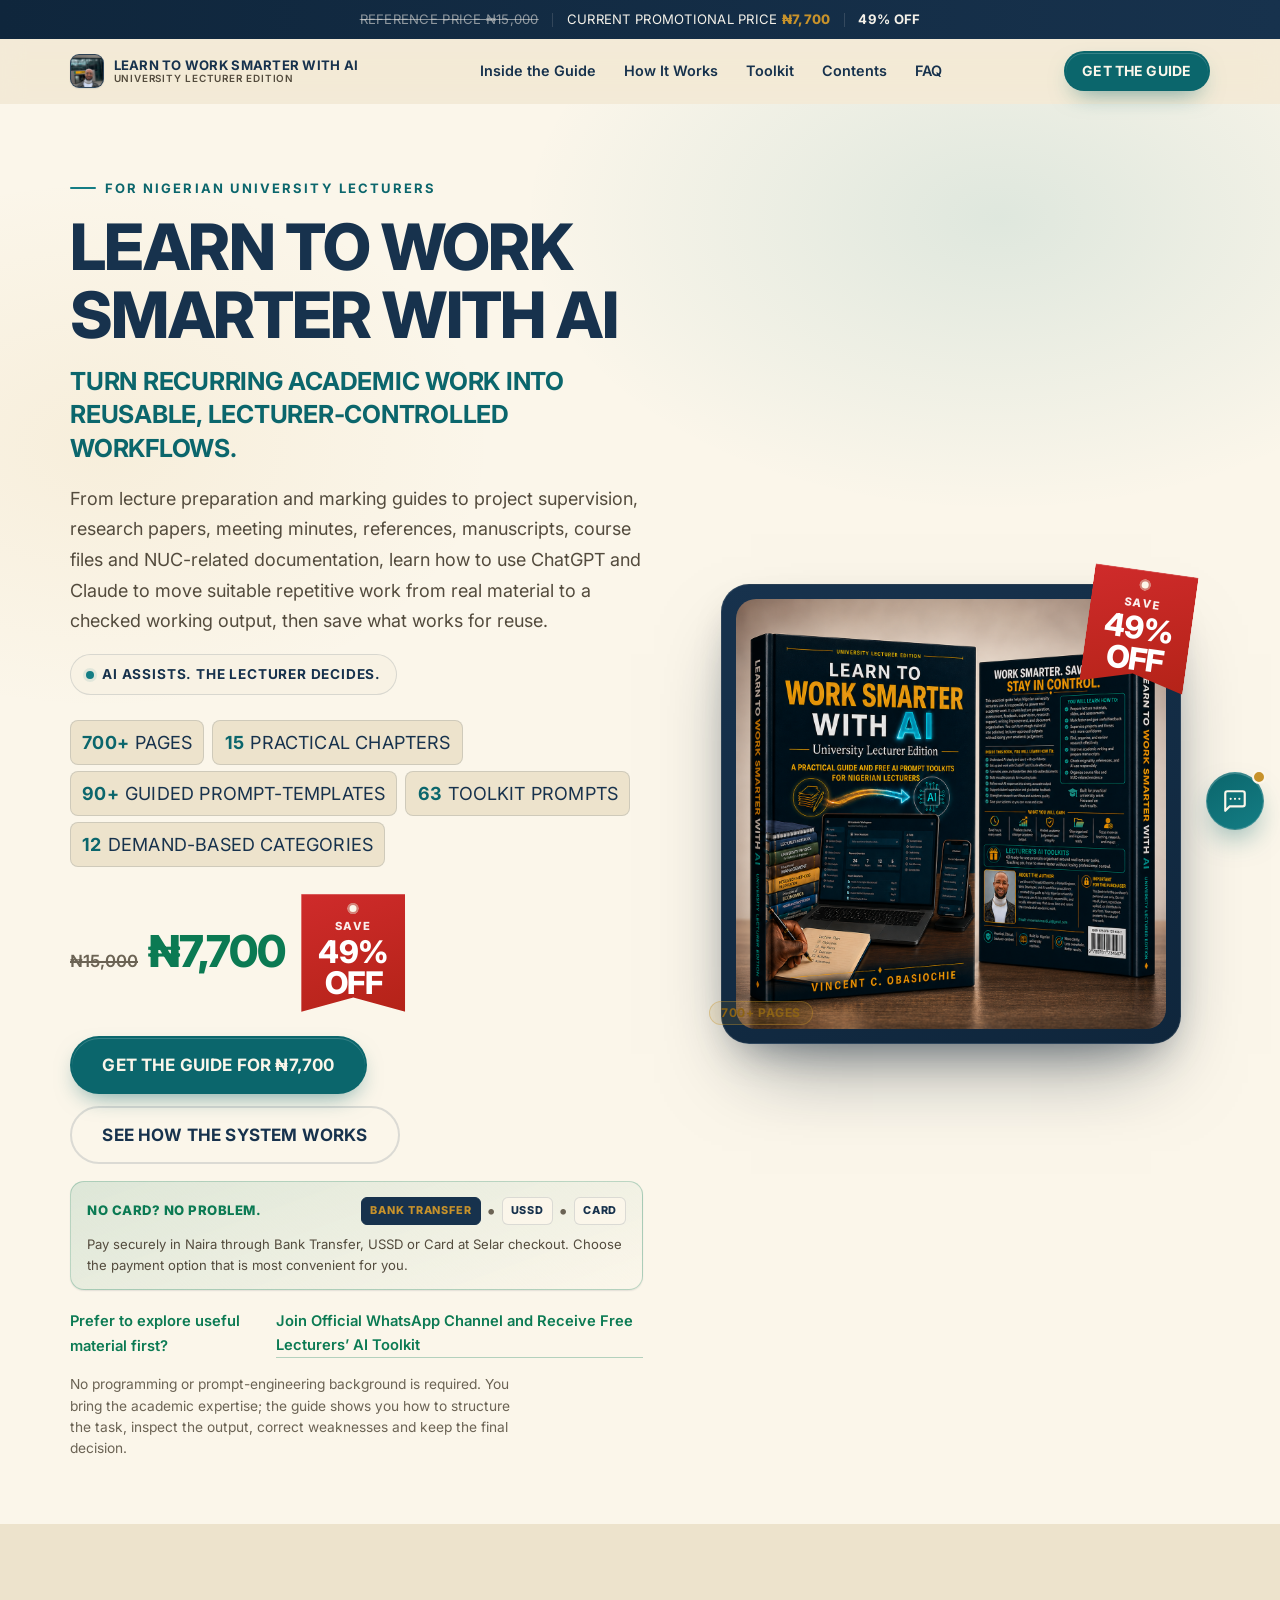
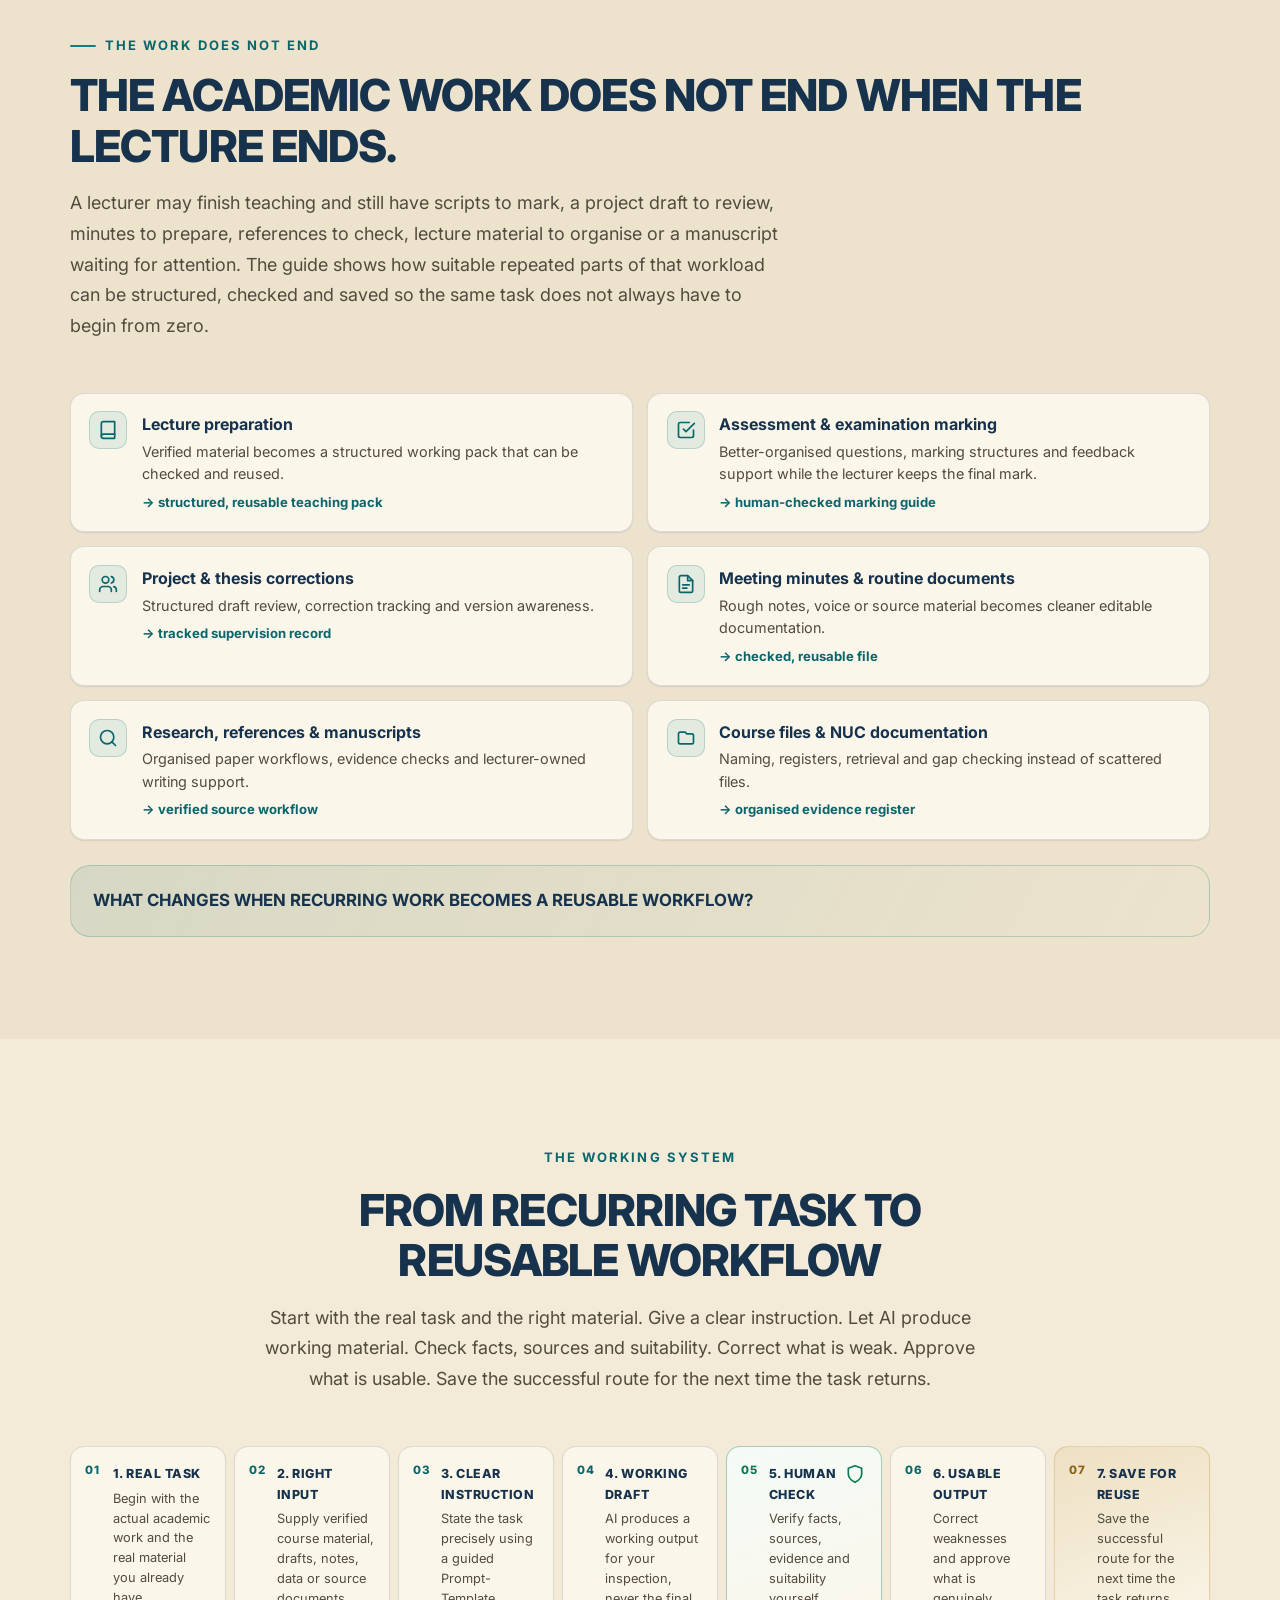
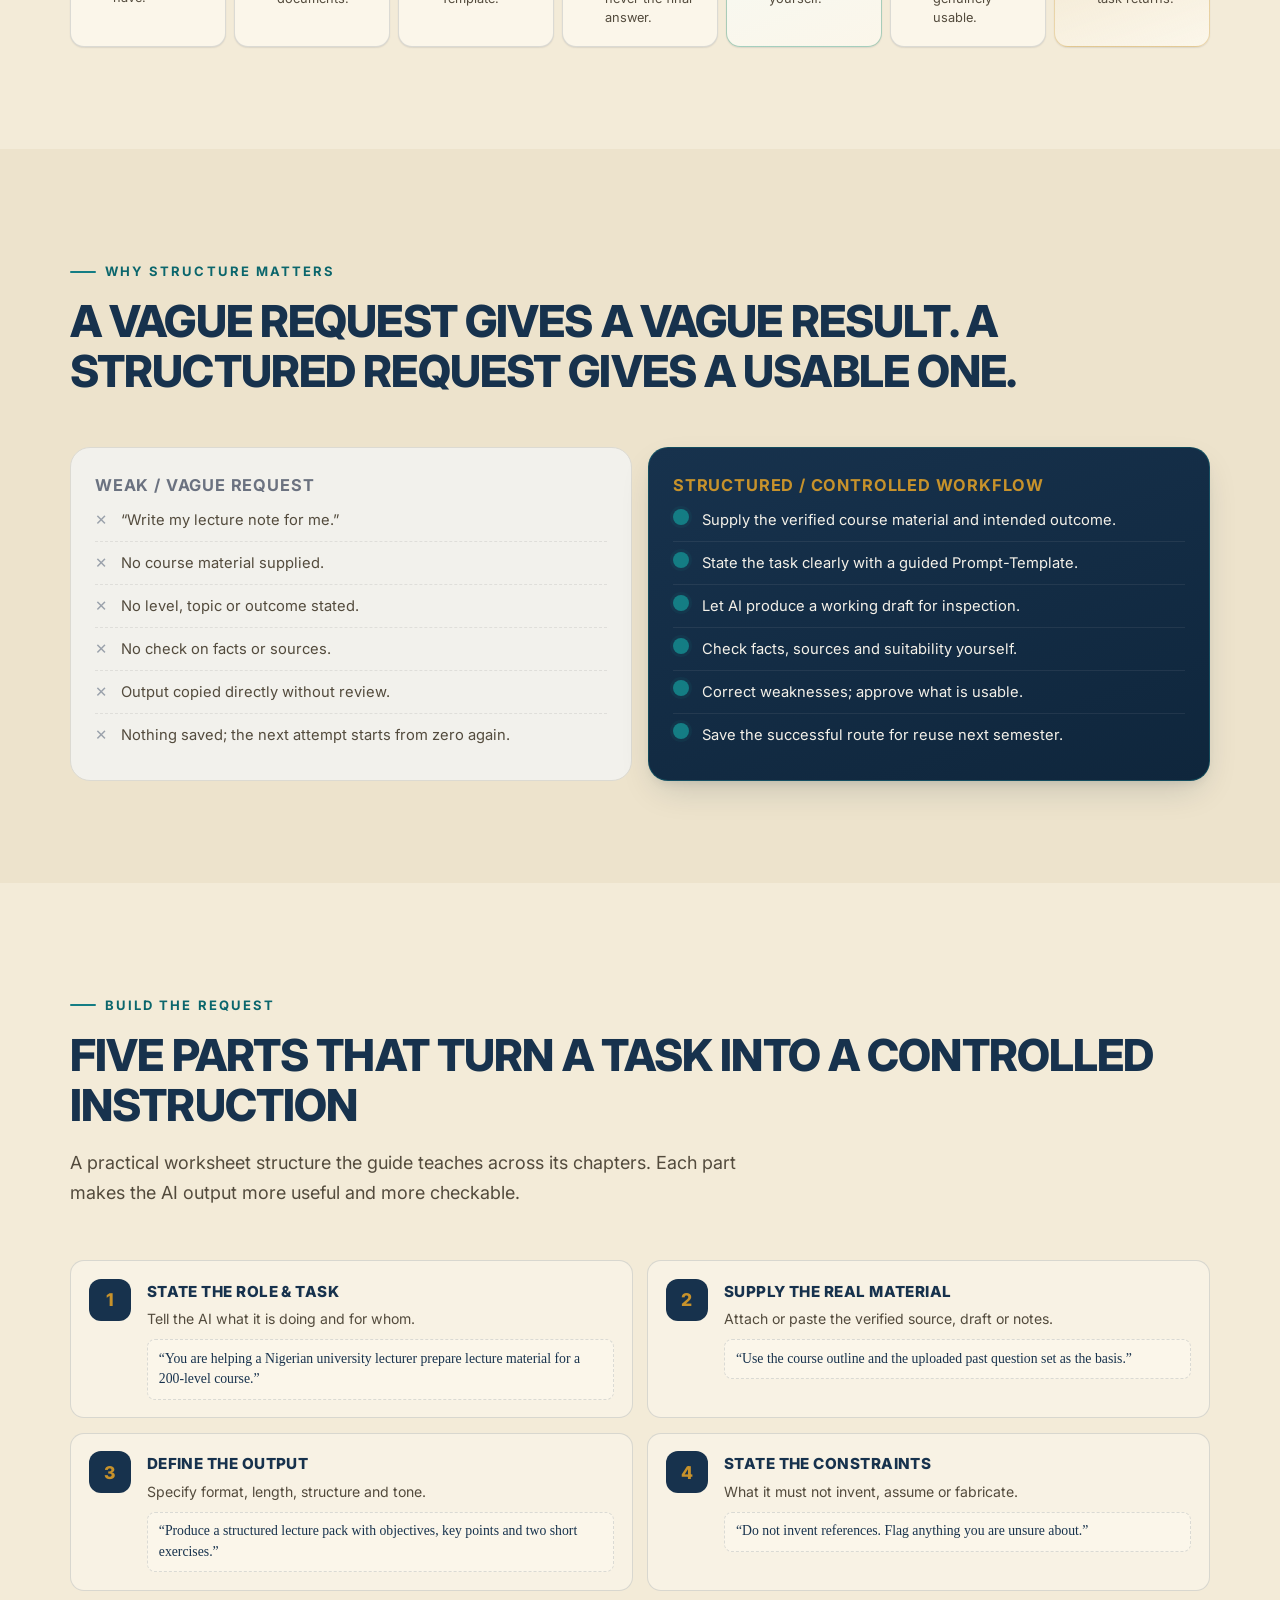
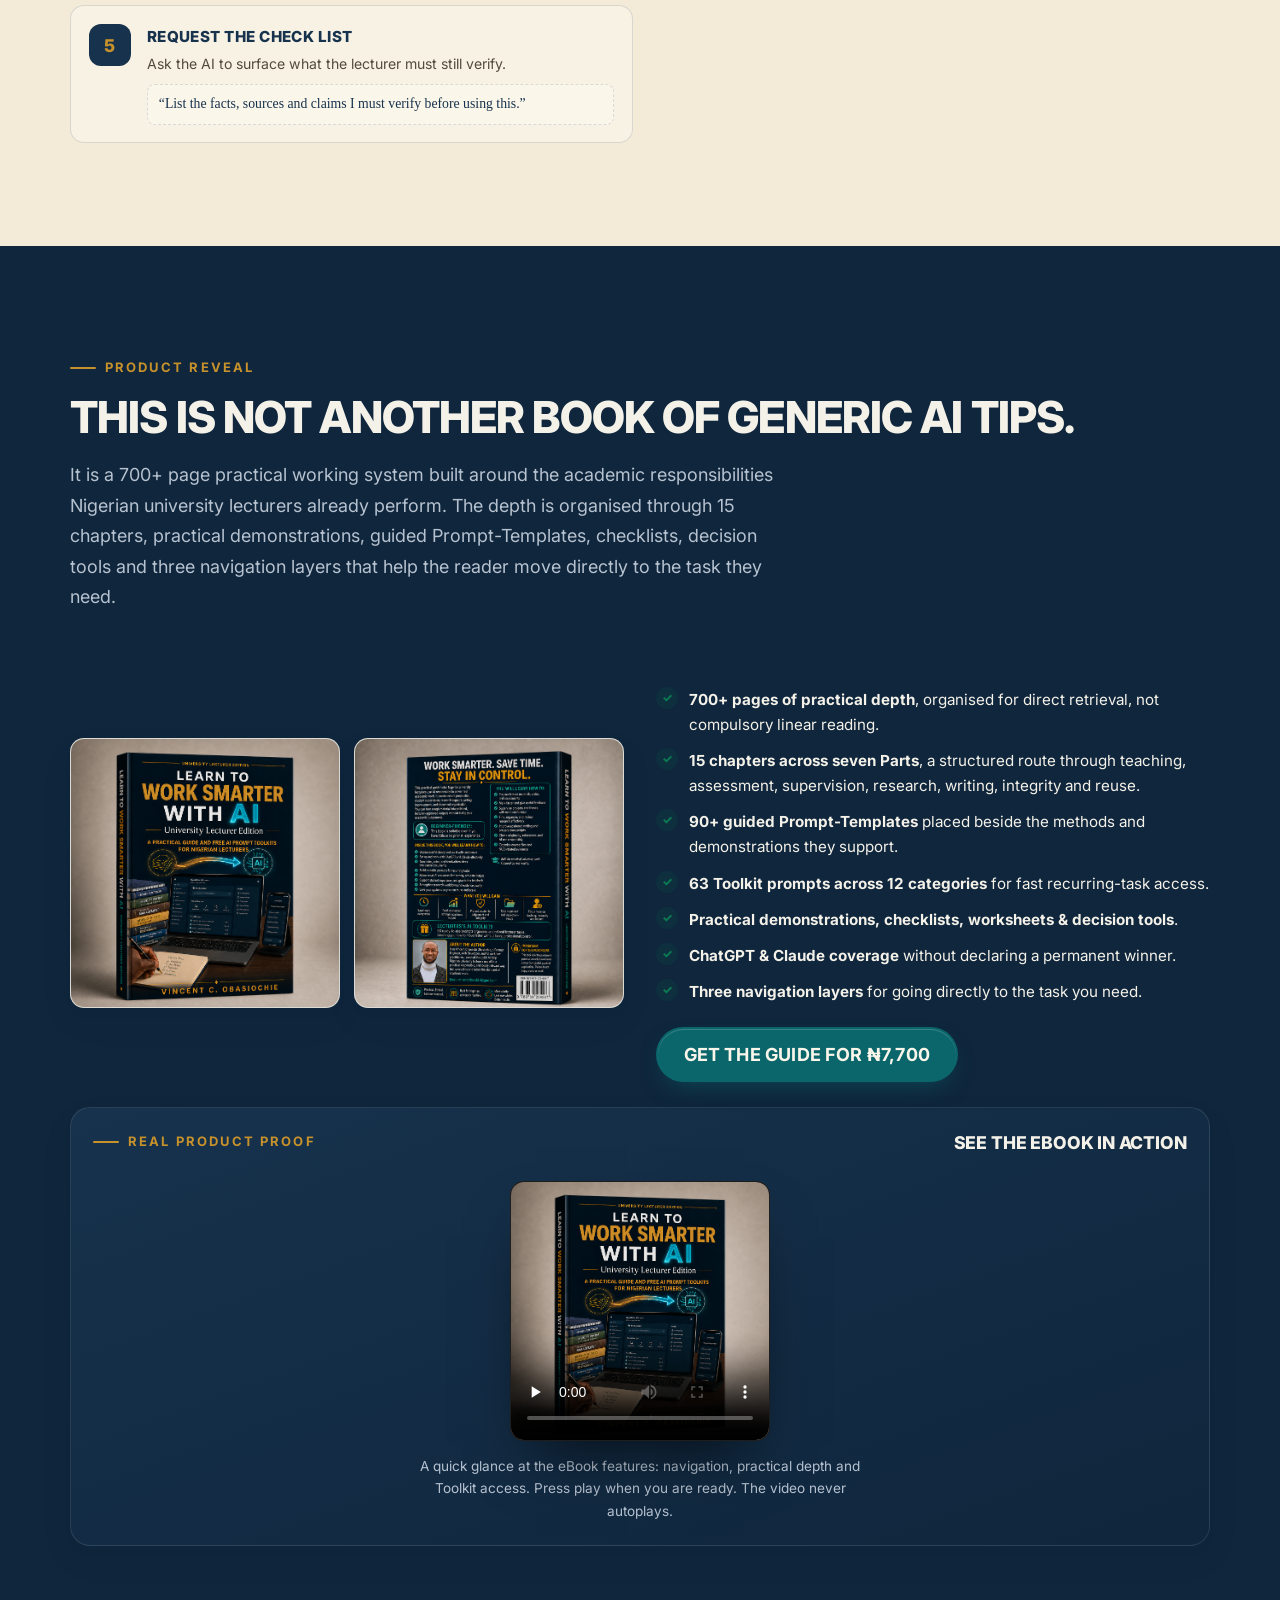
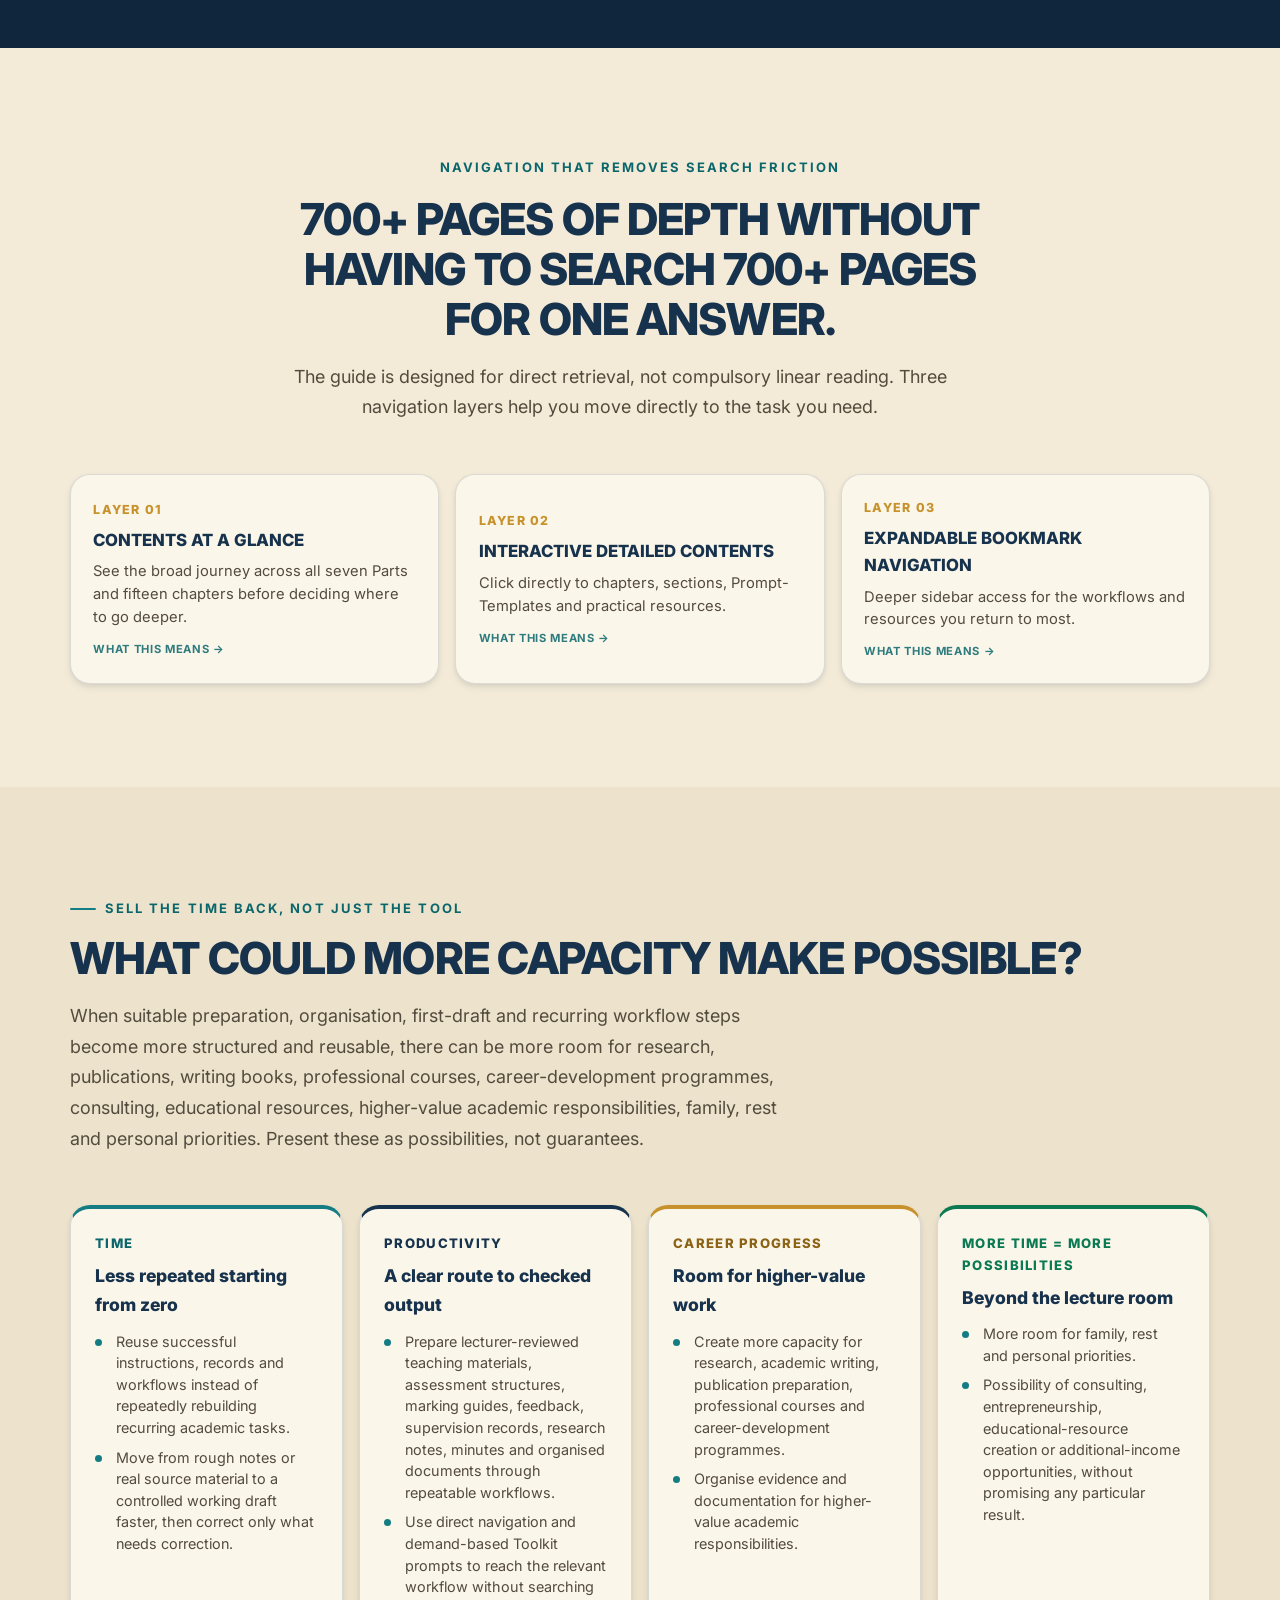
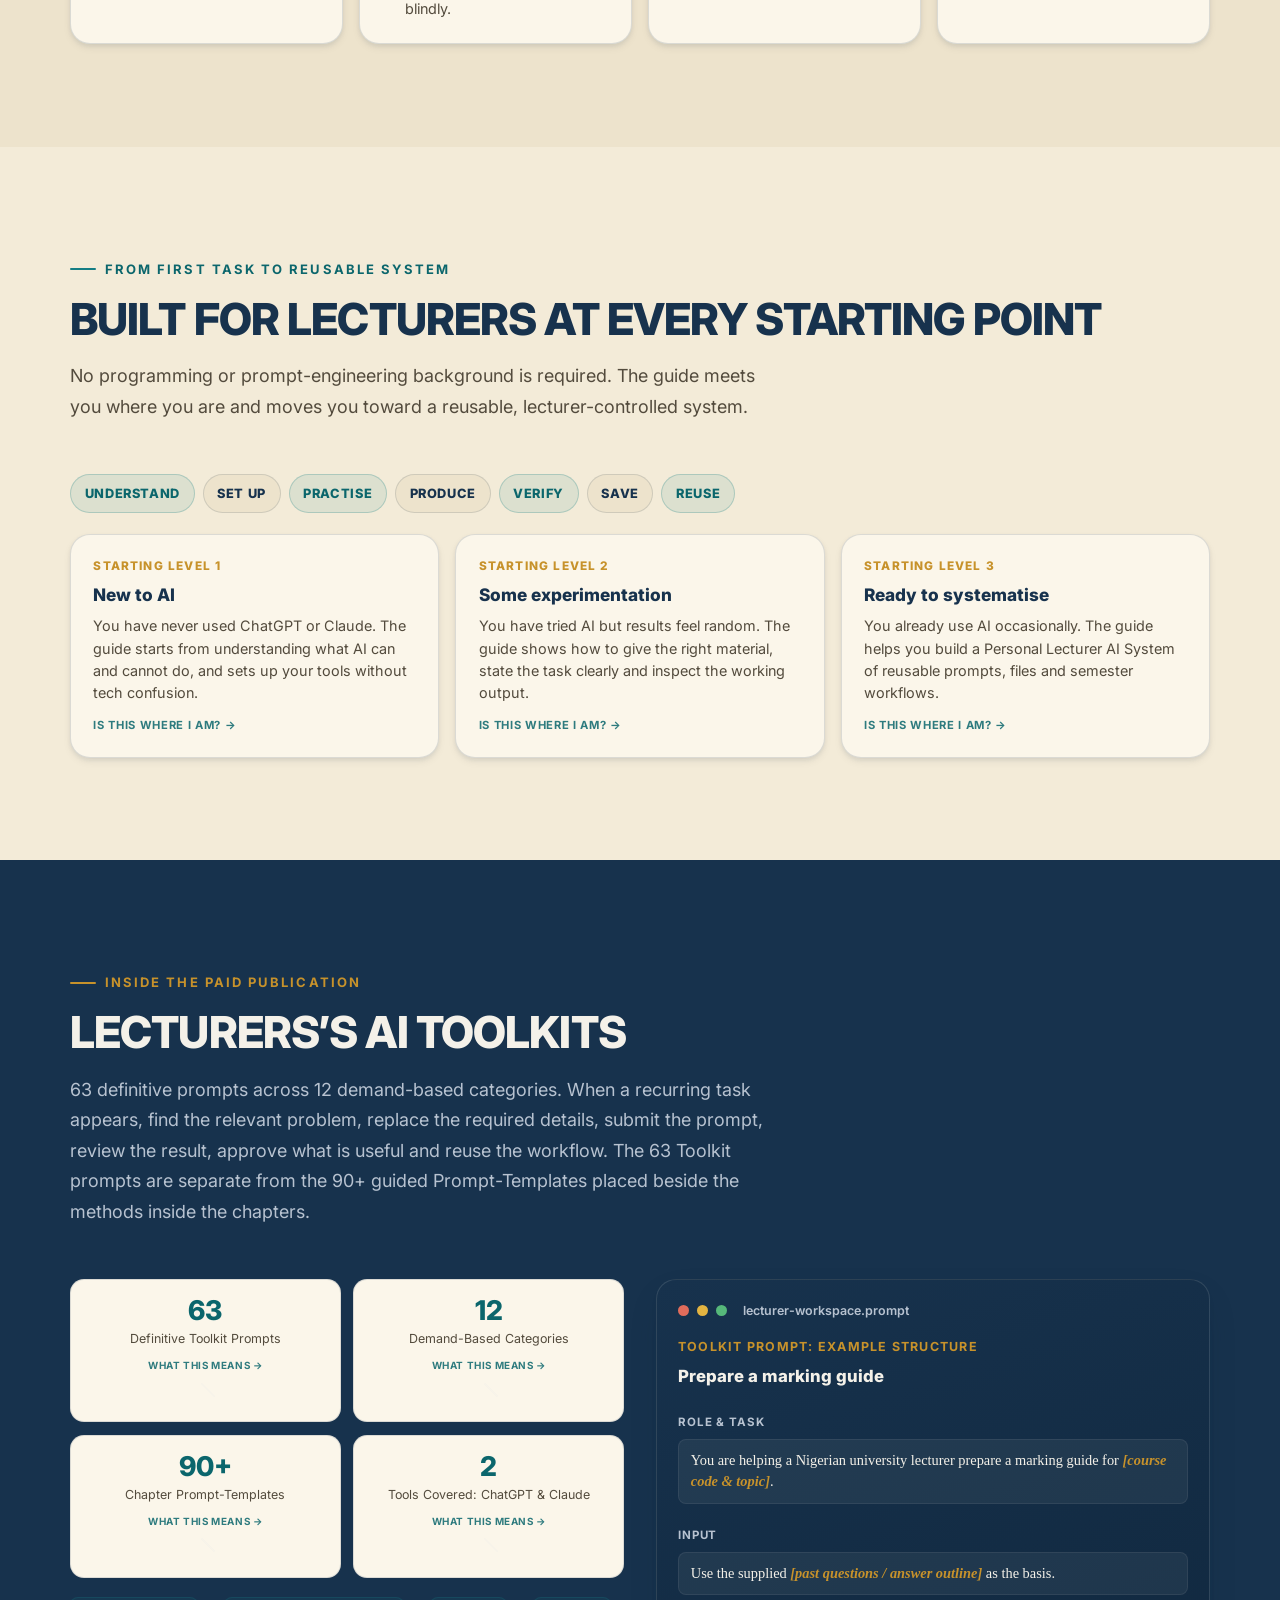
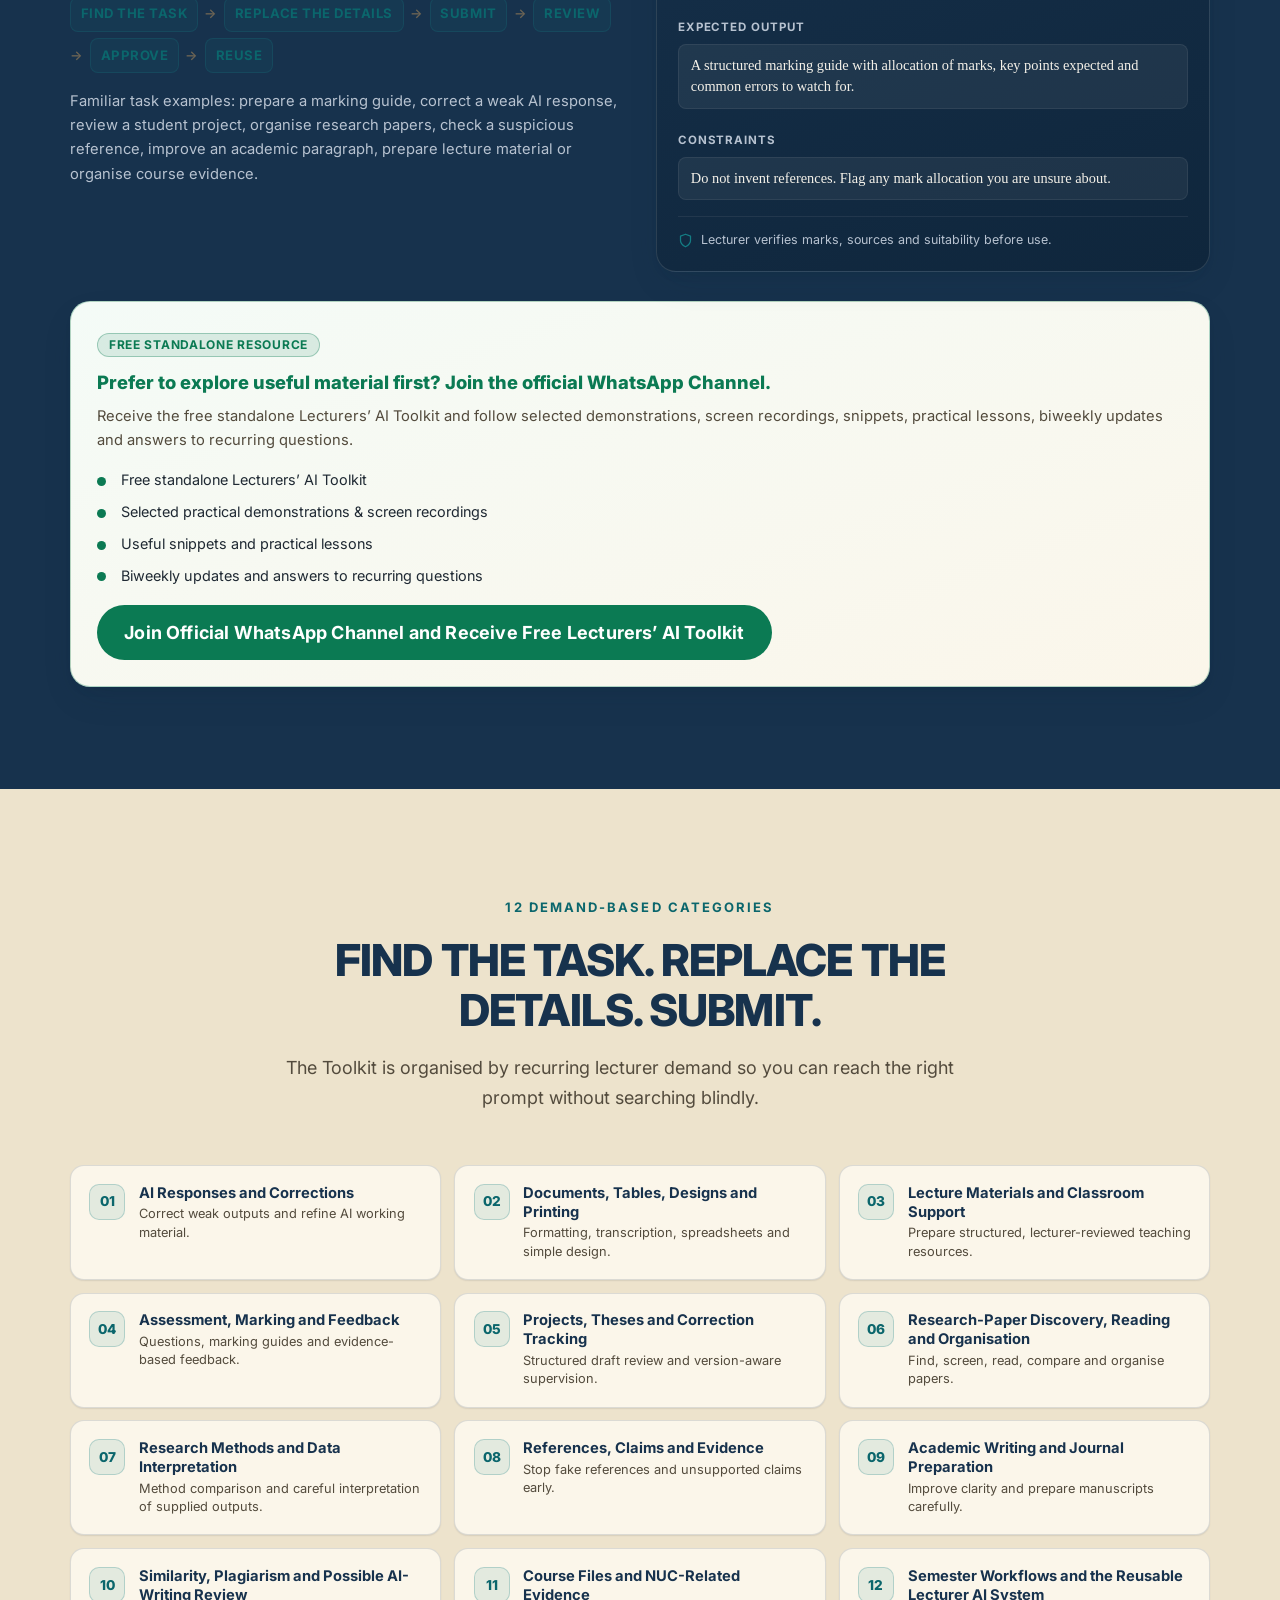
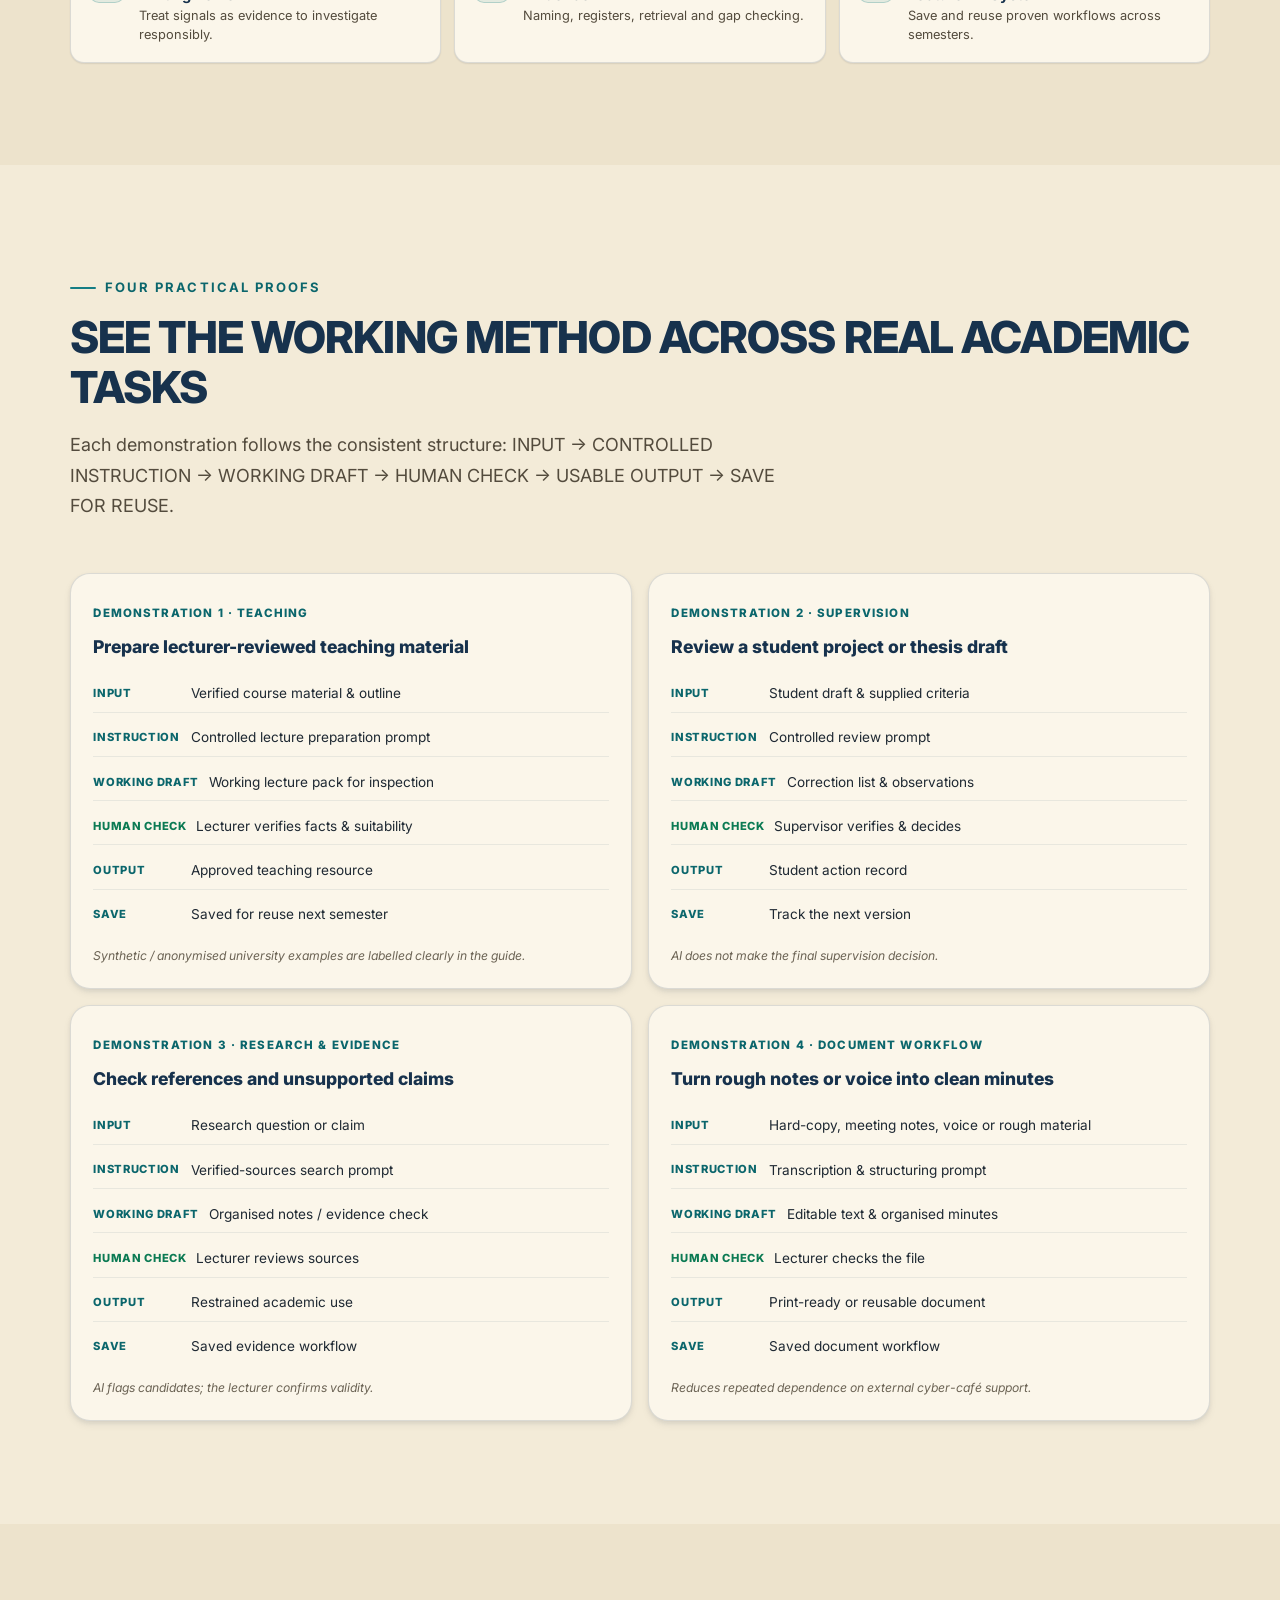
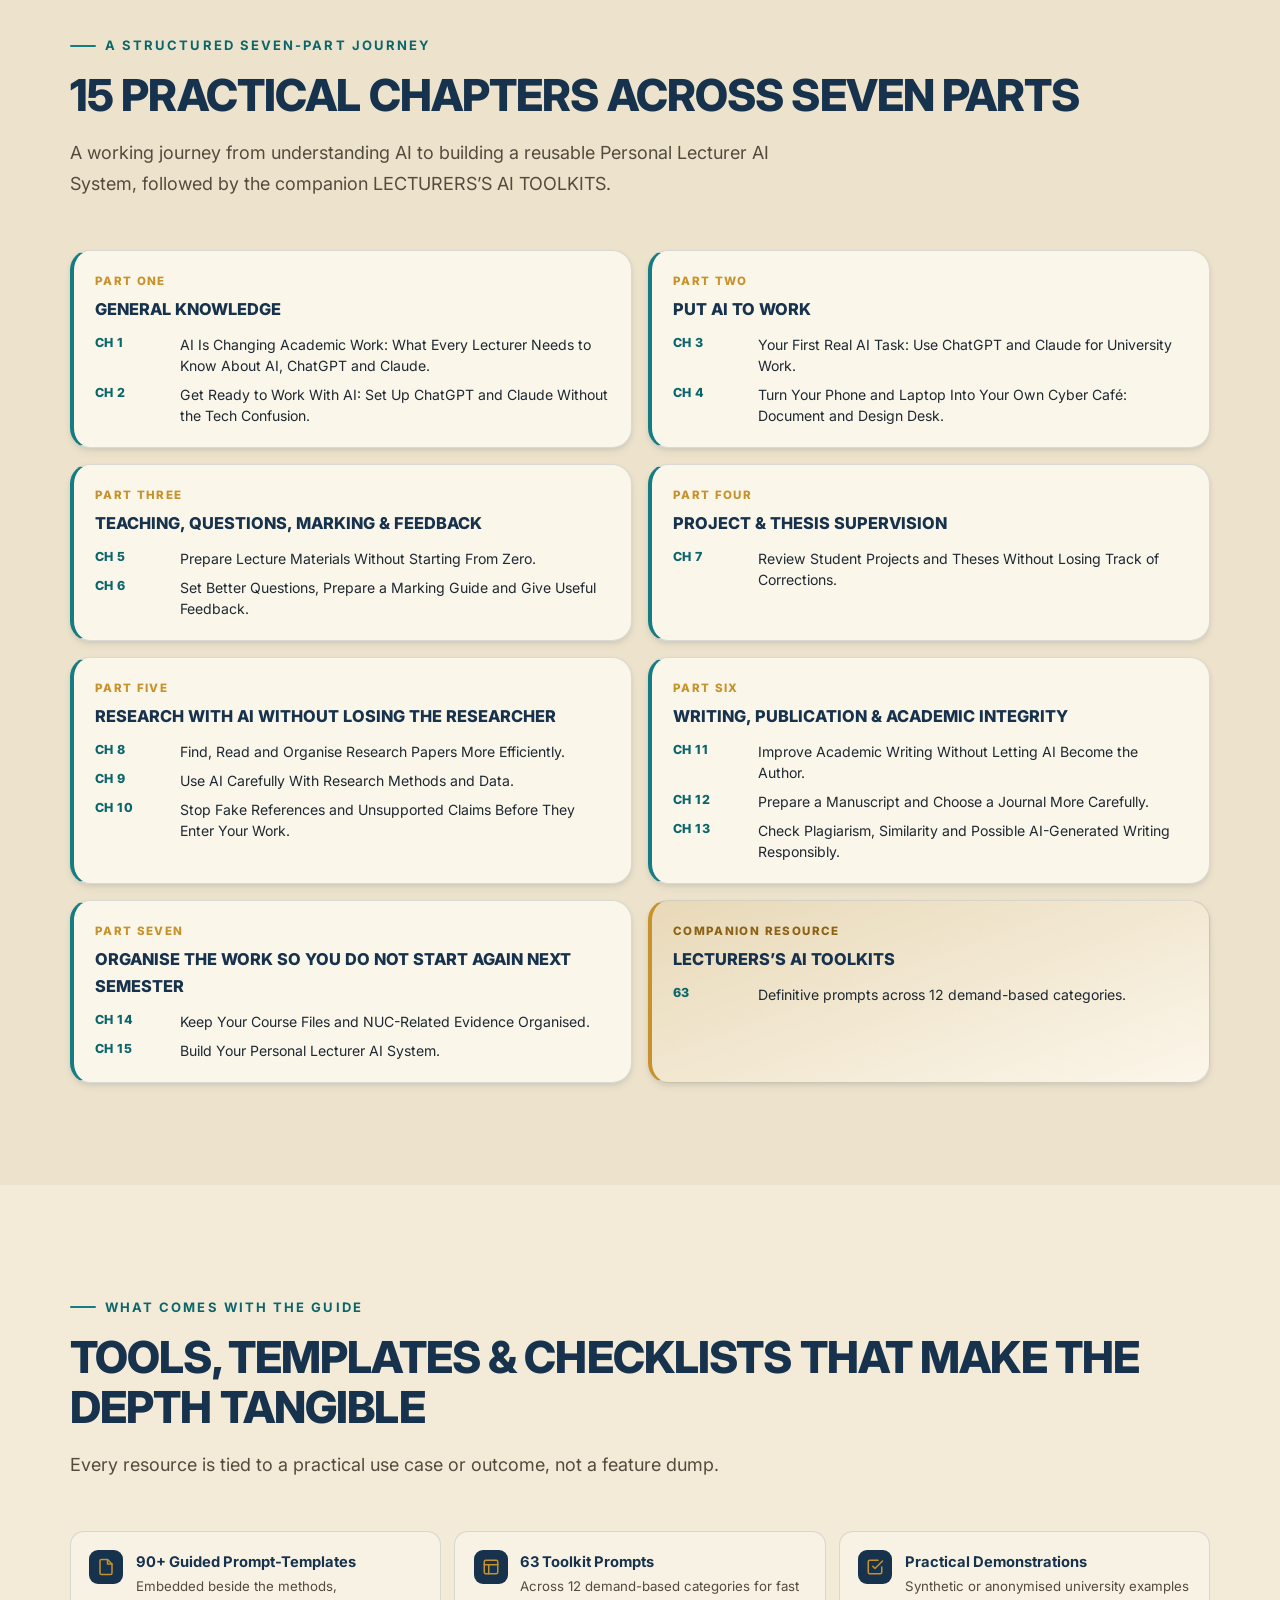
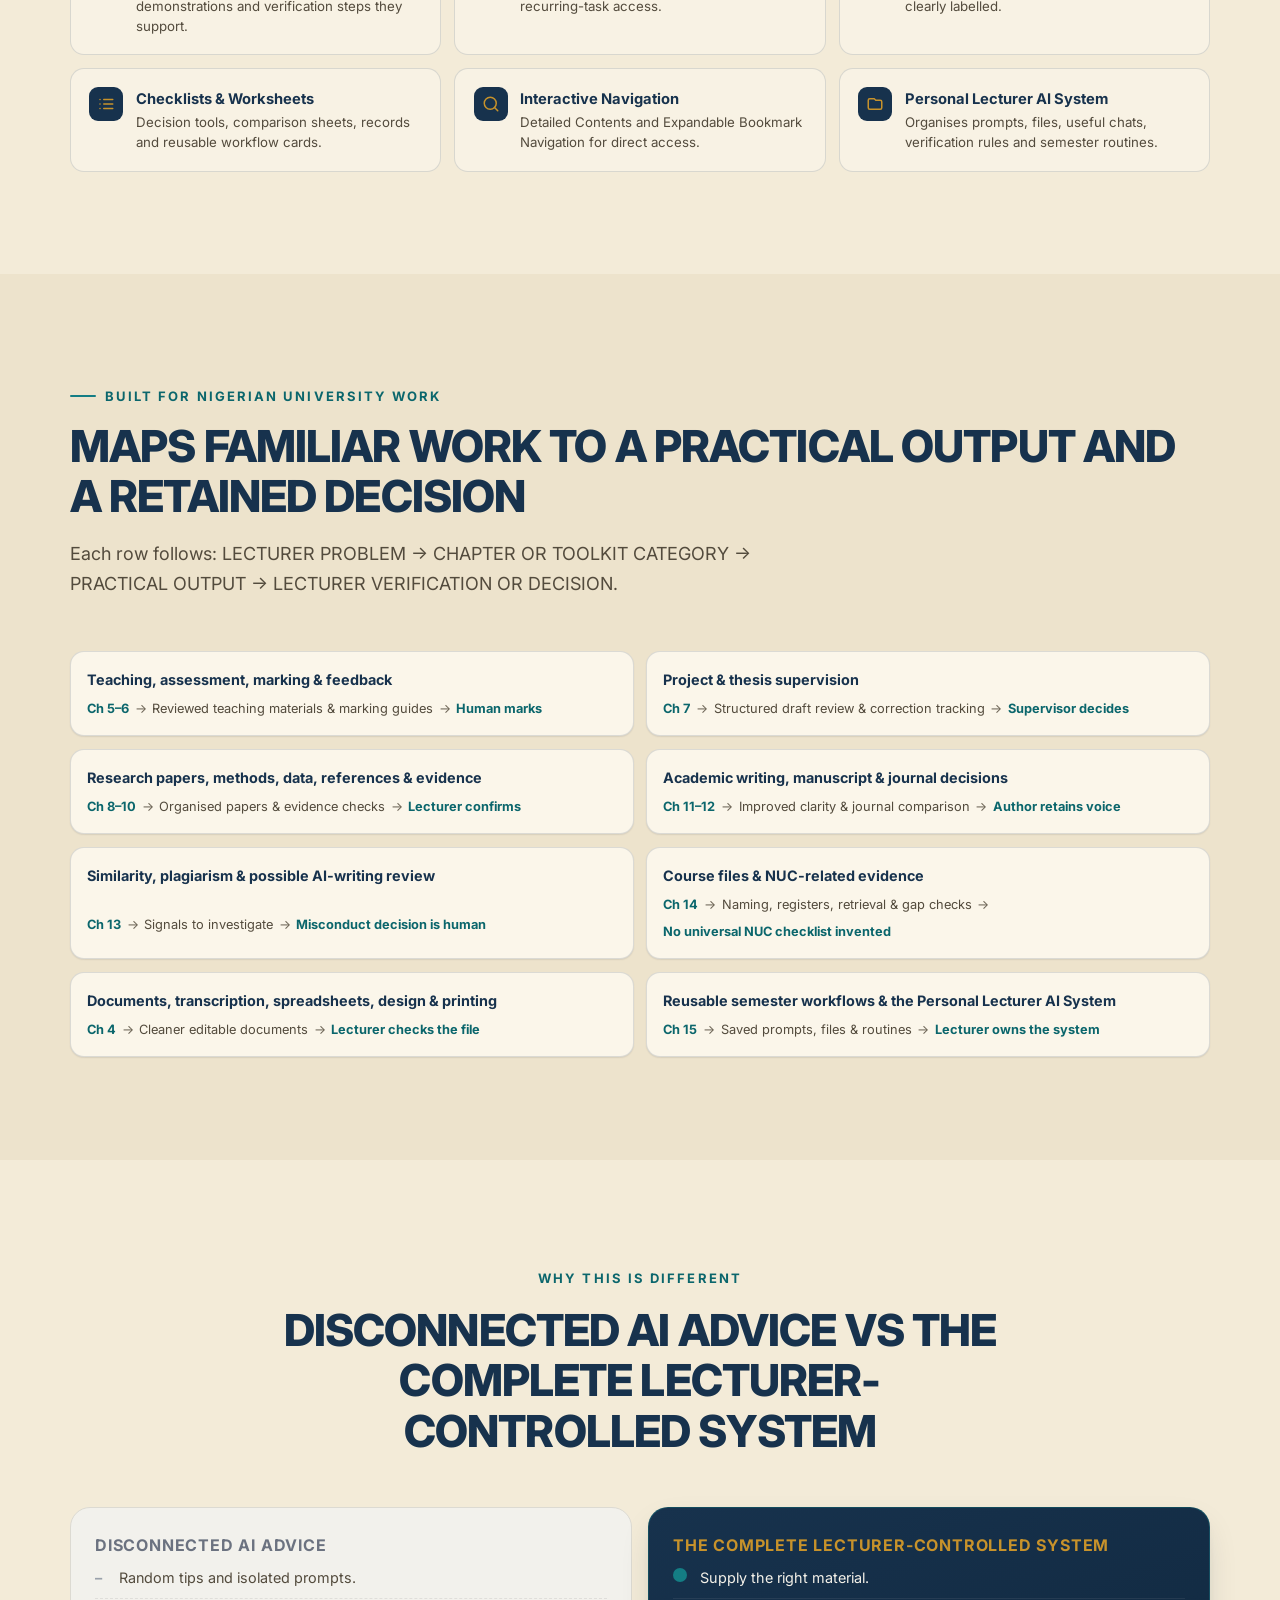
==== commit 104c3570: "SST pre-order upgrade + payment reassurance + internal-para removal Targeted correction (everything " ====
--- a/index.html
+++ b/index.html
@@ -151,6 +151,20 @@
             <a href="#method" class="btn btn--ghost-light btn--lg">SEE HOW THE SYSTEM WORKS</a>
           </div>
 
+          <div class="pay-reassure" role="note">
+            <div class="pay-reassure__head">
+              <span class="pay-reassure__title">NO CARD? NO PROBLEM.</span>
+              <span class="pay-reassure__methods" aria-label="Payment methods in order of prominence">
+                <span class="pay-reassure__method">BANK TRANSFER</span>
+                <span class="pay-reassure__dot" aria-hidden="true">•</span>
+                <span class="pay-reassure__method">USSD</span>
+                <span class="pay-reassure__dot" aria-hidden="true">•</span>
+                <span class="pay-reassure__method">CARD</span>
+              </span>
+            </div>
+            <p class="pay-reassure__body">Pay securely in Naira through Bank Transfer, USSD or Card at Selar checkout. Choose the payment option that is most convenient for you.</p>
+          </div>
+
           <p class="hero__channel">Prefer to explore useful material first? <a href="https://whatsapp.com/channel/0029VbDoGeyF1YlYCD3PCh3W" target="_blank" rel="noopener">Join Official WhatsApp Channel and Receive Free Lecturers&rsquo; AI Toolkit</a></p>
           <p class="hero__microcopy">No programming or prompt-engineering background is required. You bring the academic expertise; the guide shows you how to structure the task, inspect the output, correct weaknesses and keep the final decision.</p>
         </div>
@@ -820,7 +834,6 @@
           <div style="margin-top:1.4rem">
             <a href="https://whatsapp.com/channel/0029VbDoGeyF1YlYCD3PCh3W" class="btn btn--ghost-light" rel="noopener" target="_blank">Join Official WhatsApp Channel and Receive Free Lecturers&rsquo; AI Toolkit</a>
           </div>
-          <p style="margin-top:0.9rem;font-size:0.8rem;color:var(--c-muted-2)">Every purchase CTA leads to the verified Selar product: selar.com/k7j717m263. No countdown, no fabricated scarcity.</p>
         </div>
       </div>
     </section>
@@ -946,11 +959,24 @@
           <p class="section-lead">The University Lecturer Edition is the only available product today. Other editions are being developed. They are not yet available for purchase.</p>
         </div>
         <div class="editions">
-          <div class="edition reveal-on-scroll">
-            <div class="edition__placeholder" aria-hidden="true"><svg viewBox="0 0 24 24" fill="none" stroke="currentColor" stroke-width="1.5" stroke-linecap="round" stroke-linejoin="round"><path d="M14 2H6a2 2 0 0 0-2 2v16a2 2 0 0 0 2 2h12a2 2 0 0 0 2-2V8z"/><path d="M14 2v6h6"/></svg></div>
-            <h3>Secondary School Teachers Edition</h3>
-            <span class="edition__status edition__status--progress">IN PRODUCTION</span>
-            <div><span class="edition__btn" aria-disabled="true">COMING SOON</span></div>
+          <div class="edition edition--sst reveal-on-scroll">
+            <div class="sst-carousel" id="sstCarousel" role="region" aria-roledescription="carousel" aria-label="Secondary School Teachers Edition product covers">
+              <div class="sst-carousel__track" id="sstTrack">
+                <div class="sst-carousel__slide" role="group" aria-roledescription="slide" aria-label="1 of 3: Front and back cover"><img src="./assets/SST_front&amp;back_cover.png" alt="Secondary School Teachers Edition, front and back cover" loading="lazy" /></div>
+                <div class="sst-carousel__slide" role="group" aria-roledescription="slide" aria-label="2 of 3: Front cover"><img src="./assets/SST_frontcover.png" alt="Secondary School Teachers Edition, front cover" loading="lazy" /></div>
+                <div class="sst-carousel__slide" role="group" aria-roledescription="slide" aria-label="3 of 3: Back cover"><img src="./assets/SST_backcover.png" alt="Secondary School Teachers Edition, back cover" loading="lazy" /></div>
+              </div>
+              <button type="button" class="sst-carousel__nav sst-carousel__nav--prev" id="sstPrev" aria-label="Previous cover"><svg viewBox="0 0 24 24" fill="none" stroke="currentColor" stroke-width="2.4" stroke-linecap="round" stroke-linejoin="round"><path d="M15 18l-6-6 6-6"/></svg></button>
+              <button type="button" class="sst-carousel__nav sst-carousel__nav--next" id="sstNext" aria-label="Next cover"><svg viewBox="0 0 24 24" fill="none" stroke="currentColor" stroke-width="2.4" stroke-linecap="round" stroke-linejoin="round"><path d="M9 18l6-6-6-6"/></svg></button>
+              <div class="sst-carousel__dots" id="sstDots" role="tablist" aria-label="Choose cover"></div>
+              <button type="button" class="sst-carousel__open" data-sst-open aria-label="Open the Secondary School Teachers Edition product detail panel" aria-haspopup="dialog" aria-expanded="false">SEE WHAT&rsquo;S INSIDE</button>
+            </div>
+            <h3>SECONDARY SCHOOL TEACHERS EDITION</h3>
+            <span class="edition__status edition__status--preorder">PRE-ORDER OPEN</span>
+            <div class="edition__price">Pre-Order ₦6,700 <span class="edition__price-ref">₦14,500</span> <span class="edition__price-off">54% OFF</span></div>
+            <div class="edition__launch">Launching 10 September 2026 at 12:00 a.m. WAT</div>
+            <p class="edition__urgency">The current ₦6,700 price and 54% discount are pre-order offers and will change after launch.</p>
+            <button type="button" class="btn btn--primary btn--sm edition__see" data-sst-open>SEE WHAT&rsquo;S INSIDE</button>
           </div>
           <div class="edition reveal-on-scroll">
             <div class="edition__placeholder" aria-hidden="true"><svg viewBox="0 0 24 24" fill="none" stroke="currentColor" stroke-width="1.5" stroke-linecap="round" stroke-linejoin="round"><path d="M14 2H6a2 2 0 0 0-2 2v16a2 2 0 0 0 2 2h12a2 2 0 0 0 2-2V8z"/><path d="M14 2v6h6"/></svg></div>
@@ -1127,6 +1153,97 @@
     </div>
   </div>
 
+  <!-- ============ SST PRODUCT DETAIL PANEL ============ -->
+  <div class="sst-modal" id="sstModal" data-open="false" role="dialog" aria-modal="true" aria-labelledby="sstTitle">
+    <div class="sst-modal__backdrop" data-close-sst></div>
+    <div class="sst-modal__dialog" role="document">
+      <div class="sst-modal__head">
+        <span class="sst-modal__eyebrow">NOW AVAILABLE FOR PRE-ORDER</span>
+        <button class="sst-modal__close" data-close-sst aria-label="Close Secondary School Teachers Edition panel">
+          <svg viewBox="0 0 24 24" fill="none" stroke="currentColor" stroke-width="2.2" stroke-linecap="round"><path d="M6 6l12 12M18 6L6 18"/></svg>
+        </button>
+      </div>
+      <div class="sst-modal__body">
+        <div class="sst-modal__intro">
+          <h2 class="sst-modal__title" id="sstTitle">LEARN TO WORK SMARTER WITH AI</h2>
+          <div class="sst-modal__edition">Secondary School Teachers Edition</div>
+          <p class="sst-modal__headline">TURN REPEATED TEACHING WORK INTO A SYSTEM YOU CAN REUSE.</p>
+          <div class="sst-modal__opening">
+            <p>A new teaching week can bring another round of checking the scheme of work, preparing lesson notes, developing activities, setting questions, preparing marking guides, marking scripts, giving feedback and deciding what needs to be retaught.</p>
+            <p>Then examination periods add mock preparation, WAEC and NECO revision, learner weaknesses and CBT readiness.</p>
+            <p>The Secondary School Teachers Edition is built around that real work.</p>
+            <p>It shows Nigerian secondary school teachers how to use ChatGPT and Claude around the teaching responsibilities they already understand, while keeping curriculum control, accuracy, fairness and final professional judgement with the teacher.</p>
+          </div>
+        </div>
+
+        <div class="sst-modal__section">
+          <h3 class="sst-modal__h">WHAT CAN THIS EDITION HELP YOU DO?</h3>
+          <ol class="sst-value">
+            <li><b>1. MOVE FROM CURRICULUM TO CLASSROOM MORE SYSTEMATICALLY</b><span>Work from curriculum, scheme of work and school-calendar information towards realistic term planning, weekly teaching units and lesson preparation instead of treating each stage as a disconnected task.</span></li>
+            <li><b>2. PREPARE CONNECTED TEACHING MATERIALS</b><span>Develop lesson notes, explanations, activities, classwork and assignments from an approved weekly unit, then review and adapt the material before classroom use.</span></li>
+            <li><b>3. CONNECT ASSESSMENT, MARKING AND FEEDBACK</b><span>Move from what was actually taught to assessment questions and matching marking schemes, then organise feedback, identify repeated learner errors and use the evidence to guide remediation.</span></li>
+            <li><b>4. PREPARE WAEC AND NECO REVISION WITH GREATER PURPOSE</b><span>Use verified curriculum and examination information, taught coverage, mock planning, marking evidence and learner weaknesses to support more focused mock examinations and targeted revision rather than generating random questions.</span></li>
+            <li><b>5. WORK WITH REAL NIGERIAN SCHOOL CONDITIONS</b><span>The edition uses a phone-first approach, with laptop workflows where they genuinely help, while recognising realities such as connectivity, electricity, CBT device limitations and routine dependence on cyber cafés for document work.</span></li>
+            <li><b>6. BUILD A REUSABLE PERSONAL SUBJECT TEACHER AI SYSTEM</b><span>Organise useful subject files, proven prompts, working methods, schedules and reusable workflows so that successful work can be adapted for another week, term or session instead of continually being reconstructed.</span></li>
+          </ol>
+        </div>
+
+        <div class="sst-modal__section">
+          <h3 class="sst-modal__h">THE PRODUCT STRUCTURE</h3>
+          <div class="sst-structure">
+            <div class="sst-structure__item"><b>6 PRACTICAL PARTS</b><span>A connected journey from AI readiness and subject-workspace organisation through curriculum planning, lessons, assessment, marking, WAEC/NECO preparation, CBT readiness, responsible AI use and reusable teacher systems.</span></div>
+            <div class="sst-structure__item"><b>13 PRACTICAL CHAPTERS</b><span>Built around recurring secondary-school teaching responsibilities rather than general AI theory.</span></div>
+            <div class="sst-structure__item"><b>CHATGPT + CLAUDE</b><span>Practical guidance across both tools, with methods designed to remain useful beyond one AI platform.</span></div>
+            <div class="sst-structure__item"><b>PHONE-FIRST WORKFLOWS</b><span>Teachers can begin with the device many already use every day, with laptop support where a larger screen or deeper file work is genuinely useful.</span></div>
+            <div class="sst-structure__item"><b>PROMPT-TEMPLATES BESIDE REAL TASKS</b><span>Prompt-Templates appear beside the work they support, helping teachers replace the required details, provide the right material, inspect the result and reuse successful workflows rather than inventing every AI instruction from scratch.</span></div>
+            <div class="sst-structure__item"><b>SECONDARY SCHOOL TEACHERS AI TOOLKIT</b><span>A dedicated practical end-of-book resource designed around recurring teacher demands.</span></div>
+          </div>
+        </div>
+
+        <div class="sst-modal__beginner">
+          <h3 class="sst-modal__h">YOU DO NOT NEED TO BE AN AI EXPERT.</h3>
+          <p>You already understand your subject and your responsibility as a teacher. The guide starts from there.</p>
+          <p>It takes the teacher through a practical progression:</p>
+          <div class="sst-progression">
+            <span>UNDERSTAND</span><i aria-hidden="true">→</i>
+            <span>SET UP</span><i aria-hidden="true">→</i>
+            <span>TRY A REAL TEACHING TASK</span><i aria-hidden="true">→</i>
+            <span>GIVE CLEARER INSTRUCTIONS</span><i aria-hidden="true">→</i>
+            <span>CHECK THE RESULT</span><i aria-hidden="true">→</i>
+            <span>APPLY IT</span><i aria-hidden="true">→</i>
+            <span>SAVE WHAT WORKS</span><i aria-hidden="true">→</i>
+            <span>REUSE IT</span>
+          </div>
+          <p class="sst-modal__note">No programming knowledge is required.</p>
+        </div>
+
+        <div class="sst-modal__control">
+          <div class="sst-modal__control-head">AI ASSISTS. THE TEACHER DECIDES.</div>
+          <p>The system supports preparation, organisation and reusable working processes. Curriculum accuracy, fairness, final marks and professional teaching decisions remain with the teacher.</p>
+        </div>
+
+        <div class="sst-modal__offer">
+          <h3 class="sst-modal__h">PRE-ORDER OFFER</h3>
+          <div class="sst-offer-grid">
+            <div class="sst-offer-grid__cell"><small>REFERENCE PRICE</small><b>₦14,500</b></div>
+            <div class="sst-offer-grid__cell"><small>CURRENT PRE-ORDER PRICE</small><b class="sst-offer-grid__now">₦6,700</b></div>
+            <div class="sst-offer-grid__cell"><small>YOU SAVE</small><b>₦7,800</b></div>
+            <div class="sst-offer-grid__cell"><small>DISCOUNT</small><b class="sst-offer-grid__off">54% OFF</b></div>
+            <div class="sst-offer-grid__cell sst-offer-grid__cell--wide"><small>LAUNCHING</small><b>10 SEPTEMBER 2026</b><span>12:00 A.M. WAT</span></div>
+          </div>
+          <p class="sst-modal__offer-statement">The ₦6,700 price is the current pre-order offer. The current 54% pre-order discount applies before launch and will change after the Secondary School Teachers Edition launches.</p>
+          <div class="sst-modal__cta-row">
+            <a href="https://selar.com/3p386xc01x" class="btn btn--primary btn--lg" rel="noopener" target="_blank">PRE-ORDER ON SELAR</a>
+            <div class="sst-modal__reassure">
+              <span class="sst-modal__reassure-title">NO CARD? NO PROBLEM.</span>
+              <span class="sst-modal__reassure-body">Pay in Naira through Bank Transfer, USSD or Card at Selar checkout.</span>
+            </div>
+          </div>
+        </div>
+      </div>
+    </div>
+  </div>
+
   <script src="./js/app.js" defer></script>
 </body>
 </html>
--- a/css/styles.css
+++ b/css/styles.css
@@ -766,6 +766,111 @@
   .info-modal__progression .step{font-size:0.78rem}
 }
 
+/* ==========================================================================
+   PAYMENT REASSURANCE BLOCK (hero, near first purchase CTA)
+   ========================================================================== */
+.pay-reassure{margin-top:1.1rem;padding:0.85rem 1rem;border-radius:var(--radius);background:linear-gradient(160deg,var(--c-green-soft),var(--c-warm-white));border:1px solid rgba(11,122,83,0.26);box-shadow:var(--sh-1)}
+.pay-reassure__head{display:flex;align-items:center;justify-content:space-between;gap:0.8rem;flex-wrap:wrap}
+.pay-reassure__title{font-size:0.82rem;font-weight:800;letter-spacing:0.04em;color:var(--c-green)}
+.pay-reassure__methods{display:inline-flex;align-items:center;gap:0.4rem;flex-wrap:wrap}
+.pay-reassure__method{font-size:0.68rem;font-weight:800;letter-spacing:0.08em;padding:0.25rem 0.5rem;border-radius:6px;background:var(--c-warm-white);color:var(--c-navy);border:1px solid var(--c-line)}
+.pay-reassure__method:first-child{background:var(--c-navy);color:var(--c-gold);border-color:var(--c-navy)}
+.pay-reassure__dot{color:var(--c-muted-2);font-weight:700}
+.pay-reassure__body{margin-top:0.55rem;font-size:0.82rem;color:var(--c-muted);line-height:1.55}
+
+/* ==========================================================================
+   SST EDITION CARD + CAROUSEL + DETAIL MODAL
+   ========================================================================== */
+.edition--sst{padding:1.3rem;border:1px solid rgba(199,146,43,0.32);background:linear-gradient(165deg,var(--c-warm-white),var(--c-gold-soft))}
+.edition--sst h3{font-size:1.02rem;color:var(--c-navy);margin-top:0.4rem}
+.edition__open{display:block;width:100%;padding:0;border:none;background:none;cursor:pointer;border-radius:var(--radius);overflow:hidden}
+.edition__open:focus-visible{outline:3px solid var(--c-teal);outline-offset:3px}
+.edition__status--preorder{background:linear-gradient(120deg,#0B7A53,#0a6646);color:#fff;border-color:rgba(11,122,83,0.4);box-shadow:0 6px 14px -6px rgba(11,122,83,0.5)}
+.edition__price{margin-top:0.6rem;font-size:0.95rem;font-weight:800;color:var(--c-navy)}
+.edition__price-ref{color:var(--c-muted-2);text-decoration:line-through;font-weight:600;font-size:0.8rem;margin-left:0.3rem}
+.edition__price-off{margin-left:0.4rem;font-size:0.72rem;font-weight:800;color:#fff;background:var(--c-red);padding:0.15rem 0.4rem;border-radius:5px;letter-spacing:0.04em}
+.edition__launch{margin-top:0.45rem;font-size:0.78rem;color:var(--c-teal-dark);font-weight:700;letter-spacing:0.02em}
+.edition__urgency{margin-top:0.4rem;font-size:0.76rem;color:var(--c-muted);line-height:1.5;font-style:italic}
+.edition__see{margin-top:0.8rem;width:100%}
+
+/* SST carousel */
+.sst-carousel{position:relative;width:100%;max-width:220px;margin:0 auto;border-radius:var(--radius);overflow:hidden;background:var(--c-navy-deeper);box-shadow:var(--sh-3)}
+.sst-carousel__track{display:flex;transition:transform 0.4s var(--ease);will-change:transform}
+.sst-carousel__slide{min-width:100%;display:grid;place-items:center;padding:0.6rem}
+.sst-carousel__slide img{width:100%;max-height:280px;object-fit:contain;border-radius:8px}
+.sst-carousel__nav{position:absolute;top:50%;transform:translateY(-50%);width:34px;height:34px;border-radius:50%;background:rgba(15,38,60,0.78);color:var(--c-on-dark);display:grid;place-items:center;border:1px solid rgba(244,241,233,0.2);cursor:pointer;transition:background var(--dur) var(--ease)}
+.sst-carousel__nav:hover{background:var(--c-navy)}
+.sst-carousel__nav svg{width:18px;height:18px}
+.sst-carousel__nav--prev{left:6px}
+.sst-carousel__nav--next{right:6px}
+.sst-carousel__dots{position:absolute;bottom:8px;left:50%;transform:translateX(-50%);display:flex;gap:6px}
+.sst-carousel__dots button{width:7px;height:7px;border-radius:50%;background:rgba(244,241,233,0.4);border:none;cursor:pointer;padding:0;transition:background var(--dur) var(--ease),transform var(--dur) var(--ease)}
+.sst-carousel__dots button[aria-current="true"]{background:var(--c-gold);transform:scale(1.3)}
+.sst-carousel__open{position:absolute;left:50%;bottom:14px;transform:translateX(-50%);white-space:nowrap;font-size:0.66rem;font-weight:800;letter-spacing:0.06em;padding:0.35rem 0.7rem;border-radius:999px;background:rgba(11,102,108,0.92);color:var(--c-warm-white);border:1px solid rgba(244,241,233,0.2);cursor:pointer;transition:background var(--dur) var(--ease),transform var(--dur) var(--ease);z-index:2}
+.sst-carousel__open:hover{background:var(--c-teal-dark);transform:translateX(-50%) translateY(-1px)}
+.sst-carousel__open:focus-visible{outline:3px solid var(--c-gold);outline-offset:2px}
+/* When overlay open button is present, move dots up */
+.sst-carousel:has(.sst-carousel__open) .sst-carousel__dots{bottom:38px}
+
+/* SST detail modal */
+.sst-modal{position:fixed;inset:0;z-index:135;display:none;align-items:center;justify-content:center;padding:1rem}
+.sst-modal[data-open="true"]{display:flex}
+.sst-modal__backdrop{position:absolute;inset:0;background:rgba(10,28,46,0.66);backdrop-filter:blur(3px);animation:fade 0.25s var(--ease)}
+.sst-modal__dialog{position:relative;z-index:1;width:min(680px,94vw);max-height:min(90vh,820px);display:flex;flex-direction:column;background:var(--c-warm-white);border:1px solid var(--c-line);border-radius:var(--radius-lg);box-shadow:var(--sh-4);overflow:hidden;animation:modalIn 0.3s var(--ease)}
+.sst-modal__head{background:linear-gradient(120deg,var(--c-navy),var(--c-navy-dark));color:var(--c-on-dark);padding:0.9rem 1.2rem;display:flex;align-items:center;justify-content:space-between}
+.sst-modal__eyebrow{font-size:0.72rem;font-weight:800;letter-spacing:0.12em;color:var(--c-gold);text-transform:uppercase}
+.sst-modal__close{width:34px;height:34px;border-radius:9px;color:var(--c-on-dark-muted);display:grid;place-items:center;transition:background var(--dur) var(--ease),color var(--dur) var(--ease)}
+.sst-modal__close:hover{background:rgba(244,241,233,0.12);color:var(--c-on-dark)}
+.sst-modal__close svg{width:18px;height:18px}
+.sst-modal__body{padding:1.4rem;overflow-y:auto;overscroll-behavior:contain}
+.sst-modal__body::-webkit-scrollbar{width:6px}
+.sst-modal__body::-webkit-scrollbar-thumb{background:var(--c-line);border-radius:3px}
+.sst-modal__title{font-size:1.45rem;font-weight:800;color:var(--c-navy);letter-spacing:-0.01em;line-height:1.15}
+.sst-modal__edition{font-size:0.85rem;font-weight:800;color:var(--c-teal-dark);letter-spacing:0.04em;text-transform:uppercase;margin-top:0.3rem}
+.sst-modal__headline{margin-top:0.7rem;font-size:1.05rem;font-weight:700;color:var(--c-navy);line-height:1.4;letter-spacing:-0.01em}
+.sst-modal__opening{margin-top:0.9rem;display:grid;gap:0.55rem}
+.sst-modal__opening p{font-size:0.9rem;color:var(--c-muted);line-height:1.6}
+.sst-modal__section{margin-top:1.6rem;padding-top:1.2rem;border-top:1px solid var(--c-line-soft)}
+.sst-modal__h{font-size:0.82rem;font-weight:800;letter-spacing:0.08em;text-transform:uppercase;color:var(--c-teal-dark);margin-bottom:0.8rem}
+.sst-value{display:grid;gap:0.7rem;list-style:none;counter-reset:none}
+.sst-value li{display:grid;gap:0.2rem;padding:0.7rem 0.85rem;border-radius:var(--radius);background:var(--c-warm-50);border:1px solid var(--c-line)}
+.sst-value li b{font-size:0.82rem;color:var(--c-navy);font-weight:800;letter-spacing:0.02em;line-height:1.3}
+.sst-value li span{font-size:0.85rem;color:var(--c-muted);line-height:1.55}
+.sst-structure{display:grid;gap:0.55rem}
+.sst-structure__item{display:grid;gap:0.15rem;padding:0.65rem 0.8rem;border-radius:var(--radius);background:var(--c-warm-50);border-left:3px solid var(--c-teal)}
+.sst-structure__item b{font-size:0.78rem;color:var(--c-navy);font-weight:800;letter-spacing:0.03em}
+.sst-structure__item span{font-size:0.83rem;color:var(--c-muted);line-height:1.5}
+.sst-modal__beginner{margin-top:1.6rem;padding:1rem 1.1rem;border-radius:var(--radius);background:linear-gradient(160deg,var(--c-teal-soft),var(--c-warm-white));border:1px solid rgba(20,125,132,0.24)}
+.sst-modal__beginner p{font-size:0.86rem;color:var(--c-charcoal);line-height:1.55;margin-top:0.3rem}
+.sst-progression{margin-top:0.7rem;display:flex;flex-wrap:wrap;gap:0.35rem 0.3rem;align-items:center}
+.sst-progression span{font-size:0.7rem;font-weight:800;letter-spacing:0.05em;padding:0.3rem 0.5rem;border-radius:6px;background:var(--c-navy);color:var(--c-gold)}
+.sst-progression i{color:var(--c-teal);font-style:normal;font-weight:700;font-size:0.8rem}
+.sst-modal__note{margin-top:0.6rem;font-size:0.8rem;color:var(--c-teal-dark);font-weight:700}
+.sst-modal__control{margin-top:1.6rem;padding:0.9rem 1rem;border-radius:var(--radius);background:linear-gradient(120deg,var(--c-navy),var(--c-navy-dark));color:var(--c-on-dark)}
+.sst-modal__control-head{font-size:0.92rem;font-weight:800;letter-spacing:0.02em;color:var(--c-gold)}
+.sst-modal__control p{margin-top:0.35rem;font-size:0.82rem;color:var(--c-on-dark-muted);line-height:1.55}
+.sst-modal__offer{margin-top:1.6rem;padding:1.1rem;border-radius:var(--radius-lg);background:var(--c-warm-50);border:1px solid var(--c-line);box-shadow:var(--sh-1)}
+.sst-offer-grid{display:grid;grid-template-columns:1fr 1fr;gap:0.6rem;margin-bottom:0.9rem}
+.sst-offer-grid__cell{padding:0.7rem 0.8rem;border-radius:var(--radius);background:var(--c-warm-white);border:1px solid var(--c-line);text-align:center}
+.sst-offer-grid__cell small{display:block;font-size:0.62rem;font-weight:800;letter-spacing:0.08em;text-transform:uppercase;color:var(--c-muted-2);margin-bottom:0.25rem}
+.sst-offer-grid__cell b{display:block;font-size:1.15rem;font-weight:800;color:var(--c-navy);line-height:1.1}
+.sst-offer-grid__cell span{display:block;font-size:0.72rem;color:var(--c-muted);margin-top:0.15rem}
+.sst-offer-grid__cell--wide{grid-column:1 / -1}
+.sst-offer-grid__now{color:var(--c-green)}
+.sst-offer-grid__off{color:var(--c-red)}
+.sst-modal__offer-statement{font-size:0.8rem;color:var(--c-muted);line-height:1.55;font-style:italic;margin-bottom:0.9rem}
+.sst-modal__cta-row{display:flex;align-items:center;gap:0.9rem;flex-wrap:wrap}
+.sst-modal__cta-row .btn{flex:0 0 auto}
+.sst-modal__reassure{flex:1 1 200px;padding:0.55rem 0.75rem;border-radius:8px;background:var(--c-green-soft);border:1px solid rgba(11,122,83,0.24)}
+.sst-modal__reassure-title{display:block;font-size:0.72rem;font-weight:800;color:var(--c-green);letter-spacing:0.04em}
+.sst-modal__reassure-body{display:block;font-size:0.76rem;color:var(--c-muted);line-height:1.4;margin-top:0.15rem}
+@media (max-width:480px){
+  .sst-modal__dialog{max-height:92vh}
+  .sst-modal__title{font-size:1.25rem}
+  .sst-offer-grid{grid-template-columns:1fr 1fr}
+  .sst-modal__cta-row .btn{flex:1 1 100%}
+}
+
 /* Mobile assistant sizing — keep inside viewport, controls reachable */
 @media (max-width:480px){
   .assistant-panel{right:0.5rem;left:0.5rem;bottom:calc(env(safe-area-inset-bottom,0px) + 66px);width:auto;max-height:min(72vh,calc(100vh - 150px))}
